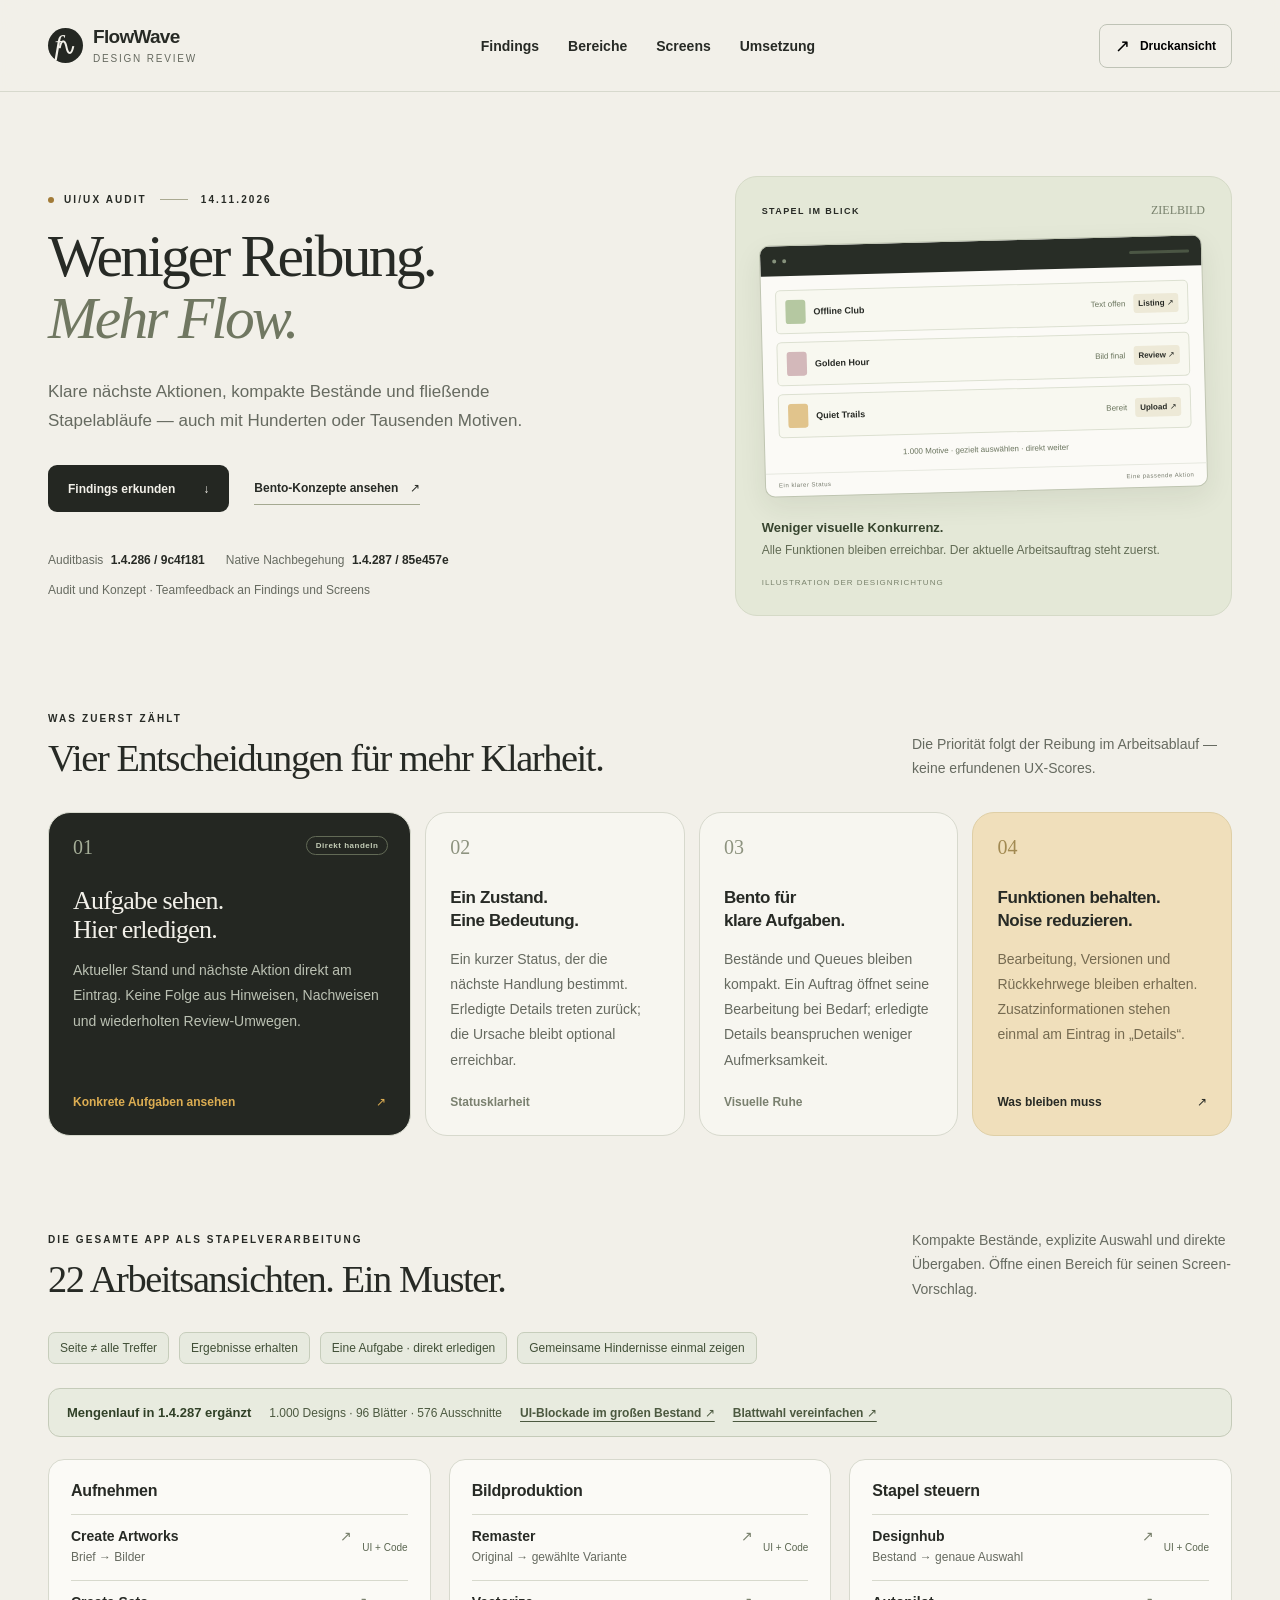
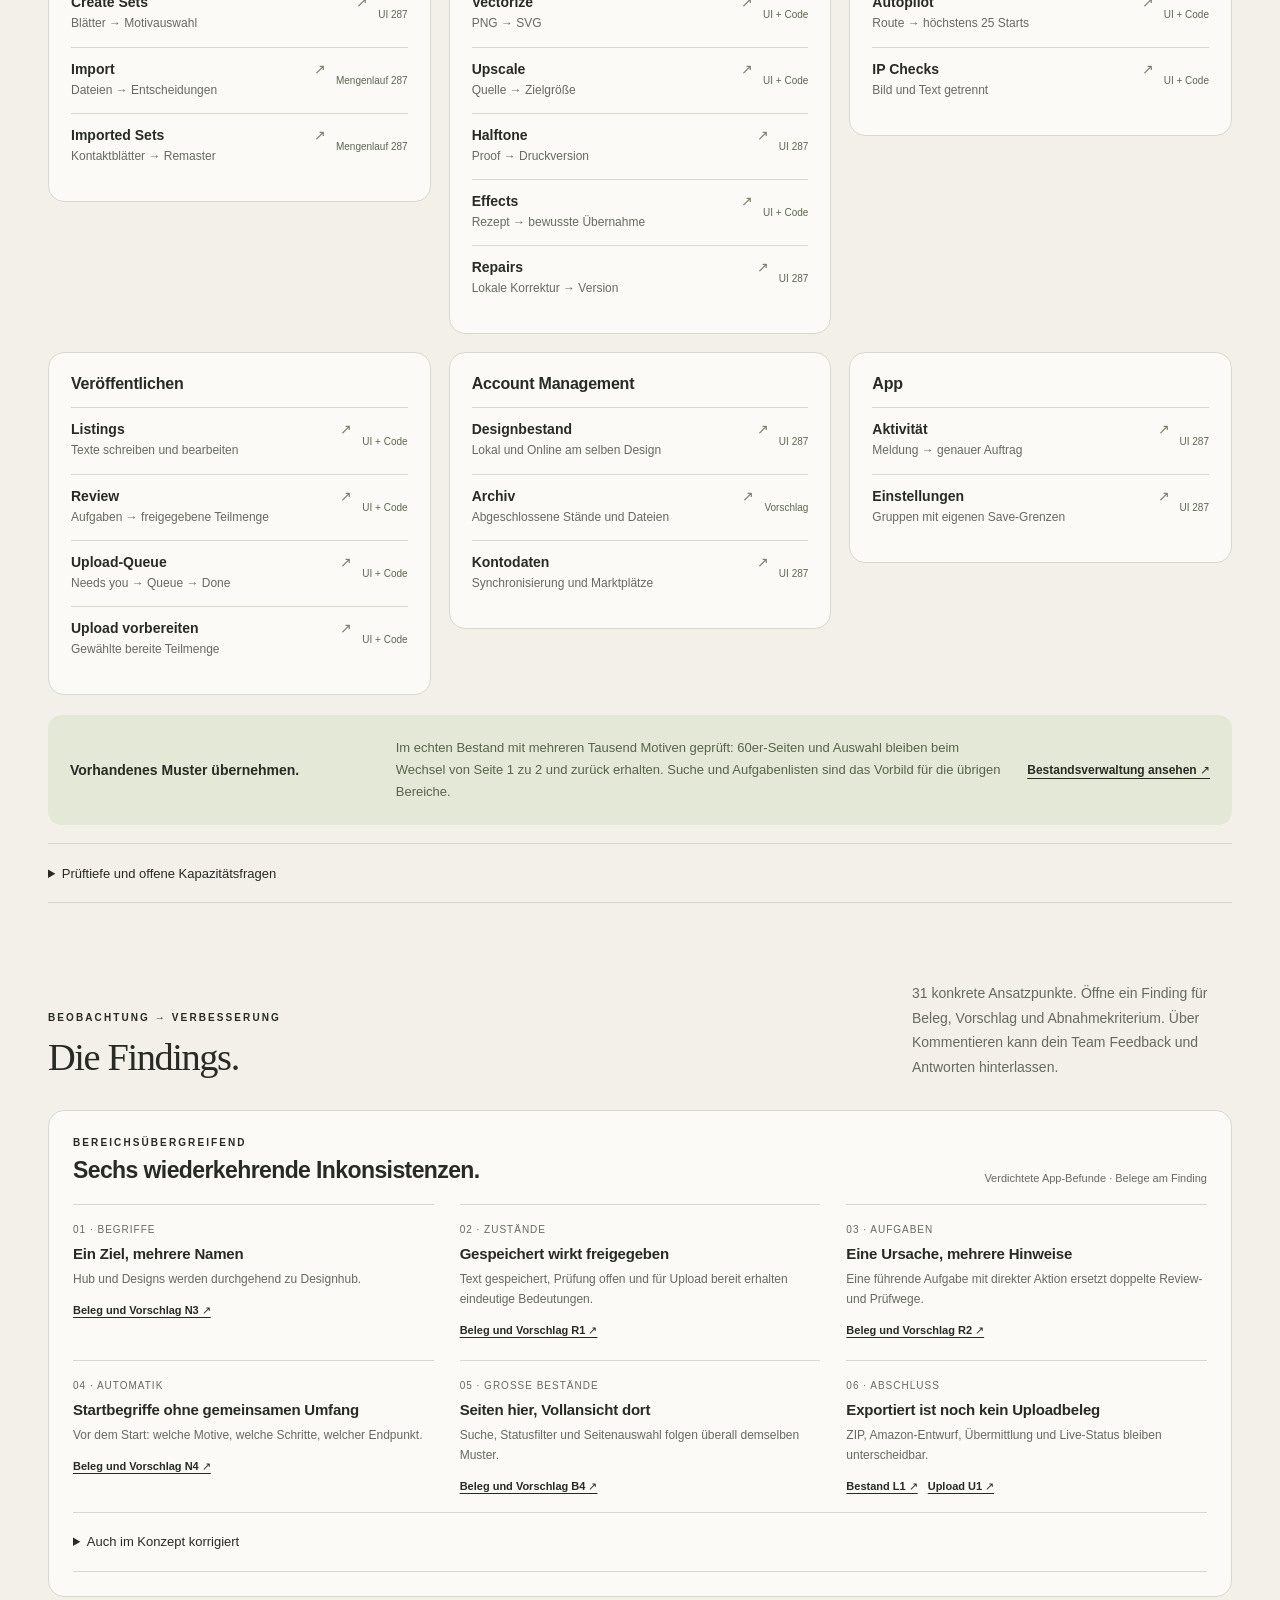
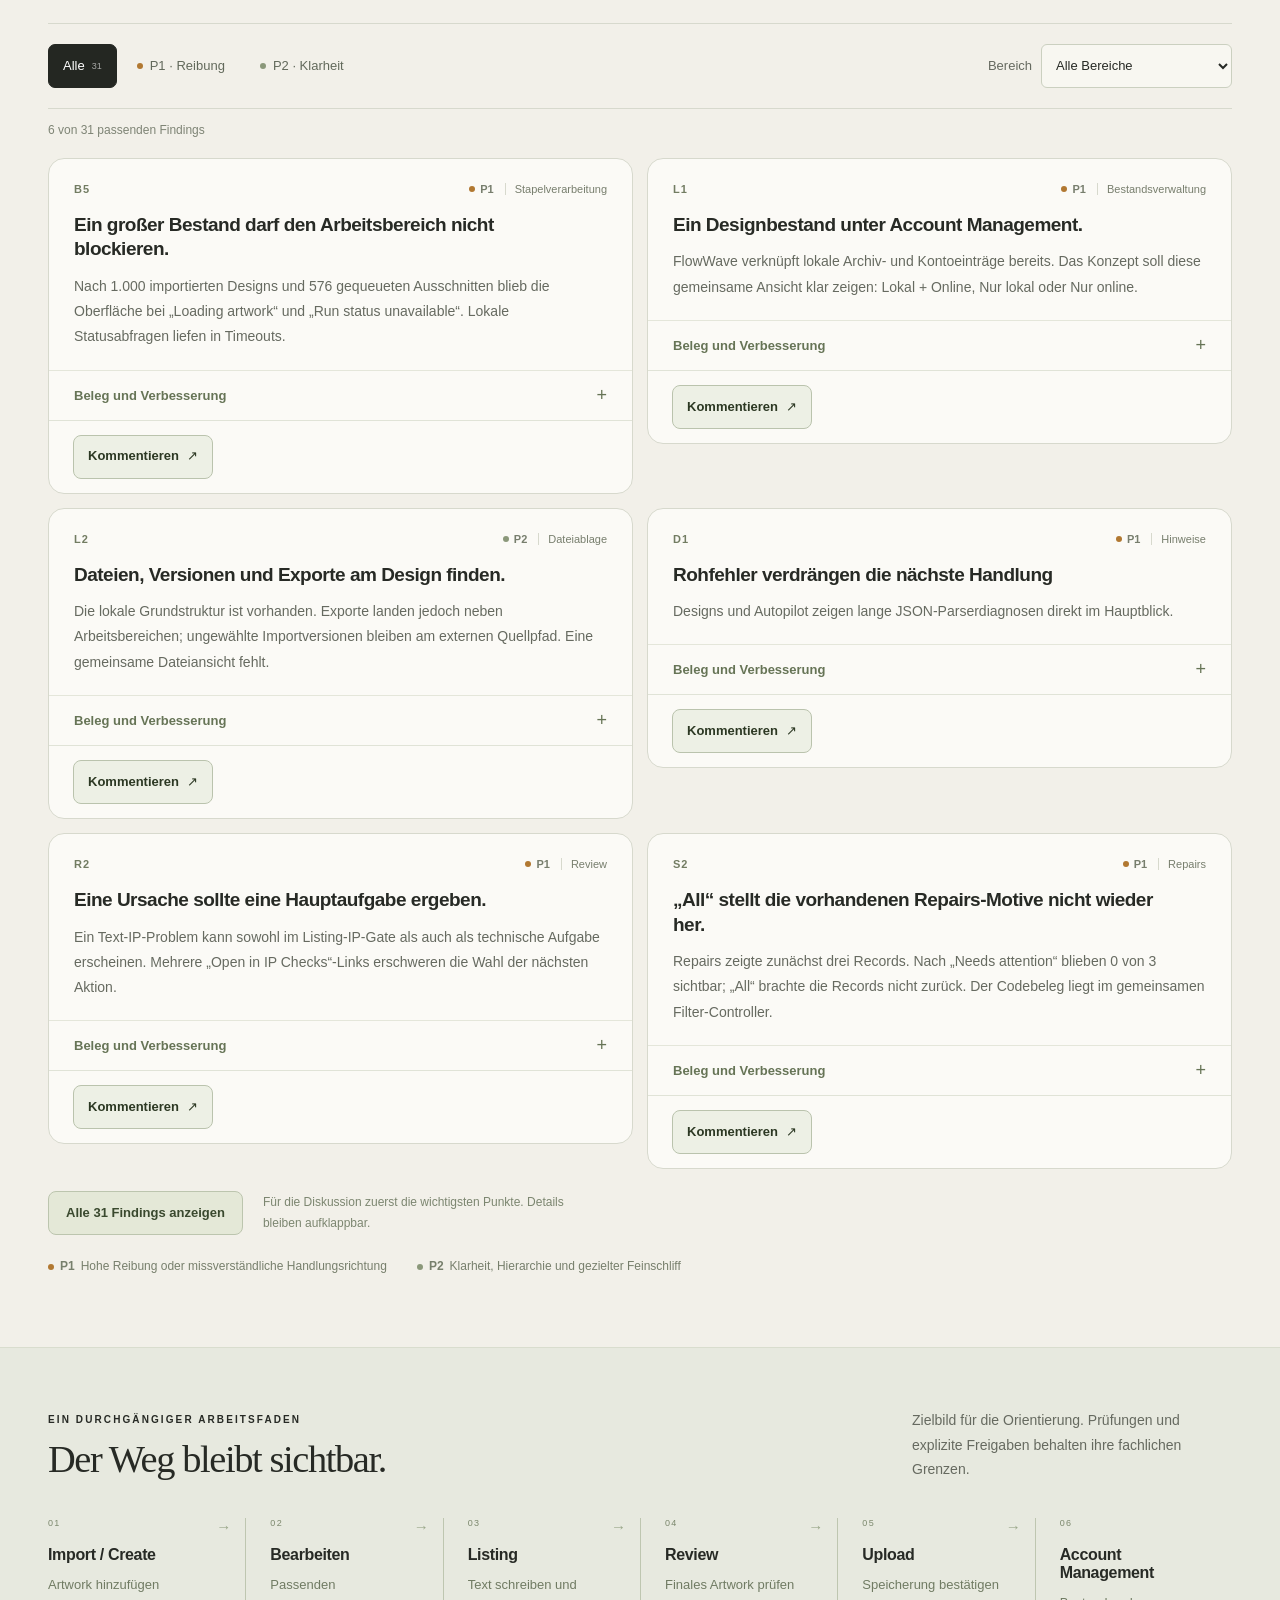
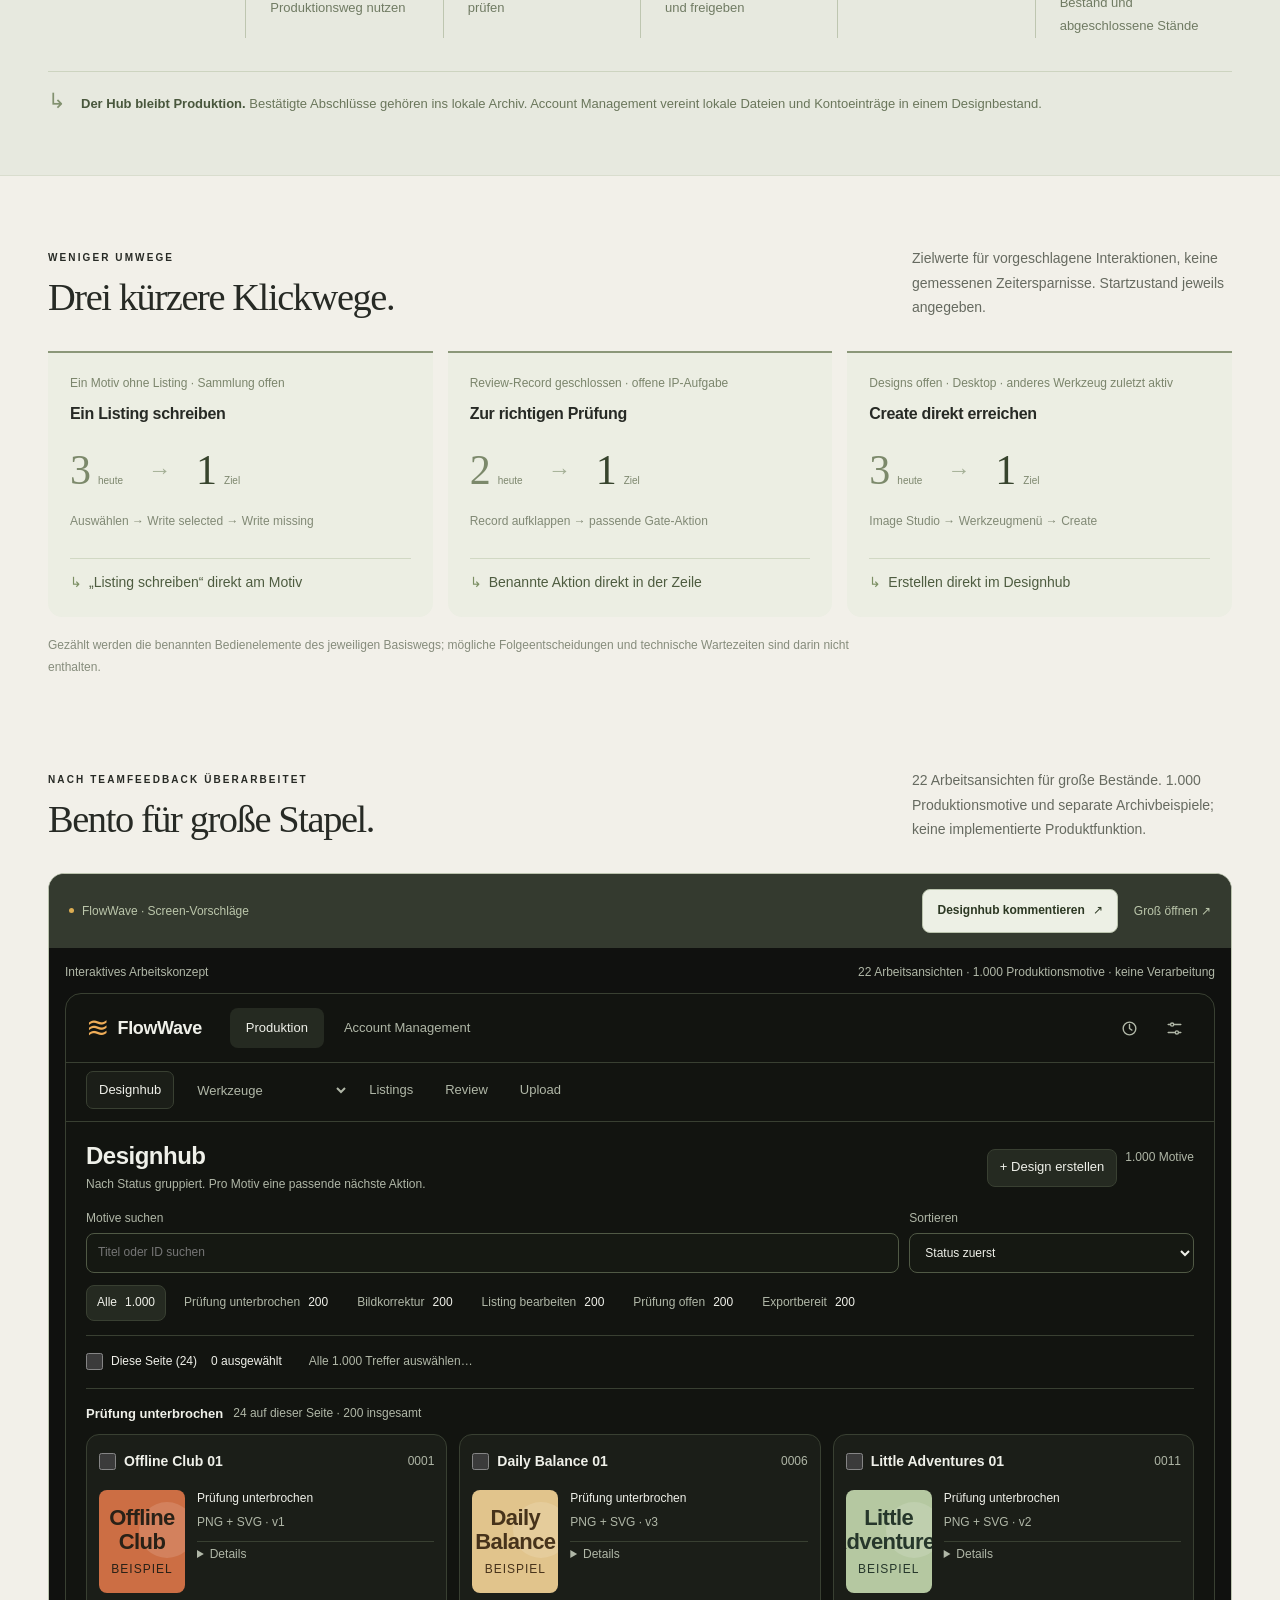
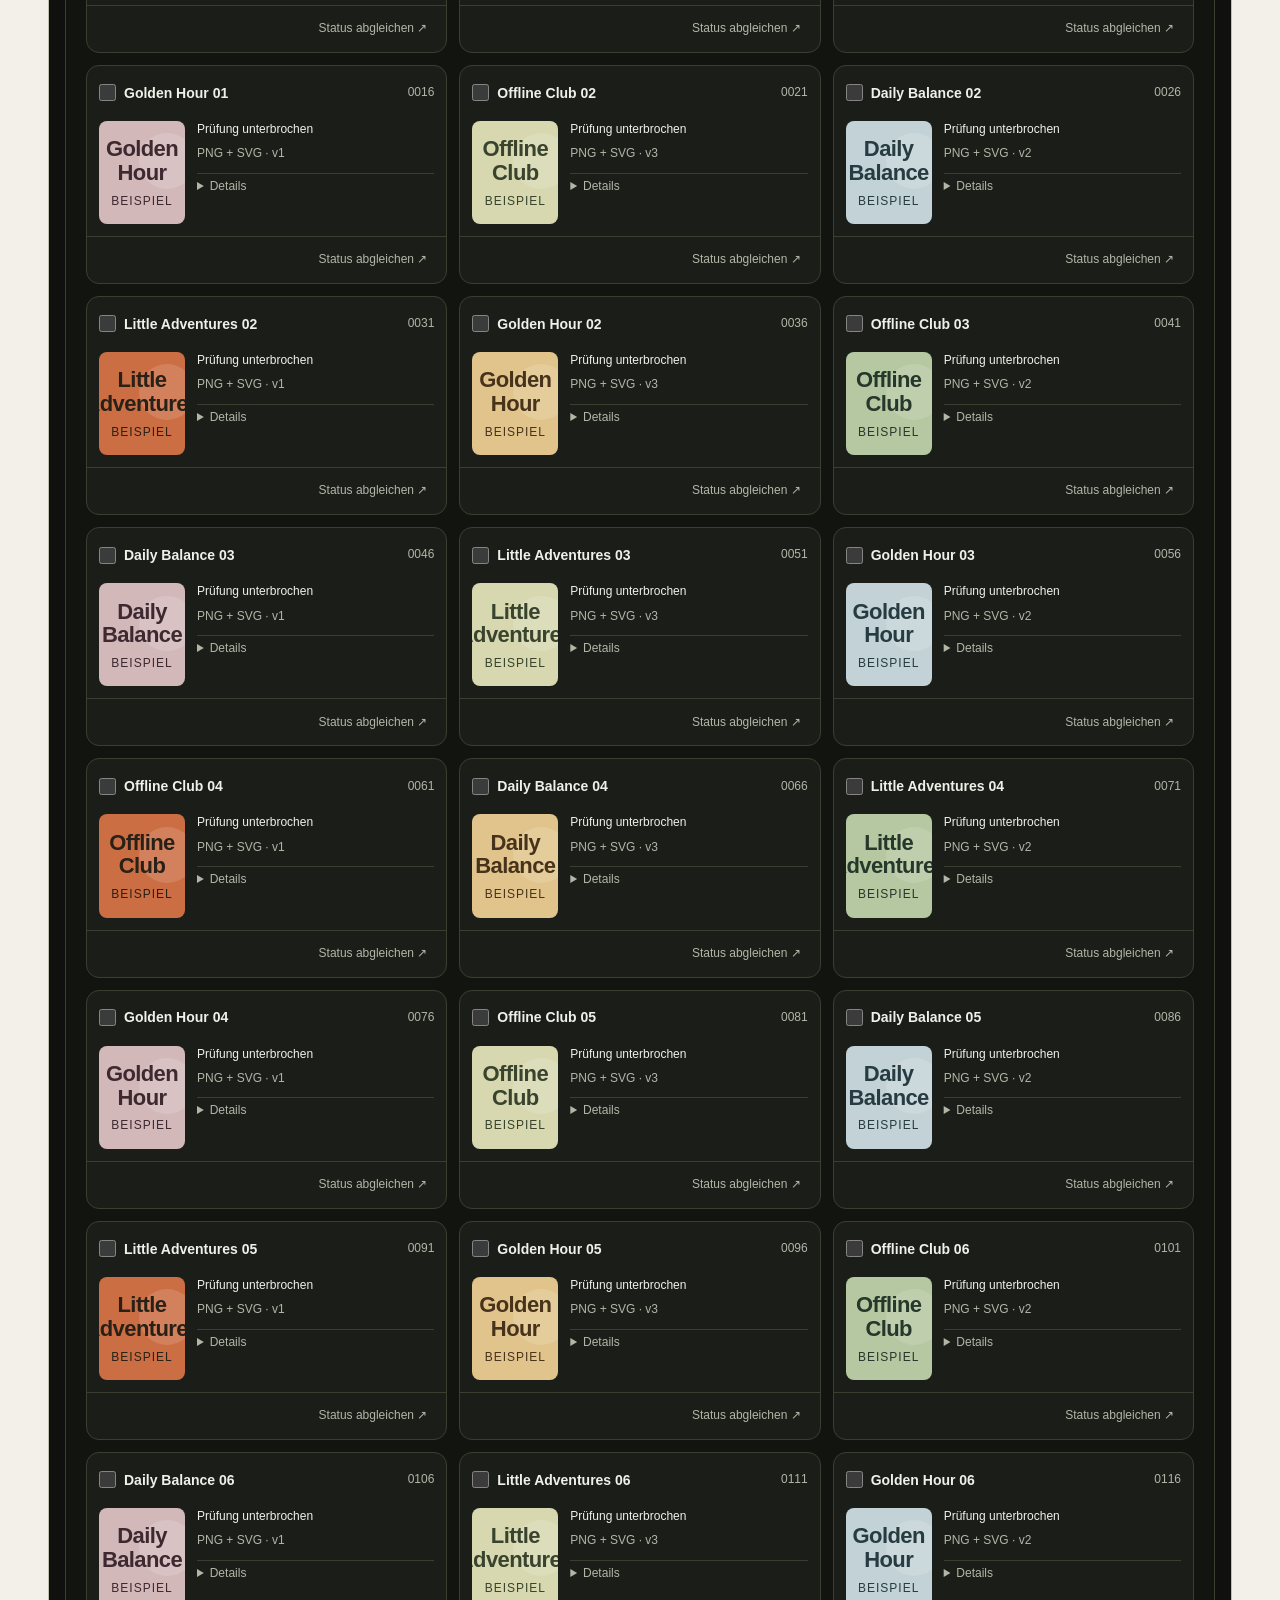
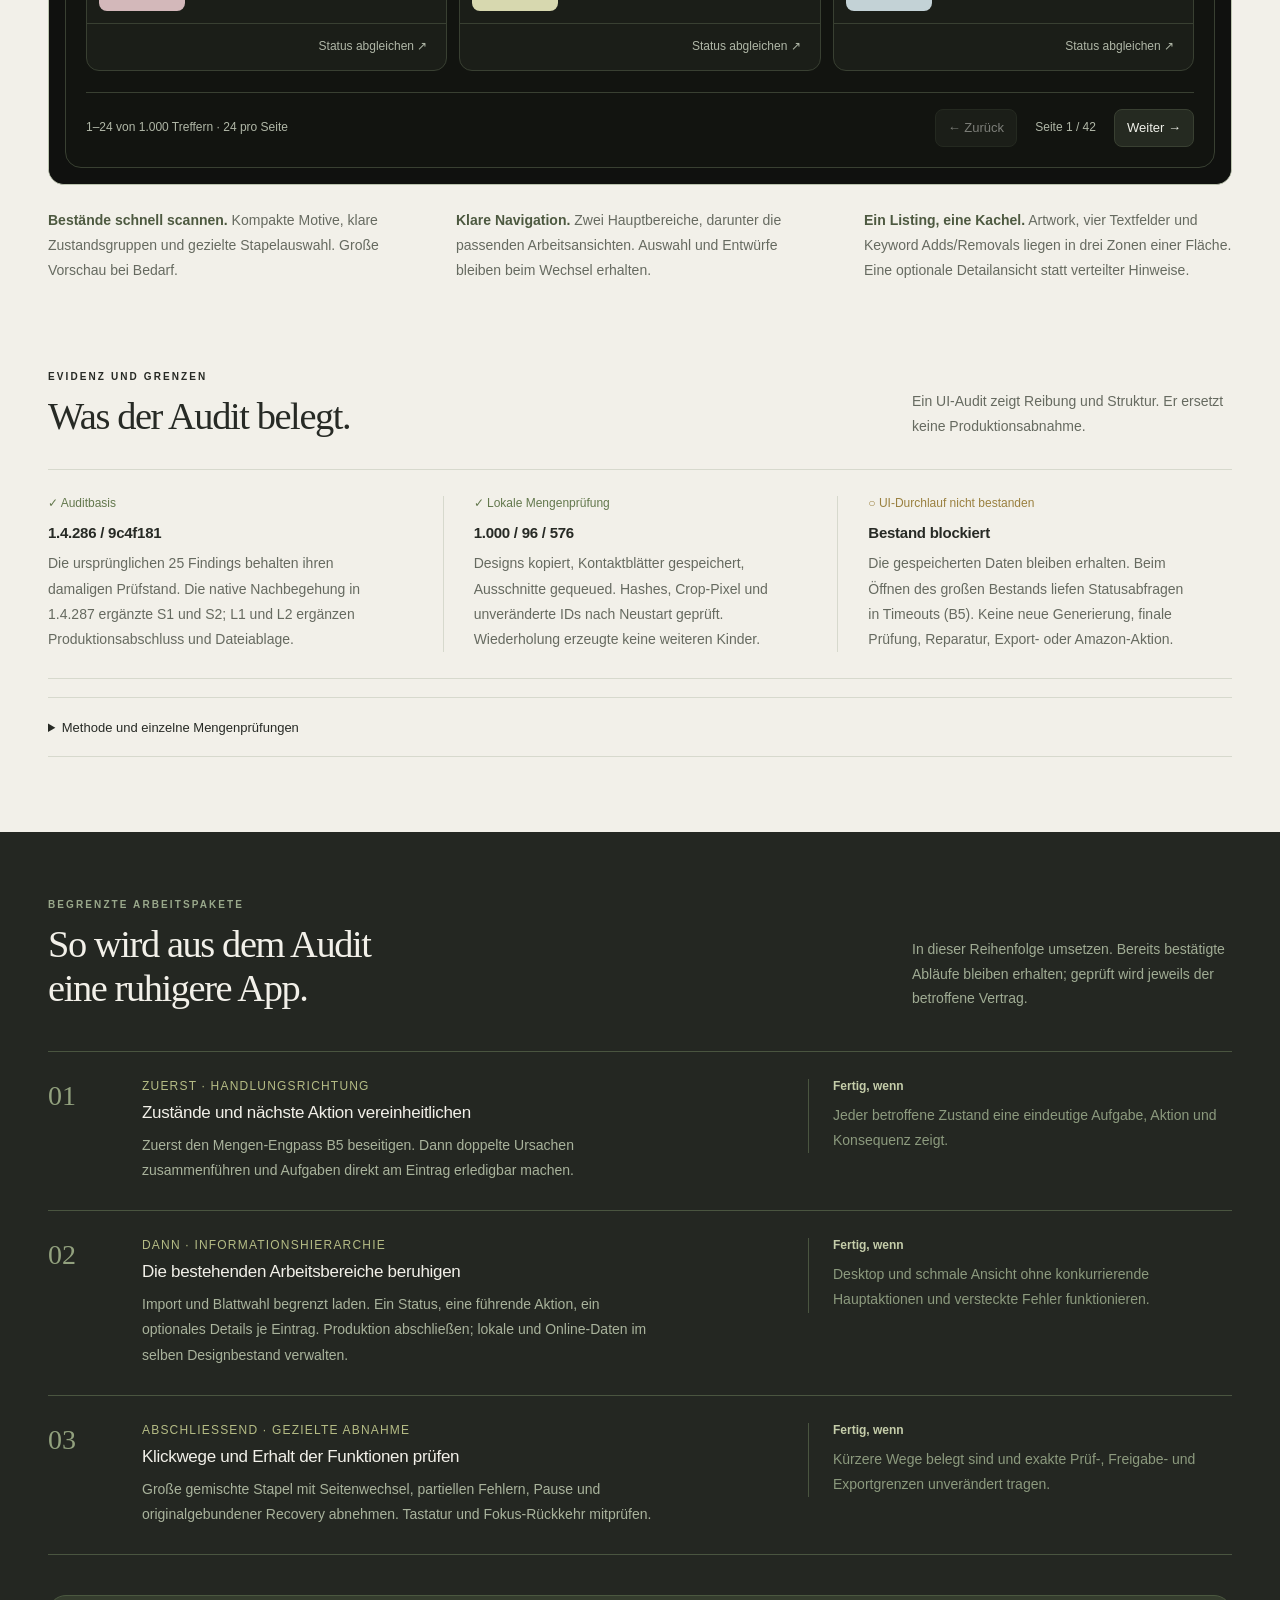
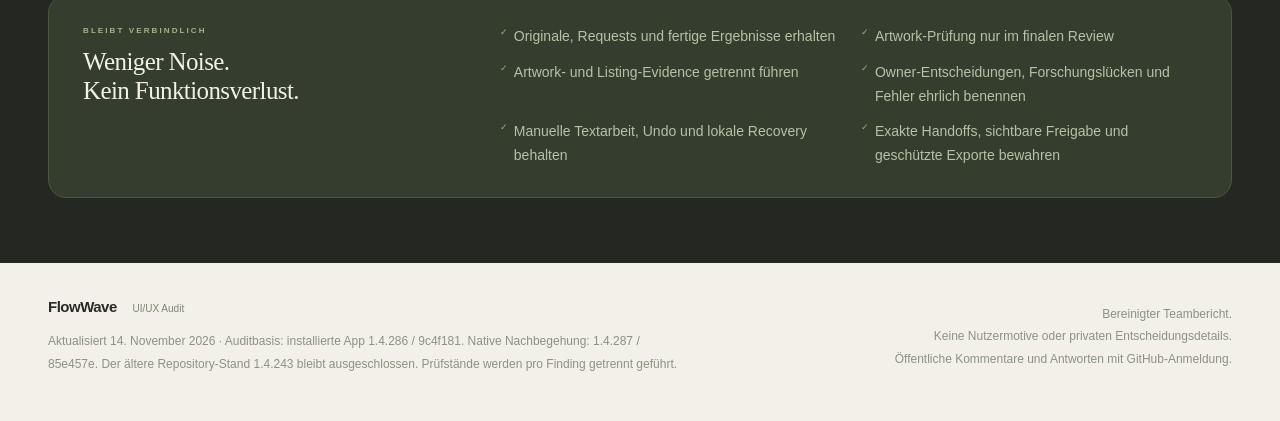
==== index.html @ 447e6107 "Document cross-area inconsistencies and align concept actions" ====
<!doctype html>
<html lang="de">
<head>
  <meta charset="utf-8">
  <meta name="viewport" content="width=device-width,initial-scale=1">
  <meta name="theme-color" content="#242722">
  <meta name="description" content="FlowWave UI/UX Audit mit priorisierten Findings, kürzeren Klickwegen und konkreten Bento-Konzepten.">
  <title>FlowWave — UI/UX Audit</title>
  <link rel="stylesheet" href="style.css?v=whole-app-final2">
  <link rel="stylesheet" href="concept-scale.css?v=batch287-reduced">
  <link rel="stylesheet" href="concept-processes.css?v=batch287-reduced">
  <link rel="stylesheet" href="concept-operations.css?v=account-unified287">
  <link rel="stylesheet" href="concept-archive.css?v=archive287">
  <link rel="stylesheet" href="concept-navigation.css?v=two-areas287-final3">
  <link rel="stylesheet" href="scope.css?v=consistency287-r2">
  <script src="audit.js?v=consistency287-r2" defer></script>
  <script src="feedback-config.js?v=consistency287-r2" defer></script>
  <script src="concept-scale.js?v=consistency287-r2" defer></script>
  <script src="concept-processes.js?v=consistency287-r2" defer></script>
  <script src="concept-operations.js?v=consistency287-r2" defer></script>
  <script src="concept-archive.js?v=consistency287-r2" defer></script>
  <script src="comments.js" defer></script>
  <link rel="stylesheet" href="comments.css">
</head>
<body>
  <a class="skip-link" href="#findings">Zu den Findings</a>
  <header class="site-header">
    <a class="brand" href="#top" aria-label="FlowWave Audit Start"><span class="brand-mark" aria-hidden="true">f<span>∿</span></span><span>FlowWave<span class="brand-sub">Design Review</span></span></a>
    <nav aria-label="Audit Abschnitte">
      <a href="#findings">Findings</a><a href="#areas">Bereiche</a><a href="#concept">Screens</a><a href="#plan">Umsetzung</a>
    </nav>
    <button class="print-button" id="printAudit" type="button"><span aria-hidden="true">↗</span> Druckansicht</button>
  </header>

  <main id="top">
    <section class="hero section-wrap" aria-labelledby="hero-title">
      <div class="hero-copy">
        <p class="eyebrow"><span class="live-dot" aria-hidden="true"></span> UI/UX Audit <span class="eyebrow-rule"></span> 14.11.2026</p>
        <h1 id="hero-title">Weniger Reibung.<br><em>Mehr Flow.</em></h1>
        <p class="hero-lede">Klare nächste Aktionen, kompakte Bestände und fließende Stapelabläufe — auch mit Hunderten oder Tausenden Motiven.</p>
        <div class="hero-actions"><a class="button button-dark" href="#findings">Findings erkunden <span aria-hidden="true">↓</span></a><a class="text-link" href="#concept">Bento-Konzepte ansehen <span aria-hidden="true">↗</span></a></div>
        <div class="audit-meta"><span>Auditbasis <strong>1.4.286 / 9c4f181</strong></span><span>Native Nachbegehung <strong>1.4.287 / 85e457e</strong></span><span>Audit und Konzept · Teamfeedback an Findings und Screens</span></div>
      </div>
      <aside class="hero-direction" aria-label="Zielbild des Audits">
        <div class="direction-top"><span class="tiny-caps">Stapel im Blick</span><span class="direction-index">ZIELBILD</span></div>
        <div class="mini-workspace" aria-hidden="true">
          <div class="mini-toolbar"><span></span><span></span><i></i></div>
          <div class="mini-main mini-batch"><div class="mini-batch-row"><i></i><strong>Offline Club</strong><span>Text offen</span><b>Listing ↗</b></div><div class="mini-batch-row"><i></i><strong>Golden Hour</strong><span>Bild final</span><b>Review ↗</b></div><div class="mini-batch-row"><i></i><strong>Quiet Trails</strong><span>Bereit</span><b>Upload ↗</b></div><div class="mini-batch-count">1.000 Motive · gezielt auswählen · direkt weiter</div></div><div class="mini-footer"><span>Ein klarer Status</span><span>Eine passende Aktion</span></div>
        </div>
        <p><strong>Weniger visuelle Konkurrenz.</strong><br>Alle Funktionen bleiben erreichbar. Der aktuelle Arbeitsauftrag steht zuerst.</p>
        <span class="concept-label">Illustration der Designrichtung</span>
      </aside>
    </section>

    <section class="priorities section-wrap" aria-labelledby="priorities-title">
      <div class="section-heading"><div><p class="eyebrow">Was zuerst zählt</p><h2 id="priorities-title">Vier Entscheidungen für mehr Klarheit.</h2></div><p>Die Priorität folgt der Reibung im Arbeitsablauf — keine erfundenen UX-Scores.</p></div>
      <div class="priority-grid">
        <article class="priority-card priority-feature"><span class="priority-number">01</span><span class="pill pill-light">Direkt handeln</span><h3>Aufgabe sehen.<br>Hier erledigen.</h3><p>Aktueller Stand und nächste Aktion direkt am Eintrag. Keine Folge aus Hinweisen, Nachweisen und wiederholten Review-Umwegen.</p><a href="#findings">Konkrete Aufgaben ansehen <span aria-hidden="true">↗</span></a></article>
        <article class="priority-card"><span class="priority-number">02</span><h3>Ein Zustand.<br>Eine Bedeutung.</h3><p>Ein kurzer Status, der die nächste Handlung bestimmt. Erledigte Details treten zurück; die Ursache bleibt optional erreichbar.</p><span class="priority-note">Statusklarheit</span></article>
        <article class="priority-card"><span class="priority-number">03</span><h3>Bento für<br>klare Aufgaben.</h3><p>Bestände und Queues bleiben kompakt. Ein Auftrag öffnet seine Bearbeitung bei Bedarf; erledigte Details beanspruchen weniger Aufmerksamkeit.</p><span class="priority-note">Visuelle Ruhe</span></article>
        <article class="priority-card priority-keep"><span class="priority-number">04</span><h3>Funktionen behalten.<br>Noise reduzieren.</h3><p>Bearbeitung, Versionen und Rückkehrwege bleiben erhalten. Zusatzinformationen stehen einmal am Eintrag in „Details“.</p><a href="#preserve">Was bleiben muss <span aria-hidden="true">↗</span></a></article>
      </div>
    </section>

    <section class="section-wrap app-scope-section" id="areas" aria-labelledby="areas-title"><div class="section-heading"><div><p class="eyebrow">Die gesamte App als Stapelverarbeitung</p><h2 id="areas-title">22 Arbeitsansichten. Ein Muster.</h2></div><p>Kompakte Bestände, explizite Auswahl und direkte Übergaben. Öffne einen Bereich für seinen Screen-Vorschlag.</p></div><div class="scope-rules"><span>Seite ≠ alle Treffer</span><span>Ergebnisse erhalten</span><span>Eine Aufgabe · direkt erledigen</span><span>Gemeinsame Hindernisse einmal zeigen</span></div><div class="scope-native"><strong>Mengenlauf in 1.4.287 ergänzt</strong><span>1.000 Designs · 96 Blätter · 576 Ausschnitte</span><a href="#B5">UI-Blockade im großen Bestand ↗</a><a href="#B6">Blattwahl vereinfachen ↗</a></div><div class="scope-grid"><article class="scope-group"><h3>Aufnehmen</h3><ul><li><a href="#screen-create"><strong>Create Artworks<span aria-hidden="true">↗</span></strong><small>Brief → Bilder</small></a><span class="scope-method">UI + Code</span></li><li><a href="#screen-sets"><strong>Create Sets<span aria-hidden="true">↗</span></strong><small>Blätter → Motivauswahl</small></a><span class="scope-method">UI 287</span></li><li><a href="#screen-import"><strong>Import<span aria-hidden="true">↗</span></strong><small>Dateien → Entscheidungen</small></a><span class="scope-method">Mengenlauf 287</span></li><li><a href="#screen-collections"><strong>Imported Sets<span aria-hidden="true">↗</span></strong><small>Kontaktblätter → Remaster</small></a><span class="scope-method">Mengenlauf 287</span></li></ul></article><article class="scope-group"><h3>Bildproduktion</h3><ul><li><a href="#screen-remaster"><strong>Remaster<span aria-hidden="true">↗</span></strong><small>Original → gewählte Variante</small></a><span class="scope-method">UI + Code</span></li><li><a href="#screen-vectorize"><strong>Vectorize<span aria-hidden="true">↗</span></strong><small>PNG → SVG</small></a><span class="scope-method">UI + Code</span></li><li><a href="#screen-upscale"><strong>Upscale<span aria-hidden="true">↗</span></strong><small>Quelle → Zielgröße</small></a><span class="scope-method">UI + Code</span></li><li><a href="#screen-halftone"><strong>Halftone<span aria-hidden="true">↗</span></strong><small>Proof → Druckversion</small></a><span class="scope-method">UI 287</span></li><li><a href="#screen-effects"><strong>Effects<span aria-hidden="true">↗</span></strong><small>Rezept → bewusste Übernahme</small></a><span class="scope-method">UI + Code</span></li><li><a href="#screen-repairs"><strong>Repairs<span aria-hidden="true">↗</span></strong><small>Lokale Korrektur → Version</small></a><span class="scope-method">UI 287</span></li></ul></article><article class="scope-group"><h3>Stapel steuern</h3><ul><li><a href="#screen-designs"><strong>Designhub<span aria-hidden="true">↗</span></strong><small>Bestand → genaue Auswahl</small></a><span class="scope-method">UI + Code</span></li><li><a href="#screen-autopilot"><strong>Autopilot<span aria-hidden="true">↗</span></strong><small>Route → höchstens 25 Starts</small></a><span class="scope-method">UI + Code</span></li><li><a href="#screen-checks"><strong>IP Checks<span aria-hidden="true">↗</span></strong><small>Bild und Text getrennt</small></a><span class="scope-method">UI + Code</span></li></ul></article><article class="scope-group"><h3>Veröffentlichen</h3><ul><li><a href="#screen-listings"><strong>Listings<span aria-hidden="true">↗</span></strong><small>Texte schreiben und bearbeiten</small></a><span class="scope-method">UI + Code</span></li><li><a href="#screen-review"><strong>Review<span aria-hidden="true">↗</span></strong><small>Aufgaben → freigegebene Teilmenge</small></a><span class="scope-method">UI + Code</span></li><li><a href="#screen-uploadqueue"><strong>Upload-Queue<span aria-hidden="true">↗</span></strong><small>Needs you → Queue → Done</small></a><span class="scope-method">UI + Code</span></li><li><a href="#screen-upload"><strong>Upload vorbereiten<span aria-hidden="true">↗</span></strong><small>Gewählte bereite Teilmenge</small></a><span class="scope-method">UI + Code</span></li></ul></article><article class="scope-group"><h3>Account Management</h3><ul><li><a href="#screen-management"><strong>Designbestand<span aria-hidden="true">↗</span></strong><small>Lokal und Online am selben Design</small></a><span class="scope-method">UI 287</span></li><li><a href="#screen-archive"><strong>Archiv<span aria-hidden="true">↗</span></strong><small>Abgeschlossene Stände und Dateien</small></a><span class="scope-method">Vorschlag</span></li><li><a href="#screen-live"><strong>Kontodaten<span aria-hidden="true">↗</span></strong><small>Synchronisierung und Marktplätze</small></a><span class="scope-method">UI 287</span></li></ul></article><article class="scope-group"><h3>App</h3><ul><li><a href="#screen-activity"><strong>Aktivität<span aria-hidden="true">↗</span></strong><small>Meldung → genauer Auftrag</small></a><span class="scope-method">UI 287</span></li><li><a href="#screen-settings"><strong>Einstellungen<span aria-hidden="true">↗</span></strong><small>Gruppen mit eigenen Save-Grenzen</small></a><span class="scope-method">UI 287</span></li></ul></article></div><div class="scope-positive"><strong>Vorhandenes Muster übernehmen.</strong><p>Im echten Bestand mit mehreren Tausend Motiven geprüft: 60er-Seiten und Auswahl bleiben beim Wechsel von Seite 1 zu 2 und zurück erhalten. Suche und Aufgabenlisten sind das Vorbild für die übrigen Bereiche.</p><a href="#screen-management">Bestandsverwaltung ansehen ↗</a></div><details class="scope-evidence"><summary>Prüftiefe und offene Kapazitätsfragen</summary><p>„UI + Code“ bezeichnet den ursprünglichen Prüfstand 1.4.286. „UI 287“ bezeichnet zusätzlich beobachtete Zustände in der installierten App 1.4.287. „Mengenlauf 287“ ergänzt echte lokale Datei- und Queue-Schreibvorgänge mit synthetischen Daten im isolierten Testprofil. Die UI wurde zusätzlich geöffnet; die beobachtete Blockade begrenzt den vollständigen UI-Durchlauf. Die bisherigen Finding-Belege behalten ihre Version; S1, S2, B5 und B6 stammen aus 1.4.287. Kein neuer Provider- oder Amazon-Lauf.</p><ul class="scope-native-details"><li><strong>Create Sets:</strong> gespeicherte Worklist, Kontaktblatt und neues Briefing mit sichtbarer Mengen-/Startgrenze geöffnet.</li><li><strong>Halftone:</strong> Galerie, Live-Draft, 100%-Ansicht und Rückkehr ohne Speichern geprüft.</li><li><strong>Repairs:</strong> vorhandenen Datensatz und Filterwechsel geprüft; der fehlerhafte All-Rückweg ist S2.</li><li><strong>Bestand und Aktivität:</strong> echte Seitenwechsel mit bestehender Auswahl, gespeicherte Live-Liste, Fetch-Queue, Activity-Öffnen und Log-Filter angesehen.</li><li><strong>Einstellungen:</strong> Darstellung, Konten, Export, Backup und Projektbereich visuell geprüft. Felder blieben unverändert. Die native AX-Erfassung zeigte den sichtbaren Dialog nicht; Tastatur-/Screenreader-Zugänglichkeit ist damit nicht bestätigt.</li><li><strong>Import / Imported Sets · 14.11.:</strong> 1.000 PNGs über die echten lokalen Import-Endpunkte kopiert. 96 Blätter gespeichert, 576 Rahmen angelegt und 576 pixelgenaue Ausschnitte lokal gequeued. Originalhashes, Belege und IDs nach Neustart erhalten. Stale Plan, Abbruch, geänderte Quelle, erneuter Import, defekte/duplizierte Blätter und ein wiederholter 100er-Queue-Request gezielt geprüft.</li><li><strong>UI-Grenze:</strong> Setup und der belegte 96er-Bestand geöffnet. Anschließend blockierten lokale Leseabfragen; ein durchgehender UI-Import-/Rahmen-Workflow im großen Bestand ist deshalb nicht bestanden. B5 dokumentiert den Engpass, B6 die Orientierung.</li></ul><p>Import rendert derzeit sämtliche passenden Treffer (<a href="#B4">B4</a>). Repairs bietet bereits Suche, Status und Sortierung, rendert aber alle Karten (public/artwork-repairs.js:146–155,625–630). Der Mengenlauf belegt zusätzlich einen Engpass beim gemeinsamen Bestands-/Studio-Status (B5); er misst keine allgemeine Durchsatzgrenze oder Reparaturkapazität. Geplante Amazon-Merch- und Ads-Bereiche sind keine implementierten Screens dieses Audits.</p></details></section>

    <section class="findings-section section-wrap" id="findings" aria-labelledby="findings-title">
      <div class="section-heading findings-heading"><div><p class="eyebrow">Beobachtung → Verbesserung</p><h2 id="findings-title">Die Findings.</h2></div><p><span id="findingTotal">31</span> konkrete Ansatzpunkte. Öffne ein Finding für Beleg, Vorschlag und Abnahmekriterium. Über Kommentieren kann dein Team Feedback und Antworten hinterlassen.</p></div>
      <aside class="consistency-overview" id="consistency" aria-labelledby="consistency-title">
        <div class="consistency-heading"><div><p class="eyebrow">Bereichsübergreifend</p><h3 id="consistency-title">Sechs wiederkehrende Inkonsistenzen.</h3></div><span>Verdichtete App-Befunde · Belege am Finding</span></div>
        <div class="consistency-grid">
          <article><span>01 · Begriffe</span><h4>Ein Ziel, mehrere Namen</h4><p>Hub und Designs werden durchgehend zu Designhub.</p><a href="#N3">Beleg und Vorschlag N3 ↗</a></article>
          <article><span>02 · Zustände</span><h4>Gespeichert wirkt freigegeben</h4><p>Text gespeichert, Prüfung offen und für Upload bereit erhalten eindeutige Bedeutungen.</p><a href="#R1">Beleg und Vorschlag R1 ↗</a></article>
          <article><span>03 · Aufgaben</span><h4>Eine Ursache, mehrere Hinweise</h4><p>Eine führende Aufgabe mit direkter Aktion ersetzt doppelte Review- und Prüfwege.</p><a href="#R2">Beleg und Vorschlag R2 ↗</a></article>
          <article><span>04 · Automatik</span><h4>Startbegriffe ohne gemeinsamen Umfang</h4><p>Vor dem Start: welche Motive, welche Schritte, welcher Endpunkt.</p><a href="#N4">Beleg und Vorschlag N4 ↗</a></article>
          <article><span>05 · Große Bestände</span><h4>Seiten hier, Vollansicht dort</h4><p>Suche, Statusfilter und Seitenauswahl folgen überall demselben Muster.</p><a href="#B4">Beleg und Vorschlag B4 ↗</a></article>
          <article><span>06 · Abschluss</span><h4>Exportiert ist noch kein Uploadbeleg</h4><p>ZIP, Amazon-Entwurf, Übermittlung und Live-Status bleiben unterscheidbar.</p><a href="#L1">Bestand L1 ↗</a><a href="#U1">Upload U1 ↗</a></article>
        </div>
        <details class="scope-evidence"><summary>Auch im Konzept korrigiert</summary><p>Der Upload-Rückweg führt zum tatsächlichen Einstieg. Gespeicherte Demo-Uploads und ihre Kontoeinträge widersprechen sich nicht mehr. Referenzen sind sichtbar und abwählbar; Aktionen und Filter benennen ihr tatsächliches Ziel. Unklare Originalaufträge führen nicht in ein neues Create-Briefing. Diese Korrekturen betreffen das interaktive Konzept; die Produktions-App wurde nicht verändert.</p></details>
      </aside>
      <div class="finding-controls">
        <div class="filter-group" role="group" aria-label="Findings nach Priorität filtern"><button type="button" data-priority="all" aria-pressed="true">Alle <span id="allCount"></span></button><button type="button" data-priority="P1" aria-pressed="false"><i class="priority-dot p1" aria-hidden="true"></i>P1 · Reibung</button><button type="button" data-priority="P2" aria-pressed="false"><i class="priority-dot p2" aria-hidden="true"></i>P2 · Klarheit</button></div>
        <label class="category-control">Bereich <select id="categoryFilter"><option value="all">Alle Bereiche</option></select></label>
      </div>
      <p class="filter-result" id="filterResult" role="status" aria-live="polite"></p>
      <div class="findings-grid" id="findingsGrid"></div>
      <div class="findings-more"><button type="button" id="showAllFindings" aria-controls="findingsGrid">Alle Findings anzeigen</button><span>Für die Diskussion zuerst die wichtigsten Punkte. Details bleiben aufklappbar.</span></div>
      <div class="no-results" id="noResults" hidden><strong>Keine Findings für diese Auswahl.</strong><button type="button" id="resetFilters">Filter zurücksetzen</button></div>
      <p class="priority-key"><span><i class="priority-dot p1" aria-hidden="true"></i><strong>P1</strong> Hohe Reibung oder missverständliche Handlungsrichtung</span><span><i class="priority-dot p2" aria-hidden="true"></i><strong>P2</strong> Klarheit, Hierarchie und gezielter Feinschliff</span></p>
    </section>

    <section class="flow-section" aria-labelledby="flow-title">
      <div class="section-wrap"><div class="section-heading"><div><p class="eyebrow">Ein durchgängiger Arbeitsfaden</p><h2 id="flow-title">Der Weg bleibt sichtbar.</h2></div><p>Zielbild für die Orientierung. Prüfungen und explizite Freigaben behalten ihre fachlichen Grenzen.</p></div>
        <ol class="flow-track"><li><span>01</span><strong>Import / Create</strong><small>Artwork hinzufügen</small></li><li><span>02</span><strong>Bearbeiten</strong><small>Passenden Produktionsweg nutzen</small></li><li><span>03</span><strong>Listing</strong><small>Text schreiben und prüfen</small></li><li><span>04</span><strong>Review</strong><small>Finales Artwork prüfen und freigeben</small></li><li><span>05</span><strong>Upload</strong><small>Speicherung bestätigen</small></li><li><span>06</span><strong>Account Management</strong><small>Bestand und abgeschlossene Stände</small></li></ol>
        <div class="flow-principle"><span aria-hidden="true">↳</span><p><strong>Der Hub bleibt Produktion.</strong> Bestätigte Abschlüsse gehören ins lokale Archiv. Account Management vereint lokale Dateien und Kontoeinträge in einem Designbestand.</p></div>
      </div>
    </section>

    <section class="section-wrap paths-section" id="paths" aria-labelledby="paths-title">
      <div class="section-heading"><div><p class="eyebrow">Weniger Umwege</p><h2 id="paths-title">Drei kürzere Klickwege.</h2></div><p>Zielwerte für vorgeschlagene Interaktionen, keine gemessenen Zeitersparnisse. Startzustand jeweils angegeben.</p></div>
      <div class="paths-grid">
        <article class="path-card"><span class="path-context">Ein Motiv ohne Listing · Sammlung offen</span><h3>Ein Listing schreiben</h3><div class="click-comparison"><span><strong>3</strong> heute</span><span class="click-arrow" aria-hidden="true">→</span><span><strong>1</strong> Ziel</span></div><p class="path-before">Auswählen → Write selected → Write missing</p><p class="path-target"><span aria-hidden="true">↳</span> „Listing schreiben“ direkt am Motiv</p></article>
        <article class="path-card"><span class="path-context">Review-Record geschlossen · offene IP-Aufgabe</span><h3>Zur richtigen Prüfung</h3><div class="click-comparison"><span><strong>2</strong> heute</span><span class="click-arrow" aria-hidden="true">→</span><span><strong>1</strong> Ziel</span></div><p class="path-before">Record aufklappen → passende Gate-Aktion</p><p class="path-target"><span aria-hidden="true">↳</span> Benannte Aktion direkt in der Zeile</p></article>
        <article class="path-card"><span class="path-context">Designs offen · Desktop · anderes Werkzeug zuletzt aktiv</span><h3>Create direkt erreichen</h3><div class="click-comparison"><span><strong>3</strong> heute</span><span class="click-arrow" aria-hidden="true">→</span><span><strong>1</strong> Ziel</span></div><p class="path-before">Image Studio → Werkzeugmenü → Create</p><p class="path-target"><span aria-hidden="true">↳</span> Erstellen direkt im Designhub</p></article>
      </div><p class="section-footnote">Gezählt werden die benannten Bedienelemente des jeweiligen Basiswegs; mögliche Folgeentscheidungen und technische Wartezeiten sind darin nicht enthalten.</p>
    </section>

    <section class="concept-section section-wrap" id="concept" aria-labelledby="concept-title">
      <div class="section-heading"><div><p class="eyebrow">Nach Teamfeedback überarbeitet</p><h2 id="concept-title">Bento für große Stapel.</h2></div><p>22 Arbeitsansichten für große Bestände. 1.000 Produktionsmotive und separate Archivbeispiele; keine implementierte Produktfunktion.</p></div>
      <div class="concept-frame"><div class="concept-frame-bar"><span><i aria-hidden="true"></i> FlowWave · Screen-Vorschläge</span><div class="concept-feedback-actions"><button class="af-feedback-button" type="button" data-feedback-screen><span data-feedback-label>Designhub kommentieren</span> <span aria-hidden="true">↗</span></button><a href="concept.html" target="_blank" rel="noopener">Groß öffnen <span aria-hidden="true">↗</span></a></div></div><div class="concept-inline"><div id="flowwave-bento-concept" lang="de">
<div class="fw-demo-label"><span>Interaktives Arbeitskonzept</span><span>22 Arbeitsansichten · 1.000 Produktionsmotive · keine Verarbeitung</span></div>
<div class="fw-window"><header class="fw-shell"><div class="fw-shell-top"><div class="fw-brand"><span aria-hidden="true">≋</span>FlowWave</div><nav class="fw-area-nav" aria-label="Hauptbereiche"><button type="button" data-area="production" aria-current="page">Produktion</button><button type="button" data-area="account">Account Management</button></nav><div class="fw-shell-utilities" role="group" aria-label="App-Aktionen"><button type="button" class="fw-utility-button" data-screen="activity" aria-label="Aktivität öffnen" title="Aktivität"><svg data-ds-icon="activity" aria-hidden="true" viewBox="0 0 24 24"><circle cx="12" cy="12" r="8"></circle><path d="M12 7v5l3 2"></path></svg></button><button type="button" class="fw-utility-button" data-screen="settings" aria-label="Einstellungen öffnen" title="Einstellungen"><svg data-ds-icon="settings" aria-hidden="true" viewBox="0 0 24 24"><path d="M4 7h16M4 17h16"></path><circle cx="9" cy="7" r="2"></circle><circle cx="15" cy="17" r="2"></circle></svg></button></div></div><nav class="fw-context-nav" aria-label="Produktion"></nav></header><div class="fw-route-registry" hidden><button type="button" data-screen="designs" tabindex="-1">Designhub</button><button type="button" data-screen="listings" tabindex="-1">Listings</button><button type="button" data-screen="review" tabindex="-1">Review</button><button type="button" data-screen="uploadqueue" tabindex="-1">Upload</button><button type="button" data-screen="upload" tabindex="-1">Upload vorbereiten</button><button type="button" data-screen="create" tabindex="-1">Create Artworks</button><button type="button" data-screen="sets" tabindex="-1">Create Sets</button><button type="button" data-screen="import" tabindex="-1">Import</button><button type="button" data-screen="collections" tabindex="-1">Imported Sets</button><button type="button" data-screen="remaster" tabindex="-1">Remaster</button><button type="button" data-screen="vectorize" tabindex="-1">Vectorize</button><button type="button" data-screen="upscale" tabindex="-1">Upscale</button><button type="button" data-screen="halftone" tabindex="-1">Halftone</button><button type="button" data-screen="effects" tabindex="-1">Effects</button><button type="button" data-screen="repairs" tabindex="-1">Repairs</button><button type="button" data-screen="autopilot" tabindex="-1">Autopilot</button><button type="button" data-screen="checks" tabindex="-1">IP Checks</button><button type="button" data-screen="management" tabindex="-1">Designbestand</button><button type="button" data-screen="archive" tabindex="-1">Archiv</button><button type="button" data-screen="live" tabindex="-1">Kontodaten</button><button type="button" data-screen="activity" tabindex="-1">Aktivität</button><button type="button" data-screen="settings" tabindex="-1">Einstellungen</button></div>
<section class="fw-screen" data-view="designs" aria-label="Designhub Konzept"></section><section class="fw-screen" data-view="review" aria-label="Review Konzept" hidden></section><section class="fw-screen" data-view="listings" aria-label="Listings Konzept" hidden></section><section class="fw-screen" data-view="upload" aria-label="Upload Konzept" hidden></section><div class="fw-announcement" role="status" aria-live="polite" hidden></div></div>
<dialog class="fw-modal" aria-labelledby="fw-modal-title"><div class="fw-modal-head"><div><span class="fw-secondary-text">Lokale Konzeptvorschau</span><h2 id="fw-modal-title"></h2></div><button type="button" class="fw-button fw-quiet" data-command="close-dialog" aria-label="Dialog schließen">×</button></div><div data-modal-body></div><div class="fw-modal-footer"><button type="button" class="fw-button" data-command="close-dialog">Schließen</button><button type="button" class="fw-button fw-primary" data-modal-confirm hidden></button></div></dialog>
</div>
</div></div>
      <div class="concept-principles"><p><strong>Bestände schnell scannen.</strong> Kompakte Motive, klare Zustandsgruppen und gezielte Stapelauswahl. Große Vorschau bei Bedarf.</p><p><strong>Klare Navigation.</strong> Zwei Hauptbereiche, darunter die passenden Arbeitsansichten. Auswahl und Entwürfe bleiben beim Wechsel erhalten.</p><p><strong>Ein Listing, eine Kachel.</strong> Artwork, vier Textfelder und Keyword Adds/Removals liegen in drei Zonen einer Fläche. Eine optionale Detailansicht statt verteilter Hinweise.</p></div>
    </section>

    <section class="section-wrap coverage-section" id="coverage" aria-labelledby="coverage-title">
      <div class="section-heading"><div><p class="eyebrow">Evidenz und Grenzen</p><h2 id="coverage-title">Was der Audit belegt.</h2></div><p>Ein UI-Audit zeigt Reibung und Struktur. Er ersetzt keine Produktionsabnahme.</p></div>
      <div class="coverage-grid"><article><span class="coverage-state">✓ Auditbasis</span><h3>1.4.286 / 9c4f181</h3><p>Die ursprünglichen 25 Findings behalten ihren damaligen Prüfstand. Die native Nachbegehung in 1.4.287 ergänzte S1 und S2; L1 und L2 ergänzen Produktionsabschluss und Dateiablage.</p></article><article><span class="coverage-state">✓ Lokale Mengenprüfung</span><h3>1.000 / 96 / 576</h3><p>Designs kopiert, Kontaktblätter gespeichert, Ausschnitte gequeued. Hashes, Crop-Pixel und unveränderte IDs nach Neustart geprüft. Wiederholung erzeugte keine weiteren Kinder.</p></article><article><span class="coverage-state coverage-pending">○ UI-Durchlauf nicht bestanden</span><h3>Bestand blockiert</h3><p>Die gespeicherten Daten bleiben erhalten. Beim Öffnen des großen Bestands liefen Statusabfragen in Timeouts (B5). Keine neue Generierung, finale Prüfung, Reparatur, Export- oder Amazon-Aktion.</p></article></div>
      <details class="scope-evidence"><summary>Methode und einzelne Mengenprüfungen</summary><p>Installierter FlowWave-Code 1.4.287 / 85e457e, frisches isoliertes Datenprofil, synthetische kleine PNGs. Echte lokale Service-Endpunkte und persistierte Dateien; zusätzliche Browserbeobachtung. Das ist kein vollständiger nativer Produktionslauf und kein Geschwindigkeitsversprechen für große Originaldateien.</p><ul><li>Import: 1.000 eindeutige Dateien, 1.000 bytegleiche Kopien, dauerhafter Receipt.</li><li>Stale Plan: vor Kopieren abgewiesen. Vorschauabbruch: keine Kopien. Nachträglich geänderte Quelle: ausgelassen, gesundes Geschwister importiert. Erneuter Import: eigener Zielname, erstes Original erhalten.</li><li>Imported Sets: 96 erfolgreiche Blätter; zusätzliche Dublette und beschädigte Datei getrennt ausgewiesen. Gespeicherte gesunde Geschwister bleiben bestehen.</li><li>Ausschnitte: 576 Annotationen, sechs Queue-Teilgruppen mit höchstens 100 Einträgen, 576 pixelgenaue Crops. Ein wiederholter 100er-Request erzeugt keine weiteren Kinder.</li><li>Neustart: Quellen, Zielhashes, Blätter, Ausschnittrevisionen und wartende Kinder unverändert. Keine Generierungsversuche oder Zwischen-IP-Prüfungen.</li><li>Dateiablage: bestehende Owner-Einstellungen und lokale Verzeichnismetadaten gelesen, nur Rollen und Struktur ausgewertet. Keine Nutzerdaten verschoben, umbenannt oder gelöscht; keine Bildinhalte für diese Prüfung geladen.</li></ul></details>
    </section>

    <section class="plan-section" id="plan" aria-labelledby="plan-title"><div class="section-wrap">
      <div class="section-heading"><div><p class="eyebrow">Begrenzte Arbeitspakete</p><h2 id="plan-title">So wird aus dem Audit<br>eine ruhigere App.</h2></div><p>In dieser Reihenfolge umsetzen. Bereits bestätigte Abläufe bleiben erhalten; geprüft wird jeweils der betroffene Vertrag.</p></div>
      <div class="plan-list"><article><span class="plan-number">01</span><div><span class="plan-tag">Zuerst · Handlungsrichtung</span><h3>Zustände und nächste Aktion vereinheitlichen</h3><p>Zuerst den Mengen-Engpass B5 beseitigen. Dann doppelte Ursachen zusammenführen und Aufgaben direkt am Eintrag erledigbar machen.</p></div><div class="plan-exit"><strong>Fertig, wenn</strong><p>Jeder betroffene Zustand eine eindeutige Aufgabe, Aktion und Konsequenz zeigt.</p></div></article><article><span class="plan-number">02</span><div><span class="plan-tag">Dann · Informationshierarchie</span><h3>Die bestehenden Arbeitsbereiche beruhigen</h3><p>Import und Blattwahl begrenzt laden. Ein Status, eine führende Aktion, ein optionales Details je Eintrag. Produktion abschließen; lokale und Online-Daten im selben Designbestand verwalten.</p></div><div class="plan-exit"><strong>Fertig, wenn</strong><p>Desktop und schmale Ansicht ohne konkurrierende Hauptaktionen und versteckte Fehler funktionieren.</p></div></article><article><span class="plan-number">03</span><div><span class="plan-tag">Abschließend · Gezielte Abnahme</span><h3>Klickwege und Erhalt der Funktionen prüfen</h3><p>Große gemischte Stapel mit Seitenwechsel, partiellen Fehlern, Pause und originalgebundener Recovery abnehmen. Tastatur und Fokus-Rückkehr mitprüfen.</p></div><div class="plan-exit"><strong>Fertig, wenn</strong><p>Kürzere Wege belegt sind und exakte Prüf-, Freigabe- und Exportgrenzen unverändert tragen.</p></div></article></div>
      <aside class="preserve-panel" id="preserve"><div><p class="eyebrow">Bleibt verbindlich</p><h3>Weniger Noise.<br>Kein Funktionsverlust.</h3></div><ul><li>Originale, Requests und fertige Ergebnisse erhalten</li><li>Artwork-Prüfung nur im finalen Review</li><li>Artwork- und Listing-Evidence getrennt führen</li><li>Owner-Entscheidungen, Forschungslücken und Fehler ehrlich benennen</li><li>Manuelle Textarbeit, Undo und lokale Recovery behalten</li><li>Exakte Handoffs, sichtbare Freigabe und geschützte Exporte bewahren</li></ul></aside>
    </div></section>
  </main>

  <footer class="site-footer section-wrap"><div><a class="footer-brand" href="#top">FlowWave <span>UI/UX Audit</span></a><p>Aktualisiert 14. November 2026 · Auditbasis: installierte App 1.4.286 / 9c4f181. Native Nachbegehung: 1.4.287 / 85e457e. Der ältere Repository-Stand 1.4.243 bleibt ausgeschlossen. Prüfstände werden pro Finding getrennt geführt.</p></div><p>Bereinigter Teambericht.<br>Keine Nutzermotive oder privaten Entscheidungsdetails.<br>Öffentliche Kommentare und Antworten mit GitHub-Anmeldung.</p></footer>
</body>
</html>
---- style.css ----
:root{--paper:#f2f0e9;--white:#fbfaf6;--ink:#272a25;--muted:#666a60;--line:#d7d9cd;--amber:#dcad52;--amber-soft:#f0dfbb;--olive:#e4e8d7;--dark:#242722;--radius:22px;font-family:Inter,-apple-system,BlinkMacSystemFont,"Segoe UI",sans-serif;font-size:16px;color:var(--ink);background:var(--paper);font-synthesis:none;scroll-behavior:smooth}
*{box-sizing:border-box}body{margin:0}a{color:inherit;text-decoration:none}button,select{font:inherit}button,a,summary,select{-webkit-tap-highlight-color:transparent}button{cursor:pointer}button:focus-visible,a:focus-visible,summary:focus-visible,select:focus-visible{outline:3px solid #b07813;outline-offset:5px}button:disabled{cursor:default}::selection{background:var(--amber-soft)}[hidden]{display:none!important}.section-wrap{width:min(1320px,calc(100% - 96px));margin-inline:auto}section[id],aside[id],article[id]{scroll-margin-top:108px}.skip-link{position:fixed;top:-80px;left:20px;padding:16px;background:var(--ink);color:white;z-index:99}.skip-link:focus{top:16px}.site-header{height:92px;padding:0 48px;display:flex;align-items:center;justify-content:space-between;gap:30px;border-bottom:1px solid var(--line);position:sticky;top:0;background:rgba(242,240,233,.96);backdrop-filter:blur(14px);z-index:10}.brand{display:flex;align-items:center;gap:10px;font-size:19px;font-weight:680;line-height:1.1;letter-spacing:-.7px}.brand-mark{width:35px;height:35px;border-radius:50%;display:flex;align-items:center;justify-content:center;background:var(--dark);color:var(--paper);font-family:Georgia,serif;font-style:italic;font-size:28px;font-weight:normal}.brand-mark span{margin-left:-5px;font-size:25px;margin-top:3px}.brand-sub{display:block;font-size:10px;text-transform:uppercase;letter-spacing:1.8px;font-weight:500;margin-top:5px;color:var(--muted)}.site-header nav{display:flex;gap:29px;font-size:13px;font-weight:570}.site-header nav a{padding:12px 0;position:relative}.site-header nav a:hover:after{content:"";position:absolute;bottom:4px;left:0;right:0;height:2px;background:var(--ink)}.print-button{border:1px solid #bfc3b6;padding:10px 15px;border-radius:8px;background:transparent;font-size:12px;font-weight:600;display:flex;gap:10px;align-items:center}.print-button span{font-size:18px}.print-button:hover{background:var(--white)}.hero{padding-block:84px 70px;display:grid;grid-template-columns:1.25fr 1fr;gap:65px;align-items:center}.eyebrow{display:flex;align-items:center;gap:10px;text-transform:uppercase;letter-spacing:2.1px;font-size:10px;font-weight:700;margin:0 0 18px;line-height:1.6}.live-dot{display:block;width:6px;height:6px;background:#a27b37;border-radius:50%}.eyebrow-rule{width:28px;height:1px;background:#aaa991;margin-inline:3px}.hero h1{font-family:Georgia,"Times New Roman",serif;font-weight:400;font-size:clamp(48px,4.65vw,70px);line-height:1.04;letter-spacing:-2.8px;margin:0 0 28px}.hero h1 em{font-weight:400;color:#707761}.hero-lede{max-width:490px;font-size:17px;line-height:1.7;color:var(--muted);margin:0 0 30px}.hero-actions{display:flex;gap:25px;align-items:center;flex-wrap:wrap}.button{border-radius:9px;padding:15px 20px;display:inline-flex;align-items:center;gap:28px;font-size:12px;font-weight:650;min-height:47px}.button-dark{background:var(--dark);color:var(--paper)}.button-dark:hover{background:#414739}.text-link{font-size:12px;font-weight:600;border-bottom:1px solid #a5a991;padding-block:9px}.text-link span{margin-left:8px}.audit-meta{margin-top:38px;display:flex;gap:12px 21px;flex-wrap:wrap;color:var(--muted);font-size:10px;line-height:1.7}.audit-meta strong{color:var(--ink);font-weight:600;margin-left:4px}.audit-meta>span:last-child{flex-basis:100%;margin-top:-3px}.hero-direction{background:var(--olive);border:1px solid #d5dac7;border-radius:var(--radius);padding:26px;position:relative}.direction-top{display:flex;justify-content:space-between;align-items:center;gap:14px;margin-bottom:22px}.tiny-caps{font-size:9px;font-weight:700;letter-spacing:1.4px;text-transform:uppercase}.direction-index{font-family:Georgia,serif;font-size:12px;color:#78816c}.mini-workspace{box-shadow:0 10px 28px #26311d15;border:1px solid #bfc5b1;background:var(--white);border-radius:10px;overflow:hidden;transform:rotate(-1.5deg)}.mini-toolbar{height:30px;background:#282d26;display:flex;align-items:center;gap:6px;padding:0 12px}.mini-toolbar span{width:4px;height:4px;background:#86927c;border-radius:50%}.mini-toolbar i{height:3px;width:60px;border-radius:2px;background:#4b5644;margin-left:auto}.mini-main{display:grid;grid-template-columns:1fr 1fr;gap:10px;padding:12px;min-height:185px}.mini-art{position:relative;overflow:hidden;background:#dadfd0;border-radius:6px;display:flex;align-items:center;justify-content:center}.art-orbit{position:absolute;width:100px;height:100px;border:1px solid #b6c1a3;border-radius:50%;transform:rotate(-35deg) scaleX(.7)}.art-orbit:after{position:absolute;content:"";inset:12px -20px;border:1px solid #b6c1a3;border-radius:50%;transform:rotate(50deg)}.art-wave{font-family:Georgia,serif;font-size:95px;color:#657652;position:relative;margin-top:-15px}.mini-art-caption{position:absolute;bottom:13px;font-size:8px;letter-spacing:1px;text-transform:uppercase;color:#637355}.mini-task{display:flex;flex-direction:column;padding:10px 0 5px 5px}.mini-label{font-size:6px;font-weight:700;letter-spacing:1px;color:#9a722d;margin-bottom:12px}.mini-task strong{font-size:15px;letter-spacing:-.5px;margin-bottom:15px}.mini-task-line{width:92%;height:3px;background:#e4e3db;margin-bottom:7px;border-radius:1px}.mini-task-line.short{width:70%}.mini-task b{font-size:8px;display:flex;justify-content:space-between;gap:6px;margin:12px 0 14px;background:var(--amber);padding:10px;border-radius:4px}.mini-task small{font-size:7px;color:#6d7462}.mini-footer{display:flex;justify-content:space-between;font-size:6px;color:#767b6c;padding:8px 13px;border-top:1px solid #e6e8df;letter-spacing:.5px}.hero-direction>p{font-size:12px;line-height:1.8;color:#626c55;margin:24px 0 10px}.hero-direction>p strong{font-size:13px;color:#38452f}.concept-label{font-size:8px;letter-spacing:1px;text-transform:uppercase;color:#7a836d}.section-heading{display:flex;justify-content:space-between;align-items:flex-end;gap:40px;margin-bottom:31px}.section-heading h2{font-family:Georgia,"Times New Roman",serif;font-size:clamp(29px,3vw,41px);font-weight:400;letter-spacing:-1.4px;line-height:1.14;margin:0}.section-heading>p{max-width:320px;font-size:12px;line-height:1.75;color:var(--muted);margin:0}.section-heading .eyebrow{margin-bottom:10px}.priorities{padding-block:25px 72px}.priority-grid{display:grid;grid-template-columns:1.4fr 1fr 1fr 1fr;gap:14px}.priority-card{border:1px solid var(--line);border-radius:var(--radius);padding:24px;display:flex;flex-direction:column;min-height:270px;background:#f7f6f0}.priority-number{font-family:Georgia,serif;font-size:20px;color:#8d937f;margin-bottom:30px;line-height:1}.priority-card h3{font-size:17px;font-weight:560;line-height:1.35;letter-spacing:-.4px;margin:0 0 14px}.priority-card p{font-size:11px;line-height:1.8;color:var(--muted);margin:0 0 20px}.priority-card a,.priority-note{font-size:10px;font-weight:600;margin-top:auto;line-height:1.5}.priority-card a{display:flex;justify-content:space-between;gap:16px}.priority-note{color:#7a806f}.priority-feature{background:var(--dark);color:var(--paper);position:relative}.priority-feature .priority-number{color:#a5ae98}.priority-feature h3{font-family:Georgia,serif;font-size:26px;font-weight:400;line-height:1.1;letter-spacing:-.8px}.priority-feature p{color:#bbc1b3}.priority-feature a{color:var(--amber)}.pill{display:inline-flex;align-items:center;border-radius:15px;padding:4px 9px;font-size:8px;font-weight:600;letter-spacing:.5px}.pill-light{position:absolute;top:23px;right:22px;border:1px solid #626a56;color:#c4cdb7}.priority-keep{background:var(--amber-soft);border-color:#dfcfa6}.priority-keep .priority-number{color:#a28a52}.priority-keep p{color:#766b51}.findings-section{padding-block:13px 70px}.finding-controls{display:flex;gap:20px;align-items:center;justify-content:space-between;padding:20px 0;border-top:1px solid var(--line);border-bottom:1px solid var(--line)}.filter-group{display:flex;gap:5px;flex-wrap:wrap}.filter-group button{background:transparent;border:1px solid transparent;border-radius:7px;min-height:37px;padding:8px 14px;font-size:11px;display:flex;align-items:center;gap:7px;color:#62695b}.filter-group button[aria-pressed=true]{background:var(--dark);color:white;border-color:var(--dark)}.filter-group button:hover:not([aria-pressed=true]){background:#e8e9de}.filter-group button span{font-size:9px;opacity:.6}.priority-dot{display:inline-block;width:6px;height:6px;border-radius:50%;flex-shrink:0}.p1{background:#b17831}.p2{background:#8b987a}.category-control{font-size:10px;color:var(--muted);display:flex;align-items:center;gap:9px}.category-control select{border:1px solid #cbd0c0;border-radius:6px;padding:9px 30px 9px 10px;font-size:11px;background:#f8f7f1;color:var(--ink);max-width:230px}.filter-result{font-size:10px;color:#7e8475;margin:14px 0 20px;min-height:15px}.findings-grid{display:grid;grid-template-columns:1fr 1fr;gap:14px;align-items:start}.finding-card{background:var(--white);border:1px solid var(--line);border-radius:16px;overflow:hidden;position:relative}.finding-card:target{border-color:#9b7737;box-shadow:0 0 0 3px #deae4c26}.finding-card-top{padding:24px 25px 20px}.finding-meta{display:flex;align-items:center;gap:7px;font-size:9px;color:#777e6d;margin-bottom:18px}.finding-id{font-weight:650;color:#727c62;margin-right:auto;letter-spacing:1px}.finding-id:hover{text-decoration:underline}.finding-priority{display:flex;align-items:center;gap:5px;font-size:9px;font-weight:700}.finding-category{margin-left:4px;padding-left:9px;border-left:1px solid var(--line)}.finding-card h3{font-size:19px;font-weight:560;line-height:1.3;letter-spacing:-.5px;margin:0 0 12px;max-width:490px}.finding-summary{font-size:12px;line-height:1.8;color:var(--muted);margin:0}.finding-details{border-top:1px solid #e4e6da}.finding-details>summary{padding:14px 25px;display:flex;align-items:center;justify-content:space-between;cursor:pointer;list-style:none;font-size:10px;font-weight:600;color:#667456;gap:16px}.finding-details>summary::-webkit-details-marker{display:none}.finding-details>summary:after{content:"+";font-size:18px;font-weight:400}.finding-details[open]>summary:after{content:"−"}.finding-details>summary:hover{background:#f0f3e9}.finding-detail-body{padding:4px 25px 24px}.detail-part{margin-top:18px}.detail-part h4{font-size:9px;text-transform:uppercase;letter-spacing:1.15px;margin:0 0 7px;color:#5e6953}.detail-part p,.detail-part li{font-size:11px;line-height:1.8;color:var(--muted);margin:0}.detail-part ul{padding-left:16px;margin:0}.detail-part.acceptance{padding:13px 15px;background:#edf0e5;border-radius:7px}.evidence-list{list-style:none!important;padding:0!important;display:flex;flex-direction:column;gap:6px}.evidence-list code{font-family:ui-monospace,SFMono-Regular,Menlo,monospace;font-size:10px;color:#505c44;word-break:break-word}.evidence-list span{display:block;color:#818776;font-size:10px}.source-version{margin:10px 0 0;font-size:9px;line-height:1.5;color:#8b907e}.finding-anchor{margin-left:10px;color:#8b927f;font-size:10px}.finding-anchor:hover{text-decoration:underline}.no-results{padding:45px;text-align:center;border:1px dashed var(--line);border-radius:16px;font-size:13px}.no-results button{display:block;margin:15px auto 0;border:0;background:var(--dark);color:white;padding:10px 14px;border-radius:6px;font-size:11px}.priority-key{display:flex;gap:15px 30px;flex-wrap:wrap;font-size:9px;color:#777f6c;margin:21px 0 0;line-height:1.8}.priority-key>span{display:flex;align-items:center;gap:6px}.priority-key strong{font-size:9px}.flow-section{background:#e7e9df;border-block:1px solid #d9ddce;padding-block:60px}.flow-track{display:grid;grid-template-columns:repeat(5,1fr);list-style:none;padding:0;margin:36px 0 0;gap:0}.flow-track li{padding:0 24px;border-left:1px solid #bec6b0;position:relative}.flow-track li:first-child{padding-left:0;border:0}.flow-track li:after{content:"→";position:absolute;right:14px;top:0;font-size:15px;color:#9ba88b}.flow-track li:last-child:after{content:none}.flow-track li>span{display:block;font-size:9px;letter-spacing:1.3px;color:#7c886d;margin-bottom:18px}.flow-track strong{display:block;font-size:16px;letter-spacing:-.35px;font-weight:550;margin-bottom:9px}.flow-track small{display:block;font-size:10px;color:#707b63;line-height:1.8;max-width:150px}.flow-principle{margin-top:33px;border-top:1px solid #cdd4c0;padding-top:20px;display:flex;gap:15px;align-items:flex-start}.flow-principle>span{font-size:21px;color:#82916f;margin-top:-3px}.flow-principle p{font-size:11px;color:#6a765b;line-height:1.8;margin:0}.flow-principle strong{color:#49573d;font-weight:550}.paths-section{padding-block:70px 65px}.paths-grid{display:grid;grid-template-columns:repeat(3,1fr);gap:15px}.path-card{border-top:2px solid #8b9779;padding:20px 22px 22px;background:#eceee3;border-radius:0 0 14px 14px}.path-context{font-size:9px;line-height:1.7;color:#7b856c}.path-card h3{font-size:16px;line-height:1.4;letter-spacing:-.3px;font-weight:560;margin:10px 0 24px}.click-comparison{display:flex;align-items:center;gap:25px;margin-bottom:20px}.click-comparison>span{display:flex;align-items:baseline;gap:7px;font-size:10px;color:#7d876e}.click-comparison strong{font-family:Georgia,serif;font-weight:400;font-size:42px;line-height:1;color:#7c896b}.click-comparison>span:last-child strong{color:#37442d}.click-arrow{font-size:23px!important;color:#a4af96!important}.path-before{font-size:10px;line-height:1.8;color:#818975;min-height:36px;margin:0 0 11px}.path-target{font-size:11px;line-height:1.7;color:#4e5c40;border-top:1px solid #d1d8c4;padding-top:12px;margin:0;display:flex;gap:7px}.path-target>span{color:#7c8f64}.section-footnote{font-size:9px;color:#868c7c;line-height:1.8;margin:18px 0 0;max-width:820px}.concept-section{padding-block:25px 65px}.concept-frame{border:1px solid #bbc3ae;border-radius:16px;overflow:hidden;background:var(--dark)}.concept-frame-bar{display:flex;justify-content:space-between;gap:20px;padding:15px 20px;background:#343a2f;font-size:10px;color:#bbc6ab;align-items:center}.concept-frame-bar>span{display:flex;align-items:center;gap:8px}.concept-frame-bar i{width:5px;height:5px;background:var(--amber);border-radius:50%}.concept-frame-bar>a{font-size:9px;color:#d8decf}.concept-frame-bar>a span{margin-left:8px}.concept-frame iframe{width:100%;height:780px;border:0;display:block;background:#20231f}.concept-principles{display:grid;grid-template-columns:repeat(3,1fr);gap:40px;margin-top:23px}.concept-principles p{font-size:11px;line-height:1.8;color:var(--muted);margin:0}.concept-principles strong{color:#4d5940;font-weight:600}.coverage-section{padding-block:20px 75px}.coverage-grid{display:grid;grid-template-columns:repeat(3,1fr);gap:0;border-top:1px solid var(--line);border-bottom:1px solid var(--line);padding:26px 0}.coverage-grid article{padding:0 30px;border-left:1px solid var(--line)}.coverage-grid article:first-child{padding-left:0;border:0}.coverage-state{display:flex;align-items:center;gap:6px;font-size:9px;color:#63784d;margin-bottom:14px}.coverage-state>span{display:inline-flex;align-items:center;justify-content:center;width:15px;height:15px;border:1px solid #b2c59e;border-radius:50%;font-size:9px}.coverage-pending{color:#9a803f}.coverage-pending>span{border-color:#d5c596}.coverage-grid h3{font-size:15px;font-weight:550;letter-spacing:-.25px;margin:0 0 10px}.coverage-grid p{font-size:11px;line-height:1.8;color:var(--muted);margin:0;max-width:320px}.plan-section{padding-block:65px;background:var(--dark);color:var(--paper)}.plan-section .section-heading .eyebrow{color:#99a88b}.plan-section .section-heading>p{color:#a0ac94}.plan-list{margin-top:40px}.plan-list article{border-top:1px solid #4a5540;padding:27px 0;display:grid;grid-template-columns:64px 1.5fr 1fr;gap:30px;align-items:start}.plan-list article:last-child{border-bottom:1px solid #4a5540}.plan-number{font-family:Georgia,serif;font-size:28px;color:#92a17e;line-height:1.2}.plan-tag{font-size:8px;text-transform:uppercase;letter-spacing:1.2px;color:#b5bc85;display:block;margin-bottom:10px}.plan-list h3{font-size:17px;font-weight:500;letter-spacing:-.3px;margin:0 0 10px}.plan-list p{font-size:11px;color:#a9b39c;line-height:1.8;margin:0;max-width:520px}.plan-exit{padding-left:24px;border-left:1px solid #4a5540}.plan-exit strong{font-size:9px;font-weight:550;color:#c5cdaa;display:block;margin-bottom:10px}.plan-exit p{color:#8c9a7e;font-size:10px}.preserve-panel{display:grid;grid-template-columns:.8fr 1.5fr;gap:45px;padding:29px 34px;background:#353d2e;border:1px solid #4b5840;border-radius:18px;margin-top:40px}.preserve-panel .eyebrow{font-size:8px;color:#a2b38c;margin-bottom:10px}.preserve-panel h3{font-family:Georgia,serif;font-size:25px;font-weight:400;letter-spacing:-.6px;line-height:1.15;margin:0}.preserve-panel ul{list-style:none;padding:0;margin:0;display:grid;grid-template-columns:1fr 1fr;gap:12px 25px}.preserve-panel li{font-size:10px;color:#b5c2a5;line-height:1.7;position:relative;padding-left:14px}.preserve-panel li:before{content:"✓";position:absolute;left:0;color:#96ae79;font-size:9px}.site-footer{padding-block:35px 45px;display:grid;grid-template-columns:1.4fr .8fr;gap:80px}.footer-brand{font-size:15px;font-weight:650;letter-spacing:-.5px}.footer-brand span{font-size:10px;font-weight:400;letter-spacing:0;margin-left:12px;color:#7d8472}.site-footer p{font-size:9px;line-height:1.9;color:#8c9282;margin:14px 0 0;max-width:640px}.site-footer>p{margin-top:0;align-self:center;text-align:right}
.findings-more{display:flex;align-items:center;gap:20px;margin:22px 0 0}.findings-more button{border:1px solid #bcc5ae;background:var(--olive);color:#3a492e;padding:12px 17px;min-height:44px;border-radius:8px;font-size:11px;font-weight:600}.findings-more button:hover{background:#d8e0ca}.findings-more>span{font-size:10px;line-height:1.7;color:#7c8670;max-width:310px}
@media(min-width:1550px){.site-header{padding-inline:calc((100vw - 1320px)/2)}.hero{gap:100px}}
@media(max-width:1150px){.section-wrap{width:calc(100% - 64px)}.site-header{padding-inline:32px}.hero{gap:35px;padding-top:60px}.hero h1{font-size:52px}.hero-direction{padding:20px}.priority-grid{grid-template-columns:1.2fr 1fr}.priority-card{min-height:240px}.priority-card h3 br{display:none}.priority-feature h3 br{display:block}.priority-number{margin-bottom:22px}.findings-grid{gap:12px}.finding-card-top{padding:21px}.finding-details>summary{padding-inline:21px}.finding-detail-body{padding-inline:21px}.plan-list article{grid-template-columns:45px 1.4fr 1fr;gap:20px}}
@media(max-width:820px){.site-header{height:76px;padding-inline:24px;gap:20px}.site-header nav{gap:18px;font-size:11px}.print-button{font-size:0;padding:8px;min-width:33px;justify-content:center}.print-button span{font-size:18px}.section-wrap{width:calc(100% - 48px)}.hero{padding-block:50px;grid-template-columns:1fr 1fr;gap:25px}.hero h1{font-size:43px;letter-spacing:-1.9px}.hero-lede{font-size:14px;line-height:1.7}.hero-actions{gap:10px}.button{font-size:11px;padding:12px 14px;gap:20px}.text-link{font-size:10px}.audit-meta{font-size:9px;margin-top:26px;gap:7px 15px}.hero-direction{padding:16px}.direction-top{margin-bottom:14px}.tiny-caps{font-size:7px}.direction-index{font-size:10px}.mini-main{gap:8px;padding:9px;min-height:157px}.mini-task{padding:6px 0 4px}.mini-task strong{font-size:12px}.mini-label{font-size:5px;margin-bottom:9px}.mini-task b{font-size:6px;padding:8px;margin:8px 0 12px}.mini-task small{font-size:5px}.mini-art-caption{font-size:5px}.hero-direction>p{font-size:10px;margin-top:18px;line-height:1.6}.hero-direction>p strong{font-size:11px}.concept-label{font-size:6px}.art-wave{font-size:75px}.art-orbit{width:80px;height:80px}.section-heading{gap:30px;align-items:flex-start}.section-heading h2{font-size:31px;letter-spacing:-1px}.section-heading>p{font-size:11px;max-width:250px}.priority-grid{gap:12px}.priorities{padding-block:10px 55px}.finding-controls{gap:10px;flex-wrap:wrap}.category-control select{max-width:none}.findings-grid{grid-template-columns:1fr}.finding-card h3{font-size:19px}.finding-summary{font-size:12px}.finding-card-top{padding:24px}.finding-details>summary{padding-inline:24px;font-size:11px}.finding-detail-body{padding-inline:24px}.detail-part p,.detail-part li{font-size:12px}.detail-part h4{font-size:10px}.flow-track li{padding-inline:13px}.flow-track li:after{right:9px;font-size:12px}.flow-track strong{font-size:13px}.flow-track small{font-size:9px}.flow-track li>span{margin-bottom:14px}.paths-grid{grid-template-columns:1fr}.path-card{display:grid;grid-template-columns:1fr 160px;gap:0 20px;padding:20px 24px}.path-card h3{margin:8px 0 15px}.path-context{grid-column:1;align-self:start}.click-comparison{grid-column:2;grid-row:1/4;margin:0;justify-self:center;gap:20px;align-self:center}.path-before,.path-target{grid-column:1;min-height:auto}.path-target{font-size:11px}.concept-frame iframe{height:760px}.concept-principles{gap:20px}.concept-principles p{font-size:10px}.coverage-grid article{padding-inline:18px}.coverage-grid h3{font-size:13px}.coverage-grid p{font-size:10px}.coverage-state{font-size:8px}.plan-list article{grid-template-columns:35px 1fr;gap:17px}.plan-exit{grid-column:2;padding-left:0;border:0;display:flex;gap:15px}.plan-exit strong{white-space:nowrap;line-height:1.8;font-size:10px;margin:0}.plan-exit p{font-size:10px}.plan-list p{font-size:11px}.preserve-panel{gap:25px;padding:25px;grid-template-columns:.8fr 1.3fr}.preserve-panel ul{grid-template-columns:1fr;gap:10px}.preserve-panel h3{font-size:24px}.site-footer{gap:30px;grid-template-columns:1.4fr 1fr}.site-footer p{font-size:8px}}
@media(max-width:580px){.site-header{padding-inline:20px;height:70px;gap:12px}.brand{font-size:17px}.brand-mark{width:30px;height:30px;font-size:24px}.brand-mark span{font-size:22px}.brand-sub{font-size:7px;letter-spacing:1.5px;margin-top:4px}.site-header nav{gap:14px;margin-left:auto}.site-header nav a{font-size:10px}.site-header nav a:nth-child(2),.site-header nav a:nth-child(4){display:none}.print-button{margin-left:2px}.section-wrap{width:calc(100% - 40px)}.hero{display:flex;flex-direction:column;align-items:stretch;gap:30px;padding-block:38px 42px}.eyebrow{font-size:8px;letter-spacing:1.5px;gap:7px}.hero h1{font-size:48px;letter-spacing:-2px;margin-bottom:22px}.hero-lede{font-size:14px;max-width:340px;margin-bottom:23px}.hero-actions{gap:18px}.button{font-size:11px;min-height:43px}.text-link{font-size:10px}.audit-meta{font-size:8px;margin-top:25px}.hero-direction{padding:19px}.direction-top{margin-bottom:18px}.tiny-caps{font-size:8px}.mini-main{min-height:175px;padding:12px;gap:12px}.mini-task{padding:9px 0 5px}.mini-task strong{font-size:16px;margin-bottom:15px}.mini-label{font-size:6px}.mini-task b{font-size:8px;padding:9px}.mini-task small{font-size:7px}.mini-art-caption{font-size:7px}.mini-toolbar{height:28px}.mini-footer{font-size:6px}.art-wave{font-size:90px}.hero-direction>p{font-size:11px}.hero-direction>p strong{font-size:12px}.concept-label{font-size:7px}.section-heading{display:block;margin-bottom:25px}.section-heading h2{font-size:31px;max-width:350px}.section-heading>p{max-width:350px;margin-top:15px;font-size:11px}.priority-grid{grid-template-columns:1fr 1fr;gap:10px}.priority-card{border-radius:16px;padding:18px;min-height:250px}.priority-feature{grid-column:1/-1;min-height:240px;padding:23px}.priority-feature .priority-number{margin-bottom:23px}.priority-feature h3{font-size:29px}.priority-feature h3 br{display:none}.priority-feature p{font-size:12px;max-width:300px}.priority-card h3{font-size:16px}.priority-card p{font-size:10px;line-height:1.85}.priority-card .priority-number{font-size:17px;margin-bottom:23px}.priority-card a,.priority-note{font-size:9px}.priority-keep{grid-column:1/-1;min-height:210px}.priority-keep h3 br{display:none}.priority-keep p{font-size:11px;max-width:310px}.priority-keep .priority-number{margin-bottom:20px}.priorities{padding-bottom:46px}.finding-controls{padding-block:15px}.filter-group{width:100%;gap:4px}.filter-group button{font-size:10px;min-height:38px;padding-inline:11px}.category-control{font-size:9px;width:100%;justify-content:space-between;padding-top:8px}.category-control select{min-width:145px;max-width:240px;font-size:11px;min-height:39px}.filter-result{font-size:9px;margin:12px 0 15px}.finding-card-top{padding:21px}.finding-meta{font-size:8px;gap:5px;margin-bottom:15px}.finding-priority{font-size:8px}.finding-category{padding-left:7px;font-size:8px}.finding-card h3{font-size:18px;line-height:1.35}.finding-summary{font-size:11px;line-height:1.85}.finding-details>summary{padding:15px 21px;font-size:10px;min-height:47px}.finding-detail-body{padding:1px 21px 23px}.detail-part p,.detail-part li{font-size:11px}.detail-part h4{font-size:9px}.priority-key{font-size:8px;gap:8px}.priority-key strong{font-size:8px}.findings-section{padding-bottom:45px}.flow-section{padding-block:42px}.flow-track{grid-template-columns:1fr;margin-top:25px;gap:0}.flow-track li{display:grid;grid-template-columns:28px 1fr;gap:3px 13px;padding:18px 0;border:0;border-top:1px solid #c7d0bc}.flow-track li:first-child{padding-top:0}.flow-track li>span{grid-column:1;grid-row:1/3;margin:3px 0 0}.flow-track strong{grid-column:2;font-size:15px;margin:0}.flow-track small{grid-column:2;font-size:10px;max-width:none}.flow-track li:after{right:4px;top:20px;transform:rotate(90deg)}.flow-principle{margin-top:10px;padding-top:18px}.flow-principle p{font-size:10px}.paths-section{padding-block:45px}.path-card{grid-template-columns:1fr 90px;gap:0 10px;padding:20px}.path-card h3{font-size:15px;margin-bottom:13px}.path-context{font-size:8px}.click-comparison{gap:10px}.click-comparison strong{font-size:33px}.click-comparison>span{display:block;font-size:8px}.click-comparison>span strong{display:block}.click-arrow{font-size:16px!important}.path-before{font-size:9px}.path-target{font-size:10px}.section-footnote{font-size:8px;line-height:1.9}.concept-section{padding-block:8px 42px}.concept-frame-bar{padding:12px 13px;font-size:8px}.concept-frame-bar>a{font-size:8px}.concept-frame-bar>a span{margin-left:3px}.concept-frame iframe{height:790px}.concept-principles{grid-template-columns:1fr;gap:14px;margin-top:20px}.concept-principles p{font-size:11px}.coverage-section{padding-block:12px 45px}.coverage-grid{grid-template-columns:1fr;padding:0;border-bottom:0}.coverage-grid article{padding:22px 0;border-left:0;border-bottom:1px solid var(--line)}.coverage-grid article:first-child{padding-top:22px}.coverage-state{font-size:9px;margin-bottom:10px}.coverage-grid h3{font-size:15px}.coverage-grid p{font-size:11px;max-width:none}.plan-section{padding-block:42px}.plan-list{margin-top:28px}.plan-list article{grid-template-columns:26px 1fr;gap:10px;padding-block:24px}.plan-number{font-size:23px}.plan-tag{font-size:7px;letter-spacing:1px}.plan-list h3{font-size:16px;line-height:1.4}.plan-list p{font-size:10px}.plan-exit{display:block;padding-top:4px}.plan-exit strong{font-size:9px;margin-bottom:4px}.plan-exit p{font-size:10px}.preserve-panel{grid-template-columns:1fr;padding:23px;gap:22px;border-radius:15px;margin-top:28px}.preserve-panel h3{font-size:26px}.preserve-panel h3 br{display:none}.preserve-panel ul{gap:12px}.preserve-panel li{font-size:10px}.site-footer{display:block;padding-block:28px 35px}.site-footer p{font-size:8px}.site-footer>p{text-align:left;margin-top:20px}.footer-brand{font-size:14px}section[id],aside[id],article[id]{scroll-margin-top:88px}}
@media(max-width:580px){.findings-more{align-items:flex-start;flex-direction:column;gap:10px}.findings-more>span{font-size:9px}.findings-more button{font-size:10px}}
@media(prefers-reduced-motion:reduce){:root{scroll-behavior:auto}*{animation:none!important;transition:none!important}.mini-workspace{transform:none}}
@media print{.findings-more{display:none!important}}
@media print{:root{font-size:11pt;color:#111;background:white;scroll-behavior:auto}body{background:white}.site-header,.hero-actions,.finding-controls,.filter-result,.priority-key,.print-button,.concept-frame,.no-results{display:none!important}.section-wrap{width:100%;max-width:none}.hero{padding:0 0 22pt;display:block}.hero-copy{max-width:600pt}.hero h1{font-size:38pt}.hero-lede{font-size:12pt;max-width:500pt}.hero-direction{display:none}.audit-meta{font-size:8pt;margin-top:15pt}.section-heading{margin-bottom:15pt}.section-heading h2{font-size:24pt}.section-heading>p{font-size:9pt}.eyebrow{font-size:7pt}.priorities,.findings-section,.paths-section,.concept-section,.coverage-section{padding-block:18pt}.priority-grid{grid-template-columns:repeat(2,1fr)}.priority-card{min-height:0;padding:15pt;border-radius:8pt;break-inside:avoid;background:#f5f5ef!important;color:#111!important}.priority-card p,.priority-feature p{color:#555!important}.priority-card h3,.priority-feature h3{font-family:inherit;font-size:13pt}.priority-number{margin-bottom:12pt!important}.priority-card a,.priority-note,.pill{display:none}.findings-grid{display:block}.finding-card{margin-bottom:16pt;break-inside:avoid;border-color:#ccc;border-radius:6pt}.finding-card[hidden]{display:block!important}.finding-card-top{padding:14pt}.finding-card h3{font-size:14pt}.finding-summary{font-size:10pt}.finding-meta{font-size:8pt;margin-bottom:10pt}.finding-details>summary{font-size:8pt;padding:10pt 14pt}.finding-details>summary:after{display:none}.finding-detail-body{display:block!important;padding:0 14pt 14pt}.finding-details:not([open])>.finding-detail-body{display:block!important}.detail-part{margin-top:12pt}.detail-part h4{font-size:8pt}.detail-part p,.detail-part li{font-size:9pt}.source-version,.evidence-list code,.evidence-list span{font-size:8pt}.flow-section,.plan-section{background:white!important;color:#111!important;padding-block:20pt;border-color:#ccc}.flow-track{grid-template-columns:repeat(5,1fr)}.flow-track strong{font-size:10pt}.flow-track small,.flow-principle p{font-size:8pt}.paths-grid{grid-template-columns:repeat(3,1fr)}.path-card{padding:12pt;break-inside:avoid;background:#f5f5ef!important}.path-card h3{font-size:11pt}.click-comparison strong{font-size:25pt}.path-before,.path-target{font-size:8pt}.concept-principles{grid-template-columns:repeat(3,1fr)}.concept-principles p,.coverage-grid p{font-size:9pt}.coverage-grid h3{font-size:11pt}.coverage-grid{grid-template-columns:repeat(3,1fr)}.plan-list{margin-top:20pt}.plan-list article{grid-template-columns:30pt 1.5fr 1fr;padding:15pt 0;border-color:#ccc;break-inside:avoid}.plan-list h3{font-size:12pt}.plan-list p,.plan-exit p{font-size:9pt;color:#444}.plan-tag,.plan-number,.plan-exit strong{color:#555}.preserve-panel{background:#f4f5ef;color:#111;border-color:#ccc;padding:18pt;break-inside:avoid}.preserve-panel h3{font-size:18pt}.preserve-panel li{font-size:9pt;color:#444}.site-footer{padding-block:20pt}.site-footer p{font-size:7pt}.section-footnote{font-size:8pt}a{color:inherit}h2,h3{break-after:avoid}@page{margin:16mm}}

/* Readable report type at every screen width. */
@media screen {
.site-header nav{font-size:14px}.section-heading>p{font-size:14px}.hero-lede{font-size:17px}.audit-meta{font-size:12px}.priority-card p{font-size:14px}.priority-card a,.priority-note{font-size:12px}.filter-group button,.category-control,.category-control select{font-size:13px;min-height:44px}.filter-result{font-size:12px}.finding-summary{font-size:14px}.finding-meta,.finding-priority,.finding-category{font-size:11px}.finding-details>summary{font-size:13px;min-height:44px}.detail-part p,.detail-part li{font-size:14px}.detail-part h4{font-size:11px}.evidence-list code,.evidence-list span,.source-version{font-size:12px}.findings-more button{font-size:13px}.findings-more>span{font-size:12px}.priority-key,.priority-key strong{font-size:12px}.flow-track small,.flow-principle p{font-size:13px}.path-context,.path-before{font-size:12px}.path-target,.concept-principles p{font-size:14px}.section-footnote{font-size:12px}.coverage-grid p,.plan-list p,.plan-exit p{font-size:14px}.coverage-state,.plan-tag,.plan-exit strong{font-size:12px}.preserve-panel li{font-size:14px}.site-footer p{font-size:12px}.concept-frame-bar,.concept-frame-bar>a{font-size:12px}.print-button{font-size:12px;min-height:44px}.site-header nav a{min-height:44px;display:flex;align-items:center}.concept-frame iframe{height:980px}
@media(max-width:580px){.site-header{padding-inline:12px;gap:8px}.brand{font-size:16px}.site-header nav{gap:10px}.site-header nav a{font-size:12px}.print-button{font-size:0}.priority-grid{grid-template-columns:1fr}.priority-card{min-height:0;padding:23px}.priority-card h3{font-size:20px}.priority-number{margin-bottom:20px}.concept-frame iframe{height:1150px}.category-control select{min-width:0;max-width:200px}.filter-group button{padding-inline:9px;font-size:12px}.path-card{grid-template-columns:1fr}.click-comparison{grid-column:1;grid-row:auto;justify-self:start;margin-block:14px}.path-context,.path-before,.path-target{grid-column:1}.click-comparison>span{display:flex;gap:7px;font-size:12px}.click-comparison strong{font-size:36px}.hero h1{font-size:44px}.findings-more>span{max-width:none}}
}

.concept-inline{padding:16px;background:#10110f}.concept-inline #flowwave-bento-concept{color-scheme:dark;scroll-margin-top:108px}@media(max-width:580px){.concept-inline{padding:6px}.concept-inline #flowwave-bento-concept{scroll-margin-top:88px}}@media print{.concept-inline{display:none!important}}
---- concept-scale.css ----
.fw-concept-page{margin:0;padding:16px;max-width:1600px;margin-inline:auto;background:#10120f;color:#eff0e9;font:14px/1.45 Inter,-apple-system,BlinkMacSystemFont,"Segoe UI",sans-serif;color-scheme:dark}
#flowwave-bento-concept{--fw-bg:#121410;--fw-panel:#1b1e18;--fw-raised:#252a21;--fw-ink:#eff0e9;--fw-muted:#b0b7a7;--fw-line:#394032;--fw-accent:#efad58;--fw-warning:#edbe7a;--fw-green:#bed5ab;color:var(--fw-ink);font:14px/1.45 Inter,-apple-system,BlinkMacSystemFont,"Segoe UI",sans-serif;width:100%;min-width:0;color-scheme:dark}
#flowwave-bento-concept *{box-sizing:border-box}#flowwave-bento-concept [hidden]{display:none!important}#flowwave-bento-concept h2,#flowwave-bento-concept h3,#flowwave-bento-concept p{margin:0}#flowwave-bento-concept h2{font-size:24px;line-height:1.2;font-weight:600;letter-spacing:-.5px}#flowwave-bento-concept h3{font-size:14px;font-weight:600}#flowwave-bento-concept button,#flowwave-bento-concept input,#flowwave-bento-concept select,#flowwave-bento-concept textarea{font:inherit;color:inherit}#flowwave-bento-concept button{cursor:pointer}#flowwave-bento-concept button:disabled{opacity:.48;cursor:default}#flowwave-bento-concept button:focus-visible,#flowwave-bento-concept summary:focus-visible{outline:2px solid var(--fw-accent);outline-offset:3px}
#flowwave-bento-concept .fw-demo-label{display:flex;justify-content:space-between;gap:12px;flex-wrap:wrap;font-size:12px;color:var(--fw-muted);margin-bottom:12px}#flowwave-bento-concept .fw-window{background:var(--fw-bg);border:1px solid var(--fw-line);border-radius:16px;overflow:clip}#flowwave-bento-concept .fw-shell{display:flex;align-items:center;gap:28px;padding:12px 20px;border-bottom:1px solid var(--fw-line)}#flowwave-bento-concept .fw-brand{display:flex;align-items:center;gap:9px;font-size:18px;font-weight:600;letter-spacing:-.4px}#flowwave-bento-concept .fw-brand>span{font-size:28px;color:var(--fw-accent);line-height:1}#flowwave-bento-concept nav{display:flex;align-items:center;gap:5px;flex:1}#flowwave-bento-concept nav button{background:none;border:0;min-height:40px;padding:8px 14px;color:var(--fw-muted);border-radius:9px}#flowwave-bento-concept nav button[aria-current]{background:var(--fw-raised);color:var(--fw-ink)}#flowwave-bento-concept .fw-screen{padding:20px;min-width:0}#flowwave-bento-concept .fw-heading{display:flex;justify-content:space-between;align-items:center;gap:16px;margin-bottom:17px}#flowwave-bento-concept .fw-heading p{color:var(--fw-muted);font-size:12px;margin-top:5px}#flowwave-bento-concept .fw-heading-actions{display:flex;gap:8px;flex-wrap:wrap}
#flowwave-bento-concept .fw-button{display:inline-flex;align-items:center;justify-content:center;gap:8px;min-height:38px;border:1px solid var(--fw-line);background:var(--fw-raised);color:var(--fw-ink);padding:8px 12px;border-radius:8px;text-decoration:none;white-space:normal;text-align:left;font-size:13px}#flowwave-bento-concept .fw-button:hover:not(:disabled){background:#32392b;border-color:#555f49}#flowwave-bento-concept .fw-primary{background:var(--fw-accent);border-color:var(--fw-accent);color:#261b0c;font-weight:600}#flowwave-bento-concept .fw-primary:hover:not(:disabled){background:#ffc477;border-color:#ffc477}#flowwave-bento-concept .fw-quiet{background:transparent;border-color:transparent;color:var(--fw-muted)}#flowwave-bento-concept .fw-toolbar{display:grid;grid-template-columns:minmax(210px,1fr) minmax(170px,.35fr);gap:10px;margin-bottom:12px}#flowwave-bento-concept .fw-field-label{display:grid;gap:5px;font-size:12px;color:var(--fw-muted);min-width:0}#flowwave-bento-concept input:not([type=checkbox]),#flowwave-bento-concept select,#flowwave-bento-concept textarea{display:block;min-width:0;max-width:100%;width:100%;border:1px solid #505945;background:#151812;border-radius:8px;padding:9px 11px;color:var(--fw-ink);min-height:40px}#flowwave-bento-concept input:focus,#flowwave-bento-concept select:focus,#flowwave-bento-concept textarea:focus{outline:2px solid var(--fw-accent);outline-offset:1px}#flowwave-bento-concept textarea{resize:vertical;line-height:1.5}#flowwave-bento-concept .fw-facets{display:flex;gap:7px;flex-wrap:wrap;margin-bottom:14px}#flowwave-bento-concept .fw-facet{display:inline-flex;gap:8px;align-items:center;min-height:36px;border:1px solid transparent;border-radius:8px;background:transparent;padding:6px 10px;color:var(--fw-muted);font-size:12px}#flowwave-bento-concept .fw-facet[aria-pressed=true]{background:var(--fw-raised);border-color:var(--fw-line);color:var(--fw-ink)}#flowwave-bento-concept .fw-facet b{font-size:12px;font-weight:500;color:var(--fw-ink)}
#flowwave-bento-concept .fw-selection{display:flex;align-items:center;gap:14px;flex-wrap:wrap;min-height:49px;padding:7px 0;border-block:1px solid var(--fw-line);margin-bottom:16px;color:var(--fw-muted);font-size:12px}#flowwave-bento-concept .fw-checkbox{display:inline-flex;align-items:center;gap:8px;min-height:38px;flex-shrink:0;cursor:pointer;color:var(--fw-ink)}#flowwave-bento-concept input[type=checkbox]{width:17px;height:17px;accent-color:var(--fw-accent);margin:0;flex-shrink:0;cursor:pointer}#flowwave-bento-concept .fw-selected-count{color:var(--fw-ink)}#flowwave-bento-concept .fw-selection .fw-button{min-height:34px;font-size:12px}#flowwave-bento-concept .fw-selection-spacer{flex:1}#flowwave-bento-concept .fw-group{margin-bottom:21px}#flowwave-bento-concept .fw-group-head{display:flex;align-items:center;gap:10px;margin-bottom:10px;font-size:13px;font-weight:600}#flowwave-bento-concept .fw-group-head span{font-size:12px;font-weight:400;color:var(--fw-muted)}#flowwave-bento-concept .fw-asset-grid{display:grid;grid-template-columns:repeat(3,minmax(0,1fr));gap:12px}#flowwave-bento-concept .fw-asset-card{background:var(--fw-panel);border:1px solid var(--fw-line);border-radius:13px;min-width:0;overflow:hidden}#flowwave-bento-concept .fw-asset-head{display:flex;align-items:center;gap:8px;padding:8px 12px 3px;min-height:43px}#flowwave-bento-concept .fw-asset-head h3{flex:1;min-width:0;overflow:hidden;text-overflow:ellipsis;white-space:nowrap}#flowwave-bento-concept .fw-id{font-size:12px;color:var(--fw-muted);font-variant-numeric:tabular-nums}#flowwave-bento-concept .fw-asset-body{display:grid;grid-template-columns:104px minmax(0,1fr);gap:12px;padding:6px 12px 12px}#flowwave-bento-concept .fw-art{aspect-ratio:5/6;display:flex;flex-direction:column;justify-content:center;align-items:center;border-radius:8px;text-align:center;overflow:hidden;background:var(--art-bg,#c56437);color:var(--art-ink,#27271d);padding:10px;position:relative;font-family:Impact,"Arial Narrow",sans-serif;font-size:22px;font-weight:700;line-height:1.08;letter-spacing:-.6px}#flowwave-bento-concept .fw-art:before{content:"";position:absolute;width:65%;aspect-ratio:1;border-radius:50%;background:#ffffff22;top:12%;right:-12%}#flowwave-bento-concept .fw-art strong{position:relative;font:inherit}#flowwave-bento-concept .fw-art small{font-size:12px;letter-spacing:1px;margin-top:10px;font-weight:400}#flowwave-bento-concept .fw-art-mini{width:38px;min-width:38px;height:44px;aspect-ratio:auto;font-size:12px;padding:4px;border-radius:5px}#flowwave-bento-concept .fw-art-mini small{display:none}#flowwave-bento-concept .fw-facts{margin:0;display:grid;gap:5px;font-size:12px;min-width:0;align-content:start}#flowwave-bento-concept .fw-facts>div{display:flex;justify-content:space-between;align-items:baseline;gap:8px;min-width:0}#flowwave-bento-concept .fw-facts dt{color:var(--fw-muted)}#flowwave-bento-concept .fw-facts dd{margin:0;text-align:right;overflow-wrap:anywhere}#flowwave-bento-concept .fw-warning{color:var(--fw-warning)}#flowwave-bento-concept .fw-ready{color:var(--fw-green)}#flowwave-bento-concept .fw-asset-footer{display:flex;justify-content:space-between;align-items:center;gap:6px;border-top:1px solid var(--fw-line);padding:6px 10px;font-size:12px;color:var(--fw-muted)}#flowwave-bento-concept .fw-asset-footer .fw-button{font-size:12px;padding:6px 8px;min-height:34px}#flowwave-bento-concept .fw-pagination{display:flex;align-items:center;justify-content:space-between;gap:12px;flex-wrap:wrap;border-top:1px solid var(--fw-line);padding-top:16px;margin-top:15px;color:var(--fw-muted);font-size:12px}#flowwave-bento-concept .fw-page-buttons{display:flex;gap:7px;align-items:center}#flowwave-bento-concept .fw-page-buttons span{min-width:83px;text-align:center;font-variant-numeric:tabular-nums}
#flowwave-bento-concept .fw-table{border-collapse:collapse;width:100%;table-layout:fixed;font-size:13px}#flowwave-bento-concept .fw-table th{text-align:left;font-size:12px;color:var(--fw-muted);font-weight:500;padding:9px 8px;border-bottom:1px solid var(--fw-line)}#flowwave-bento-concept .fw-table td{padding:9px 8px;border-bottom:1px solid var(--fw-line);vertical-align:middle;overflow-wrap:anywhere}#flowwave-bento-concept .fw-table .fw-check-col{width:42px}#flowwave-bento-concept .fw-table .fw-preview-col{width:54px}#flowwave-bento-concept .fw-table .fw-title-col{width:26%}#flowwave-bento-concept .fw-table .fw-ip-col{width:16%}#flowwave-bento-concept .fw-table .fw-detail-col{width:84px}#flowwave-bento-concept .fw-row-title strong{font-size:14px;font-weight:500;display:block}#flowwave-bento-concept .fw-row-title small{font-size:12px;color:var(--fw-muted);display:block;margin-top:3px}#flowwave-bento-concept .fw-table .fw-button{font-size:12px;min-height:36px;padding:6px 8px}#flowwave-bento-concept .fw-row-detail td{background:var(--fw-panel);padding:16px 20px}#flowwave-bento-concept .fw-detail-grid{display:grid;grid-template-columns:1fr 1fr 1fr;gap:24px}#flowwave-bento-concept .fw-detail-grid h3{margin-bottom:7px}#flowwave-bento-concept .fw-detail-grid p{font-size:12px;color:var(--fw-muted)}#flowwave-bento-concept .fw-transfer-line{display:flex;align-items:center;justify-content:space-between;gap:14px;flex-wrap:wrap;margin-top:18px;padding:14px 0;border-top:1px solid var(--fw-line)}#flowwave-bento-concept .fw-transfer-line p{font-size:12px;color:var(--fw-muted);margin-top:4px}
#flowwave-bento-concept .fw-listing-card{background:var(--fw-panel);border:1px solid var(--fw-line);border-radius:13px;margin-bottom:10px;overflow:hidden}#flowwave-bento-concept .fw-listing-head{display:flex;align-items:center;gap:12px;padding:8px 14px;min-height:64px}#flowwave-bento-concept .fw-listing-toggle{display:flex;align-items:center;justify-content:space-between;gap:16px;min-width:0;flex:1;border:0;background:none;text-align:left;padding:8px 0;min-height:44px}#flowwave-bento-concept .fw-listing-toggle>span:first-child{min-width:0}#flowwave-bento-concept .fw-listing-toggle strong{font-weight:500;display:block}#flowwave-bento-concept .fw-listing-toggle small{font-size:12px;color:var(--fw-muted);display:block;margin-top:3px}#flowwave-bento-concept .fw-listing-state{font-size:12px;color:var(--fw-warning)}#flowwave-bento-concept .fw-listing-body{border-top:1px solid var(--fw-line);display:grid;grid-template-columns:minmax(0,.72fr) minmax(0,1.45fr) minmax(0,.9fr);gap:0;padding:20px 0}#flowwave-bento-concept .fw-zone{padding:0 22px;min-width:0}#flowwave-bento-concept .fw-zone+.fw-zone{border-left:1px solid var(--fw-line)}#flowwave-bento-concept .fw-zone h3{font-size:12px;color:var(--fw-muted);font-weight:500;letter-spacing:.04em;margin-bottom:15px}#flowwave-bento-concept .fw-zone .fw-art{max-width:152px;width:100%;margin-bottom:16px;font-size:28px}#flowwave-bento-concept .fw-zone .fw-facts{gap:8px}#flowwave-bento-concept .fw-ip-summary{margin-top:17px;padding-top:14px;border-top:1px solid var(--fw-line)}#flowwave-bento-concept .fw-editor-fields{display:grid;gap:12px}#flowwave-bento-concept .fw-editor-fields label{display:grid;gap:6px;font-size:12px;color:var(--fw-muted)}#flowwave-bento-concept .fw-editor-fields input,#flowwave-bento-concept .fw-editor-fields textarea{font-size:14px}#flowwave-bento-concept .fw-editor-actions{display:flex;gap:8px;align-items:center;flex-wrap:wrap;margin-top:14px}#flowwave-bento-concept .fw-save-note{font-size:12px;color:var(--fw-muted);margin-top:10px;min-height:18px}#flowwave-bento-concept .fw-evidence-copy{font-size:13px;color:var(--fw-muted);margin:10px 0 16px}#flowwave-bento-concept .fw-evidence-state{font-size:13px;font-weight:500}#flowwave-bento-concept details{font-size:12px;color:var(--fw-muted);margin:14px 0;border-top:1px solid var(--fw-line);padding-top:11px}#flowwave-bento-concept summary{cursor:pointer;min-height:32px}#flowwave-bento-concept details p{margin-top:9px}#flowwave-bento-concept .fw-empty{padding:35px 10px;color:var(--fw-muted);text-align:center}#flowwave-bento-concept .fw-announcement{padding:12px 20px;background:var(--fw-raised);border-top:1px solid var(--fw-line);font-size:13px}
#flowwave-bento-concept .fw-modal{max-width:min(650px,calc(100vw - 28px));width:650px;max-height:calc(100dvh - 30px);overflow:auto;border:1px solid var(--fw-line);background:var(--fw-panel);color:var(--fw-ink);border-radius:16px;padding:24px;font:14px/1.5 Inter,-apple-system,BlinkMacSystemFont,"Segoe UI",sans-serif}#flowwave-bento-concept .fw-modal::backdrop{background:#000a}#flowwave-bento-concept .fw-modal-head{display:flex;justify-content:space-between;align-items:flex-start;gap:16px;margin-bottom:20px}#flowwave-bento-concept .fw-modal h2{font-size:22px;margin-top:6px}#flowwave-bento-concept .fw-modal p{margin:12px 0;color:var(--fw-muted)}#flowwave-bento-concept .fw-modal ul{padding-left:20px;color:var(--fw-muted);max-height:280px;overflow:auto}#flowwave-bento-concept .fw-modal li{margin:8px 0}#flowwave-bento-concept .fw-modal-footer{display:flex;justify-content:flex-end;flex-wrap:wrap;gap:9px;margin-top:22px}#flowwave-bento-concept .fw-secondary-text{font-size:12px;color:var(--fw-muted)}#flowwave-bento-concept .fw-upload-summary{display:flex;align-items:center;justify-content:space-between;gap:20px;flex-wrap:wrap;margin-bottom:20px}#flowwave-bento-concept .fw-upload-stats{display:flex;gap:22px;color:var(--fw-muted);font-size:13px}#flowwave-bento-concept .fw-upload-stats strong{color:var(--fw-ink)}#flowwave-bento-concept .fw-inert-note{font-size:12px;color:var(--fw-muted);margin-top:16px}#flowwave-bento-concept .fw-tools-list{display:flex;gap:8px;flex-wrap:wrap}
@media(min-width:1530px){#flowwave-bento-concept .fw-asset-grid{grid-template-columns:repeat(4,minmax(0,1fr))}}
@media(max-width:1050px){#flowwave-bento-concept .fw-asset-grid{grid-template-columns:repeat(2,minmax(0,1fr))}#flowwave-bento-concept .fw-zone{padding:0 15px}#flowwave-bento-concept .fw-table .fw-title-col{width:22%}#flowwave-bento-concept .fw-table .fw-ip-col{width:15%}}
@media(max-width:760px){#flowwave-bento-concept .fw-toolbar{grid-template-columns:minmax(0,1fr) minmax(170px,.5fr)}#flowwave-bento-concept .fw-toolbar>label:first-child{grid-column:auto}#flowwave-bento-concept .fw-shell{gap:14px;flex-wrap:wrap}#flowwave-bento-concept nav{order:3;flex-basis:100%}#flowwave-bento-concept nav button{flex:1;padding-inline:8px}#flowwave-bento-concept .fw-shell>.fw-button{margin-left:auto}#flowwave-bento-concept .fw-listing-body{grid-template-columns:1fr}#flowwave-bento-concept .fw-zone{padding:0 18px}#flowwave-bento-concept .fw-zone+.fw-zone{border-left:0;border-top:1px solid var(--fw-line);padding-top:20px;margin-top:20px}#flowwave-bento-concept .fw-detail-grid{grid-template-columns:1fr;gap:14px}#flowwave-bento-concept .fw-table,#flowwave-bento-concept .fw-table tbody,#flowwave-bento-concept .fw-table tr,#flowwave-bento-concept .fw-table td{display:block;width:auto}#flowwave-bento-concept .fw-table thead{display:none}#flowwave-bento-concept .fw-table tr:not(.fw-row-detail){display:grid;grid-template-columns:32px 44px 1fr;gap:0 7px;border-bottom:1px solid var(--fw-line);padding:10px 0}#flowwave-bento-concept .fw-table td{border:0;padding:4px;font-size:12px}#flowwave-bento-concept .fw-table td[data-label]{grid-column:3}#flowwave-bento-concept .fw-table td[data-label]:before{content:attr(data-label) ': ';color:var(--fw-muted)}#flowwave-bento-concept .fw-table td.fw-row-action{grid-column:3}#flowwave-bento-concept .fw-table td.fw-row-more{grid-column:2;grid-row:2/5;align-self:end;padding:0}#flowwave-bento-concept .fw-row-more .fw-button{padding:5px;font-size:12px}#flowwave-bento-concept .fw-selection-spacer{display:none}}
@media(max-width:550px){.fw-concept-page{padding:8px}#flowwave-bento-concept .fw-screen{padding:15px 12px}#flowwave-bento-concept .fw-shell{padding:12px}#flowwave-bento-concept .fw-heading{align-items:flex-start;flex-direction:column}#flowwave-bento-concept .fw-asset-grid{grid-template-columns:1fr}#flowwave-bento-concept .fw-asset-body{grid-template-columns:94px minmax(0,1fr)}#flowwave-bento-concept .fw-facts{font-size:12px}#flowwave-bento-concept .fw-facts>div{gap:5px}#flowwave-bento-concept .fw-toolbar{grid-template-columns:1fr}#flowwave-bento-concept .fw-toolbar>label:first-child{grid-column:1}#flowwave-bento-concept .fw-listing-head{gap:8px;padding:8px 10px}#flowwave-bento-concept .fw-listing-toggle{gap:8px}#flowwave-bento-concept .fw-listing-toggle .fw-listing-state{display:none}#flowwave-bento-concept .fw-zone .fw-art{max-width:110px;margin:14px 0}#flowwave-bento-concept .fw-pagination{align-items:flex-start;flex-direction:column}#flowwave-bento-concept .fw-modal{padding:18px}#flowwave-bento-concept .fw-modal h2{font-size:20px}}
@media(pointer:coarse){#flowwave-bento-concept button,#flowwave-bento-concept .fw-checkbox,#flowwave-bento-concept summary{min-height:44px}#flowwave-bento-concept input:not([type=checkbox]),#flowwave-bento-concept select,#flowwave-bento-concept textarea{min-height:44px;font-size:16px}}

#flowwave-bento-concept .fw-scope-note{display:flex;align-items:center;justify-content:space-between;gap:12px;flex-wrap:wrap;padding:8px 12px;margin-bottom:12px;background:var(--fw-raised);border-radius:8px;font-size:12px}#flowwave-bento-concept .fw-scope-note strong{font-weight:500}
#flowwave-bento-concept .fw-keyword-workspace{display:grid;gap:12px;min-width:0}#flowwave-bento-concept .fw-keyword-group{display:grid;gap:6px;min-width:0}#flowwave-bento-concept .fw-keyword-group>label,#flowwave-bento-concept .fw-keyword-note{font-size:12px;color:var(--fw-muted)}#flowwave-bento-concept .fw-keyword-entry{display:grid;grid-template-columns:minmax(0,1fr) 38px;gap:6px}#flowwave-bento-concept .fw-keyword-entry>input{min-width:0;font-size:13px}#flowwave-bento-concept .fw-keyword-entry>.fw-button{font-size:20px;padding:5px}#flowwave-bento-concept .fw-keyword-tags,#flowwave-bento-concept .fw-keyword-choices{display:flex;gap:6px;flex-wrap:wrap;min-width:0}#flowwave-bento-concept .fw-keyword-tag,#flowwave-bento-concept .fw-keyword-choice{border:1px solid var(--fw-line);border-radius:7px;background:var(--fw-raised);display:inline-flex;align-items:center;gap:8px;padding:6px 8px;font-size:12px;min-height:32px;max-width:100%;text-align:left;overflow-wrap:anywhere}#flowwave-bento-concept .fw-keyword-tag>span{color:var(--fw-muted)}#flowwave-bento-concept .fw-keyword-choice[aria-pressed=true]{border-color:var(--fw-accent);color:var(--fw-accent)}#flowwave-bento-concept .fw-keyword-choice>span{color:var(--fw-muted)}#flowwave-bento-concept .fw-keyword-note{display:grid;gap:6px}#flowwave-bento-concept .fw-keyword-note textarea{font-size:13px}#flowwave-bento-concept .fw-keyword-option{font-size:12px;align-items:flex-start;min-height:28px;white-space:normal}#flowwave-bento-concept .fw-keyword-option input{margin-top:2px}#flowwave-bento-concept .fw-keyword-scope{font-size:12px;color:var(--fw-muted)}#flowwave-bento-concept .fw-keyword-actions{display:flex;gap:7px;flex-wrap:wrap}#flowwave-bento-concept .fw-keyword-actions .fw-button{font-size:12px;padding:8px 10px}#flowwave-bento-concept .fw-keyword-receipt{display:grid;gap:5px;font-size:12px;border-top:1px solid var(--fw-line);padding-top:10px;color:var(--fw-muted)}#flowwave-bento-concept .fw-keyword-receipt strong{font-weight:500;color:var(--fw-ink)}#flowwave-bento-concept .fw-keyword-receipt .fw-button{justify-content:flex-start;padding-inline:0}#flowwave-bento-concept .fw-keyword-label{display:block;font-size:12px;color:var(--fw-muted);margin:10px 0 6px}#flowwave-bento-concept .fw-keyword-analysis{margin:0;padding-top:11px}#flowwave-bento-concept .fw-proof-disclosure .fw-evidence-copy{margin-top:9px}#flowwave-bento-concept .fw-proof-disclosure .fw-evidence-state{margin-top:9px}
@media(pointer:coarse){#flowwave-bento-concept .fw-keyword-entry{grid-template-columns:minmax(0,1fr) 44px}#flowwave-bento-concept .fw-keyword-tag,#flowwave-bento-concept .fw-keyword-choice,#flowwave-bento-concept .fw-keyword-option{min-height:44px}#flowwave-bento-concept .fw-keyword-entry>input,#flowwave-bento-concept .fw-keyword-note textarea{font-size:16px}}

/* One leading task; full saved state stays in the same record. */
#flowwave-bento-concept .fw-asset-glance{display:flex;flex-direction:column;gap:7px;min-width:0;font-size:12px;align-self:start}#flowwave-bento-concept .fw-asset-glance>strong{font-weight:500;color:var(--fw-ink)}#flowwave-bento-concept .fw-asset-glance details{margin:3px 0 0;padding-top:4px}#flowwave-bento-concept .fw-asset-glance summary{min-height:26px}#flowwave-bento-concept .fw-asset-body>.fw-art{align-self:start}#flowwave-bento-concept .fw-asset-body{grid-template-columns:86px minmax(0,1fr)}#flowwave-bento-concept .fw-table .fw-title-col{width:40%}
@media(max-width:760px){#flowwave-bento-concept [data-view="upload"] .fw-table tr:not(.fw-row-detail){grid-template-columns:44px minmax(0,1fr)}#flowwave-bento-concept [data-view="upload"] .fw-table .fw-row-title,#flowwave-bento-concept [data-view="upload"] .fw-table td[data-label]{grid-column:2}#flowwave-bento-concept [data-view="upload"] .fw-table td:first-child{grid-column:1;grid-row:1/4}#flowwave-bento-concept [data-view="upload"] .fw-table .fw-row-title small{line-height:1.5}}
---- concept-processes.css ----
#flowwave-bento-concept .fp-workspace{display:grid;grid-template-columns:minmax(260px,.85fr) minmax(0,1.6fr);gap:18px;align-items:start;margin-bottom:20px}#flowwave-bento-concept .fp-panel{border:1px solid var(--fw-line);background:var(--fw-panel);border-radius:12px;padding:17px;min-width:0}#flowwave-bento-concept .fp-panel h3{font-size:14px;margin-bottom:13px}#flowwave-bento-concept .fp-panel p{font-size:12px;color:var(--fw-muted);margin:8px 0}#flowwave-bento-concept .fp-fields{display:grid;grid-template-columns:1fr 1fr;gap:12px}#flowwave-bento-concept .fp-fields .fp-wide{grid-column:1/-1}#flowwave-bento-concept .fp-fields label{display:grid;gap:6px;min-width:0;color:var(--fw-muted);font-size:12px}#flowwave-bento-concept .fp-fields input[type=range]{padding:0;min-height:36px;accent-color:var(--fw-accent);background:transparent;border:0}#flowwave-bento-concept .fp-hint{font-size:12px;color:var(--fw-muted);margin:10px 0 0}#flowwave-bento-concept .fp-actions{display:flex;align-items:center;gap:9px;flex-wrap:wrap;margin-top:15px}#flowwave-bento-concept .fp-proof{display:grid;grid-template-columns:minmax(0,1fr) minmax(0,1fr);gap:14px;max-width:480px;margin:0 auto}#flowwave-bento-concept .fp-proof figure{margin:0;min-width:0}#flowwave-bento-concept .fp-proof figcaption{font-size:12px;color:var(--fw-muted);margin-bottom:9px}#flowwave-bento-concept .fp-proof .fw-art{font-size:28px;max-height:230px}#flowwave-bento-concept .fp-proof-controls{display:flex;gap:7px;align-items:center;flex-wrap:wrap;margin-top:14px}#flowwave-bento-concept .fp-small-grid{display:grid;grid-template-columns:repeat(3,minmax(0,1fr));gap:12px}#flowwave-bento-concept .fp-pair-card{background:var(--fw-panel);border:1px solid var(--fw-line);border-radius:11px;padding:12px;min-width:0}#flowwave-bento-concept .fp-pair-head{display:flex;gap:8px;align-items:center;min-width:0;margin-bottom:10px}#flowwave-bento-concept .fp-pair-head strong{overflow:hidden;text-overflow:ellipsis;white-space:nowrap;min-width:0;font-size:13px;font-weight:500}#flowwave-bento-concept .fp-pair-previews{display:grid;grid-template-columns:1fr 20px 1fr;gap:9px;align-items:center;max-width:220px;margin-inline:auto}#flowwave-bento-concept .fp-pair-previews .fw-art{font-size:17px}#flowwave-bento-concept .fp-pair-meta{display:flex;justify-content:space-between;gap:8px;flex-wrap:wrap;font-size:12px;margin-top:10px;color:var(--fw-muted)}#flowwave-bento-concept .fp-status-tabs{display:flex;align-items:center;gap:8px;flex-wrap:wrap;margin:0 0 14px}#flowwave-bento-concept .fp-status-tabs button[aria-pressed=true]{background:var(--fw-raised);color:var(--fw-ink);border-color:var(--fw-line)}#flowwave-bento-concept .fp-notice{display:flex;align-items:center;gap:14px;justify-content:space-between;flex-wrap:wrap;border-left:3px solid var(--fw-warning);padding:9px 12px;margin:0 0 14px;background:#2a261d;color:var(--fw-warning);font-size:12px}#flowwave-bento-concept .fp-drop{border:1px dashed #667154;border-radius:10px;padding:21px;text-align:center;background:#151812}#flowwave-bento-concept .fp-drop strong{display:block;font-size:15px;font-weight:500}#flowwave-bento-concept .fp-drop p{font-size:12px;color:var(--fw-muted);margin:7px 0 13px}#flowwave-bento-concept .fp-sheet-grid{display:grid;grid-template-columns:repeat(3,minmax(0,1fr));gap:12px}#flowwave-bento-concept .fp-sheet{border:1px solid var(--fw-line);background:var(--fw-panel);border-radius:11px;padding:12px;min-width:0}#flowwave-bento-concept .fp-sheet h3{font-size:13px;margin-bottom:10px}#flowwave-bento-concept .fp-regions{display:grid;grid-template-columns:repeat(3,minmax(0,1fr));gap:6px}#flowwave-bento-concept .fp-region{border:2px solid transparent;background:none;padding:0;border-radius:6px;min-width:0;position:relative}#flowwave-bento-concept .fp-region[aria-pressed=true]{border-color:var(--fw-accent)}#flowwave-bento-concept .fp-region[aria-pressed=true]:after{content:'✓';position:absolute;right:4px;top:3px;background:var(--fw-accent);color:#241b0d;border-radius:3px;padding:0 4px;font-size:12px}#flowwave-bento-concept .fp-region .fw-art{font-size:15px;border-radius:4px}#flowwave-bento-concept .fp-region .fw-art small{display:none}#flowwave-bento-concept .fp-sheet-footer{font-size:12px;color:var(--fw-muted);margin-top:10px}#flowwave-bento-concept .fp-recipe-tags{display:flex;gap:7px;flex-wrap:wrap;margin-bottom:14px}#flowwave-bento-concept .fp-recipe-tags button[aria-pressed=true]{border-color:var(--fw-accent);color:var(--fw-accent)}#flowwave-bento-concept .fp-edit-layout{display:grid;grid-template-columns:minmax(200px,.8fr) minmax(260px,1fr) minmax(260px,1.1fr);gap:18px;align-items:start;margin-bottom:20px}#flowwave-bento-concept .fp-edit-layout .fw-art{max-width:230px;margin-inline:auto;font-size:37px}#flowwave-bento-concept .fp-target-list{display:grid;gap:1px;font-size:12px}#flowwave-bento-concept .fp-target-list>button{display:flex;align-items:center;justify-content:flex-start;gap:9px;width:100%;border:0;border-bottom:1px solid var(--fw-line);background:transparent;padding:8px;color:var(--fw-muted);text-align:left;min-height:48px}#flowwave-bento-concept .fp-target-list>button[aria-pressed=true]{background:var(--fw-raised);color:var(--fw-ink)}#flowwave-bento-concept .fp-motif-stats{display:grid;grid-template-columns:repeat(3,minmax(0,1fr));gap:12px;margin-top:15px;padding-top:14px;border-top:1px solid var(--fw-line);font-size:12px;color:var(--fw-muted)}#flowwave-bento-concept .fp-motif-stats strong{display:block;color:var(--fw-ink);font-size:18px;font-weight:500}#flowwave-bento-concept .fp-native-table{width:100%;border-collapse:collapse;table-layout:fixed;font-size:13px}#flowwave-bento-concept .fp-native-table th,#flowwave-bento-concept .fp-native-table td{padding:10px 8px;border-bottom:1px solid var(--fw-line);text-align:left;overflow-wrap:anywhere}#flowwave-bento-concept .fp-native-table th{font-size:12px;font-weight:500;color:var(--fw-muted)}#flowwave-bento-concept .fp-native-table th:first-child{width:42px}#flowwave-bento-concept .fp-native-table .fp-name{width:27%}#flowwave-bento-concept .fp-native-table small{font-size:12px;color:var(--fw-muted);display:block;margin-top:3px}#flowwave-bento-concept .fp-native-table .fw-button{font-size:12px;padding:6px 8px}#flowwave-bento-concept .fp-inline-proof{display:flex;gap:10px;align-items:center}#flowwave-bento-concept .fp-batch-brief{display:flex;align-items:center;justify-content:space-between;gap:12px;padding:12px 0;border-bottom:1px solid var(--fw-line);font-size:13px}#flowwave-bento-concept .fp-batch-brief small{display:block;font-size:12px;color:var(--fw-muted);margin-top:4px}#flowwave-bento-concept .fp-local-plan{padding:9px 12px;border:1px solid var(--fw-line);border-radius:8px;font-size:12px;color:var(--fw-muted);margin-top:13px}
@media(max-width:1100px){#flowwave-bento-concept .fp-small-grid,#flowwave-bento-concept .fp-sheet-grid{grid-template-columns:repeat(2,minmax(0,1fr))}#flowwave-bento-concept .fp-edit-layout{grid-template-columns:1fr 1fr}#flowwave-bento-concept .fp-edit-layout>.fp-panel:last-child{grid-column:1/-1}#flowwave-bento-concept .fp-target-list{grid-template-columns:1fr 1fr}}
@media(max-width:760px){#flowwave-bento-concept .fp-workspace{grid-template-columns:1fr}#flowwave-bento-concept .fp-native-table,#flowwave-bento-concept .fp-native-table tbody,#flowwave-bento-concept .fp-native-table tr,#flowwave-bento-concept .fp-native-table td{display:block;width:auto}#flowwave-bento-concept .fp-native-table thead{display:none}#flowwave-bento-concept .fp-native-table tr{border-bottom:1px solid var(--fw-line);padding:10px 0;display:grid;grid-template-columns:30px 1fr;gap:3px 8px}#flowwave-bento-concept .fp-native-table td{border:0;padding:3px 6px;grid-column:2}#flowwave-bento-concept .fp-native-table td:first-child{grid-column:1;grid-row:1/6}#flowwave-bento-concept .fp-native-table td[data-label]:before{content:attr(data-label) ': ';color:var(--fw-muted);font-size:12px}}
@media(max-width:550px){#flowwave-bento-concept .fp-small-grid,#flowwave-bento-concept .fp-sheet-grid,#flowwave-bento-concept .fp-edit-layout{grid-template-columns:1fr}#flowwave-bento-concept .fp-edit-layout>.fp-panel:last-child{grid-column:1}#flowwave-bento-concept .fp-target-list{grid-template-columns:1fr}#flowwave-bento-concept .fp-fields{grid-template-columns:1fr}#flowwave-bento-concept .fp-fields .fp-wide{grid-column:1}#flowwave-bento-concept .fp-proof .fw-art{font-size:22px}#flowwave-bento-concept .fp-panel{padding:14px}#flowwave-bento-concept .fp-motif-stats{gap:8px}#flowwave-bento-concept .fp-motif-stats strong{font-size:16px}}

#flowwave-bento-concept .fw-batch-route{display:grid;gap:3px;min-width:180px;max-width:260px;font-size:12px;color:var(--fw-muted)}#flowwave-bento-concept .fw-batch-route select{font-size:12px;min-height:36px;padding:7px 9px}

#flowwave-bento-concept [data-p-proof]{position:relative;overflow:hidden;border-radius:8px}#flowwave-bento-concept [data-p-proof]>.fw-art{transform:scale(var(--fp-zoom,1));transform-origin:center}#flowwave-bento-concept .fp-halftone-preview:after{content:"";position:absolute;inset:-40%;pointer-events:none;background-image:radial-gradient(#12141099 18%,transparent 25%);background-size:var(--fp-dot,8px) var(--fp-dot,8px);transform:rotate(var(--fp-angle,22deg));mix-blend-mode:multiply;opacity:.6}

#flowwave-bento-concept .fp-value{display:flex;flex-direction:column;justify-content:center;gap:8px;font-size:12px;color:var(--fw-muted)}#flowwave-bento-concept .fp-value strong{font-size:14px;font-weight:500;color:var(--fw-ink)}

#flowwave-bento-concept .fp-demo-note{display:block;font-size:12px;color:var(--fw-muted);margin-top:8px}#flowwave-bento-concept .fp-origin{font-size:12px;color:var(--fw-muted)}#flowwave-bento-concept .fp-origin summary{cursor:pointer;min-height:44px;display:list-item;align-content:center;width:fit-content}#flowwave-bento-concept .fp-origin p{font-size:12px;margin:0 0 8px}#flowwave-bento-concept .fp-origin summary:focus-visible{outline:2px solid var(--fw-accent);outline-offset:3px;border-radius:3px}

#flowwave-bento-concept .fp-intake-bar{display:flex;align-items:center;gap:12px;flex-wrap:wrap;padding:12px 14px;border:1px solid var(--fw-line);border-radius:10px;background:var(--fw-panel);margin-bottom:14px;font-size:12px}#flowwave-bento-concept .fp-intake-bar .fw-checkbox{white-space:normal}#flowwave-bento-concept .fp-sheet-title{display:flex;align-items:baseline;justify-content:space-between;gap:8px;margin-bottom:4px}#flowwave-bento-concept .fp-sheet-title h3{margin:0;font-size:13px;font-weight:500}#flowwave-bento-concept .fp-sheet-title>span{font-size:12px;color:var(--fw-muted)}#flowwave-bento-concept .fp-sheet-name{font-size:12px;color:var(--fw-muted);margin:0 0 10px;overflow-wrap:anywhere}#flowwave-bento-concept .fp-screen-details{margin:14px 0 0;font-size:12px;color:var(--fw-muted)}#flowwave-bento-concept .fp-screen-details>summary{min-height:44px;align-content:center;cursor:pointer;width:fit-content}#flowwave-bento-concept .fp-screen-details p{font-size:12px;max-width:78ch;margin:8px 0}#flowwave-bento-concept .fp-import-table .fp-origin{margin:0;padding:0;border:0}#flowwave-bento-concept .fp-import-table .fp-origin label{display:grid;gap:6px;font-size:12px}#flowwave-bento-concept .fp-import-table .fp-origin select{font-size:12px;width:100%;min-width:0}#flowwave-bento-concept .fp-import-table th:nth-child(3){width:18%}@media(max-width:550px){#flowwave-bento-concept .fp-intake-bar{padding:10px;gap:10px}#flowwave-bento-concept .fp-intake-bar>.fw-button{flex:1 1 auto}#flowwave-bento-concept .fp-intake-bar .fw-selection-spacer{display:none}}@media(pointer:coarse){#flowwave-bento-concept .fp-import-table .fp-origin select{font-size:16px}}

#flowwave-bento-concept .fp-workspace:has(>.fp-panel:only-child){grid-template-columns:1fr}
---- concept-operations.css ----
#flowwave-bento-concept .fw-ops-demo{font-size:12px;color:var(--fw-muted);white-space:normal}
#flowwave-bento-concept .fw-ops-search{max-width:600px;margin-bottom:12px}
#flowwave-bento-concept .fw-ops-callout{display:flex;align-items:center;gap:10px 20px;flex-wrap:wrap;padding:12px 0 16px;margin-bottom:10px;border-bottom:1px solid var(--fw-line);font-size:12px;color:var(--fw-muted)}
#flowwave-bento-concept .fw-ops-callout strong{font-size:13px;font-weight:500;color:var(--fw-ink)}
#flowwave-bento-concept .fw-ops-callout span{flex:1;min-width:180px}
#flowwave-bento-concept .fw-ops-warning strong{color:var(--fw-warning)}
#flowwave-bento-concept .fw-ops-table th:nth-child(3){width:30%}
#flowwave-bento-concept .fw-ops-table .fw-row-action{width:160px}
#flowwave-bento-concept .fw-ops-table .fw-row-action .fw-button{font-size:12px;white-space:normal}
#flowwave-bento-concept .fw-ops-settings-grid{display:grid;grid-template-columns:1fr 1fr;gap:20px 32px}
#flowwave-bento-concept .fw-ops-setting{padding:20px 0;border-top:1px solid var(--fw-line);min-width:0}
#flowwave-bento-concept .fw-ops-setting>h3{font-size:16px;margin-bottom:8px}
#flowwave-bento-concept .fw-ops-setting>p{font-size:13px;color:var(--fw-muted);max-width:560px;margin:0 0 18px}
#flowwave-bento-concept .fw-ops-setting .fw-field-label{margin-bottom:12px}
#flowwave-bento-concept .fw-ops-setting-actions{display:flex;gap:8px;flex-wrap:wrap;margin:17px 0 10px}
@media(max-width:760px){#flowwave-bento-concept .fw-ops-settings-grid{grid-template-columns:1fr;gap:8px}#flowwave-bento-concept .fw-ops-table .fw-row-action{width:auto}#flowwave-bento-concept .fw-ops-callout{align-items:flex-start;flex-direction:column;gap:8px}#flowwave-bento-concept .fw-ops-callout span{min-width:0}#flowwave-bento-concept .fw-ops-table th:nth-child(3){width:auto}}

#flowwave-bento-concept .fw-ops-mode{display:flex;align-items:center;gap:8px 14px;flex-wrap:wrap;margin:8px 0 18px}#flowwave-bento-concept .fw-ops-mode p{flex-basis:100%;font-size:13px;color:var(--fw-muted);margin-top:5px}

#flowwave-bento-concept .fw-ops-fixed-value{display:grid;grid-template-columns:minmax(100px,.7fr) minmax(0,1fr);gap:8px 16px;margin:0 0 12px;padding:8px 0;align-items:baseline}#flowwave-bento-concept .fw-ops-fixed-value dt{font-size:12px;color:var(--fw-muted)}#flowwave-bento-concept .fw-ops-fixed-value dd{margin:0;font-size:13px;overflow-wrap:anywhere}@media(max-width:550px){#flowwave-bento-concept .fw-ops-fixed-value{grid-template-columns:1fr;gap:4px}}

#flowwave-bento-concept .fw-ops-access-context{margin:0 0 18px;font-size:12px;color:var(--fw-muted)}#flowwave-bento-concept .fw-ops-access-context p{margin:0 0 8px}#flowwave-bento-concept .fw-ops-access-context strong{font-weight:500;color:var(--fw-ink)}#flowwave-bento-concept .fw-ops-access-context details{margin:4px 0 8px}#flowwave-bento-concept .fw-ops-access-context summary{cursor:pointer;min-height:44px;align-content:center;width:fit-content}#flowwave-bento-concept .fw-ops-access-context ul{padding-left:18px;line-height:1.7}#flowwave-bento-concept [data-ops-access-heading]:focus-visible{outline:2px solid var(--fw-accent);outline-offset:5px;border-radius:2px}

/* One Designbestand row anatomy for all origin combinations. */
#flowwave-bento-concept .fw-management-presence{display:grid;gap:5px;font-size:12px}
#flowwave-bento-concept .fw-management-presence strong{display:block;font-weight:500}#flowwave-bento-concept .fw-management-account-state{display:block}
#flowwave-bento-concept .fw-management-actions{display:flex;flex-wrap:wrap;align-items:flex-start;gap:4px}
#flowwave-bento-concept .fw-management-details{margin:0;padding:0;border:0}#flowwave-bento-concept .fw-management-details summary{min-height:28px}#flowwave-bento-concept .fw-management-table .fw-row-action{width:190px}
#flowwave-bento-concept .fw-management-details dl{display:grid;grid-template-columns:minmax(0,.8fr) minmax(0,1.2fr);gap:7px;margin:7px 0;font-size:12px}
#flowwave-bento-concept .fw-management-details dt{color:var(--fw-muted)}
#flowwave-bento-concept .fw-management-details dd{margin:0;overflow-wrap:anywhere}
#flowwave-bento-concept .fw-management-details p{font-size:12px}
#flowwave-bento-concept .fw-management-table th:nth-child(3){width:40%}#flowwave-bento-concept .fw-management-table th:nth-child(4){width:24%}
#flowwave-bento-concept .fw-management-table th:nth-child(5){width:26%}
@media(max-width:760px){#flowwave-bento-concept .fw-management-table .fw-row-action{grid-column:3;width:auto}#flowwave-bento-concept .fw-management-table th:nth-child(4),#flowwave-bento-concept .fw-management-table th:nth-child(5){width:auto}}
@media(max-width:550px){#flowwave-bento-concept .fw-management-details dl{grid-template-columns:1fr;gap:3px}#flowwave-bento-concept .fw-management-details dd{margin-bottom:6px}}

@media(pointer:coarse){#flowwave-bento-concept .fw-management-details summary{min-height:44px}}

#flowwave-bento-concept .fw-management-series{display:block;font-size:12px;color:var(--fw-muted);margin-top:4px}
---- concept-archive.css ----
#flowwave-bento-concept .fa-table .fa-name-col{width:26%}#flowwave-bento-concept .fa-table td{vertical-align:top}#flowwave-bento-concept .fa-table td>small{display:block;font-size:12px;color:var(--fw-muted);margin-top:4px}#flowwave-bento-concept .fa-record-details{margin:0;padding:0;border:0}#flowwave-bento-concept .fa-record-details summary{min-height:36px;align-content:center}#flowwave-bento-concept .fa-record-details p{font-size:12px;overflow-wrap:anywhere;margin:8px 0}#flowwave-bento-concept .fa-record-details .fw-button{max-width:100%;white-space:normal;text-align:left}#flowwave-bento-concept .fa-folder-details{font-size:12px;margin-top:16px}#flowwave-bento-concept .fa-folder-details>summary{min-height:44px;align-content:center}#flowwave-bento-concept .fa-folder-details dl{display:grid;grid-template-columns:130px minmax(0,1fr);gap:12px;margin:12px 0}#flowwave-bento-concept .fa-folder-details dt{color:var(--fw-ink)}#flowwave-bento-concept .fa-folder-details dd{margin:0;overflow-wrap:anywhere}#flowwave-bento-concept .fa-folder-details code{white-space:normal;overflow-wrap:anywhere}@media(max-width:760px){#flowwave-bento-concept .fa-table td:nth-child(6){grid-column:3}#flowwave-bento-concept .fa-table td:nth-child(6) details{margin-top:4px}#flowwave-bento-concept .fa-table .fw-row-action .fw-button{white-space:normal;max-width:100%;text-align:left}}@media(max-width:550px){#flowwave-bento-concept .fa-folder-details dl{grid-template-columns:1fr;gap:5px}#flowwave-bento-concept .fa-folder-details dd{margin-bottom:8px}}@media(pointer:coarse){#flowwave-bento-concept .fa-record-details summary{min-height:44px}}
---- concept-navigation.css ----
/* One shell owns area navigation, contextual navigation and global utilities. */
#flowwave-bento-concept .fw-shell{display:block;padding:0}
#flowwave-bento-concept .fw-shell-top{display:flex;align-items:center;gap:28px;padding:14px 20px}
#flowwave-bento-concept .fw-shell .fw-area-nav{display:flex;align-items:center;gap:4px;flex:1;min-width:0}
#flowwave-bento-concept .fw-shell .fw-area-nav button{min-height:40px;padding:9px 15px;white-space:nowrap;font-size:13px;color:var(--fw-muted);border:1px solid transparent;border-radius:8px;background:transparent}
#flowwave-bento-concept .fw-shell .fw-area-nav button[aria-current=page]{background:var(--fw-raised);color:var(--fw-ink)}
#flowwave-bento-concept .fw-shell-utilities{display:flex;align-items:center;gap:5px;margin-left:auto;flex-shrink:0}
#flowwave-bento-concept .fw-utility-button{display:grid;place-items:center;width:40px;height:40px;padding:8px;border:1px solid transparent;border-radius:8px;background:transparent;color:var(--fw-muted)}
#flowwave-bento-concept .fw-utility-button svg{width:19px;height:19px;fill:none;stroke:currentColor;stroke-width:1.75;stroke-linecap:round;stroke-linejoin:round}
#flowwave-bento-concept .fw-utility-button svg circle{fill:var(--fw-bg)}
#flowwave-bento-concept .fw-utility-button[aria-current=page]{border-color:var(--fw-line);background:var(--fw-raised);color:var(--fw-ink)}
#flowwave-bento-concept .fw-shell .fw-context-nav{display:flex;align-items:center;gap:6px;flex-wrap:wrap;padding:8px 20px 12px;border-top:1px solid var(--fw-line);min-width:0}
#flowwave-bento-concept .fw-shell .fw-context-nav button{flex:0 0 auto;min-width:0;min-height:38px;padding:8px 12px;border:1px solid transparent;border-radius:7px;background:transparent;color:var(--fw-muted);font-size:13px;white-space:nowrap}
#flowwave-bento-concept .fw-shell .fw-context-nav button[aria-current=page]{border-color:var(--fw-line);background:var(--fw-panel);color:var(--fw-ink)}
#flowwave-bento-concept .fw-shell .fw-tool-picker{width:auto;max-width:215px;min-width:140px;min-height:38px;margin:0;padding:8px 28px 8px 12px;border:1px solid transparent;border-radius:7px;background:transparent;color:var(--fw-muted);font-size:13px}
#flowwave-bento-concept .fw-shell .fw-tool-picker[data-current-tool]{border-color:var(--fw-line);background:var(--fw-panel);color:var(--fw-ink)}
#flowwave-bento-concept .fw-shell button:focus-visible,#flowwave-bento-concept .fw-tool-picker:focus-visible{outline:2px solid var(--fw-accent);outline-offset:3px}
@media(hover:hover){#flowwave-bento-concept .fw-shell button:hover,#flowwave-bento-concept .fw-tool-picker:hover{background:var(--fw-panel);color:var(--fw-ink)}}
@media(max-width:650px){
 #flowwave-bento-concept .fw-shell-top{display:grid;grid-template-columns:minmax(0,1fr) auto;gap:12px;padding:12px}
 #flowwave-bento-concept .fw-shell .fw-area-nav{grid-column:1/-1;grid-row:2;display:grid;grid-template-columns:minmax(0,.7fr) minmax(0,1.3fr);gap:4px}
 #flowwave-bento-concept .fw-shell .fw-area-nav button{min-height:44px;padding:10px 8px;font-size:12px;text-align:center}
 #flowwave-bento-concept .fw-shell-utilities{grid-column:2;grid-row:1}
 #flowwave-bento-concept .fw-shell .fw-context-nav{flex-wrap:wrap;padding:7px 10px 10px;gap:3px}
 #flowwave-bento-concept .fw-shell .fw-context-nav button{min-height:40px;padding:8px 6px;font-size:12px}
 #flowwave-bento-concept .fw-shell .fw-tool-picker{width:130px;min-width:115px;max-width:130px;min-height:40px;padding:8px 24px 8px 9px;font-size:12px}
}
@media(prefers-reduced-motion:no-preference){#flowwave-bento-concept .fw-shell button,#flowwave-bento-concept .fw-tool-picker{transition:background-color 120ms,color 120ms,border-color 120ms}}
---- scope.css ----
.app-scope-section{padding-block:20px 65px}
.scope-rules{display:flex;flex-wrap:wrap;gap:10px;margin-bottom:24px}
.scope-rules span{border:1px solid #c6cdbb;background:#e7eadf;border-radius:7px;padding:8px 11px;font-size:12px;color:#425038}
.scope-grid{display:grid;grid-template-columns:repeat(3,minmax(0,1fr));gap:18px;align-items:start}
.scope-group{padding:22px;border:1px solid var(--line);border-radius:16px;background:var(--white)}
.scope-group h3{margin:0 0 14px;font-size:16px;letter-spacing:-.2px}
.scope-group ul{list-style:none;margin:0;padding:0}
.scope-group li{display:flex;align-items:center;gap:10px;border-top:1px solid var(--line)}
.scope-group a{flex:1;min-width:0;display:block;padding:13px 0}
.scope-group a:hover strong{color:#7b5825}
.scope-group strong{display:flex;gap:10px;justify-content:space-between;font-size:14px;font-weight:600}
.scope-group strong span{color:#777f6b}
.scope-group small{display:block;font-size:12px;line-height:1.6;color:var(--muted);margin-top:4px}
.scope-method{flex-shrink:0;font-size:10px;color:#5b6651;white-space:nowrap}
.scope-native{display:flex;align-items:center;flex-wrap:wrap;gap:10px 18px;margin:0 0 22px;padding:16px 18px;border:1px solid #c5cbb9;border-radius:12px;background:#e8ebdf;font-size:12px;color:#4c5940}
.scope-native strong{font-size:13px;color:#314128}.scope-native a{font-weight:600;text-decoration:underline;text-underline-offset:4px}.scope-native-details{padding-left:20px;max-width:1000px}.scope-native-details li{font-size:13px;line-height:1.7;margin:10px 0;color:var(--muted)}
.scope-positive{display:grid;grid-template-columns:1fr 2fr auto;align-items:center;gap:20px;padding:22px;margin-top:20px;border-radius:14px;background:var(--olive)}
.scope-positive strong{font-size:14px}.scope-positive p{font-size:13px;line-height:1.7;margin:0;color:#57634b}
.scope-positive a{font-size:12px;font-weight:600;text-decoration:underline;text-underline-offset:4px}
.scope-evidence{margin-top:18px;border-block:1px solid var(--line);padding:14px 0}
.scope-evidence summary{font-size:13px;cursor:pointer;min-height:30px;align-content:center}
.scope-evidence p{font-size:13px;line-height:1.7;color:var(--muted);max-width:1000px}.scope-evidence a{text-decoration:underline}
.mini-main.mini-batch{display:flex;flex-direction:column;gap:8px;padding:14px;min-height:185px}
.mini-batch-row{display:flex;align-items:center;gap:8px;border:1px solid #dce0d1;border-radius:5px;padding:9px;background:#f8f8f0;font-size:8px}
.mini-batch-row i{width:20px;height:24px;background:#b5c8a1;border-radius:3px;flex-shrink:0}.mini-batch-row:nth-child(2) i{background:#d3b8ba}.mini-batch-row:nth-child(3) i{background:#e1c48c}
.mini-batch-row strong{font-size:9px}.mini-batch-row span{color:#69745c;margin-left:auto}.mini-batch-row b{font-size:8px;padding:5px;background:#ede9d7;border-radius:3px;white-space:nowrap}
.mini-batch-count{font-size:8px;color:#6a745e;text-align:center;margin-top:4px}
@media(max-width:1100px){.scope-grid{grid-template-columns:repeat(2,minmax(0,1fr))}.scope-positive{grid-template-columns:1fr 2fr}.scope-positive a{grid-column:2}}
@media(max-width:650px){.scope-grid{grid-template-columns:1fr}.scope-group{padding:18px}.scope-positive{grid-template-columns:1fr;gap:12px}.scope-positive a{grid-column:auto}.app-scope-section{padding-bottom:38px}.scope-rules{gap:7px}.scope-rules span{font-size:11px}}
@media print{.scope-grid{grid-template-columns:repeat(2,minmax(0,1fr))}.scope-group{break-inside:avoid}.scope-positive{display:block}.scope-positive p{margin-block:8px}.scope-method{font-size:8pt}.scope-evidence{display:none}.scope-rules{display:none}}

@media(min-width:581px){.flow-track{grid-template-columns:repeat(6,minmax(0,1fr))}}

/* Compact cross-area review; finding evidence and discussion keep their identities. */
.consistency-overview{scroll-margin-top:100px;border:1px solid var(--line);border-radius:16px;padding:24px;margin:0 0 26px;background:var(--white)}
.consistency-heading{display:flex;justify-content:space-between;align-items:end;gap:20px;margin-bottom:20px}
.consistency-heading h3{font-size:23px;letter-spacing:-.6px;margin:6px 0 0}.consistency-heading .eyebrow{margin:0}.consistency-heading>span{font-size:11px;color:var(--muted)}
.consistency-grid{display:grid;grid-template-columns:repeat(3,minmax(0,1fr));gap:22px 26px}.consistency-grid article{border-top:1px solid var(--line);padding-top:14px;min-width:0}
.consistency-grid article>span{font-size:10px;letter-spacing:1px;text-transform:uppercase;color:var(--muted)}.consistency-grid h4{font-size:15px;margin:8px 0;letter-spacing:-.2px}.consistency-grid p{font-size:12px;line-height:1.65;color:var(--muted);margin:0 0 10px}.consistency-grid a{display:inline-block;font-size:11px;font-weight:600;text-decoration:underline;text-underline-offset:3px;margin-right:10px}
@media(max-width:850px){.consistency-grid{grid-template-columns:repeat(2,minmax(0,1fr))}.consistency-heading{display:block}.consistency-heading>span{display:block;margin-top:12px}}
@media(max-width:520px){.consistency-overview{padding:18px}.consistency-grid{grid-template-columns:1fr;gap:18px}.consistency-heading h3{font-size:21px}}
@media print{.consistency-overview{break-inside:avoid}.consistency-grid{grid-template-columns:repeat(3,minmax(0,1fr))}}
---- comments.css ----
/* Audit feedback is real site chrome, separate from the FlowWave product concept. */
.af-topic-action{display:flex;justify-content:flex-start;gap:12px;padding:14px 24px;border-top:1px solid #e0e3d7}
.af-button,.af-feedback-button{display:inline-flex;align-items:center;justify-content:center;gap:8px;min-height:44px;border:1px solid #bac3ad;border-radius:8px;background:#edf0e5;color:#2c3823;padding:10px 14px;font:600 13px/1.4 -apple-system,BlinkMacSystemFont,"Segoe UI",sans-serif;cursor:pointer;text-decoration:none}
.af-button:hover,.af-feedback-button:hover{background:#e2e8d5}
.af-button:focus-visible,.af-feedback-button:focus-visible,.af-close:focus-visible,.af-link:focus-visible,.af-copy-fallback input:focus-visible{outline:3px solid #a87210;outline-offset:3px}
.af-button:disabled{opacity:.6;cursor:default}
.af-link{display:inline-flex;align-items:center;min-height:44px;gap:6px;color:#526542;text-underline-offset:4px;font:500 13px/1.5 -apple-system,BlinkMacSystemFont,"Segoe UI",sans-serif}
.af-dialog{box-sizing:border-box;width:min(850px,calc(100vw - 32px));max-width:none;max-height:calc(100dvh - 32px);padding:0;border:1px solid #c3cbb7;border-radius:18px;background:#fbfaf5;color:#252b20;box-shadow:0 24px 80px #10160e35;overflow:auto;overscroll-behavior:contain;font-family:-apple-system,BlinkMacSystemFont,"Segoe UI",sans-serif}
.af-dialog::backdrop{background:#11170e91;backdrop-filter:blur(3px)}
.af-dialog-head{display:flex;justify-content:space-between;align-items:flex-start;gap:24px;padding:24px 24px 0}
.af-dialog-head>div{min-width:0}
.af-eyebrow{font-size:11px;font-weight:650;letter-spacing:1px;text-transform:uppercase;color:#66745a;margin:0 0 9px}
.af-dialog h2{font-family:inherit;font-size:24px;line-height:1.25;font-weight:600;letter-spacing:-.6px;margin:0;overflow-wrap:anywhere}
.af-close{flex:0 0 auto;width:44px;min-height:44px;padding:0;border:1px solid #cbd1c2;border-radius:9px;background:transparent;color:#39462f;font:300 28px/1 -apple-system,BlinkMacSystemFont,"Segoe UI",sans-serif;cursor:pointer}
.af-close:hover{background:#edf0e5}
.af-privacy{font-size:13px;line-height:1.6;color:#626d58;margin:13px 24px 0}
.af-toolbar{display:flex;flex-wrap:wrap;gap:10px 22px;align-items:center;margin:17px 24px 0;padding-bottom:14px;border-bottom:1px solid #dde1d3}
.af-announcement{font-size:13px;line-height:1.5;color:#596b48;margin:10px 24px;min-height:0}
.af-announcement:empty{display:none}
.af-frame-zone{padding:0 16px 16px}
.af-topic-frame{width:100%;height:560px;border:0;display:block;background:#fbfaf5;min-width:0}
.af-topic-frame[hidden],.af-dialog [hidden],.af-host-page [hidden]{display:none!important}
.af-copy-fallback{margin:14px 24px}
.af-copy-fallback label{display:block;margin-bottom:7px;font-size:12px;color:#59664d}
.af-copy-fallback input{box-sizing:border-box;width:100%;min-height:44px;border:1px solid #bbc5ae;border-radius:7px;padding:10px;font-size:14px;background:white;color:#27351e}
.af-host-page{margin:0;padding:0;background:#fbfaf5;color:#252b20;font-family:-apple-system,BlinkMacSystemFont,"Segoe UI",sans-serif;font-size:14px;line-height:1.6;color-scheme:light}
.af-host{box-sizing:border-box;margin:0;padding:8px 8px 16px;min-width:0}
.af-host-status{margin:10px 0 14px;padding:12px 14px;background:#edf0e5;border-radius:8px;color:#465b36;font-size:13px;overflow-wrap:anywhere}
.af-host-status--error{background:#f4ead6;color:#704900}
.af-host-recovery{display:flex;flex-wrap:wrap;gap:8px 18px;align-items:center;margin:0 0 16px}
.af-host-recovery details{flex-basis:100%;font-size:12px;color:#667158}
.af-host-recovery summary{min-height:44px;display:flex;align-items:center;cursor:pointer}
.af-host-recovery details p{margin:0 0 12px;white-space:pre-wrap;overflow-wrap:anywhere}
.af-host .giscus{min-width:0}
.af-host .giscus-frame{display:block;width:100%;border:0;color-scheme:light}
@media(max-width:580px){.af-dialog{width:calc(100vw - 16px);max-height:calc(100dvh - 16px);border-radius:13px}.af-dialog-head{padding:18px 16px 0;gap:10px}.af-dialog h2{font-size:21px}.af-privacy{margin-inline:16px}.af-toolbar{margin-inline:16px;gap:10px 18px}.af-frame-zone{padding:0 4px 10px}.af-announcement,.af-copy-fallback{margin-inline:16px}.af-host{padding-inline:4px}.af-topic-action{padding-inline:21px}.af-copy-fallback input{font-size:16px}}
@media(prefers-reduced-motion:reduce){.af-dialog::backdrop{backdrop-filter:none}}
@media print{.af-dialog,.af-topic-action,.af-feedback-button,[data-feedback-topic],[data-feedback-screen]{display:none!important}}

.concept-feedback-actions{display:flex;align-items:center;justify-content:flex-end;gap:16px;flex-wrap:wrap}.concept-feedback-actions .af-feedback-button{font-size:12px}.standalone-feedback-bar{display:flex;align-items:center;justify-content:space-between;gap:12px;flex-wrap:wrap;margin-bottom:16px;padding:12px 16px;border-radius:12px;background:#f1f1e8;color:#2c3823;font:13px/1.6 -apple-system,BlinkMacSystemFont,"Segoe UI",sans-serif}.standalone-feedback-bar>a{color:inherit;text-underline-offset:4px}.standalone-feedback-bar>span{font-size:12px;color:#606a55}@media(max-width:580px){.concept-frame-bar{align-items:flex-start;flex-wrap:wrap}.concept-feedback-actions{justify-content:flex-start;gap:10px 18px}.standalone-feedback-bar>span{flex-basis:100%}}@media print{.standalone-feedback-bar,.concept-feedback-actions,.finding-feedback{display:none!important}}
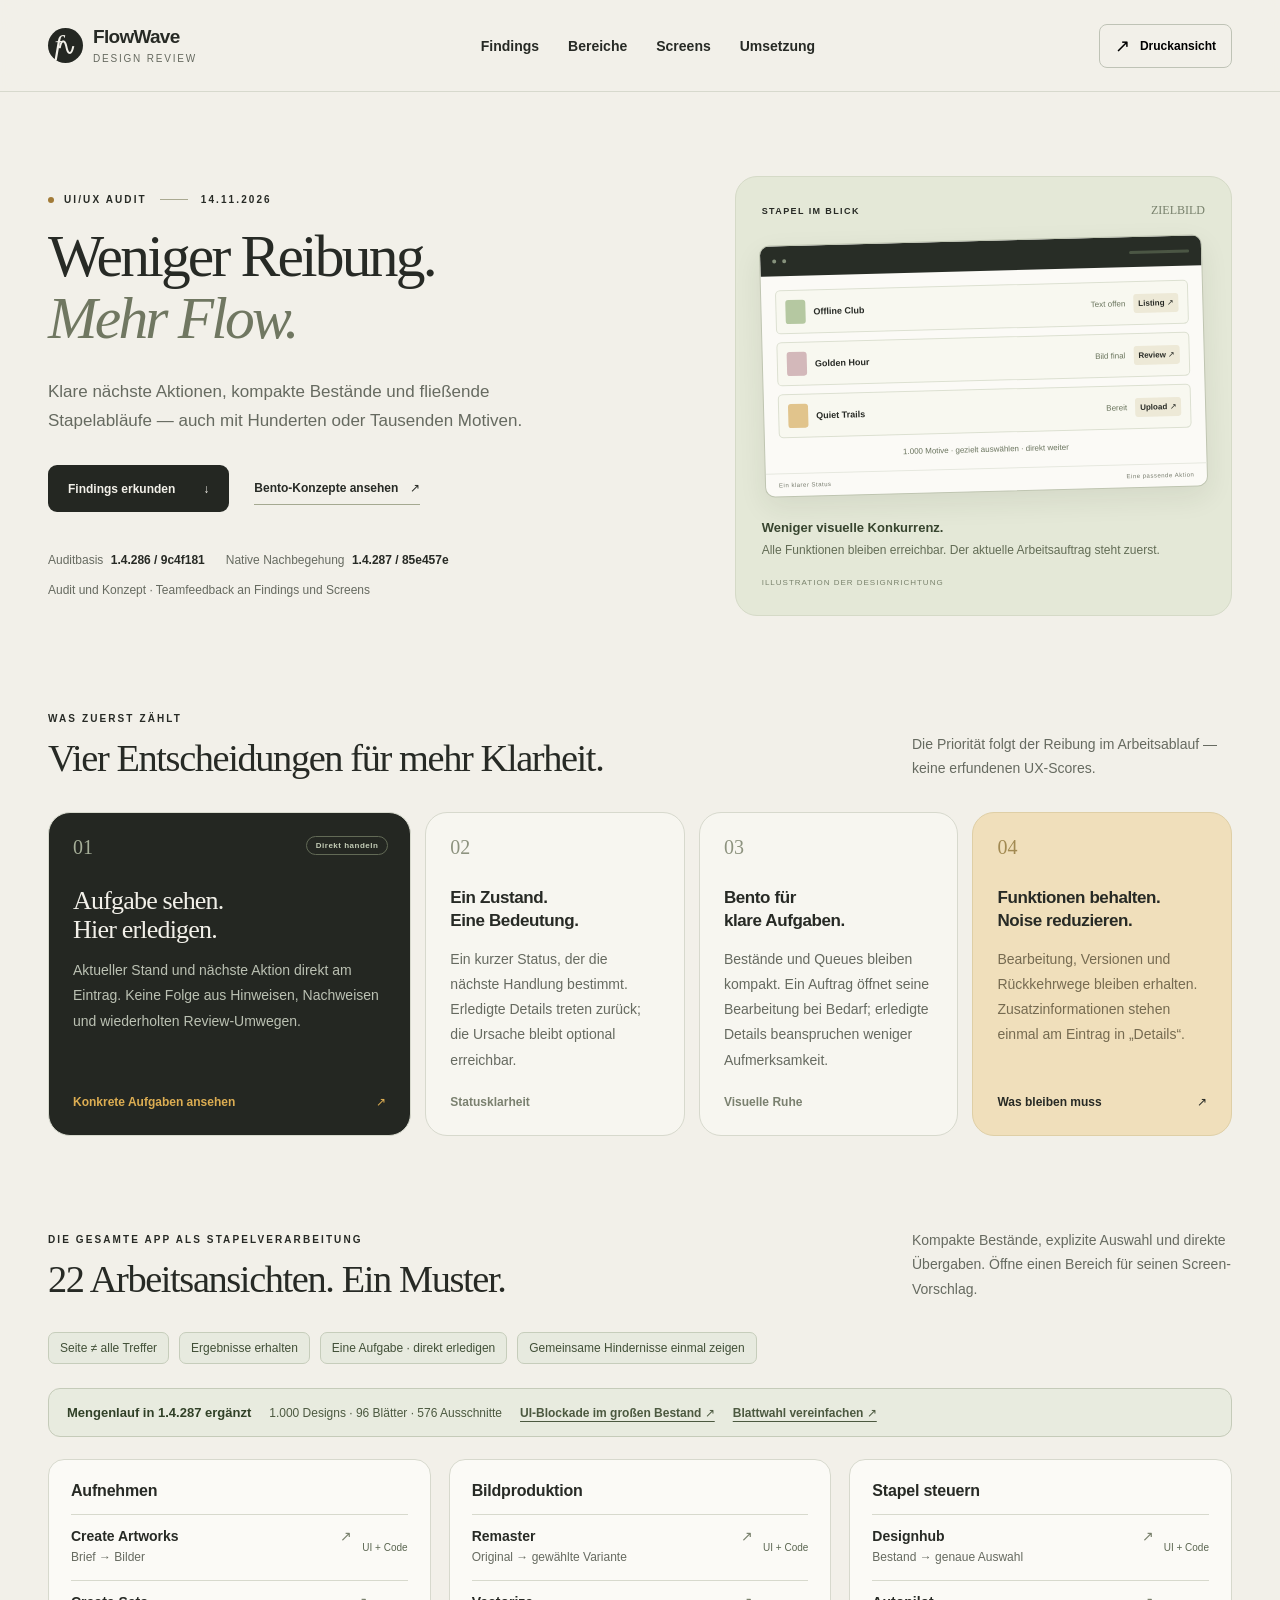
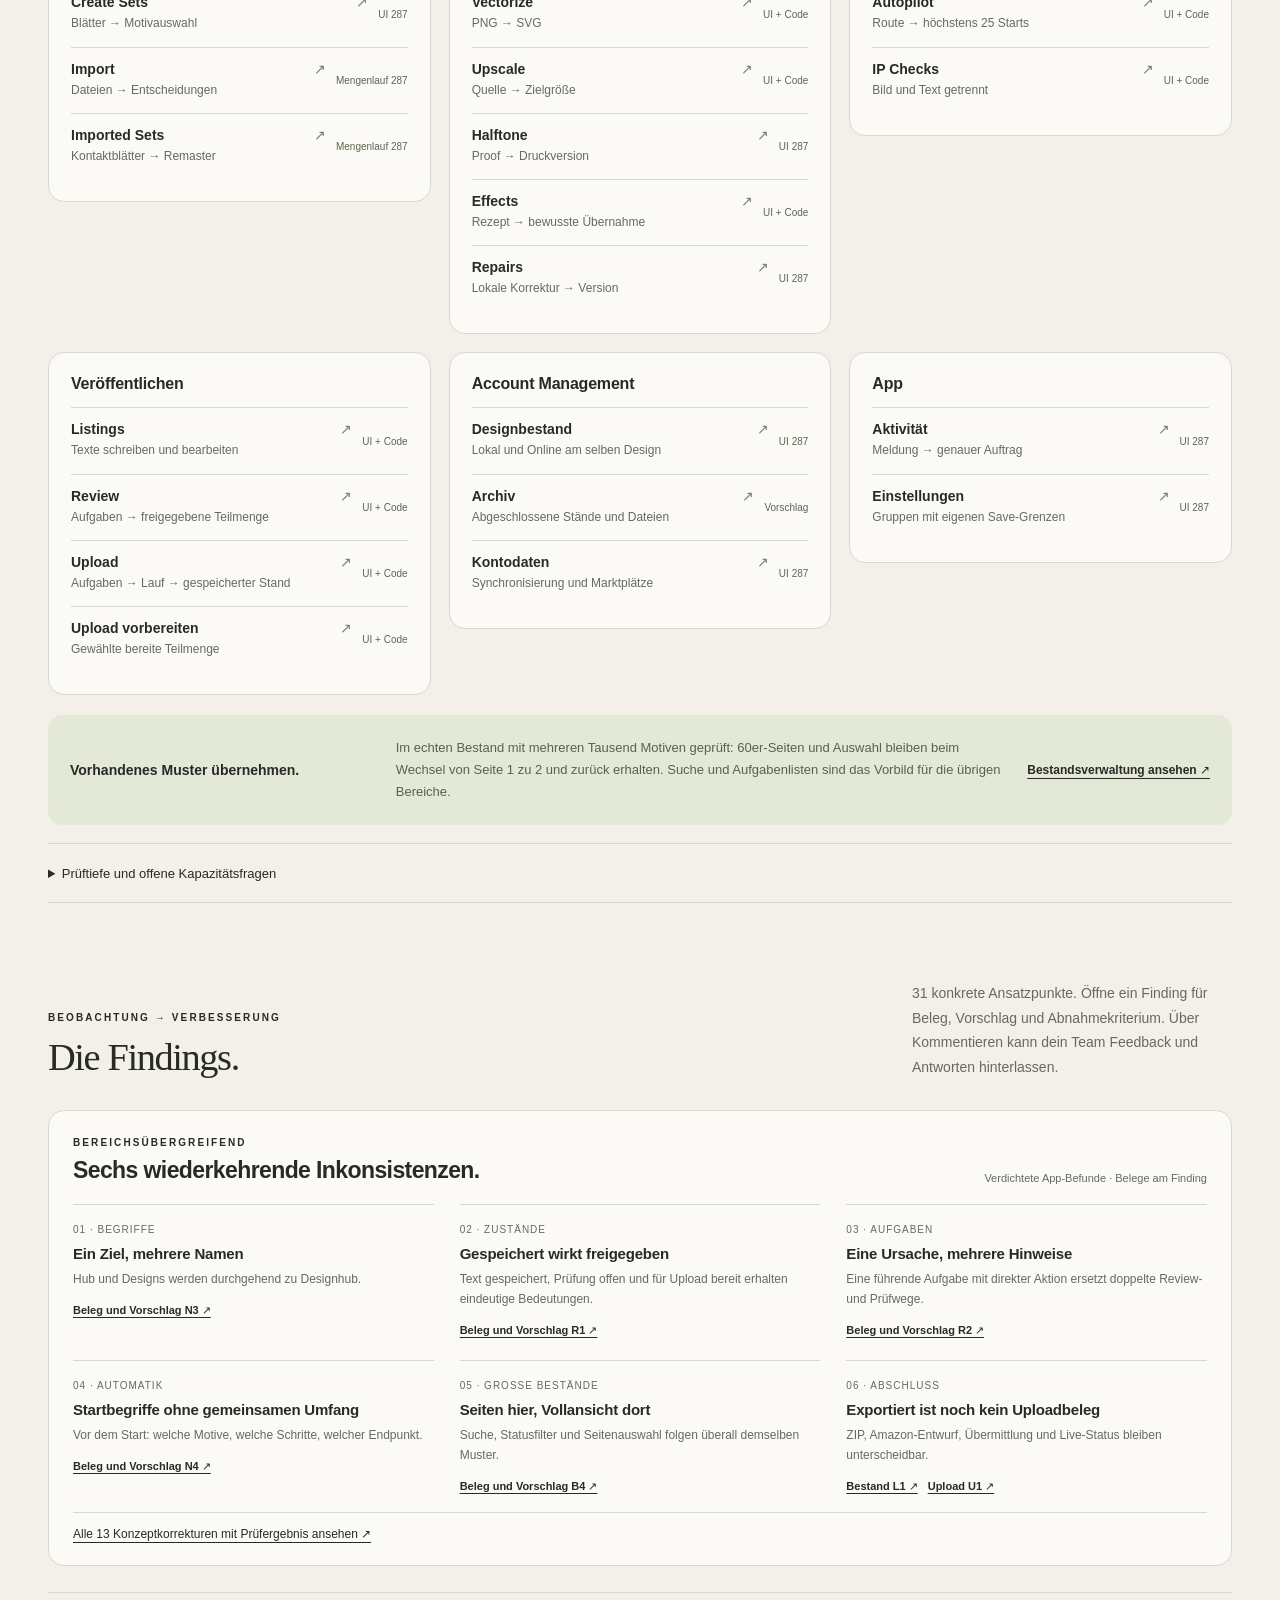
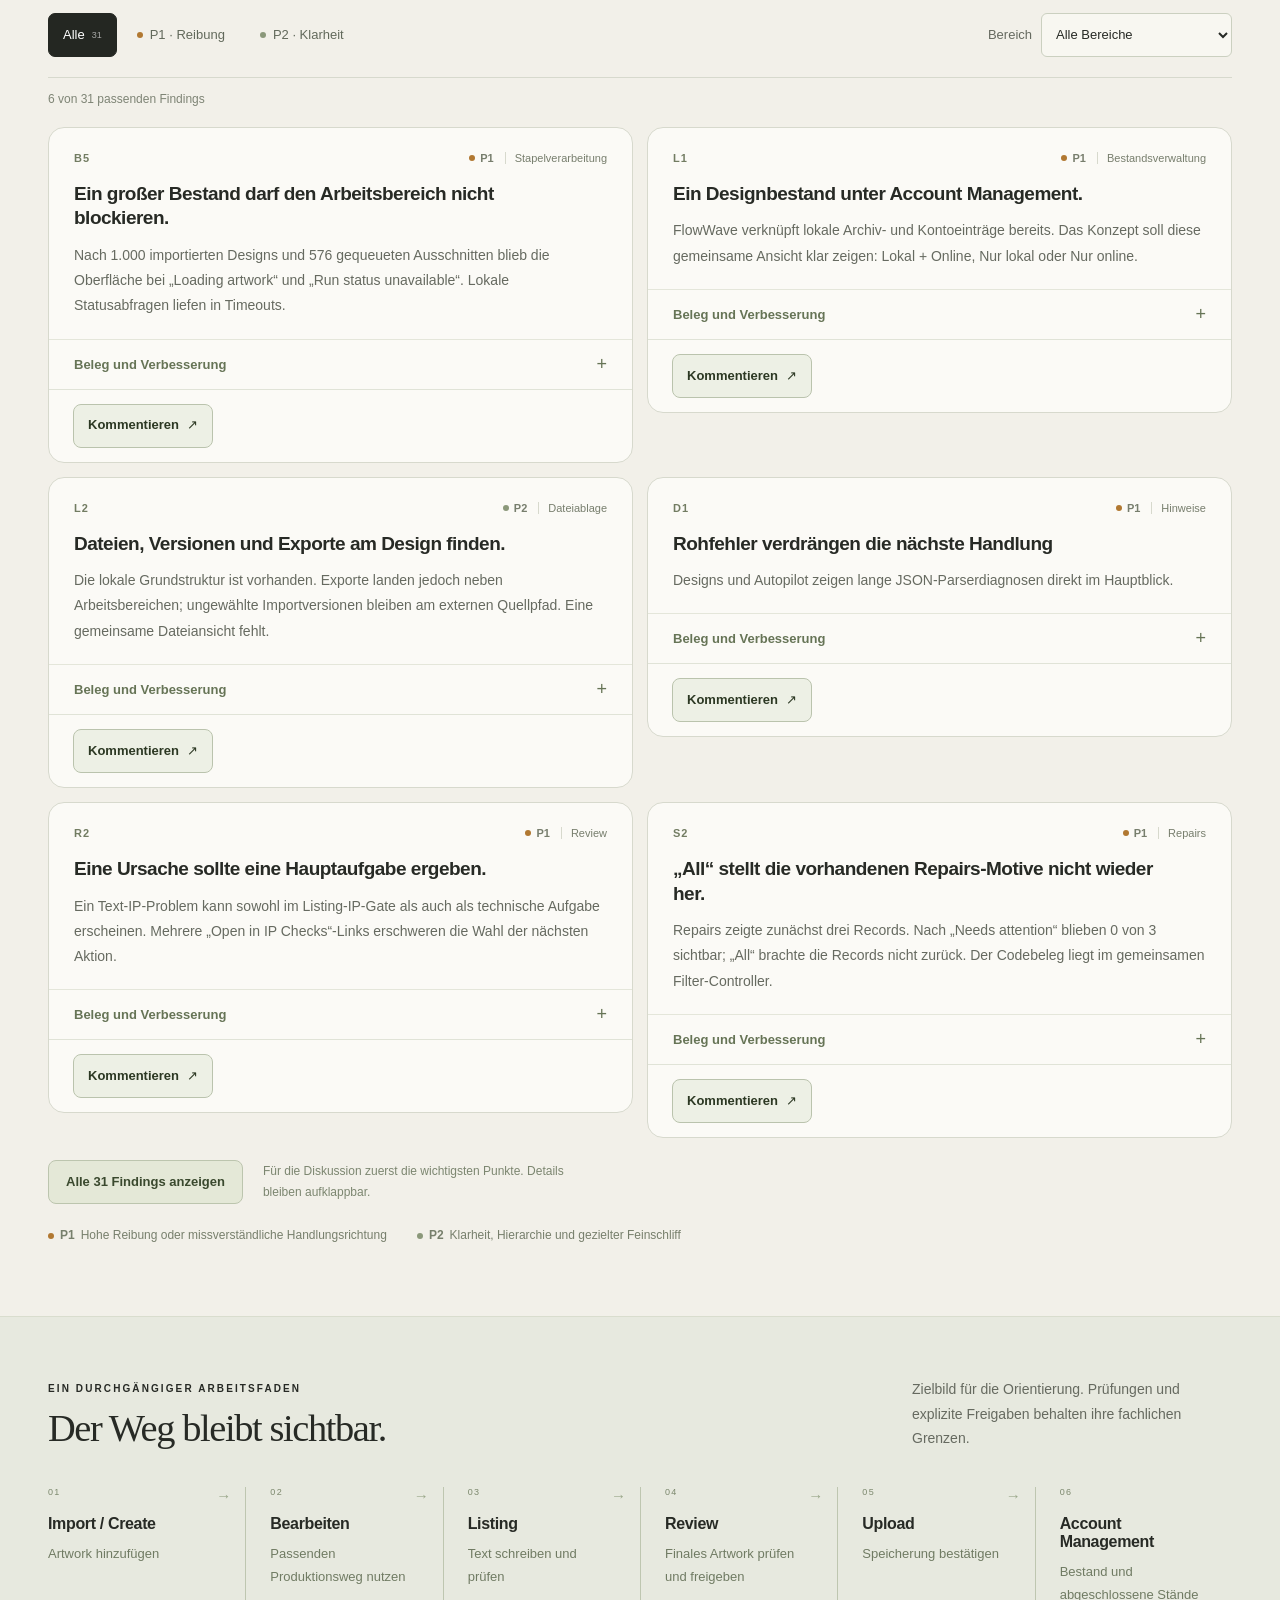
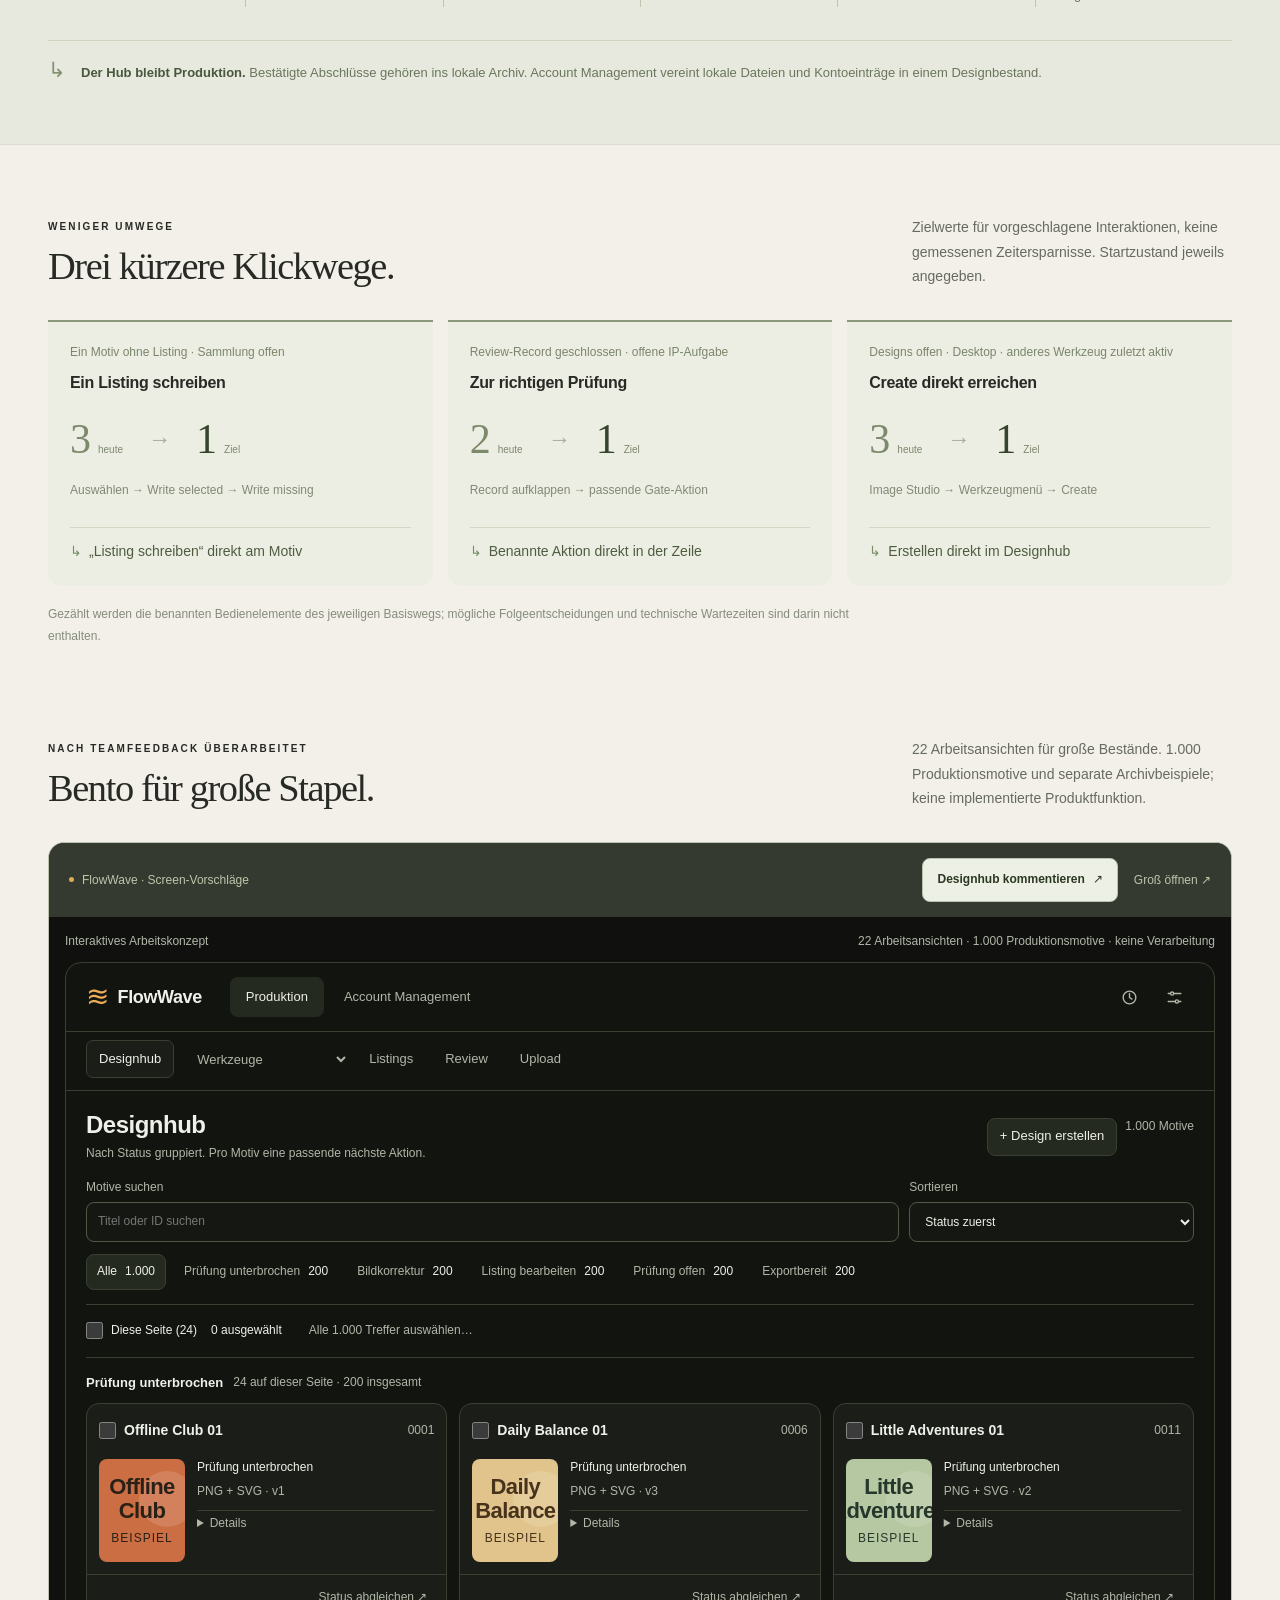
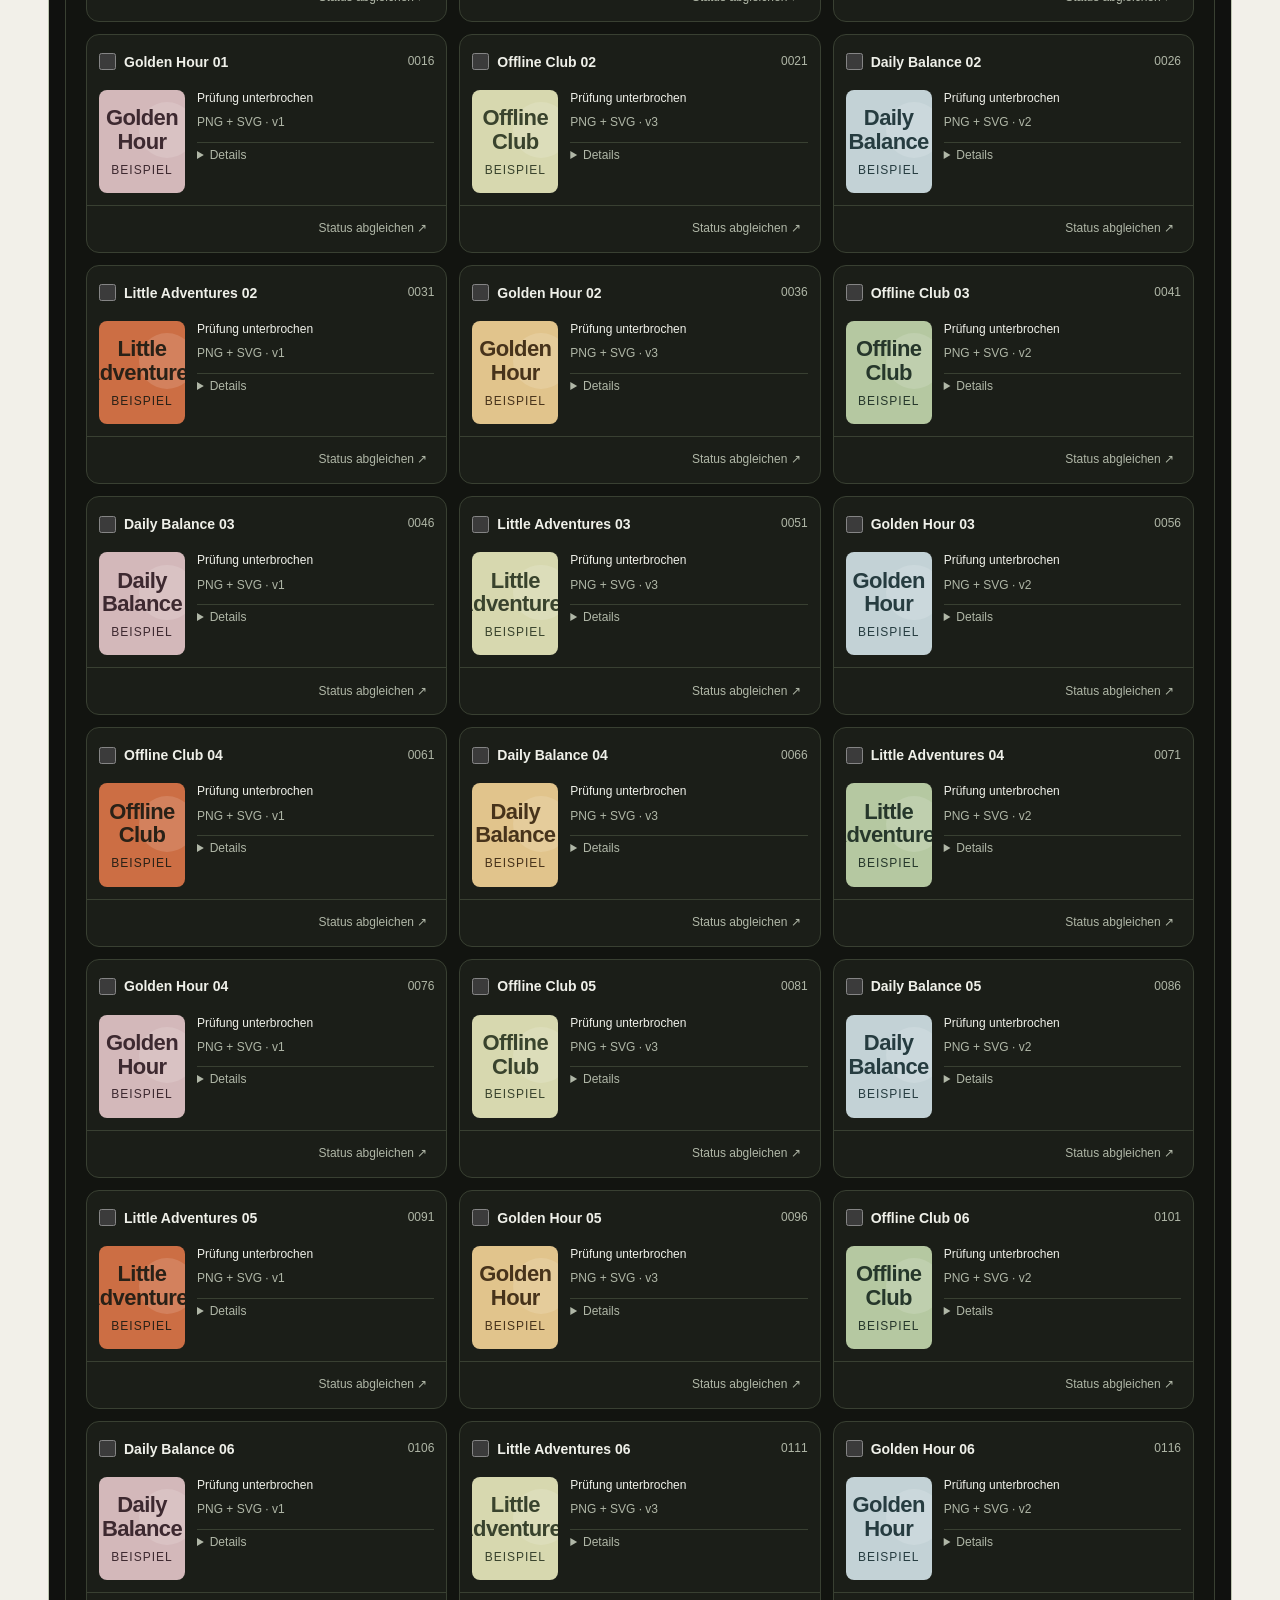
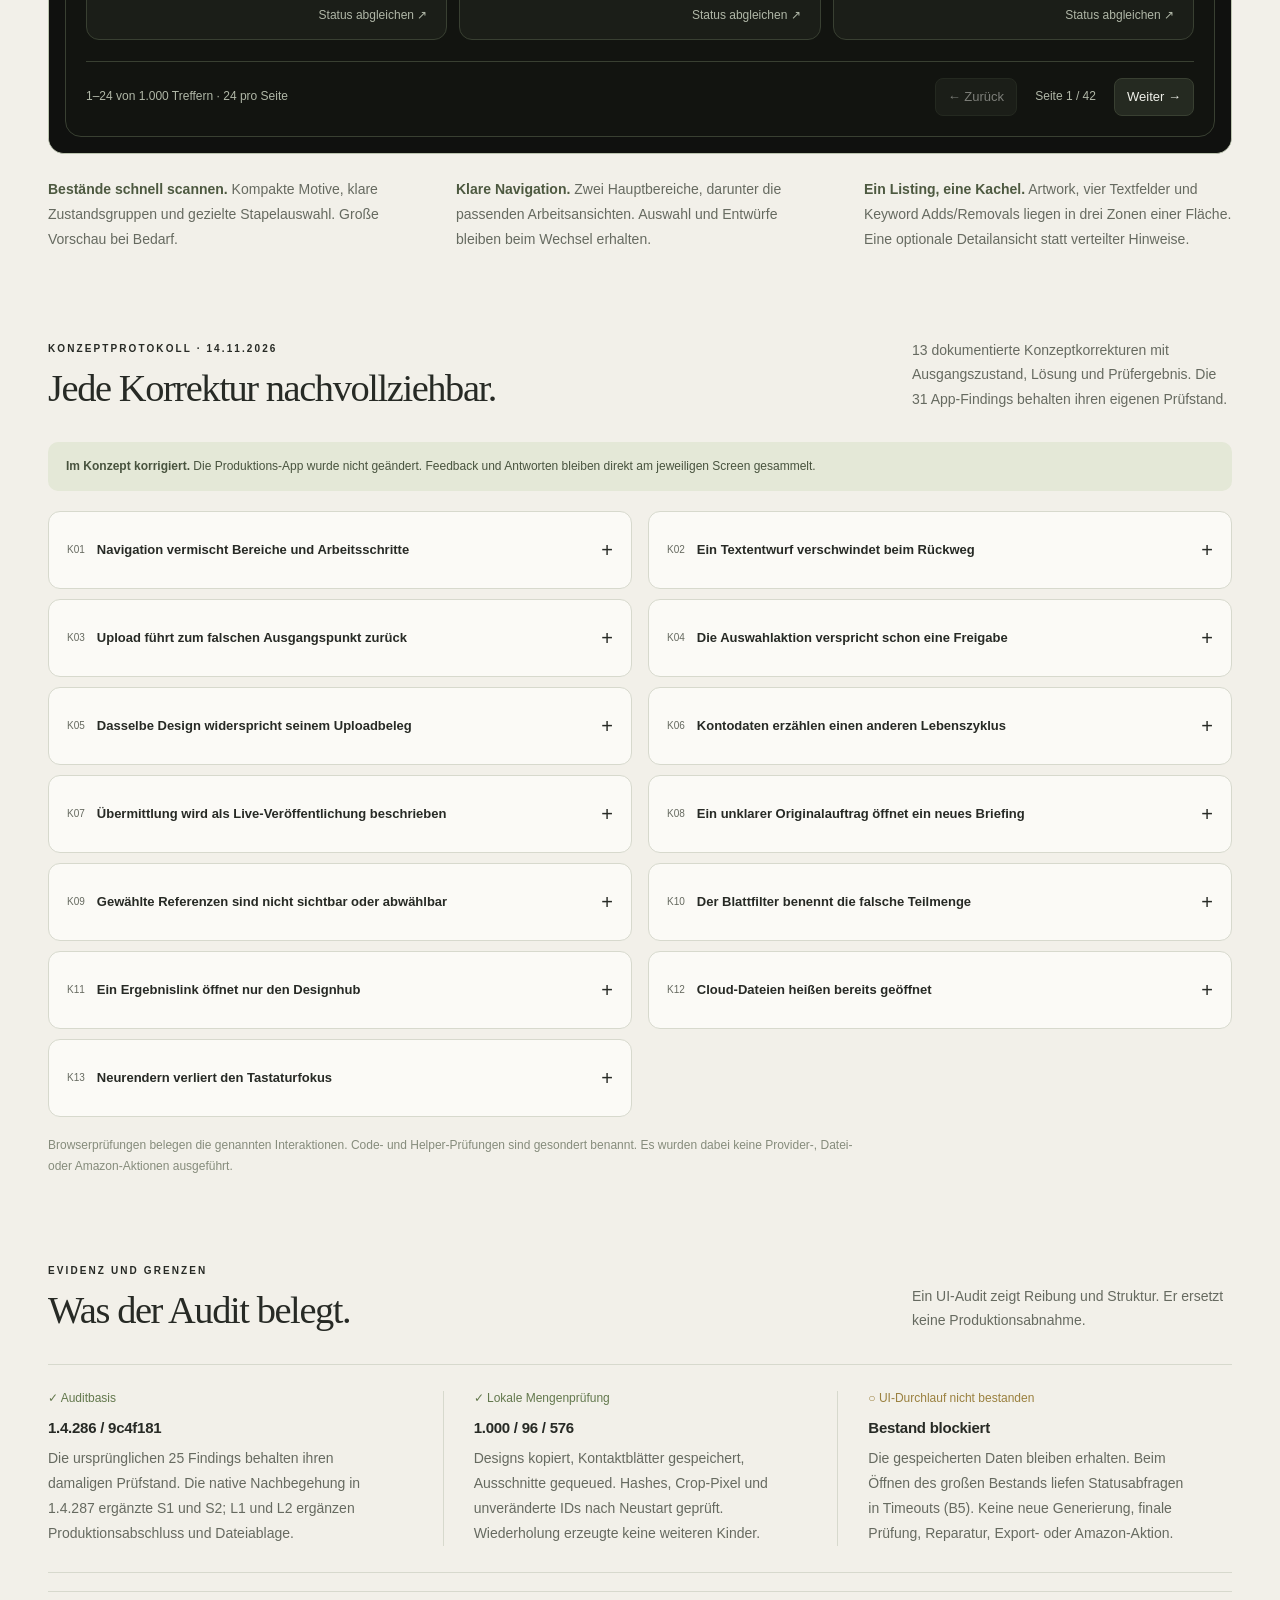
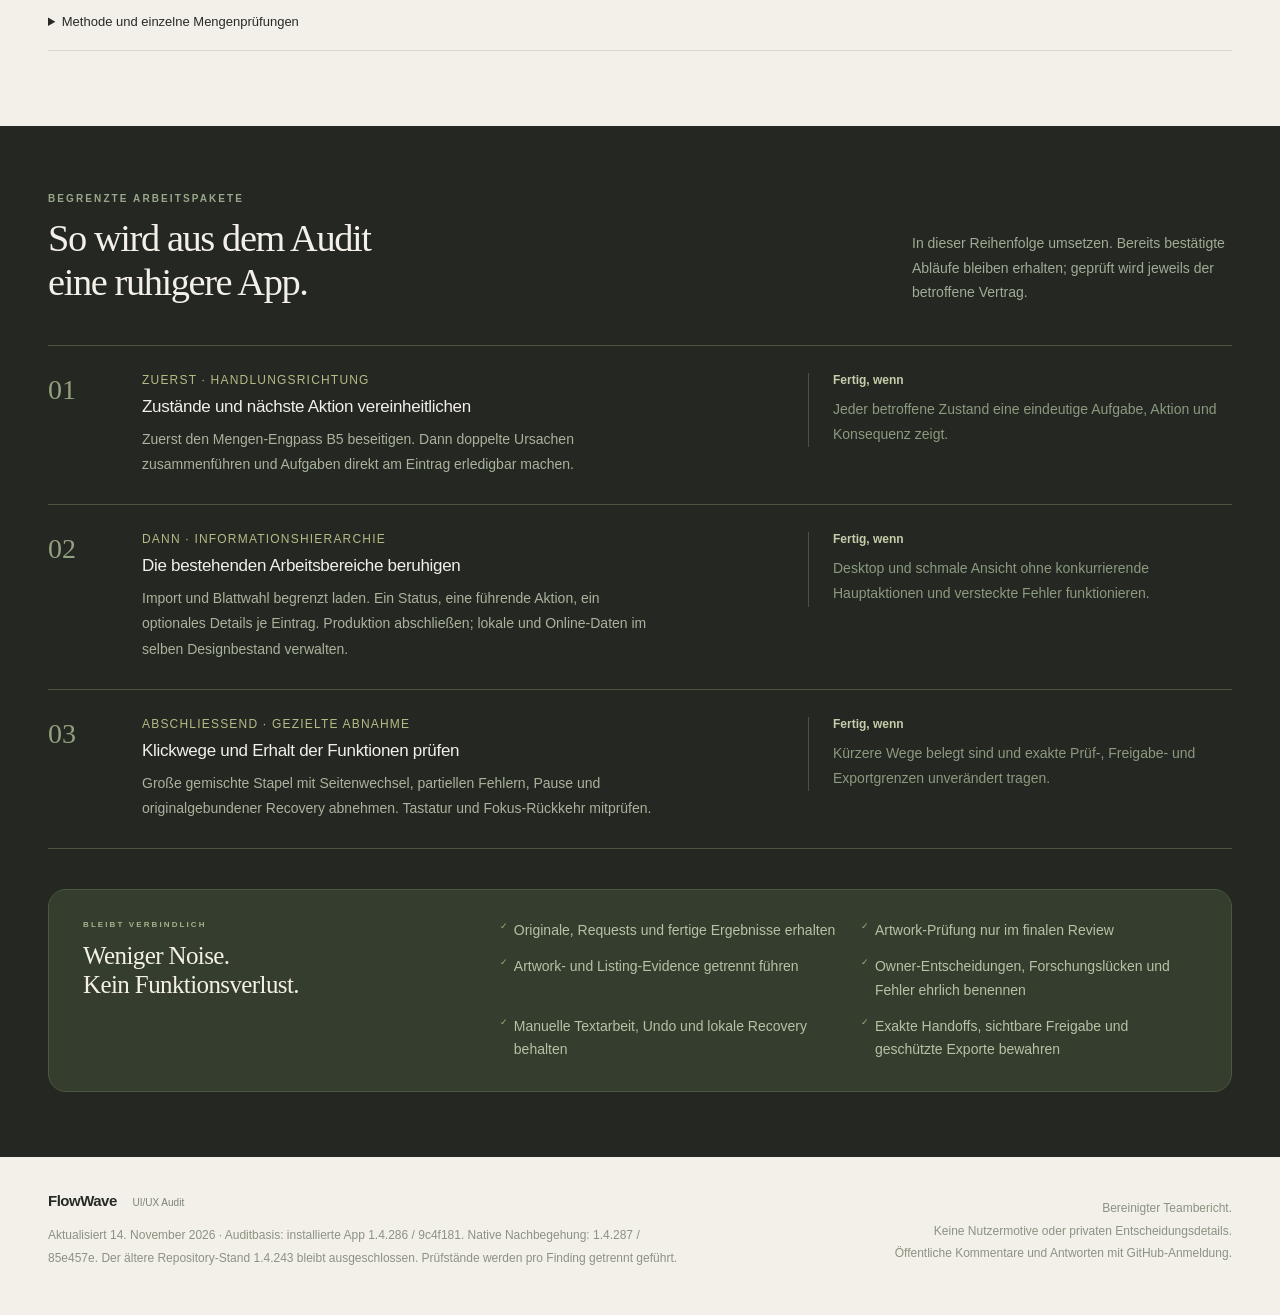
==== commit 0ea38dab: "Document all concept corrections with evidence and feedback links" ====
--- a/index.html
+++ b/index.html
@@ -12,7 +12,7 @@
   <link rel="stylesheet" href="concept-operations.css?v=account-unified287">
   <link rel="stylesheet" href="concept-archive.css?v=archive287">
   <link rel="stylesheet" href="concept-navigation.css?v=two-areas287-final3">
-  <link rel="stylesheet" href="scope.css?v=consistency287-r2">
+  <link rel="stylesheet" href="scope.css?v=concept-log287-r1">
   <script src="audit.js?v=consistency287-r2" defer></script>
   <script src="feedback-config.js?v=consistency287-r2" defer></script>
   <script src="concept-scale.js?v=consistency287-r2" defer></script>
@@ -62,7 +62,7 @@
       </div>
     </section>
 
-    <section class="section-wrap app-scope-section" id="areas" aria-labelledby="areas-title"><div class="section-heading"><div><p class="eyebrow">Die gesamte App als Stapelverarbeitung</p><h2 id="areas-title">22 Arbeitsansichten. Ein Muster.</h2></div><p>Kompakte Bestände, explizite Auswahl und direkte Übergaben. Öffne einen Bereich für seinen Screen-Vorschlag.</p></div><div class="scope-rules"><span>Seite ≠ alle Treffer</span><span>Ergebnisse erhalten</span><span>Eine Aufgabe · direkt erledigen</span><span>Gemeinsame Hindernisse einmal zeigen</span></div><div class="scope-native"><strong>Mengenlauf in 1.4.287 ergänzt</strong><span>1.000 Designs · 96 Blätter · 576 Ausschnitte</span><a href="#B5">UI-Blockade im großen Bestand ↗</a><a href="#B6">Blattwahl vereinfachen ↗</a></div><div class="scope-grid"><article class="scope-group"><h3>Aufnehmen</h3><ul><li><a href="#screen-create"><strong>Create Artworks<span aria-hidden="true">↗</span></strong><small>Brief → Bilder</small></a><span class="scope-method">UI + Code</span></li><li><a href="#screen-sets"><strong>Create Sets<span aria-hidden="true">↗</span></strong><small>Blätter → Motivauswahl</small></a><span class="scope-method">UI 287</span></li><li><a href="#screen-import"><strong>Import<span aria-hidden="true">↗</span></strong><small>Dateien → Entscheidungen</small></a><span class="scope-method">Mengenlauf 287</span></li><li><a href="#screen-collections"><strong>Imported Sets<span aria-hidden="true">↗</span></strong><small>Kontaktblätter → Remaster</small></a><span class="scope-method">Mengenlauf 287</span></li></ul></article><article class="scope-group"><h3>Bildproduktion</h3><ul><li><a href="#screen-remaster"><strong>Remaster<span aria-hidden="true">↗</span></strong><small>Original → gewählte Variante</small></a><span class="scope-method">UI + Code</span></li><li><a href="#screen-vectorize"><strong>Vectorize<span aria-hidden="true">↗</span></strong><small>PNG → SVG</small></a><span class="scope-method">UI + Code</span></li><li><a href="#screen-upscale"><strong>Upscale<span aria-hidden="true">↗</span></strong><small>Quelle → Zielgröße</small></a><span class="scope-method">UI + Code</span></li><li><a href="#screen-halftone"><strong>Halftone<span aria-hidden="true">↗</span></strong><small>Proof → Druckversion</small></a><span class="scope-method">UI 287</span></li><li><a href="#screen-effects"><strong>Effects<span aria-hidden="true">↗</span></strong><small>Rezept → bewusste Übernahme</small></a><span class="scope-method">UI + Code</span></li><li><a href="#screen-repairs"><strong>Repairs<span aria-hidden="true">↗</span></strong><small>Lokale Korrektur → Version</small></a><span class="scope-method">UI 287</span></li></ul></article><article class="scope-group"><h3>Stapel steuern</h3><ul><li><a href="#screen-designs"><strong>Designhub<span aria-hidden="true">↗</span></strong><small>Bestand → genaue Auswahl</small></a><span class="scope-method">UI + Code</span></li><li><a href="#screen-autopilot"><strong>Autopilot<span aria-hidden="true">↗</span></strong><small>Route → höchstens 25 Starts</small></a><span class="scope-method">UI + Code</span></li><li><a href="#screen-checks"><strong>IP Checks<span aria-hidden="true">↗</span></strong><small>Bild und Text getrennt</small></a><span class="scope-method">UI + Code</span></li></ul></article><article class="scope-group"><h3>Veröffentlichen</h3><ul><li><a href="#screen-listings"><strong>Listings<span aria-hidden="true">↗</span></strong><small>Texte schreiben und bearbeiten</small></a><span class="scope-method">UI + Code</span></li><li><a href="#screen-review"><strong>Review<span aria-hidden="true">↗</span></strong><small>Aufgaben → freigegebene Teilmenge</small></a><span class="scope-method">UI + Code</span></li><li><a href="#screen-uploadqueue"><strong>Upload-Queue<span aria-hidden="true">↗</span></strong><small>Needs you → Queue → Done</small></a><span class="scope-method">UI + Code</span></li><li><a href="#screen-upload"><strong>Upload vorbereiten<span aria-hidden="true">↗</span></strong><small>Gewählte bereite Teilmenge</small></a><span class="scope-method">UI + Code</span></li></ul></article><article class="scope-group"><h3>Account Management</h3><ul><li><a href="#screen-management"><strong>Designbestand<span aria-hidden="true">↗</span></strong><small>Lokal und Online am selben Design</small></a><span class="scope-method">UI 287</span></li><li><a href="#screen-archive"><strong>Archiv<span aria-hidden="true">↗</span></strong><small>Abgeschlossene Stände und Dateien</small></a><span class="scope-method">Vorschlag</span></li><li><a href="#screen-live"><strong>Kontodaten<span aria-hidden="true">↗</span></strong><small>Synchronisierung und Marktplätze</small></a><span class="scope-method">UI 287</span></li></ul></article><article class="scope-group"><h3>App</h3><ul><li><a href="#screen-activity"><strong>Aktivität<span aria-hidden="true">↗</span></strong><small>Meldung → genauer Auftrag</small></a><span class="scope-method">UI 287</span></li><li><a href="#screen-settings"><strong>Einstellungen<span aria-hidden="true">↗</span></strong><small>Gruppen mit eigenen Save-Grenzen</small></a><span class="scope-method">UI 287</span></li></ul></article></div><div class="scope-positive"><strong>Vorhandenes Muster übernehmen.</strong><p>Im echten Bestand mit mehreren Tausend Motiven geprüft: 60er-Seiten und Auswahl bleiben beim Wechsel von Seite 1 zu 2 und zurück erhalten. Suche und Aufgabenlisten sind das Vorbild für die übrigen Bereiche.</p><a href="#screen-management">Bestandsverwaltung ansehen ↗</a></div><details class="scope-evidence"><summary>Prüftiefe und offene Kapazitätsfragen</summary><p>„UI + Code“ bezeichnet den ursprünglichen Prüfstand 1.4.286. „UI 287“ bezeichnet zusätzlich beobachtete Zustände in der installierten App 1.4.287. „Mengenlauf 287“ ergänzt echte lokale Datei- und Queue-Schreibvorgänge mit synthetischen Daten im isolierten Testprofil. Die UI wurde zusätzlich geöffnet; die beobachtete Blockade begrenzt den vollständigen UI-Durchlauf. Die bisherigen Finding-Belege behalten ihre Version; S1, S2, B5 und B6 stammen aus 1.4.287. Kein neuer Provider- oder Amazon-Lauf.</p><ul class="scope-native-details"><li><strong>Create Sets:</strong> gespeicherte Worklist, Kontaktblatt und neues Briefing mit sichtbarer Mengen-/Startgrenze geöffnet.</li><li><strong>Halftone:</strong> Galerie, Live-Draft, 100%-Ansicht und Rückkehr ohne Speichern geprüft.</li><li><strong>Repairs:</strong> vorhandenen Datensatz und Filterwechsel geprüft; der fehlerhafte All-Rückweg ist S2.</li><li><strong>Bestand und Aktivität:</strong> echte Seitenwechsel mit bestehender Auswahl, gespeicherte Live-Liste, Fetch-Queue, Activity-Öffnen und Log-Filter angesehen.</li><li><strong>Einstellungen:</strong> Darstellung, Konten, Export, Backup und Projektbereich visuell geprüft. Felder blieben unverändert. Die native AX-Erfassung zeigte den sichtbaren Dialog nicht; Tastatur-/Screenreader-Zugänglichkeit ist damit nicht bestätigt.</li><li><strong>Import / Imported Sets · 14.11.:</strong> 1.000 PNGs über die echten lokalen Import-Endpunkte kopiert. 96 Blätter gespeichert, 576 Rahmen angelegt und 576 pixelgenaue Ausschnitte lokal gequeued. Originalhashes, Belege und IDs nach Neustart erhalten. Stale Plan, Abbruch, geänderte Quelle, erneuter Import, defekte/duplizierte Blätter und ein wiederholter 100er-Queue-Request gezielt geprüft.</li><li><strong>UI-Grenze:</strong> Setup und der belegte 96er-Bestand geöffnet. Anschließend blockierten lokale Leseabfragen; ein durchgehender UI-Import-/Rahmen-Workflow im großen Bestand ist deshalb nicht bestanden. B5 dokumentiert den Engpass, B6 die Orientierung.</li></ul><p>Import rendert derzeit sämtliche passenden Treffer (<a href="#B4">B4</a>). Repairs bietet bereits Suche, Status und Sortierung, rendert aber alle Karten (public/artwork-repairs.js:146–155,625–630). Der Mengenlauf belegt zusätzlich einen Engpass beim gemeinsamen Bestands-/Studio-Status (B5); er misst keine allgemeine Durchsatzgrenze oder Reparaturkapazität. Geplante Amazon-Merch- und Ads-Bereiche sind keine implementierten Screens dieses Audits.</p></details></section>
+    <section class="section-wrap app-scope-section" id="areas" aria-labelledby="areas-title"><div class="section-heading"><div><p class="eyebrow">Die gesamte App als Stapelverarbeitung</p><h2 id="areas-title">22 Arbeitsansichten. Ein Muster.</h2></div><p>Kompakte Bestände, explizite Auswahl und direkte Übergaben. Öffne einen Bereich für seinen Screen-Vorschlag.</p></div><div class="scope-rules"><span>Seite ≠ alle Treffer</span><span>Ergebnisse erhalten</span><span>Eine Aufgabe · direkt erledigen</span><span>Gemeinsame Hindernisse einmal zeigen</span></div><div class="scope-native"><strong>Mengenlauf in 1.4.287 ergänzt</strong><span>1.000 Designs · 96 Blätter · 576 Ausschnitte</span><a href="#B5">UI-Blockade im großen Bestand ↗</a><a href="#B6">Blattwahl vereinfachen ↗</a></div><div class="scope-grid"><article class="scope-group"><h3>Aufnehmen</h3><ul><li><a href="#screen-create"><strong>Create Artworks<span aria-hidden="true">↗</span></strong><small>Brief → Bilder</small></a><span class="scope-method">UI + Code</span></li><li><a href="#screen-sets"><strong>Create Sets<span aria-hidden="true">↗</span></strong><small>Blätter → Motivauswahl</small></a><span class="scope-method">UI 287</span></li><li><a href="#screen-import"><strong>Import<span aria-hidden="true">↗</span></strong><small>Dateien → Entscheidungen</small></a><span class="scope-method">Mengenlauf 287</span></li><li><a href="#screen-collections"><strong>Imported Sets<span aria-hidden="true">↗</span></strong><small>Kontaktblätter → Remaster</small></a><span class="scope-method">Mengenlauf 287</span></li></ul></article><article class="scope-group"><h3>Bildproduktion</h3><ul><li><a href="#screen-remaster"><strong>Remaster<span aria-hidden="true">↗</span></strong><small>Original → gewählte Variante</small></a><span class="scope-method">UI + Code</span></li><li><a href="#screen-vectorize"><strong>Vectorize<span aria-hidden="true">↗</span></strong><small>PNG → SVG</small></a><span class="scope-method">UI + Code</span></li><li><a href="#screen-upscale"><strong>Upscale<span aria-hidden="true">↗</span></strong><small>Quelle → Zielgröße</small></a><span class="scope-method">UI + Code</span></li><li><a href="#screen-halftone"><strong>Halftone<span aria-hidden="true">↗</span></strong><small>Proof → Druckversion</small></a><span class="scope-method">UI 287</span></li><li><a href="#screen-effects"><strong>Effects<span aria-hidden="true">↗</span></strong><small>Rezept → bewusste Übernahme</small></a><span class="scope-method">UI + Code</span></li><li><a href="#screen-repairs"><strong>Repairs<span aria-hidden="true">↗</span></strong><small>Lokale Korrektur → Version</small></a><span class="scope-method">UI 287</span></li></ul></article><article class="scope-group"><h3>Stapel steuern</h3><ul><li><a href="#screen-designs"><strong>Designhub<span aria-hidden="true">↗</span></strong><small>Bestand → genaue Auswahl</small></a><span class="scope-method">UI + Code</span></li><li><a href="#screen-autopilot"><strong>Autopilot<span aria-hidden="true">↗</span></strong><small>Route → höchstens 25 Starts</small></a><span class="scope-method">UI + Code</span></li><li><a href="#screen-checks"><strong>IP Checks<span aria-hidden="true">↗</span></strong><small>Bild und Text getrennt</small></a><span class="scope-method">UI + Code</span></li></ul></article><article class="scope-group"><h3>Veröffentlichen</h3><ul><li><a href="#screen-listings"><strong>Listings<span aria-hidden="true">↗</span></strong><small>Texte schreiben und bearbeiten</small></a><span class="scope-method">UI + Code</span></li><li><a href="#screen-review"><strong>Review<span aria-hidden="true">↗</span></strong><small>Aufgaben → freigegebene Teilmenge</small></a><span class="scope-method">UI + Code</span></li><li><a href="#screen-uploadqueue"><strong>Upload<span aria-hidden="true">↗</span></strong><small>Aufgaben → Lauf → gespeicherter Stand</small></a><span class="scope-method">UI + Code</span></li><li><a href="#screen-upload"><strong>Upload vorbereiten<span aria-hidden="true">↗</span></strong><small>Gewählte bereite Teilmenge</small></a><span class="scope-method">UI + Code</span></li></ul></article><article class="scope-group"><h3>Account Management</h3><ul><li><a href="#screen-management"><strong>Designbestand<span aria-hidden="true">↗</span></strong><small>Lokal und Online am selben Design</small></a><span class="scope-method">UI 287</span></li><li><a href="#screen-archive"><strong>Archiv<span aria-hidden="true">↗</span></strong><small>Abgeschlossene Stände und Dateien</small></a><span class="scope-method">Vorschlag</span></li><li><a href="#screen-live"><strong>Kontodaten<span aria-hidden="true">↗</span></strong><small>Synchronisierung und Marktplätze</small></a><span class="scope-method">UI 287</span></li></ul></article><article class="scope-group"><h3>App</h3><ul><li><a href="#screen-activity"><strong>Aktivität<span aria-hidden="true">↗</span></strong><small>Meldung → genauer Auftrag</small></a><span class="scope-method">UI 287</span></li><li><a href="#screen-settings"><strong>Einstellungen<span aria-hidden="true">↗</span></strong><small>Gruppen mit eigenen Save-Grenzen</small></a><span class="scope-method">UI 287</span></li></ul></article></div><div class="scope-positive"><strong>Vorhandenes Muster übernehmen.</strong><p>Im echten Bestand mit mehreren Tausend Motiven geprüft: 60er-Seiten und Auswahl bleiben beim Wechsel von Seite 1 zu 2 und zurück erhalten. Suche und Aufgabenlisten sind das Vorbild für die übrigen Bereiche.</p><a href="#screen-management">Bestandsverwaltung ansehen ↗</a></div><details class="scope-evidence"><summary>Prüftiefe und offene Kapazitätsfragen</summary><p>„UI + Code“ bezeichnet den ursprünglichen Prüfstand 1.4.286. „UI 287“ bezeichnet zusätzlich beobachtete Zustände in der installierten App 1.4.287. „Mengenlauf 287“ ergänzt echte lokale Datei- und Queue-Schreibvorgänge mit synthetischen Daten im isolierten Testprofil. Die UI wurde zusätzlich geöffnet; die beobachtete Blockade begrenzt den vollständigen UI-Durchlauf. Die bisherigen Finding-Belege behalten ihre Version; S1, S2, B5 und B6 stammen aus 1.4.287. Kein neuer Provider- oder Amazon-Lauf.</p><ul class="scope-native-details"><li><strong>Create Sets:</strong> gespeicherte Worklist, Kontaktblatt und neues Briefing mit sichtbarer Mengen-/Startgrenze geöffnet.</li><li><strong>Halftone:</strong> Galerie, Live-Draft, 100%-Ansicht und Rückkehr ohne Speichern geprüft.</li><li><strong>Repairs:</strong> vorhandenen Datensatz und Filterwechsel geprüft; der fehlerhafte All-Rückweg ist S2.</li><li><strong>Bestand und Aktivität:</strong> echte Seitenwechsel mit bestehender Auswahl, gespeicherte Live-Liste, Fetch-Queue, Activity-Öffnen und Log-Filter angesehen.</li><li><strong>Einstellungen:</strong> Darstellung, Konten, Export, Backup und Projektbereich visuell geprüft. Felder blieben unverändert. Die native AX-Erfassung zeigte den sichtbaren Dialog nicht; Tastatur-/Screenreader-Zugänglichkeit ist damit nicht bestätigt.</li><li><strong>Import / Imported Sets · 14.11.:</strong> 1.000 PNGs über die echten lokalen Import-Endpunkte kopiert. 96 Blätter gespeichert, 576 Rahmen angelegt und 576 pixelgenaue Ausschnitte lokal gequeued. Originalhashes, Belege und IDs nach Neustart erhalten. Stale Plan, Abbruch, geänderte Quelle, erneuter Import, defekte/duplizierte Blätter und ein wiederholter 100er-Queue-Request gezielt geprüft.</li><li><strong>UI-Grenze:</strong> Setup und der belegte 96er-Bestand geöffnet. Anschließend blockierten lokale Leseabfragen; ein durchgehender UI-Import-/Rahmen-Workflow im großen Bestand ist deshalb nicht bestanden. B5 dokumentiert den Engpass, B6 die Orientierung.</li></ul><p>Import rendert derzeit sämtliche passenden Treffer (<a href="#B4">B4</a>). Repairs bietet bereits Suche, Status und Sortierung, rendert aber alle Karten (public/artwork-repairs.js:146–155,625–630). Der Mengenlauf belegt zusätzlich einen Engpass beim gemeinsamen Bestands-/Studio-Status (B5); er misst keine allgemeine Durchsatzgrenze oder Reparaturkapazität. Geplante Amazon-Merch- und Ads-Bereiche sind keine implementierten Screens dieses Audits.</p></details></section>
 
     <section class="findings-section section-wrap" id="findings" aria-labelledby="findings-title">
       <div class="section-heading findings-heading"><div><p class="eyebrow">Beobachtung → Verbesserung</p><h2 id="findings-title">Die Findings.</h2></div><p><span id="findingTotal">31</span> konkrete Ansatzpunkte. Öffne ein Finding für Beleg, Vorschlag und Abnahmekriterium. Über Kommentieren kann dein Team Feedback und Antworten hinterlassen.</p></div>
@@ -76,7 +76,7 @@
           <article><span>05 · Große Bestände</span><h4>Seiten hier, Vollansicht dort</h4><p>Suche, Statusfilter und Seitenauswahl folgen überall demselben Muster.</p><a href="#B4">Beleg und Vorschlag B4 ↗</a></article>
           <article><span>06 · Abschluss</span><h4>Exportiert ist noch kein Uploadbeleg</h4><p>ZIP, Amazon-Entwurf, Übermittlung und Live-Status bleiben unterscheidbar.</p><a href="#L1">Bestand L1 ↗</a><a href="#U1">Upload U1 ↗</a></article>
         </div>
-        <details class="scope-evidence"><summary>Auch im Konzept korrigiert</summary><p>Der Upload-Rückweg führt zum tatsächlichen Einstieg. Gespeicherte Demo-Uploads und ihre Kontoeinträge widersprechen sich nicht mehr. Referenzen sind sichtbar und abwählbar; Aktionen und Filter benennen ihr tatsächliches Ziel. Unklare Originalaufträge führen nicht in ein neues Create-Briefing. Diese Korrekturen betreffen das interaktive Konzept; die Produktions-App wurde nicht verändert.</p></details>
+        <p class="consistency-log-link"><a href="#concept-log">Alle 13 Konzeptkorrekturen mit Prüfergebnis ansehen ↗</a></p>
       </aside>
       <div class="finding-controls">
         <div class="filter-group" role="group" aria-label="Findings nach Priorität filtern"><button type="button" data-priority="all" aria-pressed="true">Alle <span id="allCount"></span></button><button type="button" data-priority="P1" aria-pressed="false"><i class="priority-dot p1" aria-hidden="true"></i>P1 · Reibung</button><button type="button" data-priority="P2" aria-pressed="false"><i class="priority-dot p2" aria-hidden="true"></i>P2 · Klarheit</button></div>
@@ -117,6 +117,27 @@
       <div class="concept-principles"><p><strong>Bestände schnell scannen.</strong> Kompakte Motive, klare Zustandsgruppen und gezielte Stapelauswahl. Große Vorschau bei Bedarf.</p><p><strong>Klare Navigation.</strong> Zwei Hauptbereiche, darunter die passenden Arbeitsansichten. Auswahl und Entwürfe bleiben beim Wechsel erhalten.</p><p><strong>Ein Listing, eine Kachel.</strong> Artwork, vier Textfelder und Keyword Adds/Removals liegen in drei Zonen einer Fläche. Eine optionale Detailansicht statt verteilter Hinweise.</p></div>
     </section>
 
+    <section class="section-wrap concept-log-section" id="concept-log" aria-labelledby="concept-log-title">
+      <div class="section-heading"><div><p class="eyebrow">Konzeptprotokoll · 14.11.2026</p><h2 id="concept-log-title">Jede Korrektur nachvollziehbar.</h2></div><p>13 dokumentierte Konzeptkorrekturen mit Ausgangszustand, Lösung und Prüfergebnis. Die 31 App-Findings behalten ihren eigenen Prüfstand.</p></div>
+      <p class="concept-log-state"><strong>Im Konzept korrigiert.</strong> Die Produktions-App wurde nicht geändert. Feedback und Antworten bleiben direkt am jeweiligen Screen gesammelt.</p>
+      <div class="concept-note-grid">
+        <details class="concept-note" id="K01"><summary><span class="concept-note-id">K01</span><span>Navigation vermischt Bereiche und Arbeitsschritte</span><span class="concept-note-plus" aria-hidden="true">+</span></summary><div class="concept-note-body"><dl><dt>Vorher</dt><dd>Designhub, Produktion, Listings, Review, Upload und Account Management standen auf derselben Ebene.</dd><dt>Korrektur</dt><dd>Zwei Hauptbereiche: Produktion und Account Management. Eine gemeinsame Kontextnavigation verhindert doppelte Untermenüs. Aktivität und Einstellungen bleiben global und markieren keinen falschen Bereich. Das aktuelle Werkzeug bleibt sichtbar; sein leerer Platzhalter ist deaktiviert.</dd><dt>Prüfergebnis</dt><dd>Alle 22 Routen im Browser geprüft. Die Bereiche merken ihren letzten Unterbereich, Filter und Auswahl. Aktuelles Werkzeug, globale Aktionen und 53 stabile Kommentarziele wurden mitgeprüft.</dd></dl><div class="concept-note-actions"><a href="#screen-designs">Designhub ansehen ↗</a><a href="#N1">App-Kontext N1 ↗</a><button type="button" class="af-feedback-button" data-feedback-topic="screen-designs" aria-label="K01 am Screen Designhub kommentieren">Am Screen kommentieren ↗</button></div></div></details>
+        <details class="concept-note" id="K02"><summary><span class="concept-note-id">K02</span><span>Ein Textentwurf verschwindet beim Rückweg</span><span class="concept-note-plus" aria-hidden="true">+</span></summary><div class="concept-note-body"><dl><dt>Vorher</dt><dd>Eine Textänderung konnte die Statussortierung ändern. Nach dem Wechsel zu Einstellungen lag das bearbeitete Listing auf einer anderen Seite.</dd><dt>Korrektur</dt><dd>Beim Zurückkehren die Seite des zuletzt bearbeiteten Entwurfs anzeigen. Bewusste Suche, Filter und Seitenwechsel behalten Vorrang.</dd><dt>Prüfergebnis</dt><dd>Ungespeicherter Text kehrte im Browser sichtbar zurück; Auswahl und Entwurf blieben erhalten.</dd></dl><div class="concept-note-actions"><a href="#screen-listings">Listings ansehen ↗</a><a href="#N2">App-Kontext N2 ↗</a><button type="button" class="af-feedback-button" data-feedback-topic="screen-listings" aria-label="K02 am Screen Listings kommentieren">Am Screen kommentieren ↗</button></div></div></details>
+        <details class="concept-note" id="K03"><summary><span class="concept-note-id">K03</span><span>Upload führt zum falschen Ausgangspunkt zurück</span><span class="concept-note-plus" aria-hidden="true">+</span></summary><div class="concept-note-body"><dl><dt>Vorher</dt><dd>Designhub → bereites Motiv → Upload zeigte „Zurück zum Review“, obwohl der Einstieg aus dem Designhub kam.</dd><dt>Korrektur</dt><dd>Den tatsächlichen Einstieg merken. Zurück führt mit erhaltener Auswahl, Suche und Seite dorthin.</dd><dt>Prüfergebnis</dt><dd>FW-0005 im Browser: Exportbereit-Filter und gesetzte Auswahl blieben nach Upload und Rückweg erhalten.</dd></dl><div class="concept-note-actions"><a href="#screen-upload">Upload vorbereiten ansehen ↗</a><a href="#N2">App-Kontext N2 ↗</a><button type="button" class="af-feedback-button" data-feedback-topic="screen-upload" aria-label="K03 am Screen Upload vorbereiten kommentieren">Am Screen kommentieren ↗</button></div></div></details>
+        <details class="concept-note" id="K04"><summary><span class="concept-note-id">K04</span><span>Die Auswahlaktion verspricht schon eine Freigabe</span><span class="concept-note-plus" aria-hidden="true">+</span></summary><div class="concept-note-body"><dl><dt>Vorher</dt><dd>„Finale Freigabe“ öffnete lediglich die ausgewählte Teilmenge im Review.</dd><dt>Korrektur</dt><dd>„Auswahl prüfen“ benennt die nächste Aufgabe. Der Wechsel erteilt keine Freigabe.</dd><dt>Prüfergebnis</dt><dd>Beschriftung und erhaltene Auswahl im Browser geprüft; Zielhandler im Code kontrolliert.</dd></dl><div class="concept-note-actions"><a href="#screen-review">Review ansehen ↗</a><a href="#R4">App-Kontext R4 ↗</a><button type="button" class="af-feedback-button" data-feedback-topic="screen-review" aria-label="K04 am Screen Review kommentieren">Am Screen kommentieren ↗</button></div></div></details>
+        <details class="concept-note" id="K05"><summary><span class="concept-note-id">K05</span><span>Dasselbe Design widerspricht seinem Uploadbeleg</span><span class="concept-note-plus" aria-hidden="true">+</span></summary><div class="concept-note-body"><dl><dt>Vorher</dt><dd>FW-0005 v2 hieß im Designbestand „Nur lokal“, im Upload zugleich „Done · Entwurf gespeichert“.</dd><dt>Korrektur</dt><dd>Die Demo-Zuordnung und der gespeicherte Beleg verwenden dieselben Fakten: Lokal + Online mit Amazon-Entwurf.</dd><dt>Prüfergebnis</dt><dd>FW-0005 im Browser zwischen Designbestand, Kontodaten und Upload verglichen. Archiviert allein beweist im Produkt keinen Kontoeintrag.</dd></dl><div class="concept-note-actions"><a href="#screen-management">Designbestand ansehen ↗</a><a href="#L1">App-Kontext L1 ↗</a><button type="button" class="af-feedback-button" data-feedback-topic="screen-management" aria-label="K05 am Screen Designbestand kommentieren">Am Screen kommentieren ↗</button></div></div></details>
+        <details class="concept-note" id="K06"><summary><span class="concept-note-id">K06</span><span>Kontodaten erzählen einen anderen Lebenszyklus</span><span class="concept-note-plus" aria-hidden="true">+</span></summary><div class="concept-note-body"><dl><dt>Vorher</dt><dd>Designbestand und Kontodaten leiteten ihre Zustände unabhängig ab. Ein Entwurf konnte zudem erfundene Verkaufszahlen zeigen.</dd><dt>Korrektur</dt><dd>Gemeinsamer Kontozustand in beiden Ansichten; Entwürfe erhalten keine Verkaufskennzahl. Herkunft und Live-Status bleiben getrennt.</dd><dt>Prüfergebnis</dt><dd>Entwurfstatus in beiden Ansichten im Browser geprüft. Die Ausblendung der Entwurfs-Verkaufszahl ist im Renderer geprüft.</dd></dl><div class="concept-note-actions"><a href="#screen-live">Kontodaten ansehen ↗</a><a href="#L1">App-Kontext L1 ↗</a><button type="button" class="af-feedback-button" data-feedback-topic="screen-live" aria-label="K06 am Screen Kontodaten kommentieren">Am Screen kommentieren ↗</button></div></div></details>
+        <details class="concept-note" id="K07"><summary><span class="concept-note-id">K07</span><span>Übermittlung wird als Live-Veröffentlichung beschrieben</span><span class="concept-note-plus" aria-hidden="true">+</span></summary><div class="concept-note-body"><dl><dt>Vorher</dt><dd>„Publish“ versprach „Live auf Amazon veröffentlichen“. Queue, Needs you und Done mischten sich mit deutschen Labels.</dd><dt>Korrektur</dt><dd>Entwurf, Übermitteln und Nur ausfüllen benennen die Konsequenz. Übermittlung verlangt einen separaten Live-Beleg; die Statuslabels sind vereinheitlicht.</dd><dt>Prüfergebnis</dt><dd>Modusbeschreibung und Gespeichert-Zeile im Browser geprüft. Keine Amazon-Aktion ausgeführt.</dd></dl><div class="concept-note-actions"><a href="#screen-uploadqueue">Upload ansehen ↗</a><a href="#U1">App-Kontext U1 ↗</a><button type="button" class="af-feedback-button" data-feedback-topic="screen-uploadqueue" aria-label="K07 am Screen Upload kommentieren">Am Screen kommentieren ↗</button></div></div></details>
+        <details class="concept-note" id="K08"><summary><span class="concept-note-id">K08</span><span>Ein unklarer Originalauftrag öffnet ein neues Briefing</span><span class="concept-note-plus" aria-hidden="true">+</span></summary><div class="concept-note-body"><dl><dt>Vorher</dt><dd>„Auftrag öffnen“ bot zusätzlich einen Bereichswechsel, der bei Create nur ein Standardbriefing mit Motiv-ID zeigte.</dd><dt>Korrektur</dt><dd>Eine Jobaktion pro Zeile. Eine unklare Antwort bleibt beim Originalauftrag; ein normaler Bereichswechsel heißt ausdrücklich „Motiv … öffnen“.</dd><dt>Prüfergebnis</dt><dd>JOB-FW-0001-A1 im Browser: Originalabgleich nur vorgemerkt, weiterhin in Aktivität. Kein neuer Create-Auftrag.</dd></dl><div class="concept-note-actions"><a href="#screen-activity">Aktivität ansehen ↗</a><a href="#B2">App-Kontext B2 ↗</a><button type="button" class="af-feedback-button" data-feedback-topic="screen-activity" aria-label="K08 am Screen Aktivität kommentieren">Am Screen kommentieren ↗</button></div></div></details>
+        <details class="concept-note" id="K09"><summary><span class="concept-note-id">K09</span><span>Gewählte Referenzen sind nicht sichtbar oder abwählbar</span><span class="concept-note-plus" aria-hidden="true">+</span></summary><div class="concept-note-body"><dl><dt>Vorher</dt><dd>„Als Referenz wählen“ änderte nur einen Zähler. Gewählte IDs und Entfernen fehlten; Checkbox-Auswahl und Referenzen waren schwer zu unterscheiden.</dd><dt>Korrektur</dt><dd>Sichtbarer Zeilen-Toggle, aufklappbare Referenzliste mit acht Einträgen pro Seite und direktem Entfernen. Quellen markieren bleibt eine eigene Auswahl; Ersetzen wird benannt.</dd><dt>Prüfergebnis</dt><dd>FW-1000 im Browser gewählt, über Seitenwechsel erhalten und entfernt. Mengen- und Listenbegrenzung zusätzlich mit den echten Hilfsfunktionen geprüft.</dd></dl><div class="concept-note-actions"><a href="#screen-create">Create Artworks ansehen ↗</a><a href="#C1">App-Kontext C1 ↗</a><button type="button" class="af-feedback-button" data-feedback-topic="screen-create" aria-label="K09 am Screen Create Artworks kommentieren">Am Screen kommentieren ↗</button></div></div></details>
+        <details class="concept-note" id="K10"><summary><span class="concept-note-id">K10</span><span>Der Blattfilter benennt die falsche Teilmenge</span><span class="concept-note-plus" aria-hidden="true">+</span></summary><div class="concept-note-body"><dl><dt>Vorher</dt><dd>„Noch auswählen“ enthielt nur Blätter ohne irgendeine Motivauswahl. Schon nach einem von sechs Motiven verschwand ein Blatt daraus.</dd><dt>Korrektur</dt><dd>„Ohne Auswahl“ benennt die vorhandene Logik. „Auswahl vorhanden“ enthält auch teilweise gewählte Blätter.</dd><dt>Prüfergebnis</dt><dd>Filterbeschriftung im Browser geprüft; die Auswahlbedingung und feste Blatt-IDs im Code kontrolliert.</dd></dl><div class="concept-note-actions"><a href="#screen-collections">Imported Sets ansehen ↗</a><a href="#B6">App-Kontext B6 ↗</a><button type="button" class="af-feedback-button" data-feedback-topic="screen-collections" aria-label="K10 am Screen Imported Sets kommentieren">Am Screen kommentieren ↗</button></div></div></details>
+        <details class="concept-note" id="K11"><summary><span class="concept-note-id">K11</span><span>Ein Ergebnislink öffnet nur den Designhub</span><span class="concept-note-plus" aria-hidden="true">+</span></summary><div class="concept-note-body"><dl><dt>Vorher</dt><dd>„Ergebnis öffnen“ führte bei Werkzeugen in den Designhub statt zu einer Ergebnisdatei.</dd><dt>Korrektur</dt><dd>„Im Designhub anzeigen“ benennt das tatsächliche Ziel. Ein direkter Ergebnisaufruf bleibt eine getrennte Produktaufgabe.</dd><dt>Prüfergebnis</dt><dd>Quellhandler und Helper geprüft: exakte Motiv-ID geht an den Designhub. Kein SVG-Dateiöffnen behauptet.</dd></dl><div class="concept-note-actions"><a href="#screen-vectorize">Vectorize ansehen ↗</a><a href="#N2">App-Kontext N2 ↗</a><button type="button" class="af-feedback-button" data-feedback-topic="screen-vectorize" aria-label="K11 am Screen Vectorize kommentieren">Am Screen kommentieren ↗</button></div></div></details>
+        <details class="concept-note" id="K12"><summary><span class="concept-note-id">K12</span><span>Cloud-Dateien heißen bereits geöffnet</span><span class="concept-note-plus" aria-hidden="true">+</span></summary><div class="concept-note-body"><dl><dt>Vorher</dt><dd>Die Stapelaktion „Dateien öffnen“ erschien auch bei ausschließlich nicht lokal bereitgestellten Archivdateien.</dd><dt>Korrektur</dt><dd>Nur Cloud: Dateien bereitstellen. Nur lokal: Dateien öffnen. Gemischt: Dateien mit genauer Aufteilung im Dialog.</dd><dt>Prüfergebnis</dt><dd>Cloud-Auswahl AR-0001 im Browser geprüft. Lokale, gemischte und leere Auswahl zusätzlich am echten Renderer geprüft; Verfügbarkeit wird nicht grün gesetzt.</dd></dl><div class="concept-note-actions"><a href="#screen-archive">Archiv ansehen ↗</a><a href="#L2">App-Kontext L2 ↗</a><button type="button" class="af-feedback-button" data-feedback-topic="screen-archive" aria-label="K12 am Screen Archiv kommentieren">Am Screen kommentieren ↗</button></div></div></details>
+        <details class="concept-note" id="K13"><summary><span class="concept-note-id">K13</span><span>Neurendern verliert den Tastaturfokus</span><span class="concept-note-plus" aria-hidden="true">+</span></summary><div class="concept-note-body"><dl><dt>Vorher</dt><dd>Die Operations-Ansichten restaurierten nur Checkboxen. Filter-, Modus- und Metadatenaktionen konnten ihren fokussierten Auslöser verlieren.</dd><dt>Korrektur</dt><dd>Fokus anhand des konkreten Filters, Modus oder Aktionsbuttons samt Motiv-ID wiederherstellen.</dd><dt>Prüfergebnis</dt><dd>Upload-Modus im Browser mit erhaltenem Fokus geprüft. Weitere Aktionsselektoren im Code kontrolliert; keine vollständige Screenreader-Abnahme behauptet.</dd></dl><div class="concept-note-actions"><a href="#screen-uploadqueue">Upload und Arbeitslisten ansehen ↗</a><a href="#R4">App-Kontext R4 ↗</a><button type="button" class="af-feedback-button" data-feedback-topic="screen-uploadqueue" aria-label="K13 am Screen Upload und Arbeitslisten kommentieren">Am Screen kommentieren ↗</button></div></div></details>
+      </div>
+      <p class="section-footnote">Browserprüfungen belegen die genannten Interaktionen. Code- und Helper-Prüfungen sind gesondert benannt. Es wurden dabei keine Provider-, Datei- oder Amazon-Aktionen ausgeführt.</p>
+    </section>
+
     <section class="section-wrap coverage-section" id="coverage" aria-labelledby="coverage-title">
       <div class="section-heading"><div><p class="eyebrow">Evidenz und Grenzen</p><h2 id="coverage-title">Was der Audit belegt.</h2></div><p>Ein UI-Audit zeigt Reibung und Struktur. Er ersetzt keine Produktionsabnahme.</p></div>
       <div class="coverage-grid"><article><span class="coverage-state">✓ Auditbasis</span><h3>1.4.286 / 9c4f181</h3><p>Die ursprünglichen 25 Findings behalten ihren damaligen Prüfstand. Die native Nachbegehung in 1.4.287 ergänzte S1 und S2; L1 und L2 ergänzen Produktionsabschluss und Dateiablage.</p></article><article><span class="coverage-state">✓ Lokale Mengenprüfung</span><h3>1.000 / 96 / 576</h3><p>Designs kopiert, Kontaktblätter gespeichert, Ausschnitte gequeued. Hashes, Crop-Pixel und unveränderte IDs nach Neustart geprüft. Wiederholung erzeugte keine weiteren Kinder.</p></article><article><span class="coverage-state coverage-pending">○ UI-Durchlauf nicht bestanden</span><h3>Bestand blockiert</h3><p>Die gespeicherten Daten bleiben erhalten. Beim Öffnen des großen Bestands liefen Statusabfragen in Timeouts (B5). Keine neue Generierung, finale Prüfung, Reparatur, Export- oder Amazon-Aktion.</p></article></div>
--- a/scope.css
+++ b/scope.css
@@ -40,3 +40,11 @@
 @media(max-width:850px){.consistency-grid{grid-template-columns:repeat(2,minmax(0,1fr))}.consistency-heading{display:block}.consistency-heading>span{display:block;margin-top:12px}}
 @media(max-width:520px){.consistency-overview{padding:18px}.consistency-grid{grid-template-columns:1fr;gap:18px}.consistency-heading h3{font-size:21px}}
 @media print{.consistency-overview{break-inside:avoid}.consistency-grid{grid-template-columns:repeat(3,minmax(0,1fr))}}
+
+/* Revision notes belong to the concept, separate from installed-app findings. */
+.consistency-log-link{border-top:1px solid var(--line);margin:18px 0 0;padding-top:14px;font-size:12px}.consistency-log-link a{text-decoration:underline;text-underline-offset:4px}
+.concept-log-section{padding-block:20px 65px;scroll-margin-top:105px}.concept-log-state{padding:14px 18px;background:var(--olive);border-radius:10px;font-size:12px;line-height:1.7;margin:0 0 20px;color:#48533e}
+.concept-note-grid{display:grid;grid-template-columns:repeat(2,minmax(0,1fr));gap:10px 16px;align-items:start}.concept-note{border:1px solid var(--line);border-radius:12px;background:var(--white);min-width:0;scroll-margin-top:110px}.concept-note summary{display:flex;align-items:center;gap:12px;min-height:76px;padding:18px;cursor:pointer;list-style:none;font-size:13px;font-weight:600;line-height:1.5}.concept-note summary::-webkit-details-marker{display:none}.concept-note summary:focus-visible{outline:2px solid #48533e;outline-offset:3px;border-radius:12px}.concept-note-id{font-size:10px;color:var(--muted);font-weight:400;flex-shrink:0}.concept-note-plus{font-size:20px;font-weight:400;margin-left:auto}.concept-note[open] .concept-note-plus{transform:rotate(45deg)}
+.concept-note-body{border-top:1px solid var(--line);padding:18px}.concept-note dl{margin:0}.concept-note dt{font-size:10px;font-weight:600;text-transform:uppercase;letter-spacing:.8px;margin:0 0 5px}.concept-note dd{font-size:12px;line-height:1.7;color:var(--muted);margin:0 0 16px;overflow-wrap:anywhere}.concept-note-actions{display:flex;flex-wrap:wrap;align-items:center;gap:12px}.concept-note-actions a{font-size:11px;text-decoration:underline;text-underline-offset:4px}.concept-note-actions .af-feedback-button{font-size:11px;padding:9px 11px}
+@media(max-width:700px){.concept-note-grid{grid-template-columns:1fr}.concept-note summary{min-height:68px;padding:16px}.concept-log-section{padding-bottom:38px}}
+@media print{.concept-note-grid{display:block}.concept-note{break-inside:avoid;margin-bottom:8px}.concept-note-body{display:block!important}.concept-note-actions{display:none}.concept-note-plus{display:none}}
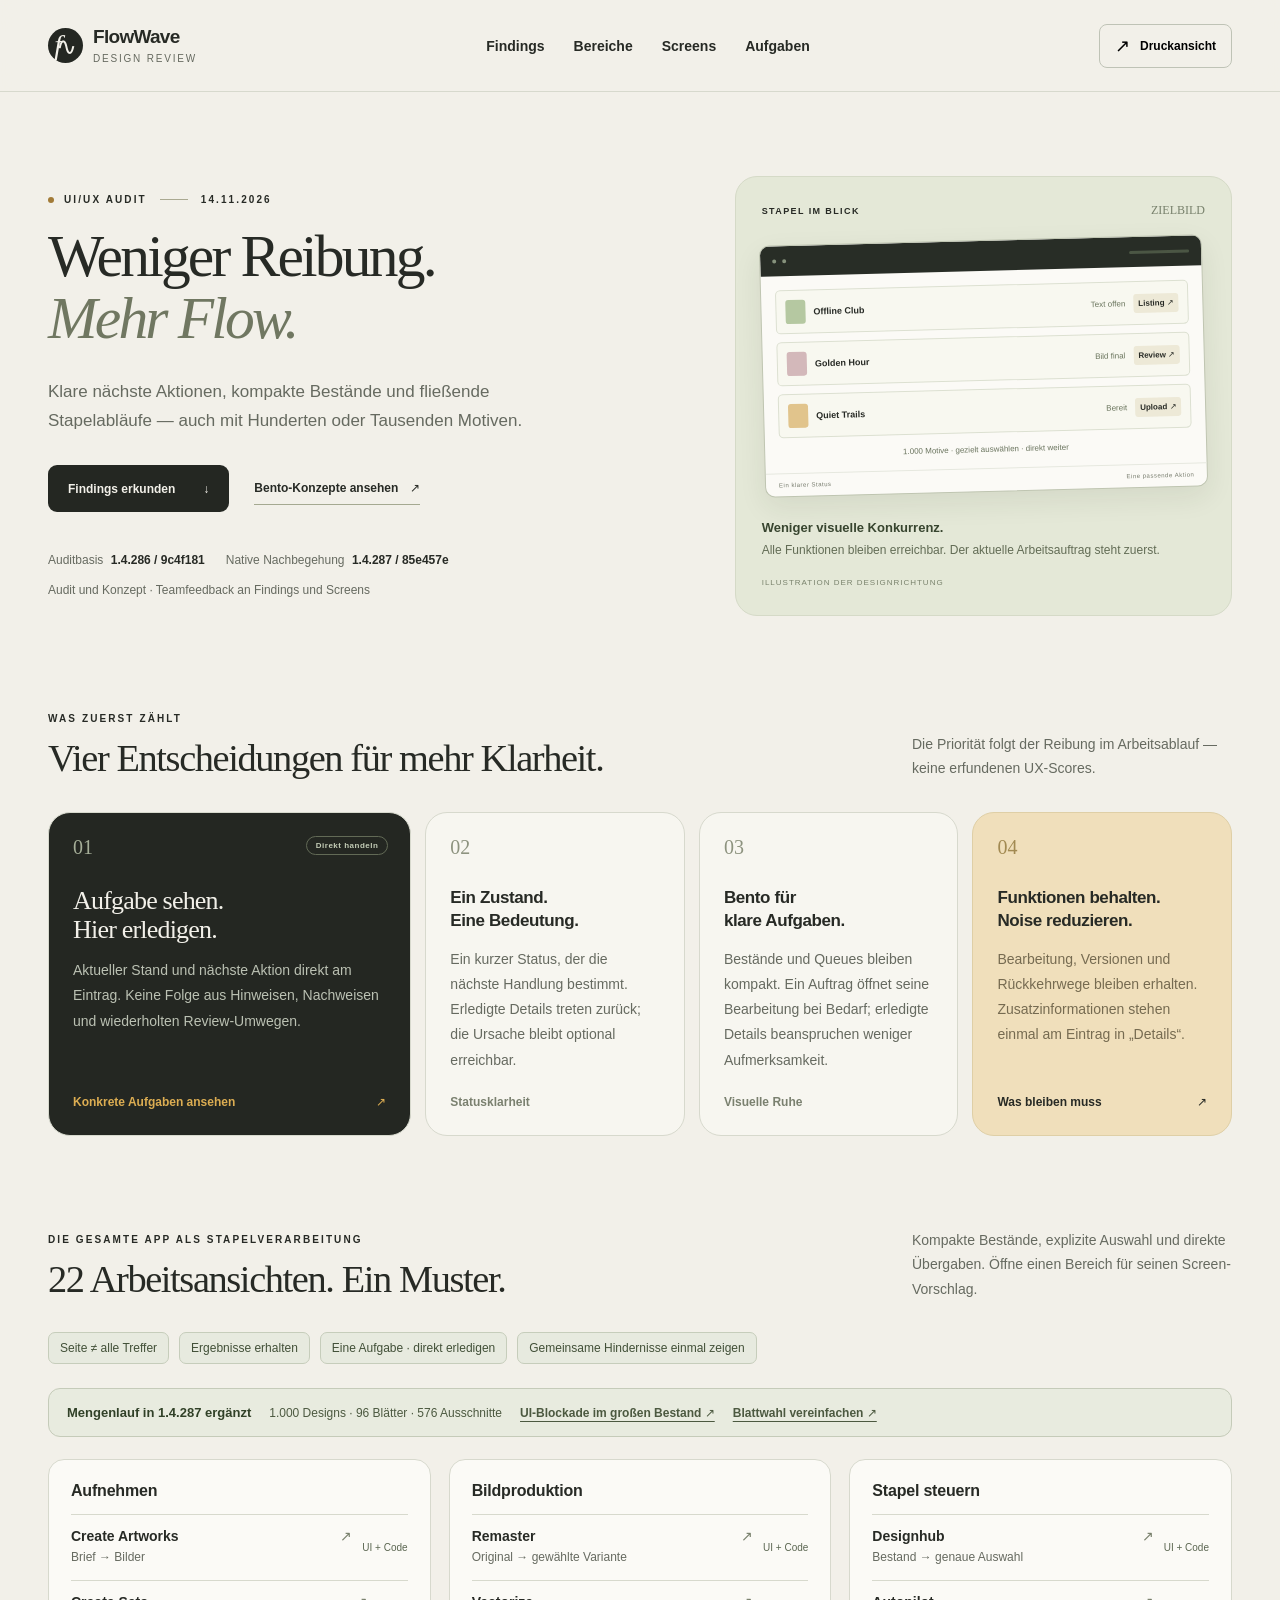
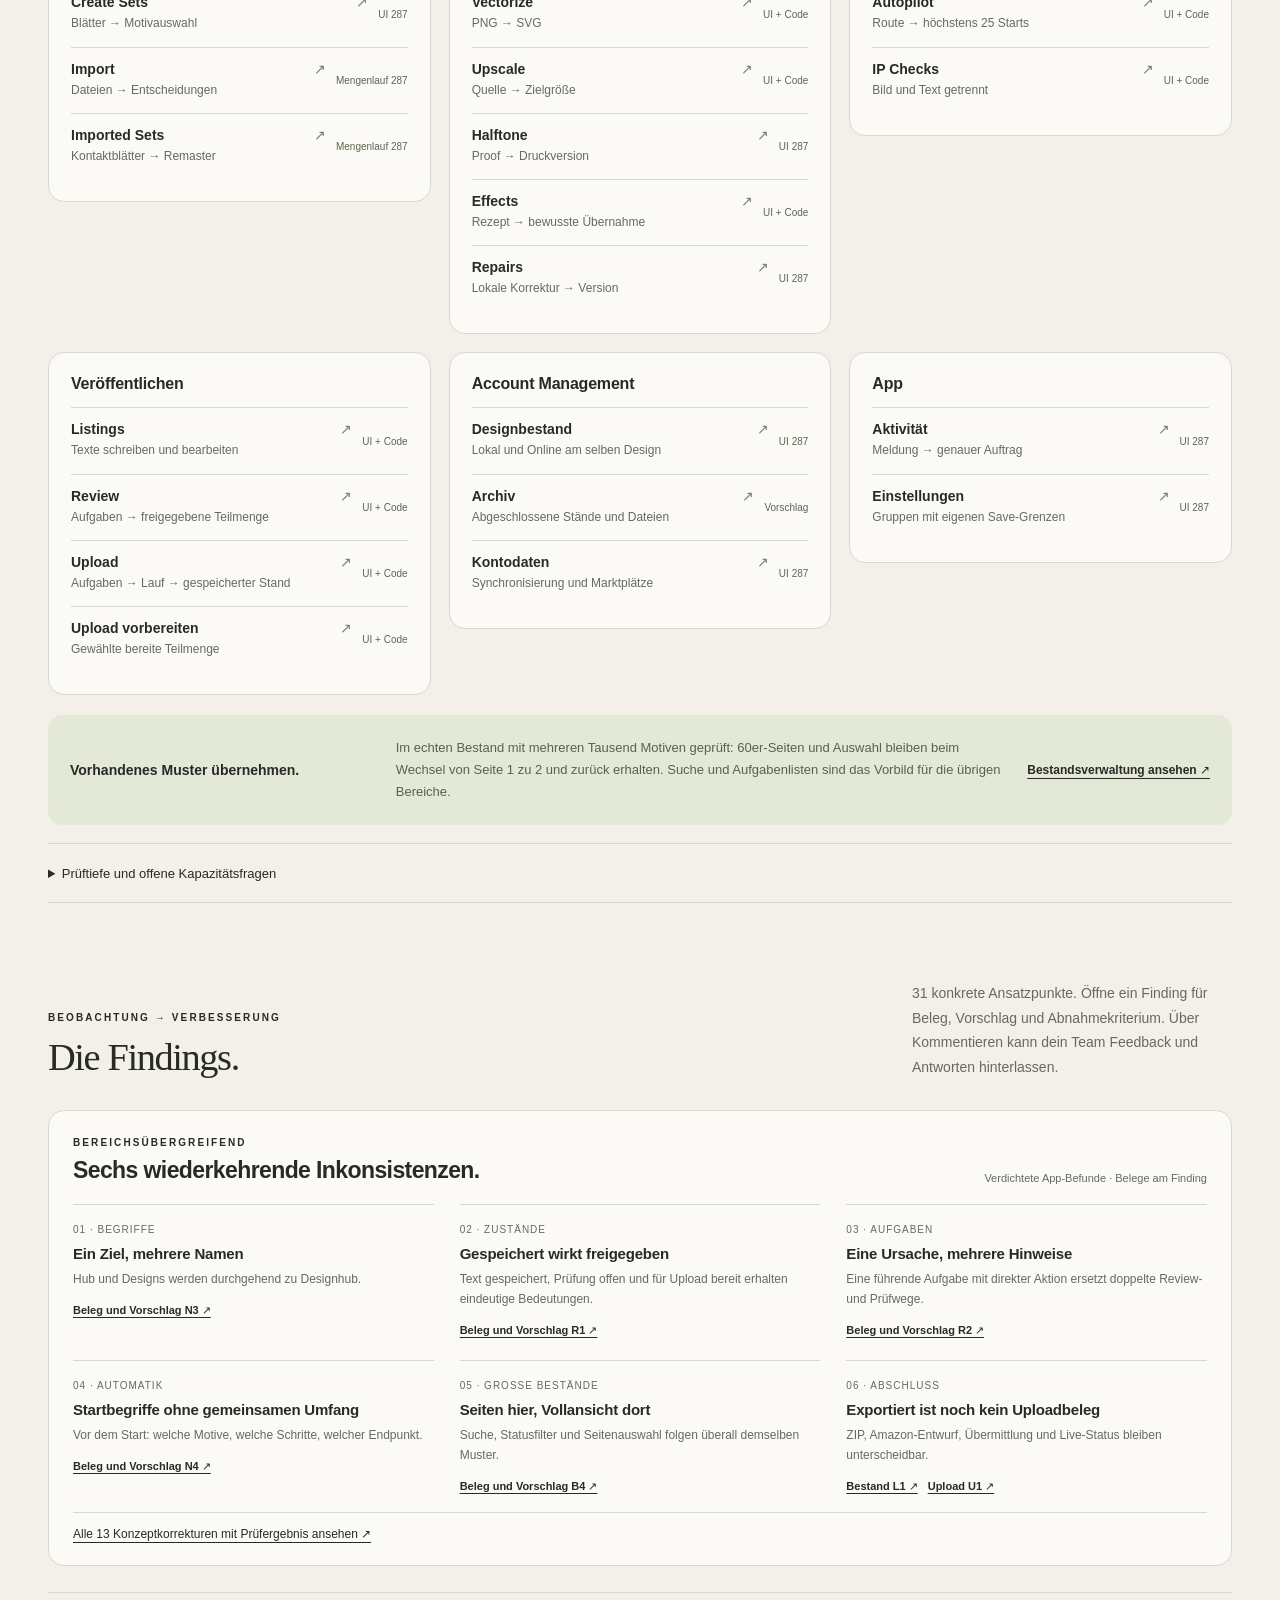
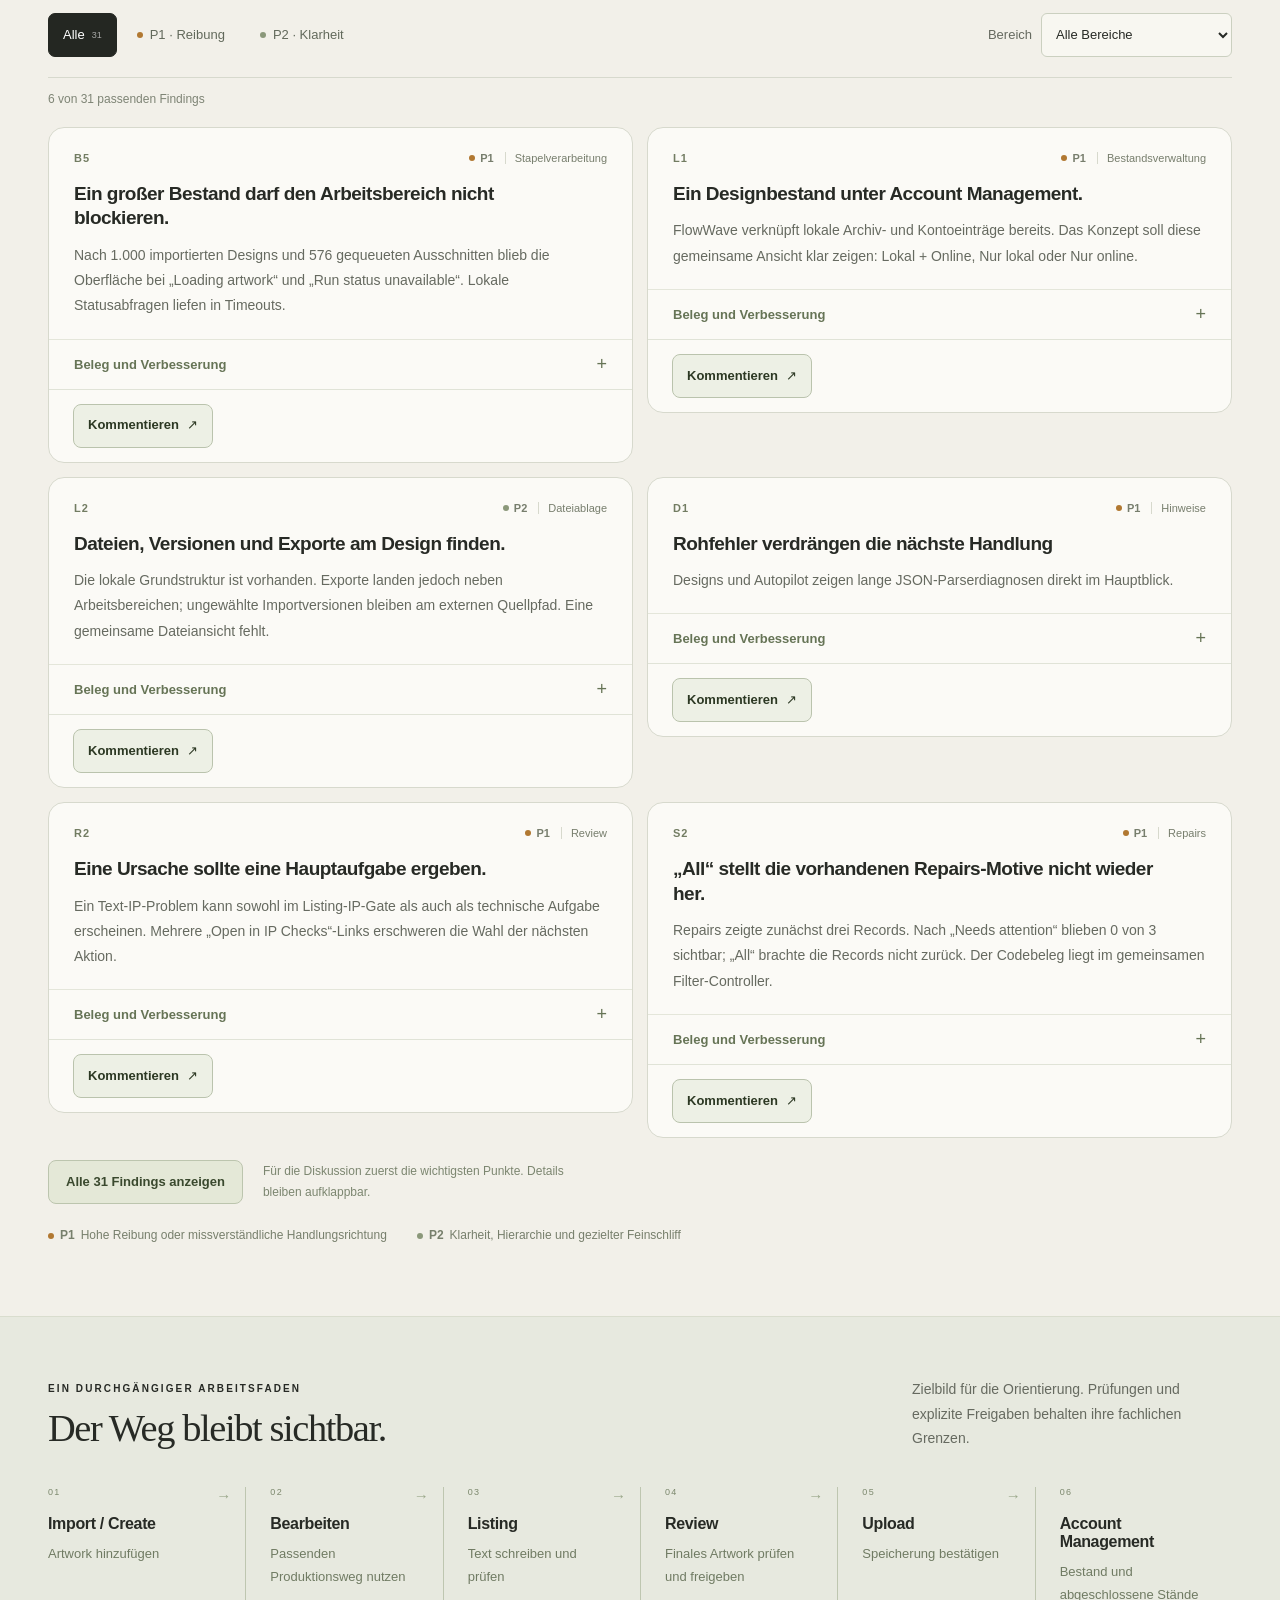
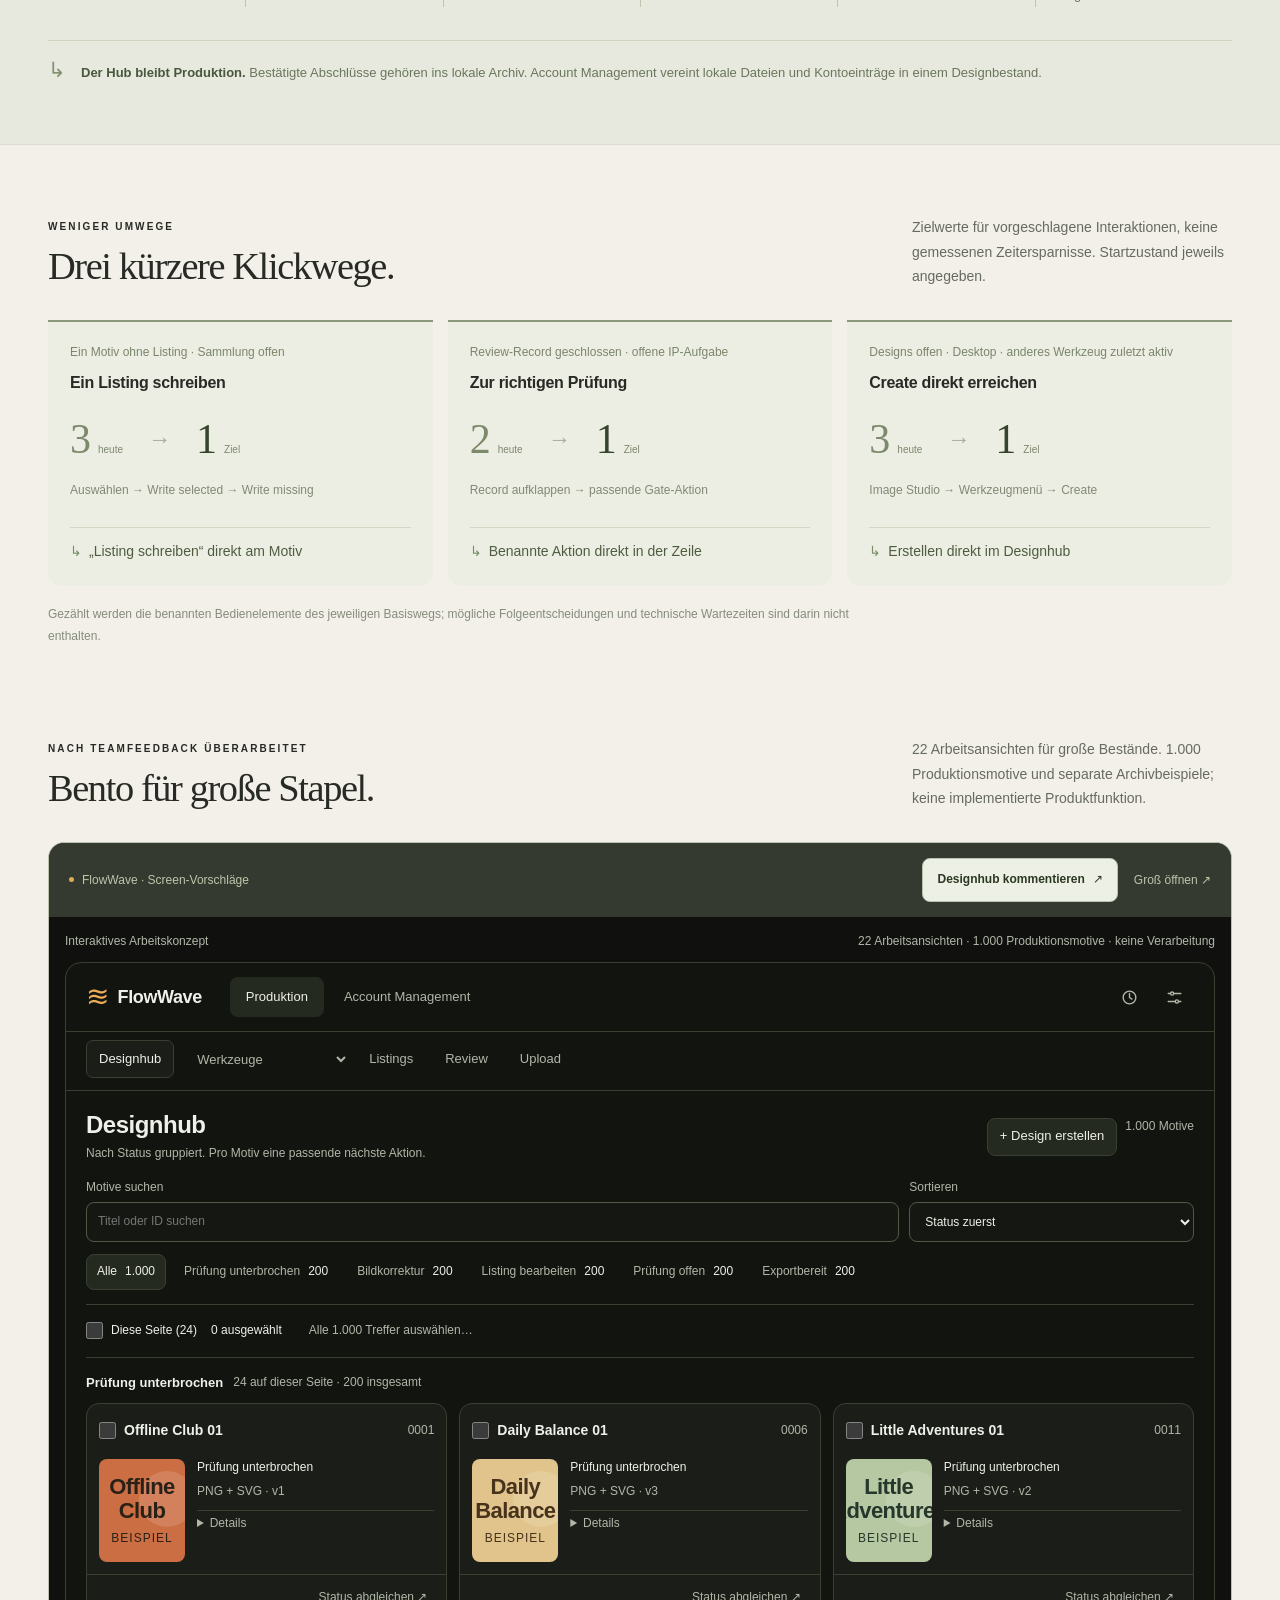
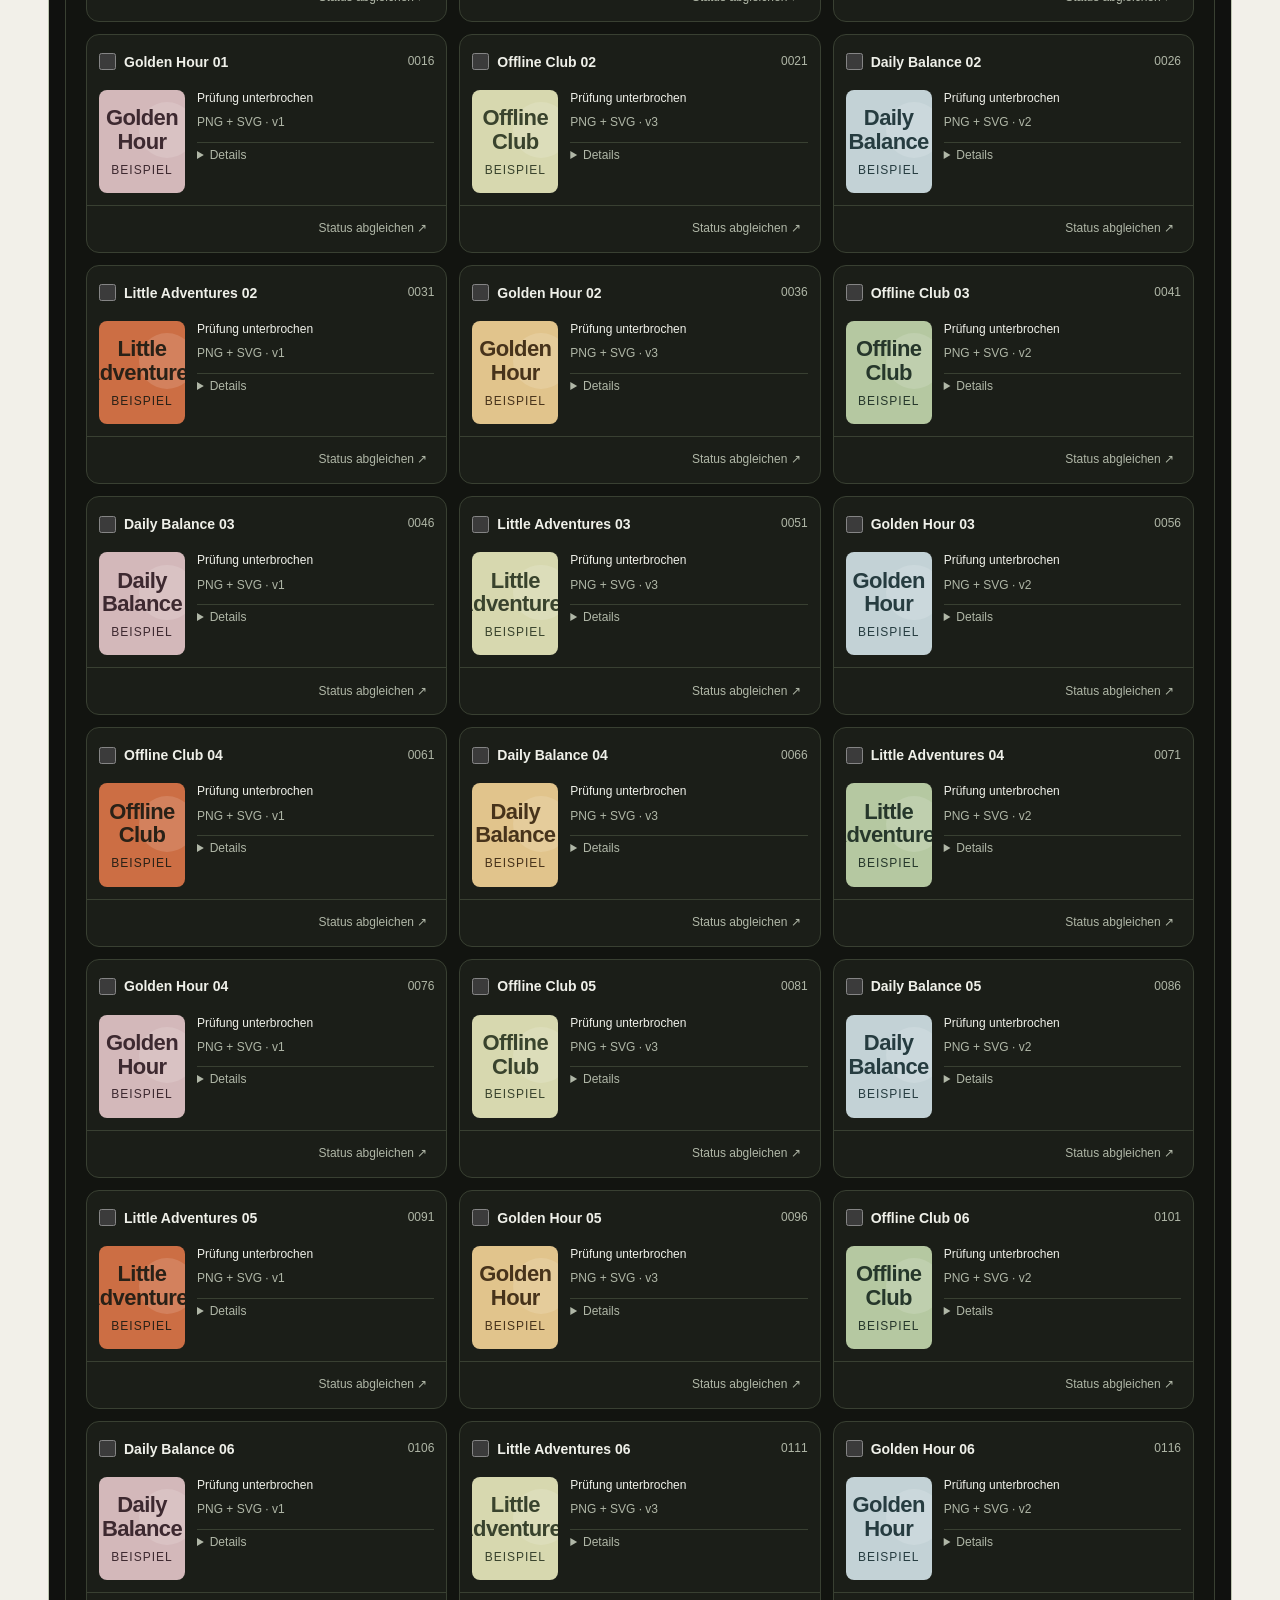
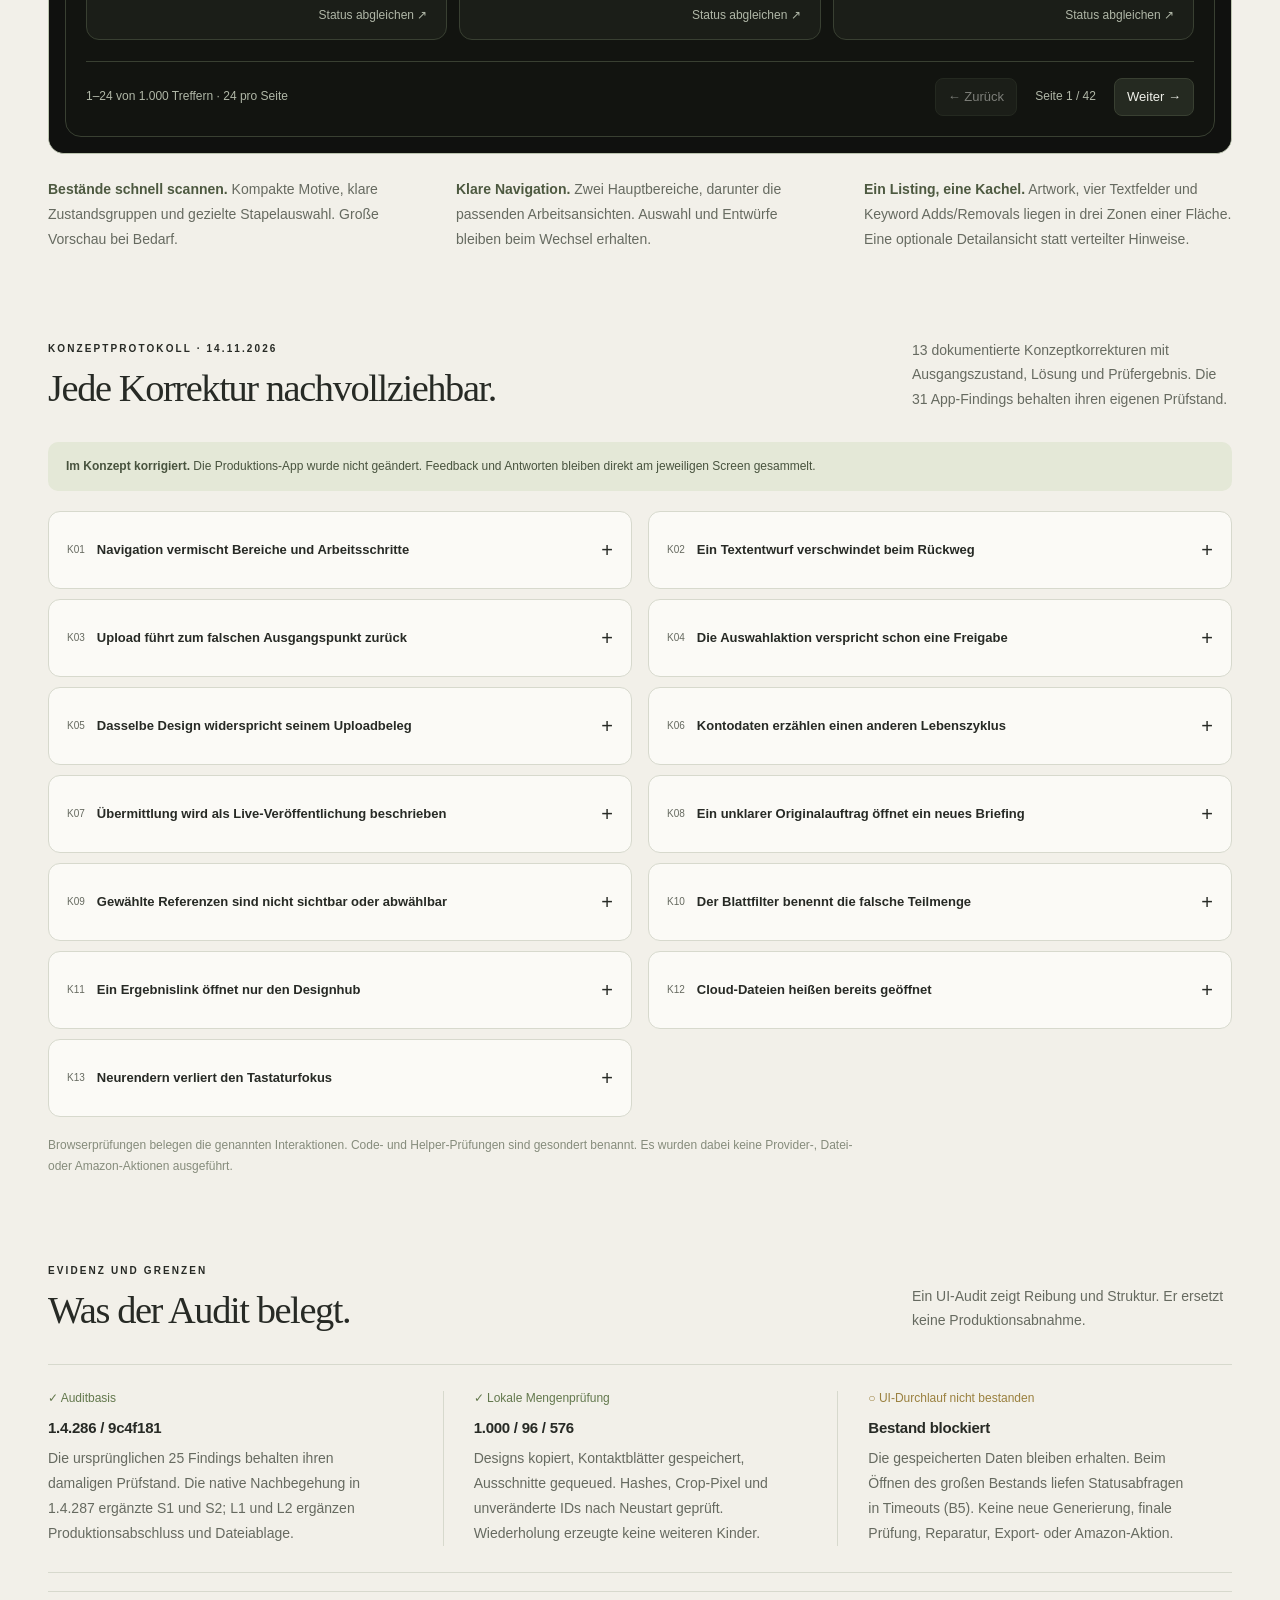
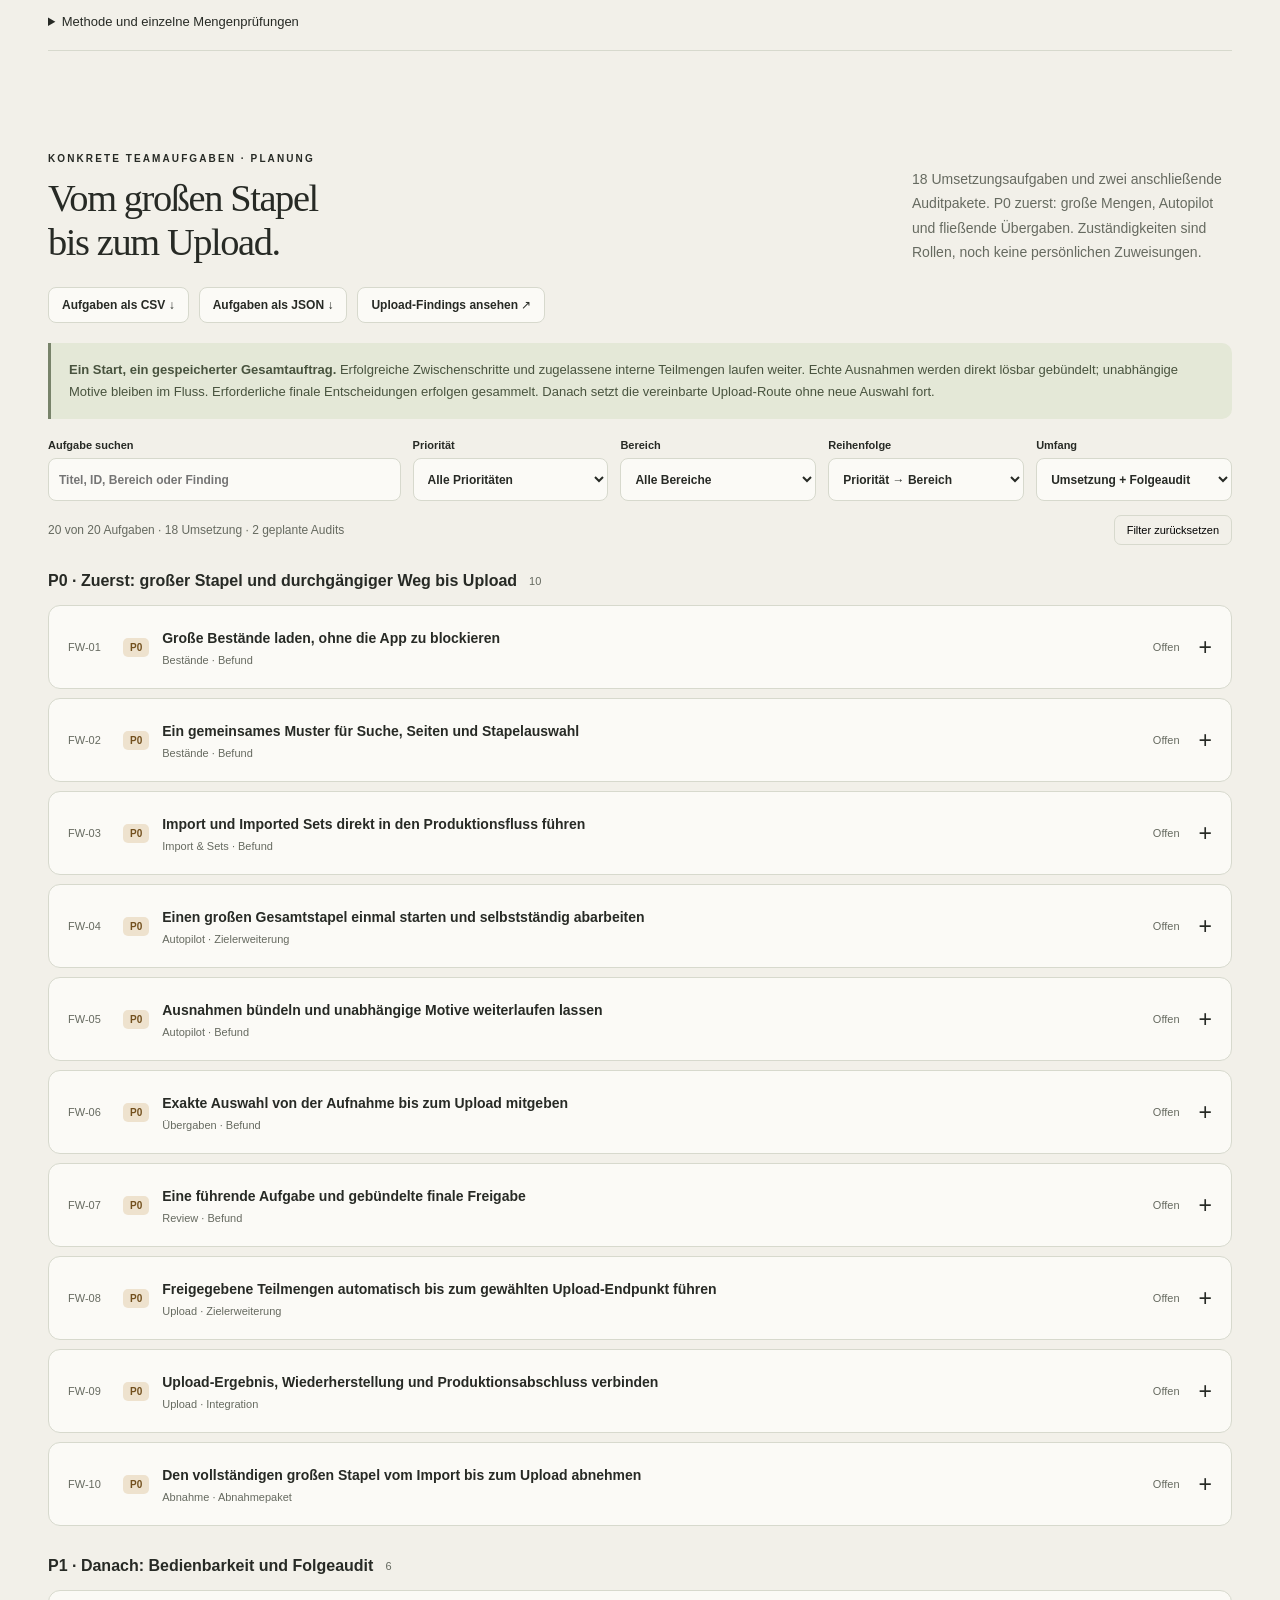
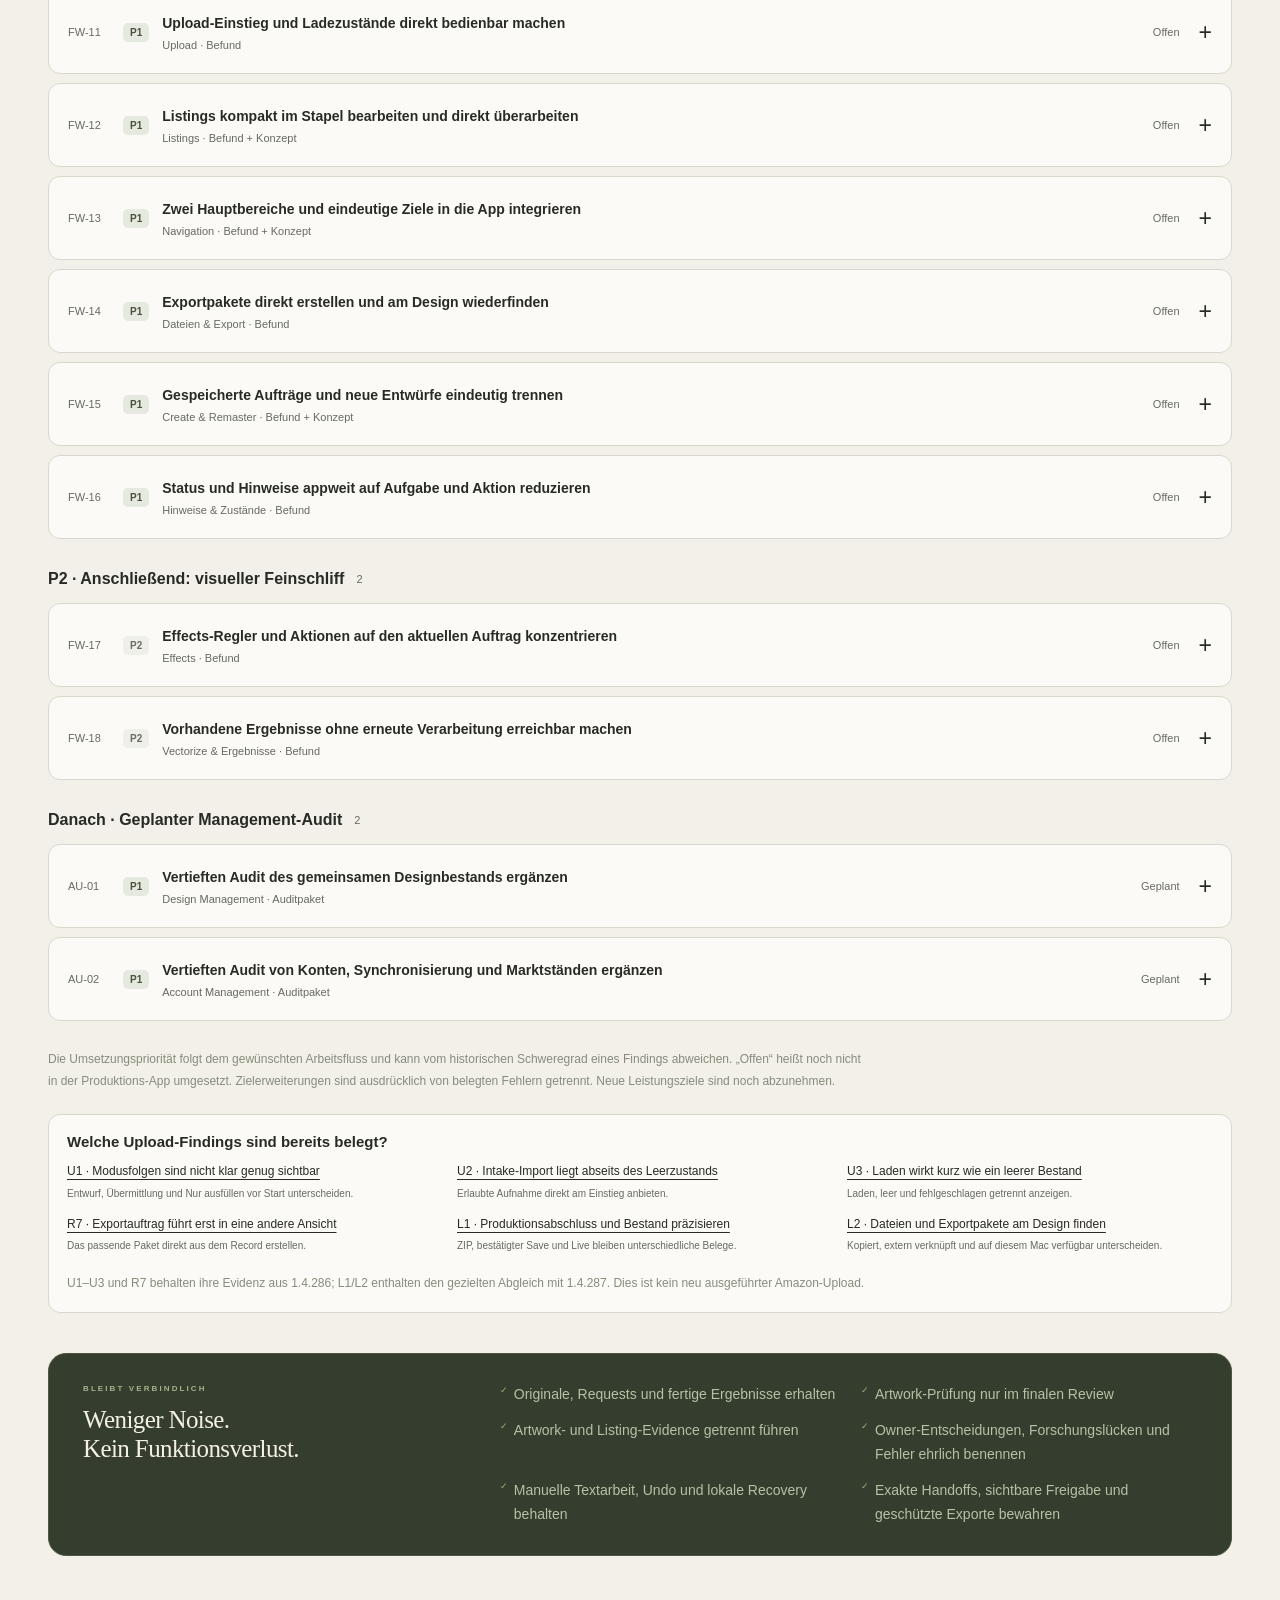
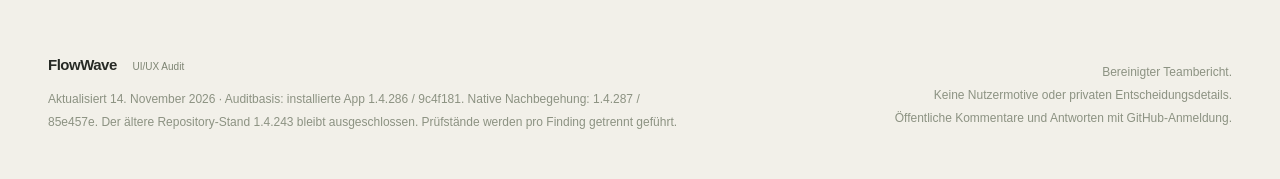
==== commit f9543012: "Turn audit findings into prioritized team implementation backlog" ====
--- a/index.html
+++ b/index.html
@@ -13,13 +13,15 @@
   <link rel="stylesheet" href="concept-archive.css?v=archive287">
   <link rel="stylesheet" href="concept-navigation.css?v=two-areas287-final3">
   <link rel="stylesheet" href="scope.css?v=concept-log287-r1">
+  <link rel="stylesheet" href="team-tasks.css?v=team-backlog287-r2">
   <script src="audit.js?v=consistency287-r2" defer></script>
-  <script src="feedback-config.js?v=consistency287-r2" defer></script>
+  <script src="team-tasks-data.js?v=team-backlog287-r2" defer></script><script src="feedback-config.js?v=team-backlog287-r2" defer></script>
   <script src="concept-scale.js?v=consistency287-r2" defer></script>
   <script src="concept-processes.js?v=consistency287-r2" defer></script>
   <script src="concept-operations.js?v=consistency287-r2" defer></script>
   <script src="concept-archive.js?v=consistency287-r2" defer></script>
-  <script src="comments.js" defer></script>
+  <script src="team-tasks.js?v=team-backlog287-r2" defer></script>
+  <script src="comments.js?v=team-backlog287-r2" defer></script>
   <link rel="stylesheet" href="comments.css">
 </head>
 <body>
@@ -27,7 +29,7 @@
   <header class="site-header">
     <a class="brand" href="#top" aria-label="FlowWave Audit Start"><span class="brand-mark" aria-hidden="true">f<span>∿</span></span><span>FlowWave<span class="brand-sub">Design Review</span></span></a>
     <nav aria-label="Audit Abschnitte">
-      <a href="#findings">Findings</a><a href="#areas">Bereiche</a><a href="#concept">Screens</a><a href="#plan">Umsetzung</a>
+      <a href="#findings">Findings</a><a href="#areas">Bereiche</a><a href="#concept">Screens</a><a href="#team-tasks">Aufgaben</a>
     </nav>
     <button class="print-button" id="printAudit" type="button"><span aria-hidden="true">↗</span> Druckansicht</button>
   </header>
@@ -144,11 +146,25 @@
       <details class="scope-evidence"><summary>Methode und einzelne Mengenprüfungen</summary><p>Installierter FlowWave-Code 1.4.287 / 85e457e, frisches isoliertes Datenprofil, synthetische kleine PNGs. Echte lokale Service-Endpunkte und persistierte Dateien; zusätzliche Browserbeobachtung. Das ist kein vollständiger nativer Produktionslauf und kein Geschwindigkeitsversprechen für große Originaldateien.</p><ul><li>Import: 1.000 eindeutige Dateien, 1.000 bytegleiche Kopien, dauerhafter Receipt.</li><li>Stale Plan: vor Kopieren abgewiesen. Vorschauabbruch: keine Kopien. Nachträglich geänderte Quelle: ausgelassen, gesundes Geschwister importiert. Erneuter Import: eigener Zielname, erstes Original erhalten.</li><li>Imported Sets: 96 erfolgreiche Blätter; zusätzliche Dublette und beschädigte Datei getrennt ausgewiesen. Gespeicherte gesunde Geschwister bleiben bestehen.</li><li>Ausschnitte: 576 Annotationen, sechs Queue-Teilgruppen mit höchstens 100 Einträgen, 576 pixelgenaue Crops. Ein wiederholter 100er-Request erzeugt keine weiteren Kinder.</li><li>Neustart: Quellen, Zielhashes, Blätter, Ausschnittrevisionen und wartende Kinder unverändert. Keine Generierungsversuche oder Zwischen-IP-Prüfungen.</li><li>Dateiablage: bestehende Owner-Einstellungen und lokale Verzeichnismetadaten gelesen, nur Rollen und Struktur ausgewertet. Keine Nutzerdaten verschoben, umbenannt oder gelöscht; keine Bildinhalte für diese Prüfung geladen.</li></ul></details>
     </section>
 
-    <section class="plan-section" id="plan" aria-labelledby="plan-title"><div class="section-wrap">
-      <div class="section-heading"><div><p class="eyebrow">Begrenzte Arbeitspakete</p><h2 id="plan-title">So wird aus dem Audit<br>eine ruhigere App.</h2></div><p>In dieser Reihenfolge umsetzen. Bereits bestätigte Abläufe bleiben erhalten; geprüft wird jeweils der betroffene Vertrag.</p></div>
-      <div class="plan-list"><article><span class="plan-number">01</span><div><span class="plan-tag">Zuerst · Handlungsrichtung</span><h3>Zustände und nächste Aktion vereinheitlichen</h3><p>Zuerst den Mengen-Engpass B5 beseitigen. Dann doppelte Ursachen zusammenführen und Aufgaben direkt am Eintrag erledigbar machen.</p></div><div class="plan-exit"><strong>Fertig, wenn</strong><p>Jeder betroffene Zustand eine eindeutige Aufgabe, Aktion und Konsequenz zeigt.</p></div></article><article><span class="plan-number">02</span><div><span class="plan-tag">Dann · Informationshierarchie</span><h3>Die bestehenden Arbeitsbereiche beruhigen</h3><p>Import und Blattwahl begrenzt laden. Ein Status, eine führende Aktion, ein optionales Details je Eintrag. Produktion abschließen; lokale und Online-Daten im selben Designbestand verwalten.</p></div><div class="plan-exit"><strong>Fertig, wenn</strong><p>Desktop und schmale Ansicht ohne konkurrierende Hauptaktionen und versteckte Fehler funktionieren.</p></div></article><article><span class="plan-number">03</span><div><span class="plan-tag">Abschließend · Gezielte Abnahme</span><h3>Klickwege und Erhalt der Funktionen prüfen</h3><p>Große gemischte Stapel mit Seitenwechsel, partiellen Fehlern, Pause und originalgebundener Recovery abnehmen. Tastatur und Fokus-Rückkehr mitprüfen.</p></div><div class="plan-exit"><strong>Fertig, wenn</strong><p>Kürzere Wege belegt sind und exakte Prüf-, Freigabe- und Exportgrenzen unverändert tragen.</p></div></article></div>
+    <section class="section-wrap team-backlog" id="team-tasks" aria-labelledby="plan-title"><span id="plan" aria-hidden="true"></span>
+      <div class="section-heading"><div><p class="eyebrow">Konkrete Teamaufgaben · Planung</p><h2 id="plan-title">Vom großen Stapel<br>bis zum Upload.</h2></div><p>18 Umsetzungsaufgaben und zwei anschließende Auditpakete. P0 zuerst: große Mengen, Autopilot und fließende Übergaben. Zuständigkeiten sind Rollen, noch keine persönlichen Zuweisungen.</p></div>
+      <div class="team-backlog-actions"><a href="team-tasks.csv" download>Aufgaben als CSV ↓</a><a href="team-tasks.json" download>Aufgaben als JSON ↓</a><a href="#upload-findings">Upload-Findings ansehen ↗</a></div>
+      <p class="team-backlog-note"><strong>Ein Start, ein gespeicherter Gesamtauftrag.</strong> Erfolgreiche Zwischenschritte und zugelassene interne Teilmengen laufen weiter. Echte Ausnahmen werden direkt lösbar gebündelt; unabhängige Motive bleiben im Fluss. Erforderliche finale Entscheidungen erfolgen gesammelt. Danach setzt die vereinbarte Upload-Route ohne neue Auswahl fort.</p>
+      <div class="team-task-controls"><label>Aufgabe suchen<input type="search" id="teamTaskSearch" aria-label="Aufgabe suchen" placeholder="Titel, ID, Bereich oder Finding"></label><label>Priorität<select id="teamTaskPriority" aria-label="Priorität"><option value="all">Alle Prioritäten</option><option value="P0">P0 · Zuerst</option><option value="P1">P1 · Danach</option><option value="P2">P2 · Anschließend</option></select></label><label>Bereich<select id="teamTaskArea" aria-label="Bereich"><option value="all">Alle Bereiche</option></select></label><label>Reihenfolge<select id="teamTaskOrder" aria-label="Reihenfolge"><option value="priority">Priorität → Bereich</option><option value="area">Bereich → Priorität</option></select></label><label>Umfang<select id="teamTaskPhase" aria-label="Umfang"><option value="all">Umsetzung + Folgeaudit</option><option value="implementation">Umsetzung</option><option value="audit">Geplante Folgeaudits</option></select></label></div>
+      <div class="team-task-toolbar"><p role="status" aria-live="polite" id="teamTaskCount"></p><button type="button" id="teamTaskReset">Filter zurücksetzen</button></div>
+      <div id="teamTaskList"></div><p id="teamTaskEmpty" hidden>Keine Aufgaben für diese Auswahl. Filter oder Suchtext ändern.</p>
+      <noscript>Die Aufgabenliste benötigt JavaScript. Alle Aufgaben mit Abnahmekriterien stehen auch in der verlinkten CSV und JSON bereit.</noscript>
+      <p class="section-footnote">Die Umsetzungspriorität folgt dem gewünschten Arbeitsfluss und kann vom historischen Schweregrad eines Findings abweichen. „Offen“ heißt noch nicht in der Produktions-App umgesetzt. Zielerweiterungen sind ausdrücklich von belegten Fehlern getrennt. Neue Leistungsziele sind noch abzunehmen.</p>
+      <aside class="team-upload-findings" id="upload-findings" aria-labelledby="upload-findings-title"><h3 id="upload-findings-title">Welche Upload-Findings sind bereits belegt?</h3><ul>
+        <li><a href="#U1">U1 · Modusfolgen sind nicht klar genug sichtbar</a><small>Entwurf, Übermittlung und Nur ausfüllen vor Start unterscheiden.</small></li>
+        <li><a href="#U2">U2 · Intake-Import liegt abseits des Leerzustands</a><small>Erlaubte Aufnahme direkt am Einstieg anbieten.</small></li>
+        <li><a href="#U3">U3 · Laden wirkt kurz wie ein leerer Bestand</a><small>Laden, leer und fehlgeschlagen getrennt anzeigen.</small></li>
+        <li><a href="#R7">R7 · Exportauftrag führt erst in eine andere Ansicht</a><small>Das passende Paket direkt aus dem Record erstellen.</small></li>
+        <li><a href="#L1">L1 · Produktionsabschluss und Bestand präzisieren</a><small>ZIP, bestätigter Save und Live bleiben unterschiedliche Belege.</small></li>
+        <li><a href="#L2">L2 · Dateien und Exportpakete am Design finden</a><small>Kopiert, extern verknüpft und auf diesem Mac verfügbar unterscheiden.</small></li>
+      </ul><p class="section-footnote">U1–U3 und R7 behalten ihre Evidenz aus 1.4.286; L1/L2 enthalten den gezielten Abgleich mit 1.4.287. Dies ist kein neu ausgeführter Amazon-Upload.</p></aside>
       <aside class="preserve-panel" id="preserve"><div><p class="eyebrow">Bleibt verbindlich</p><h3>Weniger Noise.<br>Kein Funktionsverlust.</h3></div><ul><li>Originale, Requests und fertige Ergebnisse erhalten</li><li>Artwork-Prüfung nur im finalen Review</li><li>Artwork- und Listing-Evidence getrennt führen</li><li>Owner-Entscheidungen, Forschungslücken und Fehler ehrlich benennen</li><li>Manuelle Textarbeit, Undo und lokale Recovery behalten</li><li>Exakte Handoffs, sichtbare Freigabe und geschützte Exporte bewahren</li></ul></aside>
-    </div></section>
+    </section>
   </main>
 
   <footer class="site-footer section-wrap"><div><a class="footer-brand" href="#top">FlowWave <span>UI/UX Audit</span></a><p>Aktualisiert 14. November 2026 · Auditbasis: installierte App 1.4.286 / 9c4f181. Native Nachbegehung: 1.4.287 / 85e457e. Der ältere Repository-Stand 1.4.243 bleibt ausgeschlossen. Prüfstände werden pro Finding getrennt geführt.</p></div><p>Bereinigter Teambericht.<br>Keine Nutzermotive oder privaten Entscheidungsdetails.<br>Öffentliche Kommentare und Antworten mit GitHub-Anmeldung.</p></footer>
--- a/team-tasks.css
+++ b/team-tasks.css
@@ -0,0 +1,17 @@
+.team-backlog{padding-block:25px 65px;scroll-margin-top:105px}
+.team-backlog .section-heading{margin-bottom:22px}
+.team-backlog-actions{display:flex;flex-wrap:wrap;gap:10px;align-items:center;margin-bottom:20px}.team-backlog-actions a{border:1px solid var(--line);border-radius:8px;padding:10px 13px;font-size:12px;font-weight:600;background:var(--white)}
+.team-backlog-note{border-left:3px solid #78836a;background:var(--olive);border-radius:0 10px 10px 0;padding:16px 18px;font-size:13px;line-height:1.7;color:#48533e;margin:0 0 20px}
+.team-task-controls{display:grid;grid-template-columns:1.8fr repeat(4,minmax(0,1fr));gap:12px;align-items:end}.team-task-controls label{display:flex;flex-direction:column;gap:7px;font-size:11px;font-weight:600;min-width:0}.team-task-controls input,.team-task-controls select{width:100%;min-width:0;min-height:43px;padding:10px;border:1px solid var(--line);border-radius:8px;background:var(--white);color:var(--ink);font:inherit;font-size:12px}.team-task-toolbar{display:flex;flex-wrap:wrap;justify-content:space-between;align-items:center;gap:12px;margin:14px 0 24px}.team-task-toolbar p{margin:0;font-size:12px;color:var(--muted)}.team-task-toolbar button{padding:8px 12px;font-size:11px;border:1px solid var(--line);background:transparent;border-radius:7px}
+.team-task-group{margin-bottom:28px}.team-task-group>h3{display:flex;gap:12px;align-items:center;font-size:16px;margin:0 0 12px;line-height:1.5}.team-task-group>h3 span{font-size:11px;font-weight:400;color:var(--muted)}
+.team-task{border:1px solid var(--line);border-radius:12px;background:var(--white);margin-bottom:9px;scroll-margin-top:110px}.team-task>summary{display:flex;align-items:center;gap:13px;padding:17px 19px;min-height:82px;cursor:pointer;list-style:none}.team-task>summary::-webkit-details-marker{display:none}.team-task-id{font-size:11px;color:var(--muted);width:42px;flex-shrink:0}.team-task-priority{padding:4px 7px;border-radius:5px;font-size:10px;font-weight:600;background:#e6e9df;color:#48533e}.team-task-priority--P0{background:#eee2ce;color:#72501e}.team-task-priority--P2{background:#efefea;color:#686d62}.team-task-copy{min-width:0;flex:1}.team-task-copy strong{display:block;font-size:14px;line-height:1.5;font-weight:600}.team-task-copy small{display:block;font-size:11px;color:var(--muted);margin-top:5px}.team-task-status{font-size:11px;color:var(--muted)}.team-task-plus{font-size:23px;font-weight:400;margin-left:6px}.team-task[open] .team-task-plus{transform:rotate(45deg)}
+.team-task-body{border-top:1px solid var(--line);padding:22px 24px;max-width:100%}.team-task-body p,.team-task-body li{font-size:13px;color:var(--muted);line-height:1.75}.team-task-body .team-task-outcome{font-size:15px;color:var(--ink);font-weight:500;margin:0 0 18px}.team-task-body h4{font-size:11px;text-transform:uppercase;letter-spacing:1px;margin:20px 0 8px}.team-task-body ol{padding-left:23px;margin:0}.team-task-body li{padding-left:4px;margin:8px 0}.team-task-meta{display:grid;grid-template-columns:1fr 2fr;gap:14px;margin:0}.team-task-meta dt{font-size:10px;color:var(--muted);margin-bottom:5px}.team-task-meta dd{font-size:12px;margin:0;line-height:1.7}.team-task-meta a,.team-task-links a{text-decoration:underline;text-underline-offset:4px}.team-task-links{display:flex;flex-wrap:wrap;align-items:center;gap:12px;border-top:1px solid var(--line);padding-top:16px;margin-top:20px;font-size:11px}.team-task-links>span{color:var(--muted)}.team-task-links .af-feedback-button{margin-left:auto;font-size:11px;padding:10px 12px}
+.team-upload-findings{margin-top:22px;border:1px solid var(--line);border-radius:12px;padding:18px;background:var(--white)}.team-upload-findings h3{font-size:15px;margin:0 0 12px}.team-upload-findings ul{display:grid;grid-template-columns:repeat(3,minmax(0,1fr));gap:12px 24px;list-style:none;padding:0;margin:0}.team-upload-findings li{font-size:12px;line-height:1.65}.team-upload-findings a{text-decoration:underline;text-underline-offset:4px}.team-upload-findings small{display:block;color:var(--muted);margin-top:4px}
+@media(max-width:1000px){.team-task-controls{grid-template-columns:repeat(3,minmax(0,1fr))}.team-task-controls label:first-child{grid-column:span 2}.team-upload-findings ul{grid-template-columns:repeat(2,minmax(0,1fr))}}
+@media(max-width:580px){.team-task-controls{grid-template-columns:repeat(2,minmax(0,1fr))}.team-task-controls label:first-child{grid-column:1/-1}.team-task>summary{padding:15px 12px;gap:8px}.team-task-id{width:37px;font-size:10px}.team-task-copy strong{font-size:12px}.team-task-status{display:none}.team-task-copy small{font-size:10px}.team-task-body{padding:18px 16px}.team-task-meta{grid-template-columns:1fr}.team-task-links .af-feedback-button{margin-left:0}.team-upload-findings ul{grid-template-columns:1fr}.team-backlog{padding-bottom:38px}}
+@media print{.team-task-controls,.team-task-toolbar,.team-backlog-actions,.team-task-links button,.team-task-plus{display:none!important}.team-task{break-inside:avoid}.team-task-body{display:block!important}.team-task-group{margin-bottom:12pt}}
+
+.team-backlog .preserve-panel{color:var(--paper)}
+#upload-findings{scroll-margin-top:110px}
+
+@media(max-width:580px){.site-header nav a[href="#team-tasks"]{display:inline}.site-header nav a[href="#concept"]{display:none}}
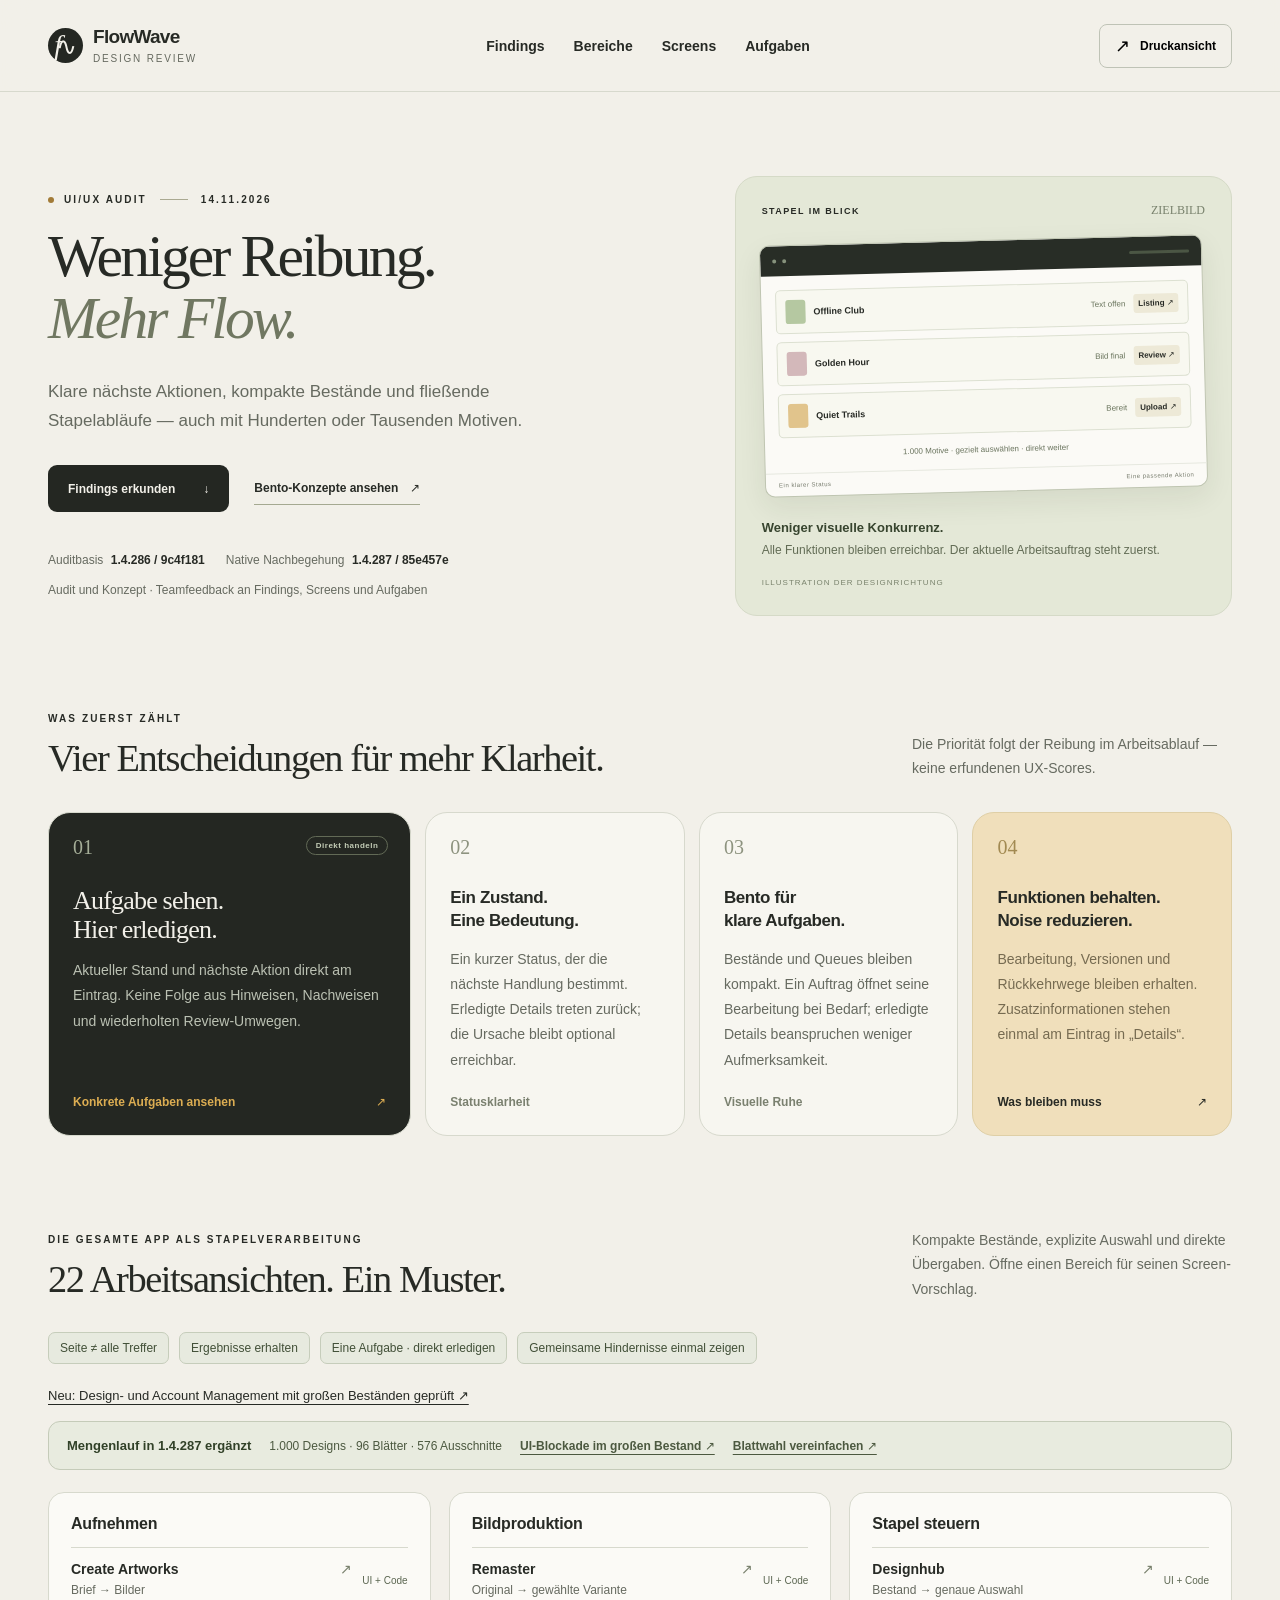
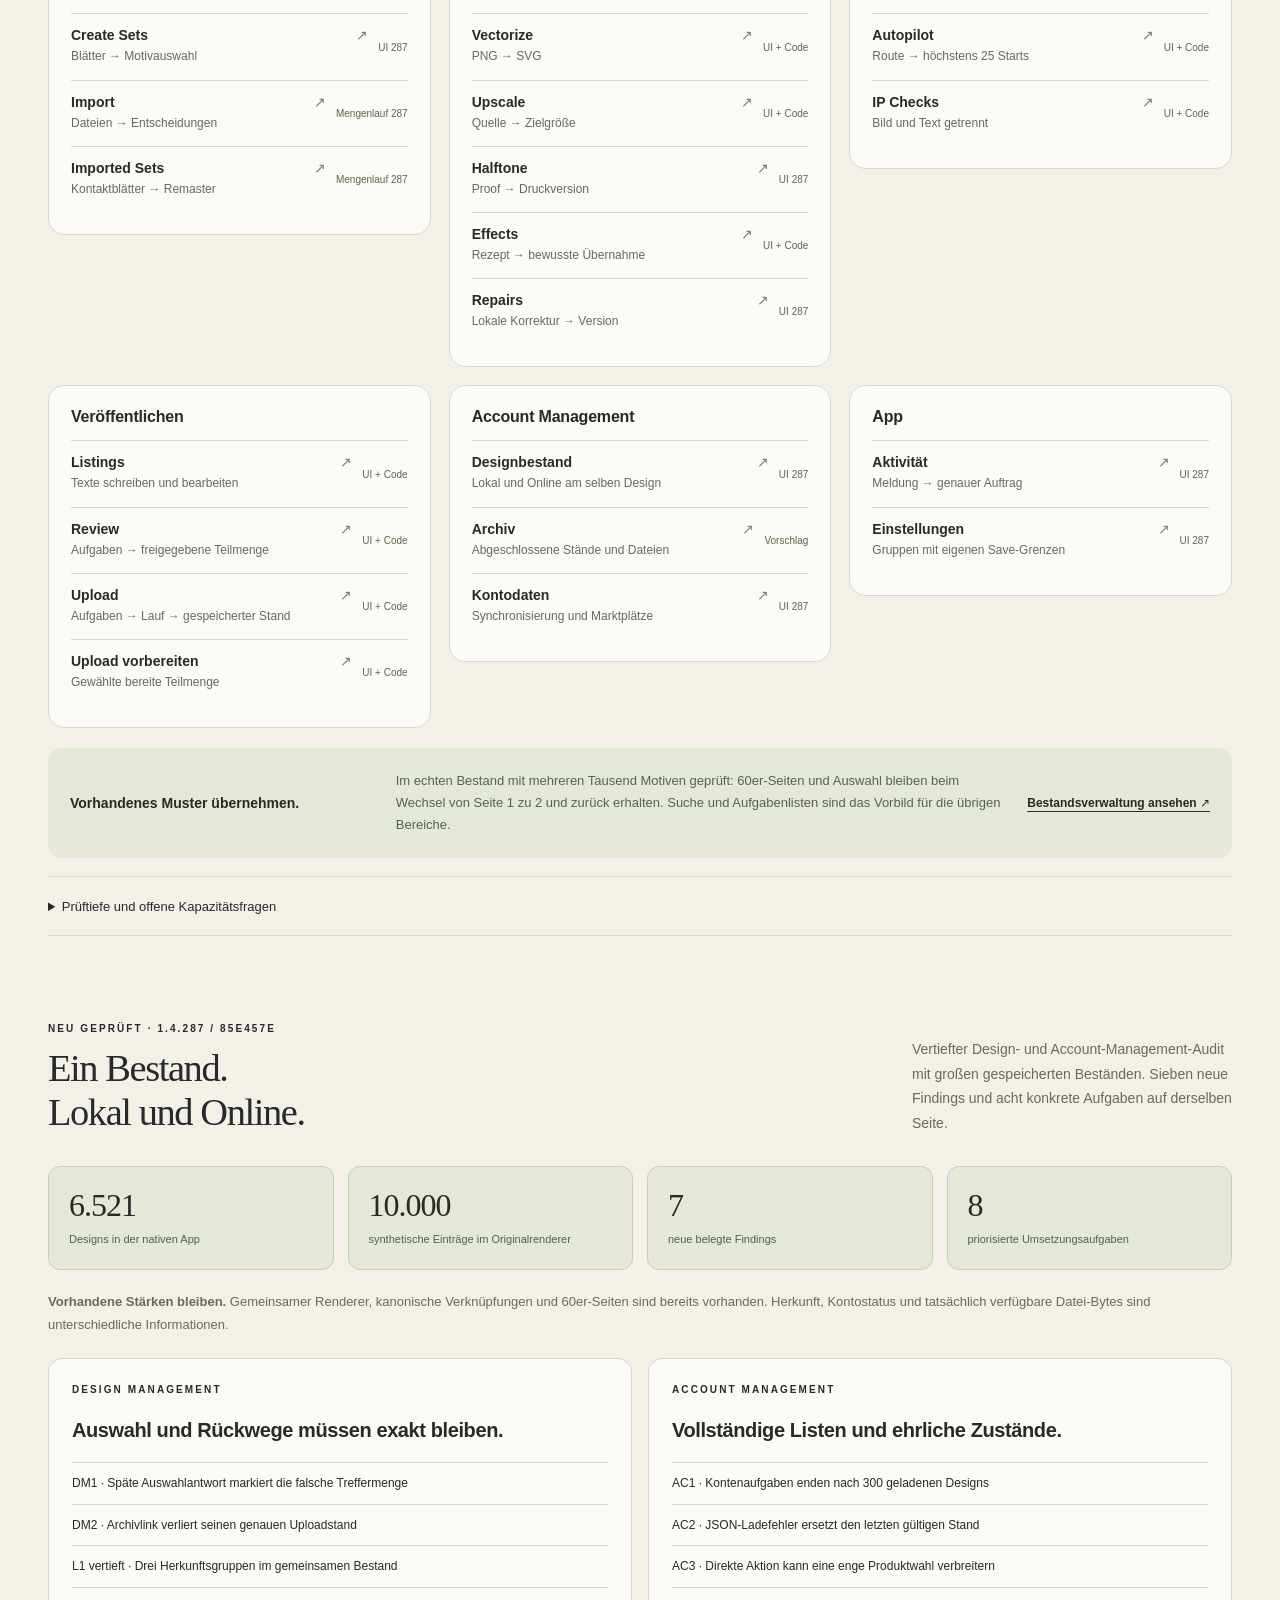
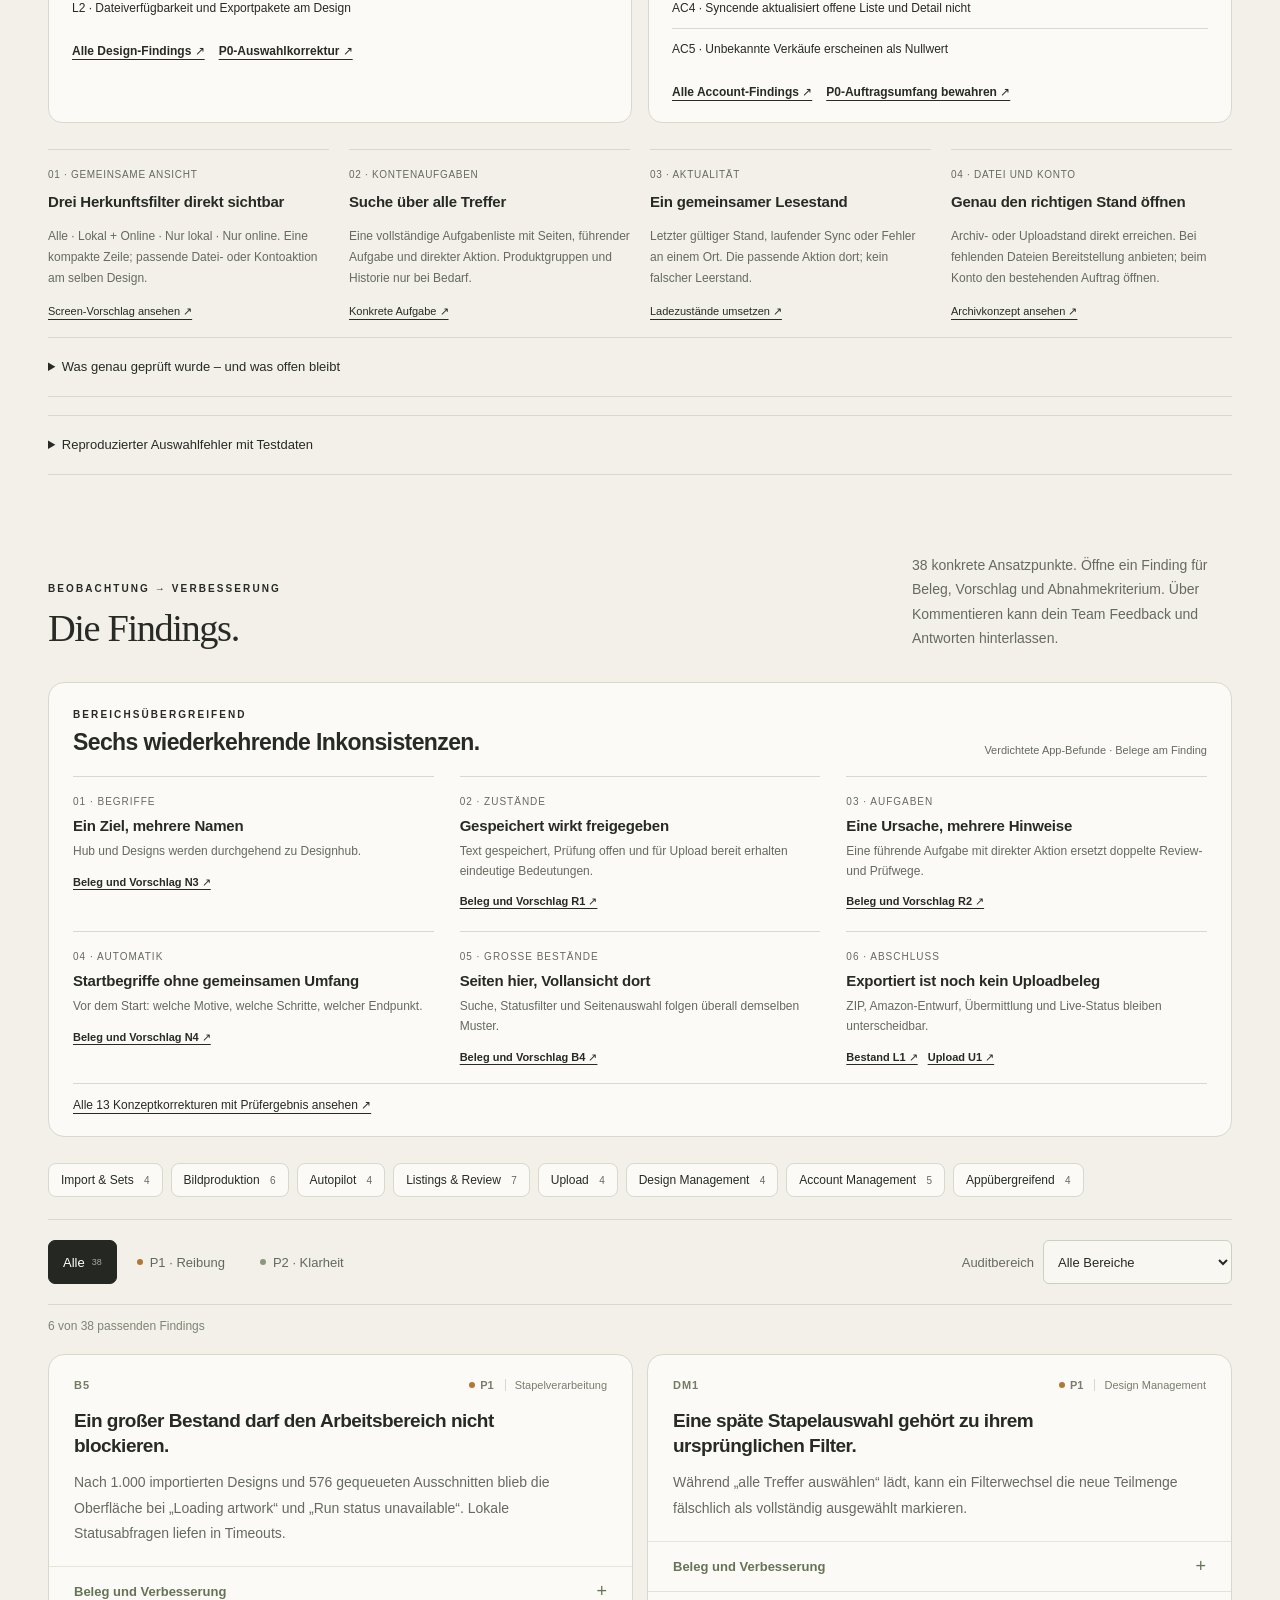
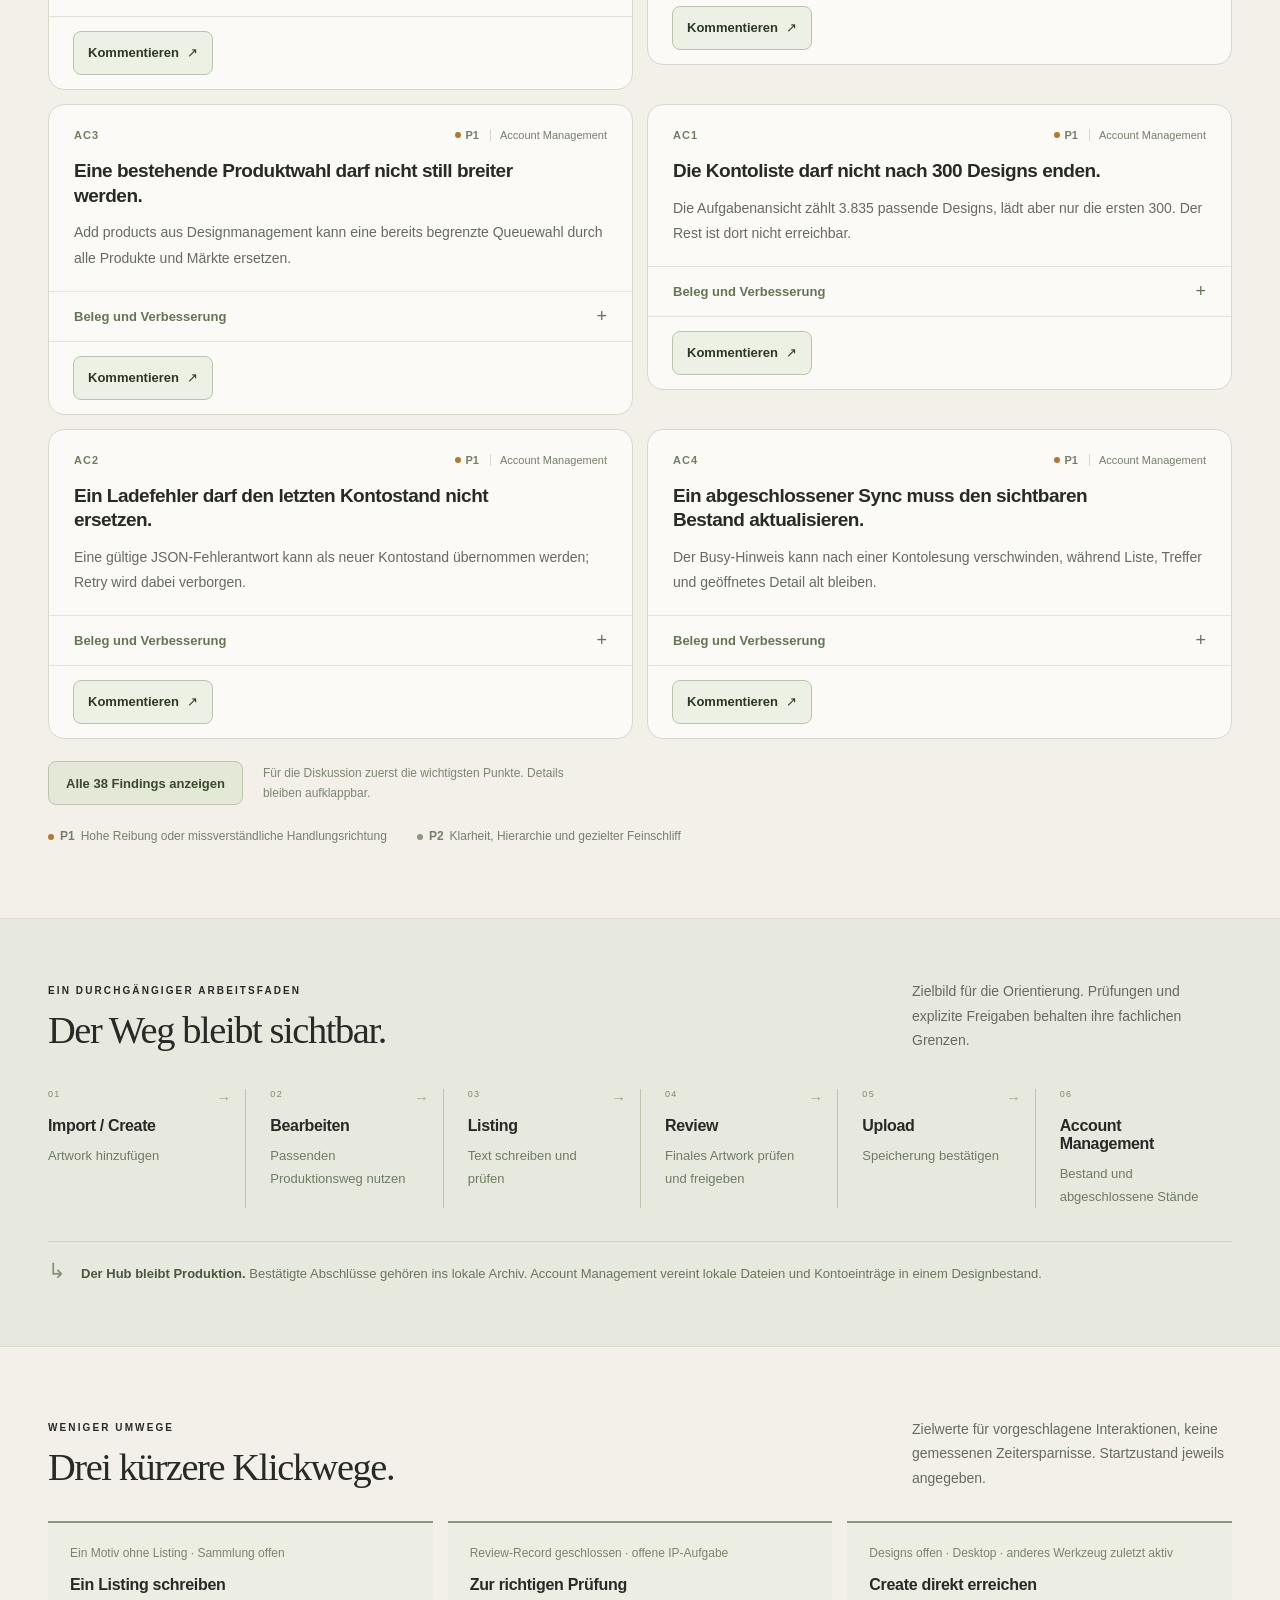
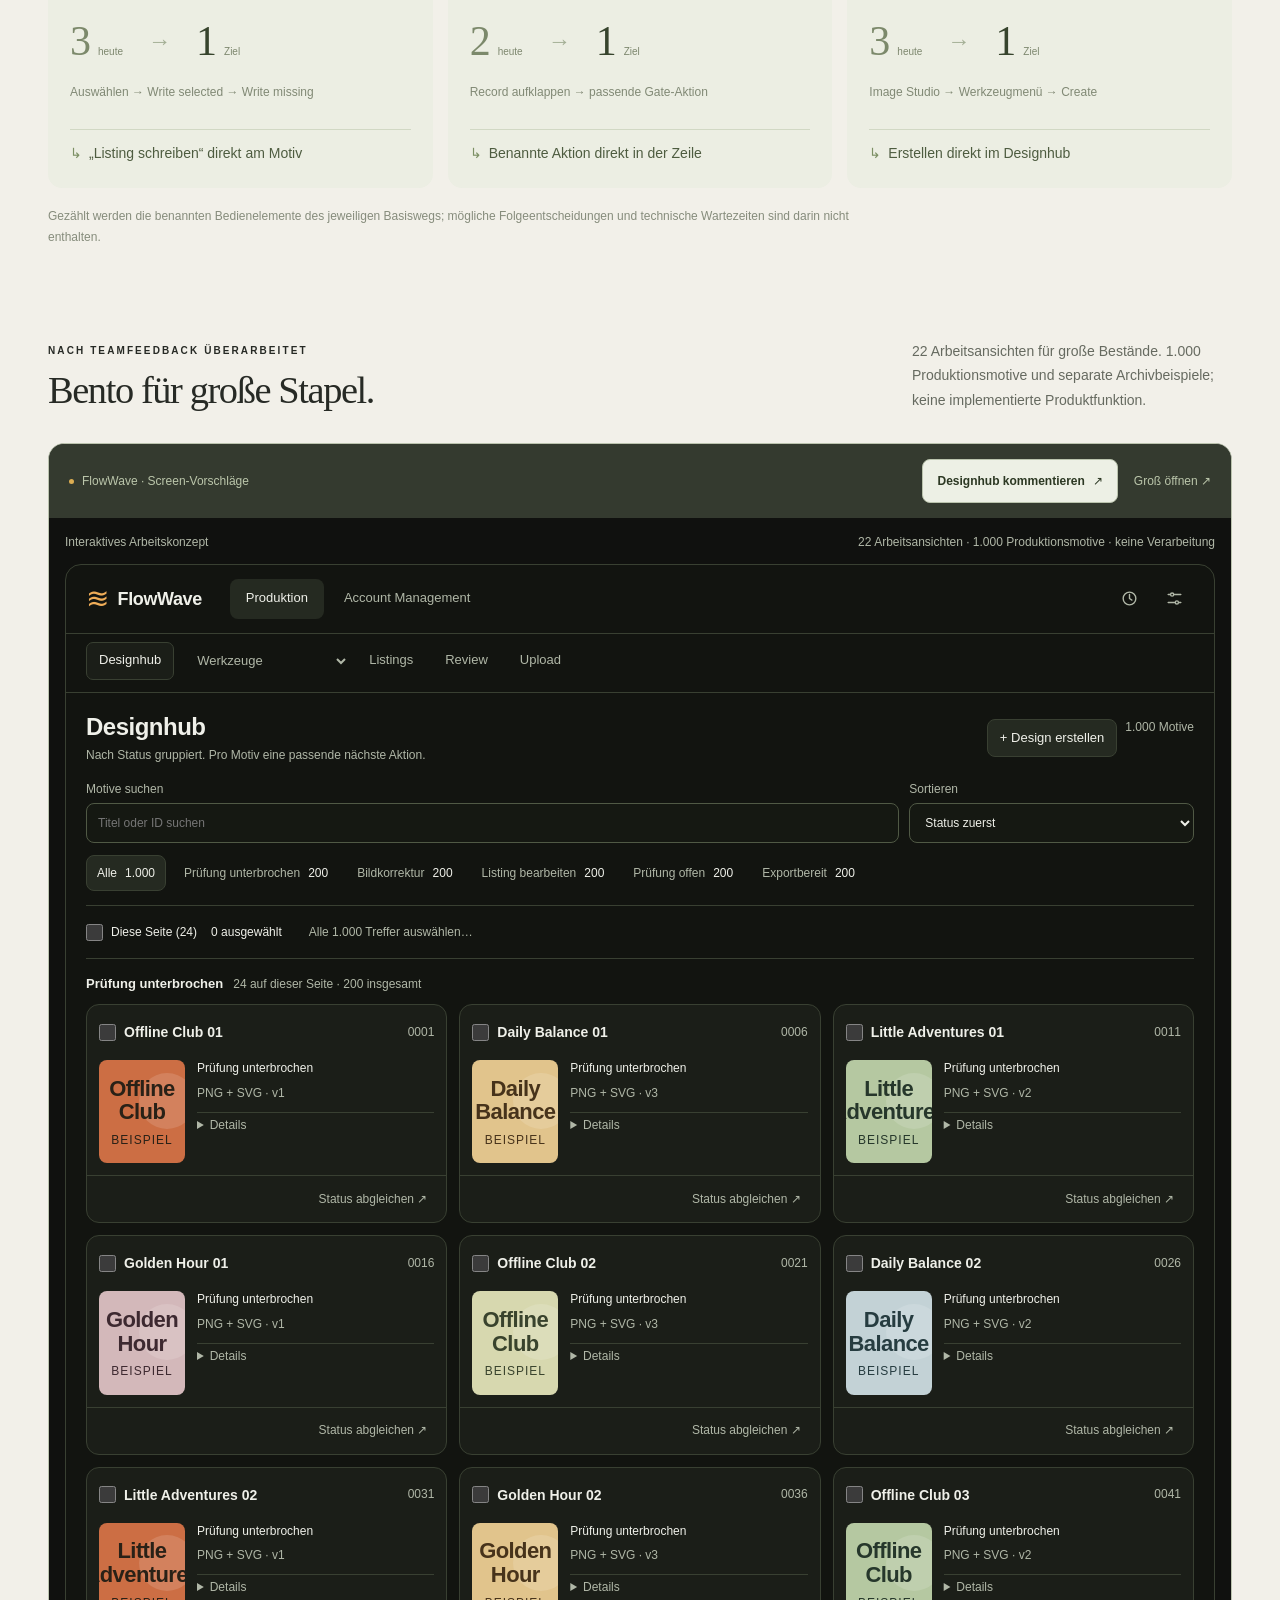
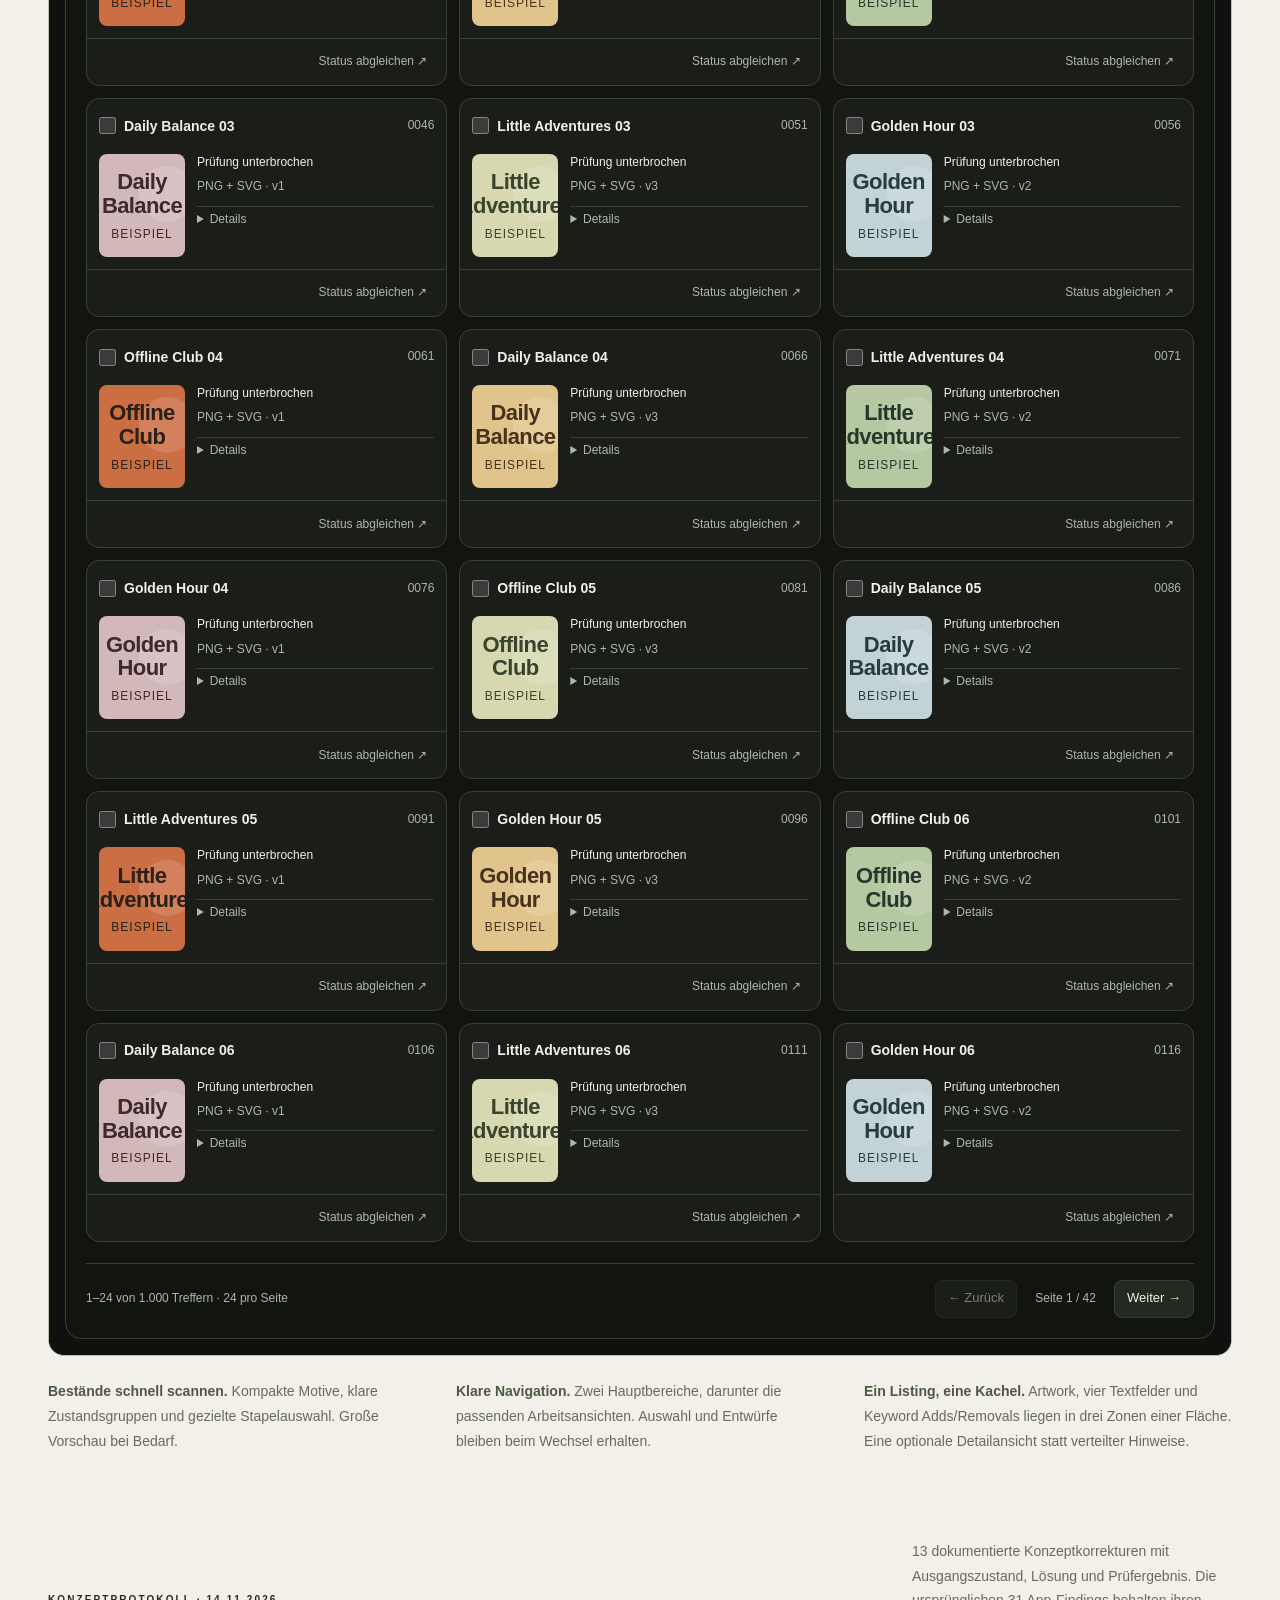
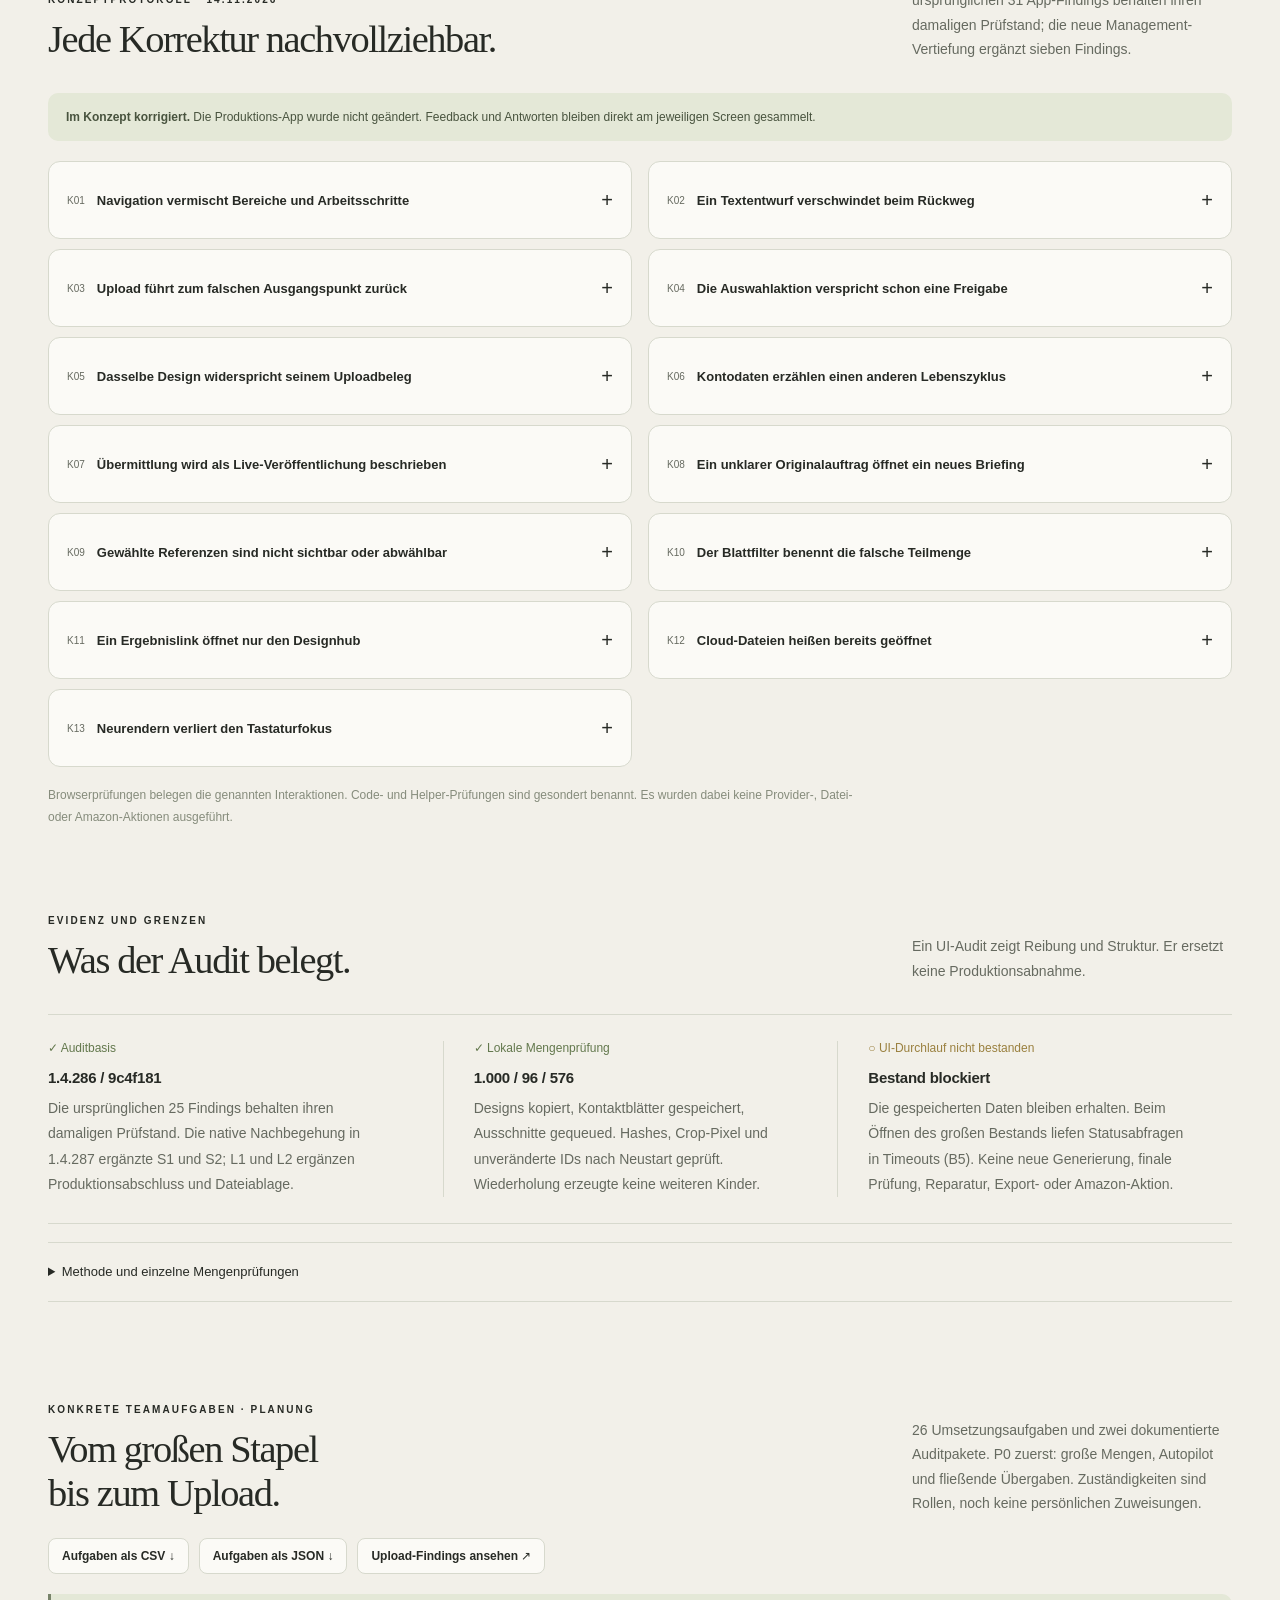
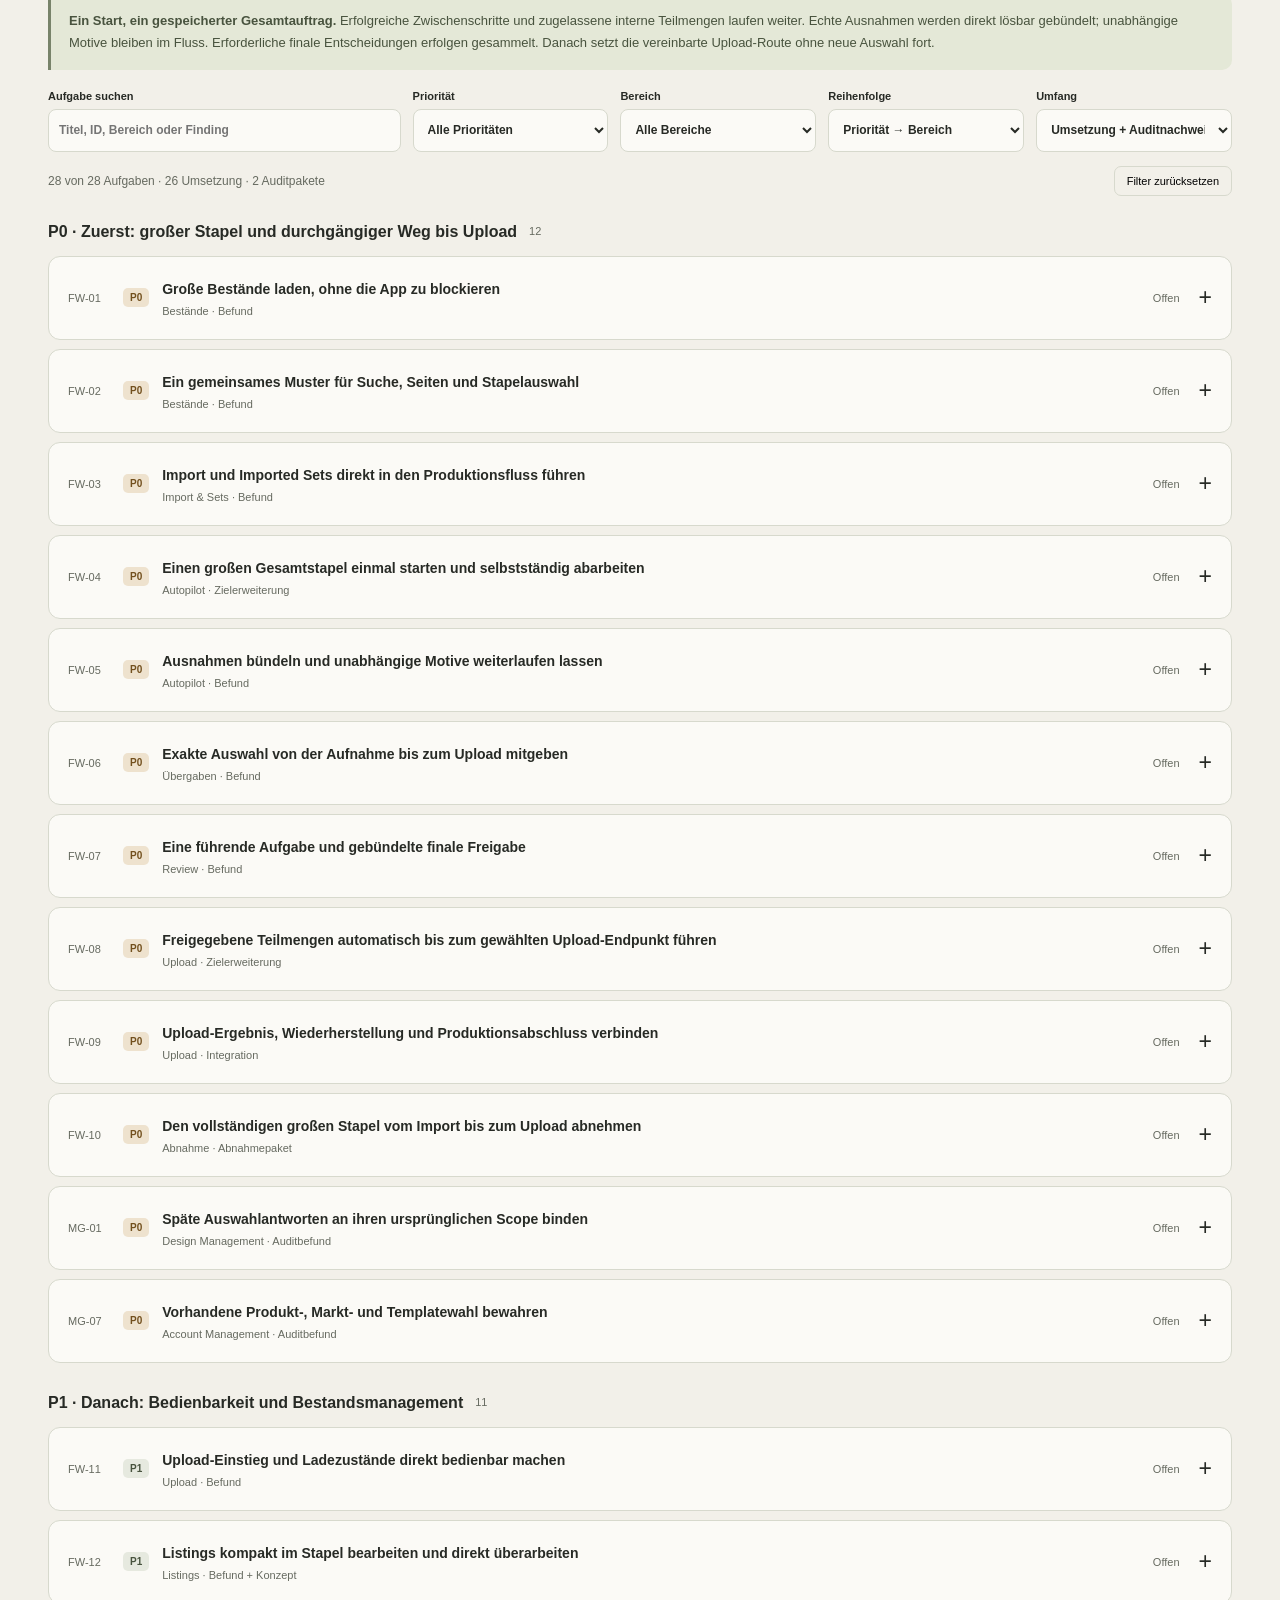
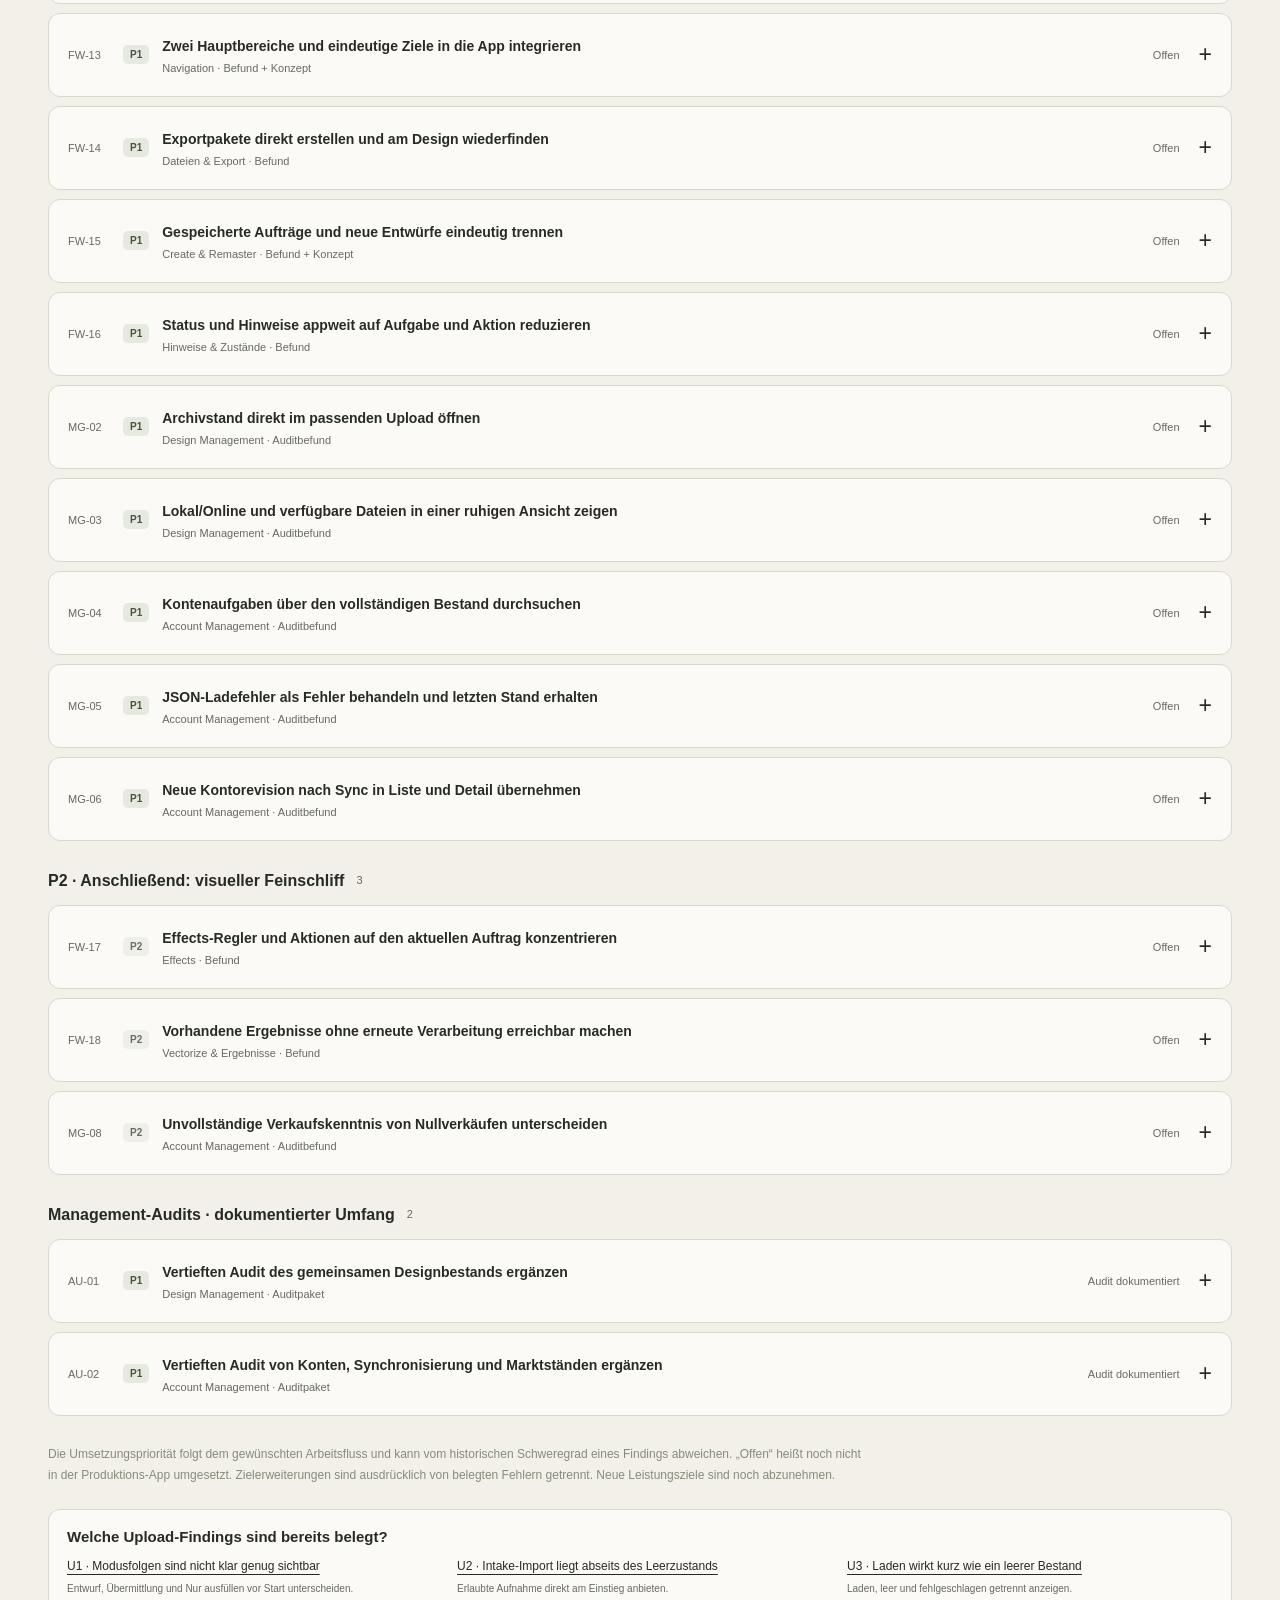
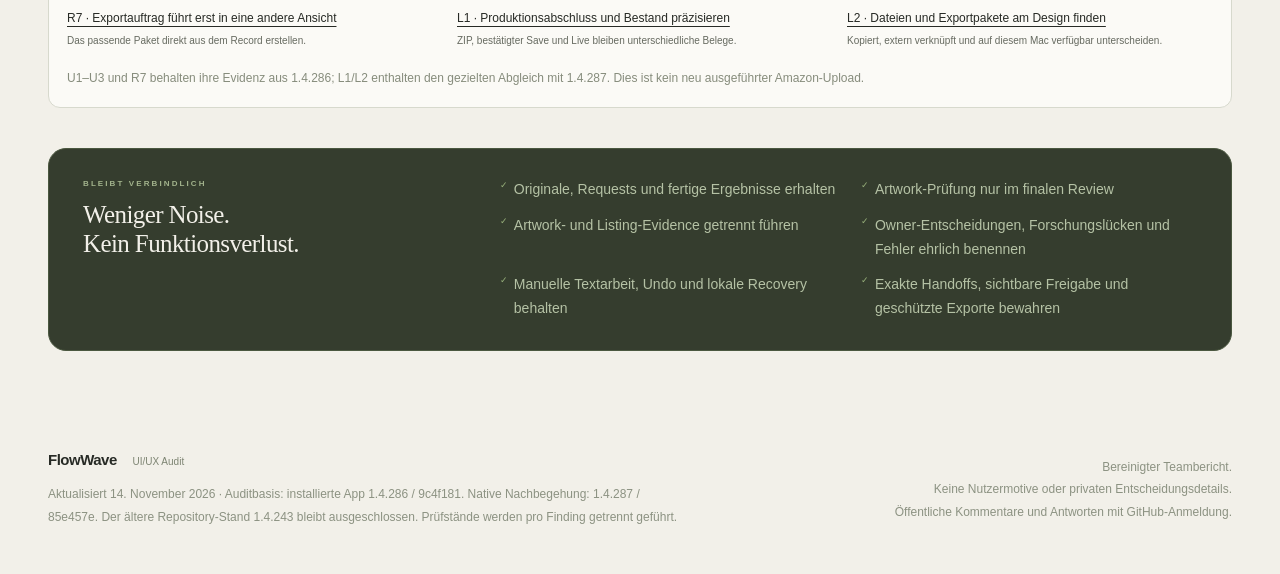
==== commit e2e2bdfb: "Audit large design and account inventories with prioritized fixes" ====
--- a/index.html
+++ b/index.html
@@ -12,16 +12,16 @@
   <link rel="stylesheet" href="concept-operations.css?v=account-unified287">
   <link rel="stylesheet" href="concept-archive.css?v=archive287">
   <link rel="stylesheet" href="concept-navigation.css?v=two-areas287-final3">
-  <link rel="stylesheet" href="scope.css?v=concept-log287-r1">
-  <link rel="stylesheet" href="team-tasks.css?v=team-backlog287-r2">
-  <script src="audit.js?v=consistency287-r2" defer></script>
-  <script src="team-tasks-data.js?v=team-backlog287-r2" defer></script><script src="feedback-config.js?v=team-backlog287-r2" defer></script>
+  <link rel="stylesheet" href="scope.css?v=management287-r3">
+  <link rel="stylesheet" href="team-tasks.css?v=management287-r3">
+  <script src="management-audit-data.js?v=management287-r3" defer></script><script src="audit.js?v=management287-r3" defer></script>
+  <script src="team-tasks-data.js?v=management287-r3" defer></script><script src="feedback-config.js?v=management287-r3" defer></script>
   <script src="concept-scale.js?v=consistency287-r2" defer></script>
   <script src="concept-processes.js?v=consistency287-r2" defer></script>
   <script src="concept-operations.js?v=consistency287-r2" defer></script>
   <script src="concept-archive.js?v=consistency287-r2" defer></script>
-  <script src="team-tasks.js?v=team-backlog287-r2" defer></script>
-  <script src="comments.js?v=team-backlog287-r2" defer></script>
+  <script src="team-tasks.js?v=management287-r3" defer></script>
+  <script src="comments.js?v=team-backlog287-r3" defer></script>
   <link rel="stylesheet" href="comments.css">
 </head>
 <body>
@@ -41,7 +41,7 @@
         <h1 id="hero-title">Weniger Reibung.<br><em>Mehr Flow.</em></h1>
         <p class="hero-lede">Klare nächste Aktionen, kompakte Bestände und fließende Stapelabläufe — auch mit Hunderten oder Tausenden Motiven.</p>
         <div class="hero-actions"><a class="button button-dark" href="#findings">Findings erkunden <span aria-hidden="true">↓</span></a><a class="text-link" href="#concept">Bento-Konzepte ansehen <span aria-hidden="true">↗</span></a></div>
-        <div class="audit-meta"><span>Auditbasis <strong>1.4.286 / 9c4f181</strong></span><span>Native Nachbegehung <strong>1.4.287 / 85e457e</strong></span><span>Audit und Konzept · Teamfeedback an Findings und Screens</span></div>
+        <div class="audit-meta"><span>Auditbasis <strong>1.4.286 / 9c4f181</strong></span><span>Native Nachbegehung <strong>1.4.287 / 85e457e</strong></span><span>Audit und Konzept · Teamfeedback an Findings, Screens und Aufgaben</span></div>
       </div>
       <aside class="hero-direction" aria-label="Zielbild des Audits">
         <div class="direction-top"><span class="tiny-caps">Stapel im Blick</span><span class="direction-index">ZIELBILD</span></div>
@@ -64,10 +64,20 @@
       </div>
     </section>
 
-    <section class="section-wrap app-scope-section" id="areas" aria-labelledby="areas-title"><div class="section-heading"><div><p class="eyebrow">Die gesamte App als Stapelverarbeitung</p><h2 id="areas-title">22 Arbeitsansichten. Ein Muster.</h2></div><p>Kompakte Bestände, explizite Auswahl und direkte Übergaben. Öffne einen Bereich für seinen Screen-Vorschlag.</p></div><div class="scope-rules"><span>Seite ≠ alle Treffer</span><span>Ergebnisse erhalten</span><span>Eine Aufgabe · direkt erledigen</span><span>Gemeinsame Hindernisse einmal zeigen</span></div><div class="scope-native"><strong>Mengenlauf in 1.4.287 ergänzt</strong><span>1.000 Designs · 96 Blätter · 576 Ausschnitte</span><a href="#B5">UI-Blockade im großen Bestand ↗</a><a href="#B6">Blattwahl vereinfachen ↗</a></div><div class="scope-grid"><article class="scope-group"><h3>Aufnehmen</h3><ul><li><a href="#screen-create"><strong>Create Artworks<span aria-hidden="true">↗</span></strong><small>Brief → Bilder</small></a><span class="scope-method">UI + Code</span></li><li><a href="#screen-sets"><strong>Create Sets<span aria-hidden="true">↗</span></strong><small>Blätter → Motivauswahl</small></a><span class="scope-method">UI 287</span></li><li><a href="#screen-import"><strong>Import<span aria-hidden="true">↗</span></strong><small>Dateien → Entscheidungen</small></a><span class="scope-method">Mengenlauf 287</span></li><li><a href="#screen-collections"><strong>Imported Sets<span aria-hidden="true">↗</span></strong><small>Kontaktblätter → Remaster</small></a><span class="scope-method">Mengenlauf 287</span></li></ul></article><article class="scope-group"><h3>Bildproduktion</h3><ul><li><a href="#screen-remaster"><strong>Remaster<span aria-hidden="true">↗</span></strong><small>Original → gewählte Variante</small></a><span class="scope-method">UI + Code</span></li><li><a href="#screen-vectorize"><strong>Vectorize<span aria-hidden="true">↗</span></strong><small>PNG → SVG</small></a><span class="scope-method">UI + Code</span></li><li><a href="#screen-upscale"><strong>Upscale<span aria-hidden="true">↗</span></strong><small>Quelle → Zielgröße</small></a><span class="scope-method">UI + Code</span></li><li><a href="#screen-halftone"><strong>Halftone<span aria-hidden="true">↗</span></strong><small>Proof → Druckversion</small></a><span class="scope-method">UI 287</span></li><li><a href="#screen-effects"><strong>Effects<span aria-hidden="true">↗</span></strong><small>Rezept → bewusste Übernahme</small></a><span class="scope-method">UI + Code</span></li><li><a href="#screen-repairs"><strong>Repairs<span aria-hidden="true">↗</span></strong><small>Lokale Korrektur → Version</small></a><span class="scope-method">UI 287</span></li></ul></article><article class="scope-group"><h3>Stapel steuern</h3><ul><li><a href="#screen-designs"><strong>Designhub<span aria-hidden="true">↗</span></strong><small>Bestand → genaue Auswahl</small></a><span class="scope-method">UI + Code</span></li><li><a href="#screen-autopilot"><strong>Autopilot<span aria-hidden="true">↗</span></strong><small>Route → höchstens 25 Starts</small></a><span class="scope-method">UI + Code</span></li><li><a href="#screen-checks"><strong>IP Checks<span aria-hidden="true">↗</span></strong><small>Bild und Text getrennt</small></a><span class="scope-method">UI + Code</span></li></ul></article><article class="scope-group"><h3>Veröffentlichen</h3><ul><li><a href="#screen-listings"><strong>Listings<span aria-hidden="true">↗</span></strong><small>Texte schreiben und bearbeiten</small></a><span class="scope-method">UI + Code</span></li><li><a href="#screen-review"><strong>Review<span aria-hidden="true">↗</span></strong><small>Aufgaben → freigegebene Teilmenge</small></a><span class="scope-method">UI + Code</span></li><li><a href="#screen-uploadqueue"><strong>Upload<span aria-hidden="true">↗</span></strong><small>Aufgaben → Lauf → gespeicherter Stand</small></a><span class="scope-method">UI + Code</span></li><li><a href="#screen-upload"><strong>Upload vorbereiten<span aria-hidden="true">↗</span></strong><small>Gewählte bereite Teilmenge</small></a><span class="scope-method">UI + Code</span></li></ul></article><article class="scope-group"><h3>Account Management</h3><ul><li><a href="#screen-management"><strong>Designbestand<span aria-hidden="true">↗</span></strong><small>Lokal und Online am selben Design</small></a><span class="scope-method">UI 287</span></li><li><a href="#screen-archive"><strong>Archiv<span aria-hidden="true">↗</span></strong><small>Abgeschlossene Stände und Dateien</small></a><span class="scope-method">Vorschlag</span></li><li><a href="#screen-live"><strong>Kontodaten<span aria-hidden="true">↗</span></strong><small>Synchronisierung und Marktplätze</small></a><span class="scope-method">UI 287</span></li></ul></article><article class="scope-group"><h3>App</h3><ul><li><a href="#screen-activity"><strong>Aktivität<span aria-hidden="true">↗</span></strong><small>Meldung → genauer Auftrag</small></a><span class="scope-method">UI 287</span></li><li><a href="#screen-settings"><strong>Einstellungen<span aria-hidden="true">↗</span></strong><small>Gruppen mit eigenen Save-Grenzen</small></a><span class="scope-method">UI 287</span></li></ul></article></div><div class="scope-positive"><strong>Vorhandenes Muster übernehmen.</strong><p>Im echten Bestand mit mehreren Tausend Motiven geprüft: 60er-Seiten und Auswahl bleiben beim Wechsel von Seite 1 zu 2 und zurück erhalten. Suche und Aufgabenlisten sind das Vorbild für die übrigen Bereiche.</p><a href="#screen-management">Bestandsverwaltung ansehen ↗</a></div><details class="scope-evidence"><summary>Prüftiefe und offene Kapazitätsfragen</summary><p>„UI + Code“ bezeichnet den ursprünglichen Prüfstand 1.4.286. „UI 287“ bezeichnet zusätzlich beobachtete Zustände in der installierten App 1.4.287. „Mengenlauf 287“ ergänzt echte lokale Datei- und Queue-Schreibvorgänge mit synthetischen Daten im isolierten Testprofil. Die UI wurde zusätzlich geöffnet; die beobachtete Blockade begrenzt den vollständigen UI-Durchlauf. Die bisherigen Finding-Belege behalten ihre Version; S1, S2, B5 und B6 stammen aus 1.4.287. Kein neuer Provider- oder Amazon-Lauf.</p><ul class="scope-native-details"><li><strong>Create Sets:</strong> gespeicherte Worklist, Kontaktblatt und neues Briefing mit sichtbarer Mengen-/Startgrenze geöffnet.</li><li><strong>Halftone:</strong> Galerie, Live-Draft, 100%-Ansicht und Rückkehr ohne Speichern geprüft.</li><li><strong>Repairs:</strong> vorhandenen Datensatz und Filterwechsel geprüft; der fehlerhafte All-Rückweg ist S2.</li><li><strong>Bestand und Aktivität:</strong> echte Seitenwechsel mit bestehender Auswahl, gespeicherte Live-Liste, Fetch-Queue, Activity-Öffnen und Log-Filter angesehen.</li><li><strong>Einstellungen:</strong> Darstellung, Konten, Export, Backup und Projektbereich visuell geprüft. Felder blieben unverändert. Die native AX-Erfassung zeigte den sichtbaren Dialog nicht; Tastatur-/Screenreader-Zugänglichkeit ist damit nicht bestätigt.</li><li><strong>Import / Imported Sets · 14.11.:</strong> 1.000 PNGs über die echten lokalen Import-Endpunkte kopiert. 96 Blätter gespeichert, 576 Rahmen angelegt und 576 pixelgenaue Ausschnitte lokal gequeued. Originalhashes, Belege und IDs nach Neustart erhalten. Stale Plan, Abbruch, geänderte Quelle, erneuter Import, defekte/duplizierte Blätter und ein wiederholter 100er-Queue-Request gezielt geprüft.</li><li><strong>UI-Grenze:</strong> Setup und der belegte 96er-Bestand geöffnet. Anschließend blockierten lokale Leseabfragen; ein durchgehender UI-Import-/Rahmen-Workflow im großen Bestand ist deshalb nicht bestanden. B5 dokumentiert den Engpass, B6 die Orientierung.</li></ul><p>Import rendert derzeit sämtliche passenden Treffer (<a href="#B4">B4</a>). Repairs bietet bereits Suche, Status und Sortierung, rendert aber alle Karten (public/artwork-repairs.js:146–155,625–630). Der Mengenlauf belegt zusätzlich einen Engpass beim gemeinsamen Bestands-/Studio-Status (B5); er misst keine allgemeine Durchsatzgrenze oder Reparaturkapazität. Geplante Amazon-Merch- und Ads-Bereiche sind keine implementierten Screens dieses Audits.</p></details></section>
+    <section class="section-wrap app-scope-section" id="areas" aria-labelledby="areas-title"><div class="section-heading"><div><p class="eyebrow">Die gesamte App als Stapelverarbeitung</p><h2 id="areas-title">22 Arbeitsansichten. Ein Muster.</h2></div><p>Kompakte Bestände, explizite Auswahl und direkte Übergaben. Öffne einen Bereich für seinen Screen-Vorschlag.</p></div><div class="scope-rules"><span>Seite ≠ alle Treffer</span><span>Ergebnisse erhalten</span><span>Eine Aufgabe · direkt erledigen</span><span>Gemeinsame Hindernisse einmal zeigen</span></div><p class="management-audit-shortcut"><a href="#management-audit">Neu: Design- und Account Management mit großen Beständen geprüft ↗</a></p><div class="scope-native"><strong>Mengenlauf in 1.4.287 ergänzt</strong><span>1.000 Designs · 96 Blätter · 576 Ausschnitte</span><a href="#B5">UI-Blockade im großen Bestand ↗</a><a href="#B6">Blattwahl vereinfachen ↗</a></div><div class="scope-grid"><article class="scope-group"><h3>Aufnehmen</h3><ul><li><a href="#screen-create"><strong>Create Artworks<span aria-hidden="true">↗</span></strong><small>Brief → Bilder</small></a><span class="scope-method">UI + Code</span></li><li><a href="#screen-sets"><strong>Create Sets<span aria-hidden="true">↗</span></strong><small>Blätter → Motivauswahl</small></a><span class="scope-method">UI 287</span></li><li><a href="#screen-import"><strong>Import<span aria-hidden="true">↗</span></strong><small>Dateien → Entscheidungen</small></a><span class="scope-method">Mengenlauf 287</span></li><li><a href="#screen-collections"><strong>Imported Sets<span aria-hidden="true">↗</span></strong><small>Kontaktblätter → Remaster</small></a><span class="scope-method">Mengenlauf 287</span></li></ul></article><article class="scope-group"><h3>Bildproduktion</h3><ul><li><a href="#screen-remaster"><strong>Remaster<span aria-hidden="true">↗</span></strong><small>Original → gewählte Variante</small></a><span class="scope-method">UI + Code</span></li><li><a href="#screen-vectorize"><strong>Vectorize<span aria-hidden="true">↗</span></strong><small>PNG → SVG</small></a><span class="scope-method">UI + Code</span></li><li><a href="#screen-upscale"><strong>Upscale<span aria-hidden="true">↗</span></strong><small>Quelle → Zielgröße</small></a><span class="scope-method">UI + Code</span></li><li><a href="#screen-halftone"><strong>Halftone<span aria-hidden="true">↗</span></strong><small>Proof → Druckversion</small></a><span class="scope-method">UI 287</span></li><li><a href="#screen-effects"><strong>Effects<span aria-hidden="true">↗</span></strong><small>Rezept → bewusste Übernahme</small></a><span class="scope-method">UI + Code</span></li><li><a href="#screen-repairs"><strong>Repairs<span aria-hidden="true">↗</span></strong><small>Lokale Korrektur → Version</small></a><span class="scope-method">UI 287</span></li></ul></article><article class="scope-group"><h3>Stapel steuern</h3><ul><li><a href="#screen-designs"><strong>Designhub<span aria-hidden="true">↗</span></strong><small>Bestand → genaue Auswahl</small></a><span class="scope-method">UI + Code</span></li><li><a href="#screen-autopilot"><strong>Autopilot<span aria-hidden="true">↗</span></strong><small>Route → höchstens 25 Starts</small></a><span class="scope-method">UI + Code</span></li><li><a href="#screen-checks"><strong>IP Checks<span aria-hidden="true">↗</span></strong><small>Bild und Text getrennt</small></a><span class="scope-method">UI + Code</span></li></ul></article><article class="scope-group"><h3>Veröffentlichen</h3><ul><li><a href="#screen-listings"><strong>Listings<span aria-hidden="true">↗</span></strong><small>Texte schreiben und bearbeiten</small></a><span class="scope-method">UI + Code</span></li><li><a href="#screen-review"><strong>Review<span aria-hidden="true">↗</span></strong><small>Aufgaben → freigegebene Teilmenge</small></a><span class="scope-method">UI + Code</span></li><li><a href="#screen-uploadqueue"><strong>Upload<span aria-hidden="true">↗</span></strong><small>Aufgaben → Lauf → gespeicherter Stand</small></a><span class="scope-method">UI + Code</span></li><li><a href="#screen-upload"><strong>Upload vorbereiten<span aria-hidden="true">↗</span></strong><small>Gewählte bereite Teilmenge</small></a><span class="scope-method">UI + Code</span></li></ul></article><article class="scope-group"><h3>Account Management</h3><ul><li><a href="#screen-management"><strong>Designbestand<span aria-hidden="true">↗</span></strong><small>Lokal und Online am selben Design</small></a><span class="scope-method">UI 287</span></li><li><a href="#screen-archive"><strong>Archiv<span aria-hidden="true">↗</span></strong><small>Abgeschlossene Stände und Dateien</small></a><span class="scope-method">Vorschlag</span></li><li><a href="#screen-live"><strong>Kontodaten<span aria-hidden="true">↗</span></strong><small>Synchronisierung und Marktplätze</small></a><span class="scope-method">UI 287</span></li></ul></article><article class="scope-group"><h3>App</h3><ul><li><a href="#screen-activity"><strong>Aktivität<span aria-hidden="true">↗</span></strong><small>Meldung → genauer Auftrag</small></a><span class="scope-method">UI 287</span></li><li><a href="#screen-settings"><strong>Einstellungen<span aria-hidden="true">↗</span></strong><small>Gruppen mit eigenen Save-Grenzen</small></a><span class="scope-method">UI 287</span></li></ul></article></div><div class="scope-positive"><strong>Vorhandenes Muster übernehmen.</strong><p>Im echten Bestand mit mehreren Tausend Motiven geprüft: 60er-Seiten und Auswahl bleiben beim Wechsel von Seite 1 zu 2 und zurück erhalten. Suche und Aufgabenlisten sind das Vorbild für die übrigen Bereiche.</p><a href="#screen-management">Bestandsverwaltung ansehen ↗</a></div><details class="scope-evidence"><summary>Prüftiefe und offene Kapazitätsfragen</summary><p>„UI + Code“ bezeichnet den ursprünglichen Prüfstand 1.4.286. „UI 287“ bezeichnet zusätzlich beobachtete Zustände in der installierten App 1.4.287. „Mengenlauf 287“ ergänzt echte lokale Datei- und Queue-Schreibvorgänge mit synthetischen Daten im isolierten Testprofil. Die UI wurde zusätzlich geöffnet; die beobachtete Blockade begrenzt den vollständigen UI-Durchlauf. Die bisherigen Finding-Belege behalten ihre Version; S1, S2, B5 und B6 stammen aus 1.4.287. Kein neuer Provider- oder Amazon-Lauf.</p><ul class="scope-native-details"><li><strong>Create Sets:</strong> gespeicherte Worklist, Kontaktblatt und neues Briefing mit sichtbarer Mengen-/Startgrenze geöffnet.</li><li><strong>Halftone:</strong> Galerie, Live-Draft, 100%-Ansicht und Rückkehr ohne Speichern geprüft.</li><li><strong>Repairs:</strong> vorhandenen Datensatz und Filterwechsel geprüft; der fehlerhafte All-Rückweg ist S2.</li><li><strong>Bestand und Aktivität:</strong> echte Seitenwechsel mit bestehender Auswahl, gespeicherte Live-Liste, Fetch-Queue, Activity-Öffnen und Log-Filter angesehen.</li><li><strong>Einstellungen:</strong> Darstellung, Konten, Export, Backup und Projektbereich visuell geprüft. Felder blieben unverändert. Die native AX-Erfassung zeigte den sichtbaren Dialog nicht; Tastatur-/Screenreader-Zugänglichkeit ist damit nicht bestätigt.</li><li><strong>Import / Imported Sets · 14.11.:</strong> 1.000 PNGs über die echten lokalen Import-Endpunkte kopiert. 96 Blätter gespeichert, 576 Rahmen angelegt und 576 pixelgenaue Ausschnitte lokal gequeued. Originalhashes, Belege und IDs nach Neustart erhalten. Stale Plan, Abbruch, geänderte Quelle, erneuter Import, defekte/duplizierte Blätter und ein wiederholter 100er-Queue-Request gezielt geprüft.</li><li><strong>UI-Grenze:</strong> Setup und der belegte 96er-Bestand geöffnet. Anschließend blockierten lokale Leseabfragen; ein durchgehender UI-Import-/Rahmen-Workflow im großen Bestand ist deshalb nicht bestanden. B5 dokumentiert den Engpass, B6 die Orientierung.</li></ul><p>Import rendert derzeit sämtliche passenden Treffer (<a href="#B4">B4</a>). Repairs bietet bereits Suche, Status und Sortierung, rendert aber alle Karten (public/artwork-repairs.js:146–155,625–630). Der Mengenlauf belegt zusätzlich einen Engpass beim gemeinsamen Bestands-/Studio-Status (B5); er misst keine allgemeine Durchsatzgrenze oder Reparaturkapazität. Geplante Amazon-Merch- und Ads-Bereiche sind keine implementierten Screens dieses Audits.</p></details></section>
+
+    <section class="section-wrap management-audit-section" id="management-audit" aria-labelledby="management-audit-title">
+      <div class="section-heading"><div><p class="eyebrow">Neu geprüft · 1.4.287 / 85e457e</p><h2 id="management-audit-title">Ein Bestand.<br>Lokal und Online.</h2></div><p>Vertiefter Design- und Account-Management-Audit mit großen gespeicherten Beständen. Sieben neue Findings und acht konkrete Aufgaben auf derselben Seite.</p></div>
+      <div class="management-audit-metrics"><div><strong>6.521</strong><span>Designs in der nativen App</span></div><div><strong>10.000</strong><span>synthetische Einträge im Originalrenderer</span></div><div><strong>7</strong><span>neue belegte Findings</span></div><div><strong>8</strong><span>priorisierte Umsetzungsaufgaben</span></div></div>
+      <p class="management-audit-scope"><strong>Vorhandene Stärken bleiben.</strong> Gemeinsamer Renderer, kanonische Verknüpfungen und 60er-Seiten sind bereits vorhanden. Herkunft, Kontostatus und tatsächlich verfügbare Datei-Bytes sind unterschiedliche Informationen.</p>
+      <div class="management-audit-grid"><article><p class="eyebrow">Design Management</p><h3>Auswahl und Rückwege müssen exakt bleiben.</h3><ul><li><a href="#DM1">DM1 · Späte Auswahlantwort markiert die falsche Treffermenge</a></li><li><a href="#DM2">DM2 · Archivlink verliert seinen genauen Uploadstand</a></li><li><a href="#L1">L1 vertieft · Drei Herkunftsgruppen im gemeinsamen Bestand</a></li><li><a href="#L2">L2 · Dateiverfügbarkeit und Exportpakete am Design</a></li></ul><div class="management-audit-links"><a href="#area-management">Alle Design-Findings ↗</a><a href="#task-MG-01">P0-Auswahlkorrektur ↗</a></div></article><article><p class="eyebrow">Account Management</p><h3>Vollständige Listen und ehrliche Zustände.</h3><ul><li><a href="#AC1">AC1 · Kontenaufgaben enden nach 300 geladenen Designs</a></li><li><a href="#AC2">AC2 · JSON-Ladefehler ersetzt den letzten gültigen Stand</a></li><li><a href="#AC3">AC3 · Direkte Aktion kann eine enge Produktwahl verbreitern</a></li><li><a href="#AC4">AC4 · Syncende aktualisiert offene Liste und Detail nicht</a></li><li><a href="#AC5">AC5 · Unbekannte Verkäufe erscheinen als Nullwert</a></li></ul><div class="management-audit-links"><a href="#area-account">Alle Account-Findings ↗</a><a href="#task-MG-07">P0-Auftragsumfang bewahren ↗</a></div></article></div>
+      <div class="management-ui-proposals"><article><span>01 · Gemeinsame Ansicht</span><h3>Drei Herkunftsfilter direkt sichtbar</h3><p>Alle · Lokal + Online · Nur lokal · Nur online. Eine kompakte Zeile; passende Datei- oder Kontoaktion am selben Design.</p><a href="#screen-management">Screen-Vorschlag ansehen ↗</a></article><article><span>02 · Kontenaufgaben</span><h3>Suche über alle Treffer</h3><p>Eine vollständige Aufgabenliste mit Seiten, führender Aufgabe und direkter Aktion. Produktgruppen und Historie nur bei Bedarf.</p><a href="#task-MG-04">Konkrete Aufgabe ↗</a></article><article><span>03 · Aktualität</span><h3>Ein gemeinsamer Lesestand</h3><p>Letzter gültiger Stand, laufender Sync oder Fehler an einem Ort. Die passende Aktion dort; kein falscher Leerstand.</p><a href="#task-MG-05">Ladezustände umsetzen ↗</a></article><article><span>04 · Datei und Konto</span><h3>Genau den richtigen Stand öffnen</h3><p>Archiv- oder Uploadstand direkt erreichen. Bei fehlenden Dateien Bereitstellung anbieten; beim Konto den bestehenden Auftrag öffnen.</p><a href="#screen-archive">Archivkonzept ansehen ↗</a></article></div>
+      <details class="scope-evidence"><summary>Was genau geprüft wurde – und was offen bleibt</summary><p><strong>Native App:</strong> 6.521 Designs, davon 6.519 Account only und zwei Linked; keine reinen Archiveinträge im aktuellen Bestand. 60er-Seiten, Herkunftswahl, verknüpfter Archivstand und sein Upload-Rückweg beobachtet. Die gespeicherte Kontenaufgabe zählte 3.835 Treffer; Show more endete nach dem geladenen 300er-Ausschnitt.</p><p><strong>Isolierter Originalrenderer:</strong> 10.000 eindeutige synthetische Einträge über Originalrouten, Service und Portfolio: 6.000 Account only, 3.000 Linked, 1.000 Archive only. Alle drei Ansichten geöffnet; letzter lokaler Eintrag per Suche erreicht; ein Design mit zwei Archivständen bleibt einmal vorhanden. Auswahl blieb beim Seitenwechsel erhalten. Die bewusst verzögerte Keys-Antwort reproduzierte DM1; die drei Sekunden sind Teststeuerung und kein gemessener Produktengpass.</p><p><strong>Funktions- und Quellprüfungen:</strong> JSON-Fehler und normaler Syncabschluss mit Originalfunktionen und kontrollierten Antworten geprüft. Produkt-/Marktscope und fehlende Verkaufskenntnis sind gezielte Quellbefunde. Diese Verfahren sind keine echten Amazon-Läufe.</p><p><strong>Offen:</strong> echte Kontowechsel und Mehrkontentrennung, neue Amazon-Lesungen oder Schreibvorgänge, Cloud-Dateien bereitstellen, physische Dateiverfügbarkeit und eine tatsächliche Rückführung in die Produktion. Die geprüften Owner arbeiten mit einem Kontoprofil. Der isolierte Test verwendet synthetische Archivprojektionen; er prüft weder den realen Dateiparser noch Datei-Bytes. Die vollständige App und schreibende Dialoge waren in dieser Testansicht nicht gebootet.</p><p>Geprüft wurden das vorhandene Designmanagement und gespeicherte Live-designs-/Fetch-Ansichten unter Upload. Account Management ist die gewünschte gemeinsame Klammer; geplante Amazon-Dashboard-Funktionen werden nicht als implementiert ausgegeben. Die verlinkten Screen-Vorschläge bleiben Konzepte.</p></details>
+      <details class="scope-evidence"><summary>Reproduzierter Auswahlfehler mit Testdaten</summary><figure class="management-audit-proof"><img src="assets/management-selection-race.jpg" loading="lazy" alt="Originalrenderer mit ausschließlich synthetischen Designs: 3.000 ausgewählt, null auf der aktuellen Seite, aber die Auswahlaktion für 1.000 aktuelle Treffer fehlt."><figcaption>Isolierter Test mit 10.000 synthetischen Designs. Keine Nutzermotive, Kontotitel oder echten Verkaufszahlen veröffentlicht.</figcaption></figure></details>
+    </section>
 
     <section class="findings-section section-wrap" id="findings" aria-labelledby="findings-title">
-      <div class="section-heading findings-heading"><div><p class="eyebrow">Beobachtung → Verbesserung</p><h2 id="findings-title">Die Findings.</h2></div><p><span id="findingTotal">31</span> konkrete Ansatzpunkte. Öffne ein Finding für Beleg, Vorschlag und Abnahmekriterium. Über Kommentieren kann dein Team Feedback und Antworten hinterlassen.</p></div>
+      <div class="section-heading findings-heading"><div><p class="eyebrow">Beobachtung → Verbesserung</p><h2 id="findings-title">Die Findings.</h2></div><p><span id="findingTotal">38</span> konkrete Ansatzpunkte. Öffne ein Finding für Beleg, Vorschlag und Abnahmekriterium. Über Kommentieren kann dein Team Feedback und Antworten hinterlassen.</p></div>
       <aside class="consistency-overview" id="consistency" aria-labelledby="consistency-title">
         <div class="consistency-heading"><div><p class="eyebrow">Bereichsübergreifend</p><h3 id="consistency-title">Sechs wiederkehrende Inkonsistenzen.</h3></div><span>Verdichtete App-Befunde · Belege am Finding</span></div>
         <div class="consistency-grid">
@@ -80,9 +90,10 @@
         </div>
         <p class="consistency-log-link"><a href="#concept-log">Alle 13 Konzeptkorrekturen mit Prüfergebnis ansehen ↗</a></p>
       </aside>
+      <nav class="audit-area-index" id="auditAreaIndex" aria-label="Audit nach Bereichen"></nav>
       <div class="finding-controls">
         <div class="filter-group" role="group" aria-label="Findings nach Priorität filtern"><button type="button" data-priority="all" aria-pressed="true">Alle <span id="allCount"></span></button><button type="button" data-priority="P1" aria-pressed="false"><i class="priority-dot p1" aria-hidden="true"></i>P1 · Reibung</button><button type="button" data-priority="P2" aria-pressed="false"><i class="priority-dot p2" aria-hidden="true"></i>P2 · Klarheit</button></div>
-        <label class="category-control">Bereich <select id="categoryFilter"><option value="all">Alle Bereiche</option></select></label>
+        <label class="category-control">Auditbereich <select id="categoryFilter" aria-label="Auditbereich"><option value="all">Alle Bereiche</option></select></label>
       </div>
       <p class="filter-result" id="filterResult" role="status" aria-live="polite"></p>
       <div class="findings-grid" id="findingsGrid"></div>
@@ -120,7 +131,7 @@
     </section>
 
     <section class="section-wrap concept-log-section" id="concept-log" aria-labelledby="concept-log-title">
-      <div class="section-heading"><div><p class="eyebrow">Konzeptprotokoll · 14.11.2026</p><h2 id="concept-log-title">Jede Korrektur nachvollziehbar.</h2></div><p>13 dokumentierte Konzeptkorrekturen mit Ausgangszustand, Lösung und Prüfergebnis. Die 31 App-Findings behalten ihren eigenen Prüfstand.</p></div>
+      <div class="section-heading"><div><p class="eyebrow">Konzeptprotokoll · 14.11.2026</p><h2 id="concept-log-title">Jede Korrektur nachvollziehbar.</h2></div><p>13 dokumentierte Konzeptkorrekturen mit Ausgangszustand, Lösung und Prüfergebnis. Die ursprünglichen 31 App-Findings behalten ihren damaligen Prüfstand; die neue Management-Vertiefung ergänzt sieben Findings.</p></div>
       <p class="concept-log-state"><strong>Im Konzept korrigiert.</strong> Die Produktions-App wurde nicht geändert. Feedback und Antworten bleiben direkt am jeweiligen Screen gesammelt.</p>
       <div class="concept-note-grid">
         <details class="concept-note" id="K01"><summary><span class="concept-note-id">K01</span><span>Navigation vermischt Bereiche und Arbeitsschritte</span><span class="concept-note-plus" aria-hidden="true">+</span></summary><div class="concept-note-body"><dl><dt>Vorher</dt><dd>Designhub, Produktion, Listings, Review, Upload und Account Management standen auf derselben Ebene.</dd><dt>Korrektur</dt><dd>Zwei Hauptbereiche: Produktion und Account Management. Eine gemeinsame Kontextnavigation verhindert doppelte Untermenüs. Aktivität und Einstellungen bleiben global und markieren keinen falschen Bereich. Das aktuelle Werkzeug bleibt sichtbar; sein leerer Platzhalter ist deaktiviert.</dd><dt>Prüfergebnis</dt><dd>Alle 22 Routen im Browser geprüft. Die Bereiche merken ihren letzten Unterbereich, Filter und Auswahl. Aktuelles Werkzeug, globale Aktionen und 53 stabile Kommentarziele wurden mitgeprüft.</dd></dl><div class="concept-note-actions"><a href="#screen-designs">Designhub ansehen ↗</a><a href="#N1">App-Kontext N1 ↗</a><button type="button" class="af-feedback-button" data-feedback-topic="screen-designs" aria-label="K01 am Screen Designhub kommentieren">Am Screen kommentieren ↗</button></div></div></details>
@@ -147,10 +158,10 @@
     </section>
 
     <section class="section-wrap team-backlog" id="team-tasks" aria-labelledby="plan-title"><span id="plan" aria-hidden="true"></span>
-      <div class="section-heading"><div><p class="eyebrow">Konkrete Teamaufgaben · Planung</p><h2 id="plan-title">Vom großen Stapel<br>bis zum Upload.</h2></div><p>18 Umsetzungsaufgaben und zwei anschließende Auditpakete. P0 zuerst: große Mengen, Autopilot und fließende Übergaben. Zuständigkeiten sind Rollen, noch keine persönlichen Zuweisungen.</p></div>
+      <div class="section-heading"><div><p class="eyebrow">Konkrete Teamaufgaben · Planung</p><h2 id="plan-title">Vom großen Stapel<br>bis zum Upload.</h2></div><p>26 Umsetzungsaufgaben und zwei dokumentierte Auditpakete. P0 zuerst: große Mengen, Autopilot und fließende Übergaben. Zuständigkeiten sind Rollen, noch keine persönlichen Zuweisungen.</p></div>
       <div class="team-backlog-actions"><a href="team-tasks.csv" download>Aufgaben als CSV ↓</a><a href="team-tasks.json" download>Aufgaben als JSON ↓</a><a href="#upload-findings">Upload-Findings ansehen ↗</a></div>
       <p class="team-backlog-note"><strong>Ein Start, ein gespeicherter Gesamtauftrag.</strong> Erfolgreiche Zwischenschritte und zugelassene interne Teilmengen laufen weiter. Echte Ausnahmen werden direkt lösbar gebündelt; unabhängige Motive bleiben im Fluss. Erforderliche finale Entscheidungen erfolgen gesammelt. Danach setzt die vereinbarte Upload-Route ohne neue Auswahl fort.</p>
-      <div class="team-task-controls"><label>Aufgabe suchen<input type="search" id="teamTaskSearch" aria-label="Aufgabe suchen" placeholder="Titel, ID, Bereich oder Finding"></label><label>Priorität<select id="teamTaskPriority" aria-label="Priorität"><option value="all">Alle Prioritäten</option><option value="P0">P0 · Zuerst</option><option value="P1">P1 · Danach</option><option value="P2">P2 · Anschließend</option></select></label><label>Bereich<select id="teamTaskArea" aria-label="Bereich"><option value="all">Alle Bereiche</option></select></label><label>Reihenfolge<select id="teamTaskOrder" aria-label="Reihenfolge"><option value="priority">Priorität → Bereich</option><option value="area">Bereich → Priorität</option></select></label><label>Umfang<select id="teamTaskPhase" aria-label="Umfang"><option value="all">Umsetzung + Folgeaudit</option><option value="implementation">Umsetzung</option><option value="audit">Geplante Folgeaudits</option></select></label></div>
+      <div class="team-task-controls"><label>Aufgabe suchen<input type="search" id="teamTaskSearch" aria-label="Aufgabe suchen" placeholder="Titel, ID, Bereich oder Finding"></label><label>Priorität<select id="teamTaskPriority" aria-label="Priorität"><option value="all">Alle Prioritäten</option><option value="P0">P0 · Zuerst</option><option value="P1">P1 · Danach</option><option value="P2">P2 · Anschließend</option></select></label><label>Bereich<select id="teamTaskArea" aria-label="Bereich"><option value="all">Alle Bereiche</option></select></label><label>Reihenfolge<select id="teamTaskOrder" aria-label="Reihenfolge"><option value="priority">Priorität → Bereich</option><option value="area">Bereich → Priorität</option></select></label><label>Umfang<select id="teamTaskPhase" aria-label="Umfang"><option value="all">Umsetzung + Auditnachweise</option><option value="implementation">Umsetzung</option><option value="audit">Auditnachweise</option></select></label></div>
       <div class="team-task-toolbar"><p role="status" aria-live="polite" id="teamTaskCount"></p><button type="button" id="teamTaskReset">Filter zurücksetzen</button></div>
       <div id="teamTaskList"></div><p id="teamTaskEmpty" hidden>Keine Aufgaben für diese Auswahl. Filter oder Suchtext ändern.</p>
       <noscript>Die Aufgabenliste benötigt JavaScript. Alle Aufgaben mit Abnahmekriterien stehen auch in der verlinkten CSV und JSON bereit.</noscript>
--- a/scope.css
+++ b/scope.css
@@ -48,3 +48,11 @@
 .concept-note-body{border-top:1px solid var(--line);padding:18px}.concept-note dl{margin:0}.concept-note dt{font-size:10px;font-weight:600;text-transform:uppercase;letter-spacing:.8px;margin:0 0 5px}.concept-note dd{font-size:12px;line-height:1.7;color:var(--muted);margin:0 0 16px;overflow-wrap:anywhere}.concept-note-actions{display:flex;flex-wrap:wrap;align-items:center;gap:12px}.concept-note-actions a{font-size:11px;text-decoration:underline;text-underline-offset:4px}.concept-note-actions .af-feedback-button{font-size:11px;padding:9px 11px}
 @media(max-width:700px){.concept-note-grid{grid-template-columns:1fr}.concept-note summary{min-height:68px;padding:16px}.concept-log-section{padding-bottom:38px}}
 @media print{.concept-note-grid{display:block}.concept-note{break-inside:avoid;margin-bottom:8px}.concept-note-body{display:block!important}.concept-note-actions{display:none}.concept-note-plus{display:none}}
+
+.audit-area-index{display:flex;flex-wrap:wrap;gap:8px;margin:0 0 22px}.audit-area-index a{padding:9px 12px;border:1px solid var(--line);border-radius:8px;background:var(--white);font-size:12px}.audit-area-index span{font-size:10px;color:var(--muted);margin-left:7px}.findings-grid{scroll-margin-top:110px}
+.management-audit-section{padding-block:20px 65px;scroll-margin-top:110px}.management-audit-shortcut{font-size:13px;margin:0 0 18px}.management-audit-shortcut a{text-decoration:underline;text-underline-offset:4px}.management-audit-metrics{display:grid;grid-template-columns:repeat(4,minmax(0,1fr));gap:14px;margin-bottom:20px}.management-audit-metrics>div{background:var(--olive);border:1px solid #c6cdbb;border-radius:12px;padding:20px}.management-audit-metrics strong{display:block;font:32px Georgia,serif;letter-spacing:-1px}.management-audit-metrics span{display:block;font-size:11px;line-height:1.6;margin-top:7px;color:#536048}.management-audit-scope{font-size:13px;line-height:1.8;color:var(--muted);margin:0 0 22px}
+.management-audit-grid{display:grid;grid-template-columns:repeat(2,minmax(0,1fr));gap:16px}.management-audit-grid>article{padding:23px;border:1px solid var(--line);border-radius:14px;background:var(--white);min-width:0}.management-audit-grid .eyebrow{margin-top:0}.management-audit-grid h3{font-size:20px;line-height:1.4;margin:10px 0 18px;letter-spacing:-.4px}.management-audit-grid ul{list-style:none;margin:0;padding:0}.management-audit-grid li{border-top:1px solid var(--line);font-size:12px;line-height:1.7;padding:10px 0}.management-audit-grid li a:hover{text-decoration:underline}.management-audit-links{display:flex;flex-wrap:wrap;gap:14px;margin-top:16px;font-size:12px;font-weight:600}.management-audit-links a,.management-ui-proposals a{text-decoration:underline;text-underline-offset:4px}
+.management-ui-proposals{display:grid;grid-template-columns:repeat(4,minmax(0,1fr));gap:20px;margin-top:26px}.management-ui-proposals>article{border-top:1px solid var(--line);padding-top:14px;min-width:0}.management-ui-proposals span{font-size:10px;color:var(--muted);text-transform:uppercase;letter-spacing:.7px}.management-ui-proposals h3{font-size:15px;line-height:1.5;letter-spacing:-.2px;margin:9px 0}.management-ui-proposals p{font-size:12px;line-height:1.75;color:var(--muted)}.management-ui-proposals a{font-size:11px}.management-audit-proof{margin:8px 0 0}.management-audit-proof img{display:block;width:100%;height:auto;border-radius:10px}.management-audit-proof figcaption{font-size:11px;line-height:1.7;color:var(--muted);margin-top:12px}
+@media(max-width:900px){.management-ui-proposals{grid-template-columns:repeat(2,minmax(0,1fr))}.management-audit-metrics{grid-template-columns:repeat(2,minmax(0,1fr))}}
+@media(max-width:600px){.management-audit-grid{grid-template-columns:1fr}.management-audit-grid>article{padding:18px}.management-audit-metrics>div{padding:15px}.management-audit-metrics strong{font-size:27px}.management-ui-proposals{grid-template-columns:1fr;gap:16px}.audit-area-index a{font-size:11px}.management-audit-section{padding-bottom:38px}}
+@media print{.management-audit-metrics{grid-template-columns:repeat(4,minmax(0,1fr))}.management-audit-grid>article{break-inside:avoid}.audit-area-index{display:none}}
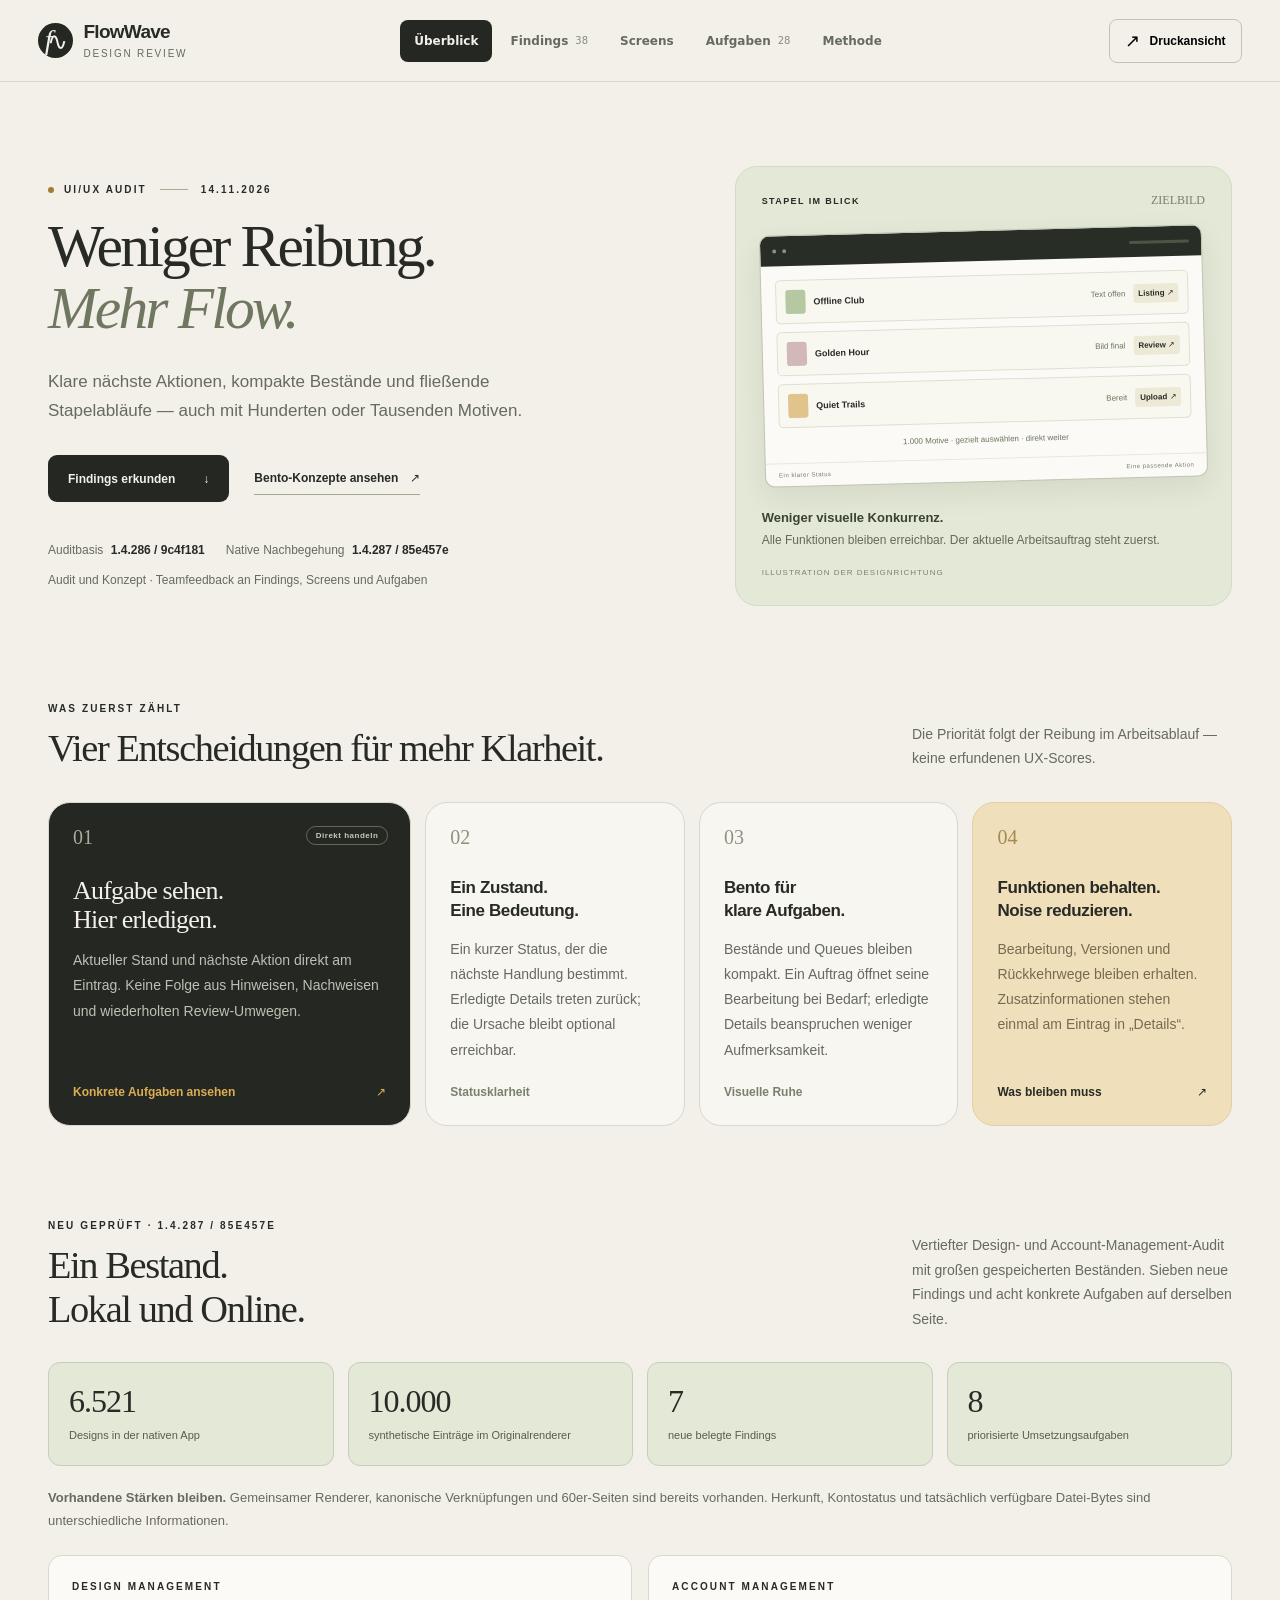
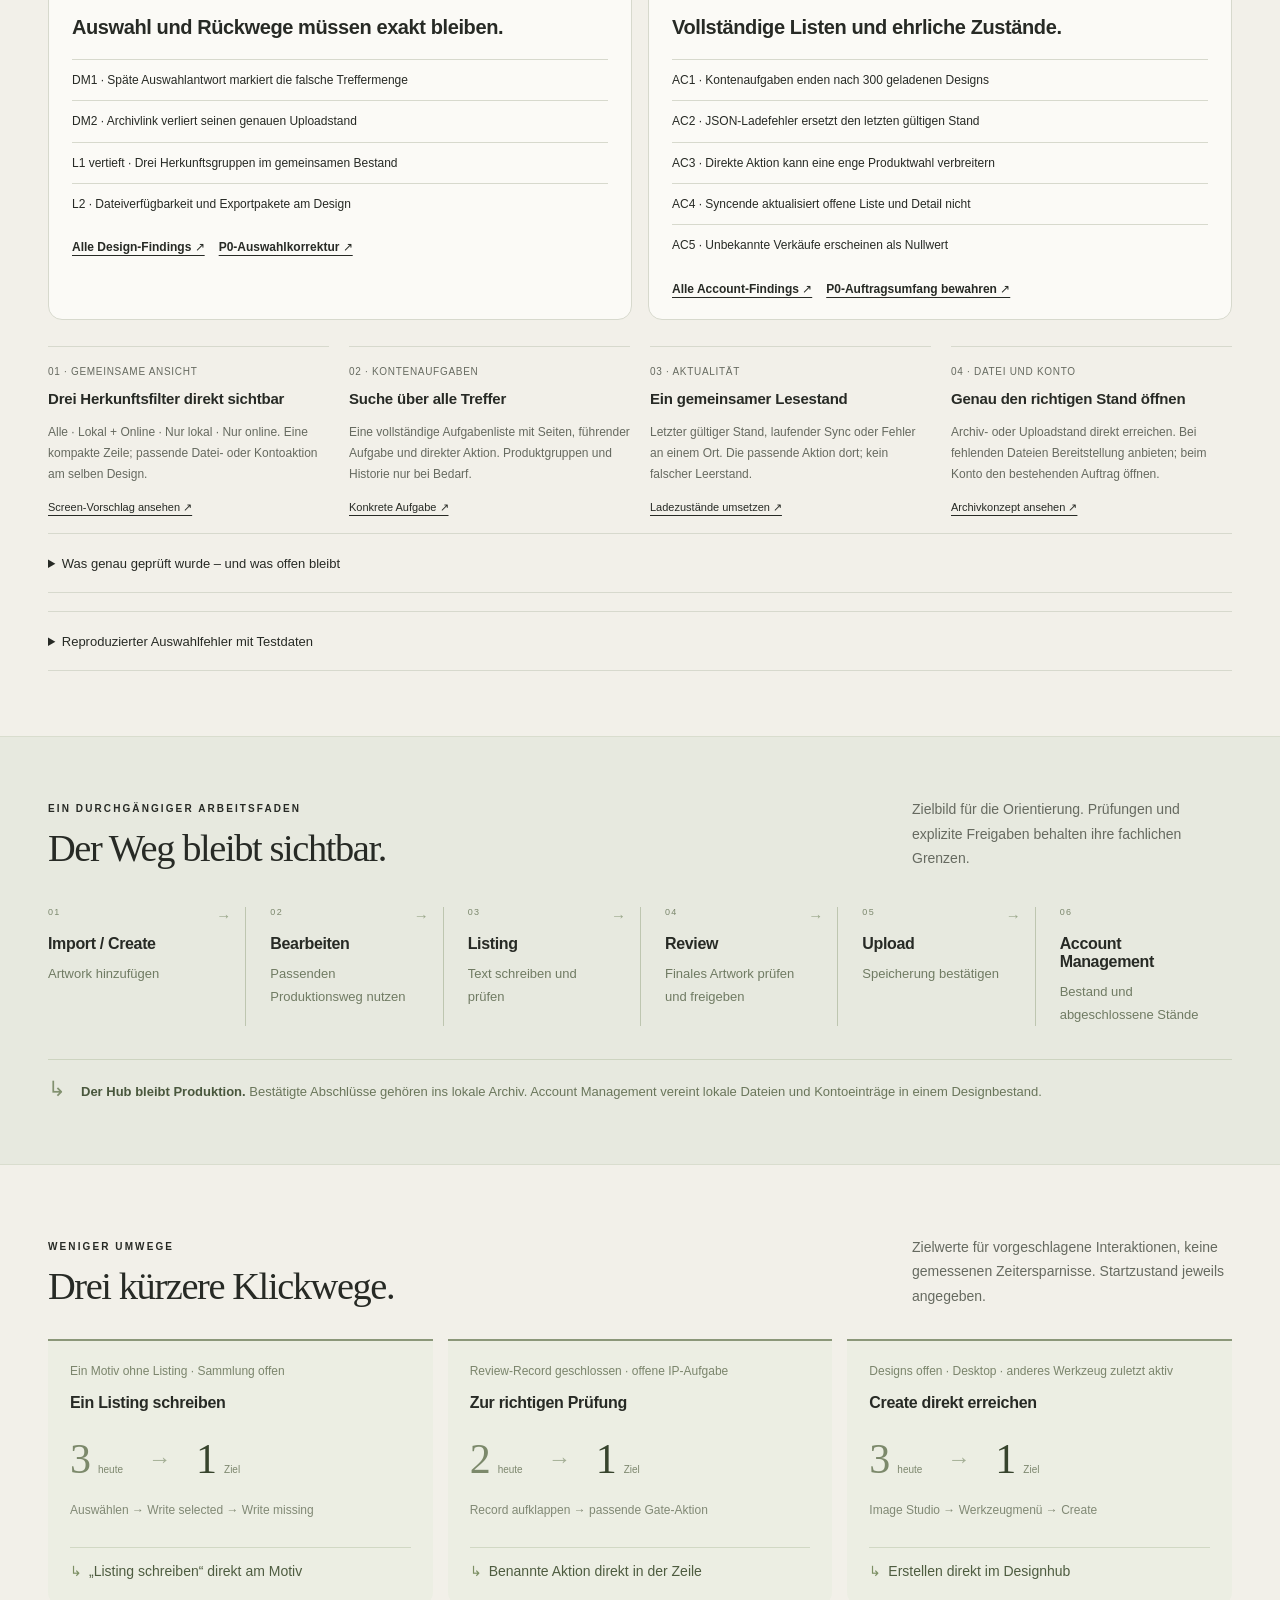
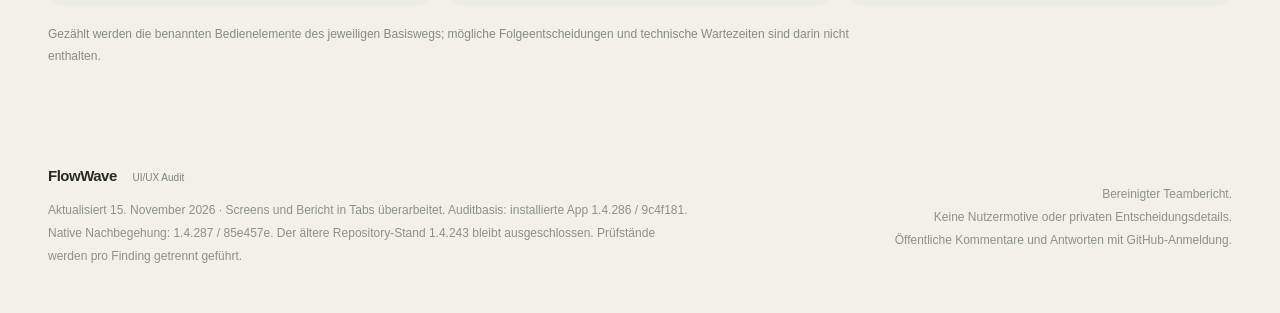
==== commit cc2c5f39: "Refine large management screens and organize audit in persistent tabs" ====
--- a/index.html
+++ b/index.html
@@ -10,26 +10,36 @@
   <link rel="stylesheet" href="concept-scale.css?v=batch287-reduced">
   <link rel="stylesheet" href="concept-processes.css?v=batch287-reduced">
   <link rel="stylesheet" href="concept-operations.css?v=account-unified287">
+  <link rel="stylesheet" href="concept-management.css?v=management-screens-20261115-r1">
   <link rel="stylesheet" href="concept-archive.css?v=archive287">
   <link rel="stylesheet" href="concept-navigation.css?v=two-areas287-final3">
   <link rel="stylesheet" href="scope.css?v=management287-r3">
   <link rel="stylesheet" href="team-tasks.css?v=management287-r3">
-  <script src="management-audit-data.js?v=management287-r3" defer></script><script src="audit.js?v=management287-r3" defer></script>
-  <script src="team-tasks-data.js?v=management287-r3" defer></script><script src="feedback-config.js?v=management287-r3" defer></script>
-  <script src="concept-scale.js?v=consistency287-r2" defer></script>
+  <script src="management-audit-data.js?v=management287-r3" defer></script>
+  <script src="team-tasks-data.js?v=management287-r3" defer></script>
+  <script src="feedback-config.js?v=management287-r3" defer></script>
+  <script src="audit-tabs.js?v=management-screens-20261115-r1" defer></script>
+  <script src="audit.js?v=management-screens-20261115-r1" defer></script>
+  <script src="concept-scale.js?v=management-screens-20261115-r1" defer></script>
   <script src="concept-processes.js?v=consistency287-r2" defer></script>
-  <script src="concept-operations.js?v=consistency287-r2" defer></script>
+  <script src="concept-operations.js?v=management-screens-20261115-r1" defer></script>
+  <script src="concept-management.js?v=management-screens-20261115-r1" defer></script>
   <script src="concept-archive.js?v=consistency287-r2" defer></script>
-  <script src="team-tasks.js?v=management287-r3" defer></script>
-  <script src="comments.js?v=team-backlog287-r3" defer></script>
+  <script src="team-tasks.js?v=management-screens-20261115-r1" defer></script>
+  <script src="comments.js?v=management-screens-20261115-r1" defer></script>
   <link rel="stylesheet" href="comments.css">
+  <link rel="stylesheet" href="audit-tabs.css?v=management-screens-20261115-r1">
 </head>
 <body>
   <a class="skip-link" href="#findings">Zu den Findings</a>
   <header class="site-header">
     <a class="brand" href="#top" aria-label="FlowWave Audit Start"><span class="brand-mark" aria-hidden="true">f<span>∿</span></span><span>FlowWave<span class="brand-sub">Design Review</span></span></a>
-    <nav aria-label="Audit Abschnitte">
-      <a href="#findings">Findings</a><a href="#areas">Bereiche</a><a href="#concept">Screens</a><a href="#team-tasks">Aufgaben</a>
+    <nav class="audit-main-tabs" data-audit-tablist role="tablist" aria-label="Auditbereiche">
+      <button type="button" id="audit-tab-overview" role="tab" data-audit-tab="overview" aria-selected="true">Überblick</button>
+      <button type="button" id="audit-tab-findings" role="tab" data-audit-tab="findings" aria-selected="false" tabindex="-1">Findings <span data-audit-tab-count></span></button>
+      <button type="button" id="audit-tab-screens" role="tab" data-audit-tab="screens" aria-selected="false" tabindex="-1">Screens</button>
+      <button type="button" id="audit-tab-tasks" role="tab" data-audit-tab="tasks" aria-selected="false" tabindex="-1">Aufgaben <span data-audit-tab-count></span></button>
+      <button type="button" id="audit-tab-method" role="tab" data-audit-tab="method" aria-selected="false" tabindex="-1">Methode</button>
     </nav>
     <button class="print-button" id="printAudit" type="button"><span aria-hidden="true">↗</span> Druckansicht</button>
   </header>
@@ -88,7 +98,7 @@
           <article><span>05 · Große Bestände</span><h4>Seiten hier, Vollansicht dort</h4><p>Suche, Statusfilter und Seitenauswahl folgen überall demselben Muster.</p><a href="#B4">Beleg und Vorschlag B4 ↗</a></article>
           <article><span>06 · Abschluss</span><h4>Exportiert ist noch kein Uploadbeleg</h4><p>ZIP, Amazon-Entwurf, Übermittlung und Live-Status bleiben unterscheidbar.</p><a href="#L1">Bestand L1 ↗</a><a href="#U1">Upload U1 ↗</a></article>
         </div>
-        <p class="consistency-log-link"><a href="#concept-log">Alle 13 Konzeptkorrekturen mit Prüfergebnis ansehen ↗</a></p>
+        <p class="consistency-log-link"><a href="#concept-log">Alle 15 Konzeptkorrekturen mit Prüfergebnis ansehen ↗</a></p>
       </aside>
       <nav class="audit-area-index" id="auditAreaIndex" aria-label="Audit nach Bereichen"></nav>
       <div class="finding-controls">
@@ -119,9 +129,10 @@
     </section>
 
     <section class="concept-section section-wrap" id="concept" aria-labelledby="concept-title">
-      <div class="section-heading"><div><p class="eyebrow">Nach Teamfeedback überarbeitet</p><h2 id="concept-title">Bento für große Stapel.</h2></div><p>22 Arbeitsansichten für große Bestände. 1.000 Produktionsmotive und separate Archivbeispiele; keine implementierte Produktfunktion.</p></div>
+      <div class="section-heading"><div><p class="eyebrow">Nach Teamfeedback überarbeitet</p><h2 id="concept-title">Bento für große Stapel.</h2></div><p>Produktion und Account Management in getrennten Arbeitsansichten. 10.000 Bestandsdesigns zum Filtern und Bearbeiten – eine lokale Konzeptvorschau.</p></div>
+      <p class="audit-screen-revision"><strong>Screens überarbeitet · 15.11.2026.</strong> Gemeinsame Lokal-/Online-Ansicht, kompakte Kacheln und Listen, Sortierung über den gesamten Bestand sowie direkte Einzel- und Stapelaktionen. <a href="#management-audit">Zum Management-Audit ↗</a></p>
       <div class="concept-frame"><div class="concept-frame-bar"><span><i aria-hidden="true"></i> FlowWave · Screen-Vorschläge</span><div class="concept-feedback-actions"><button class="af-feedback-button" type="button" data-feedback-screen><span data-feedback-label>Designhub kommentieren</span> <span aria-hidden="true">↗</span></button><a href="concept.html" target="_blank" rel="noopener">Groß öffnen <span aria-hidden="true">↗</span></a></div></div><div class="concept-inline"><div id="flowwave-bento-concept" lang="de">
-<div class="fw-demo-label"><span>Interaktives Arbeitskonzept</span><span>22 Arbeitsansichten · 1.000 Produktionsmotive · keine Verarbeitung</span></div>
+<div class="fw-demo-label"><span>Interaktives Arbeitskonzept</span><span>22 Arbeitsansichten · 1.000 Produktion · 10.000 Bestand · lokales Konzept</span></div>
 <div class="fw-window"><header class="fw-shell"><div class="fw-shell-top"><div class="fw-brand"><span aria-hidden="true">≋</span>FlowWave</div><nav class="fw-area-nav" aria-label="Hauptbereiche"><button type="button" data-area="production" aria-current="page">Produktion</button><button type="button" data-area="account">Account Management</button></nav><div class="fw-shell-utilities" role="group" aria-label="App-Aktionen"><button type="button" class="fw-utility-button" data-screen="activity" aria-label="Aktivität öffnen" title="Aktivität"><svg data-ds-icon="activity" aria-hidden="true" viewBox="0 0 24 24"><circle cx="12" cy="12" r="8"></circle><path d="M12 7v5l3 2"></path></svg></button><button type="button" class="fw-utility-button" data-screen="settings" aria-label="Einstellungen öffnen" title="Einstellungen"><svg data-ds-icon="settings" aria-hidden="true" viewBox="0 0 24 24"><path d="M4 7h16M4 17h16"></path><circle cx="9" cy="7" r="2"></circle><circle cx="15" cy="17" r="2"></circle></svg></button></div></div><nav class="fw-context-nav" aria-label="Produktion"></nav></header><div class="fw-route-registry" hidden><button type="button" data-screen="designs" tabindex="-1">Designhub</button><button type="button" data-screen="listings" tabindex="-1">Listings</button><button type="button" data-screen="review" tabindex="-1">Review</button><button type="button" data-screen="uploadqueue" tabindex="-1">Upload</button><button type="button" data-screen="upload" tabindex="-1">Upload vorbereiten</button><button type="button" data-screen="create" tabindex="-1">Create Artworks</button><button type="button" data-screen="sets" tabindex="-1">Create Sets</button><button type="button" data-screen="import" tabindex="-1">Import</button><button type="button" data-screen="collections" tabindex="-1">Imported Sets</button><button type="button" data-screen="remaster" tabindex="-1">Remaster</button><button type="button" data-screen="vectorize" tabindex="-1">Vectorize</button><button type="button" data-screen="upscale" tabindex="-1">Upscale</button><button type="button" data-screen="halftone" tabindex="-1">Halftone</button><button type="button" data-screen="effects" tabindex="-1">Effects</button><button type="button" data-screen="repairs" tabindex="-1">Repairs</button><button type="button" data-screen="autopilot" tabindex="-1">Autopilot</button><button type="button" data-screen="checks" tabindex="-1">IP Checks</button><button type="button" data-screen="management" tabindex="-1">Designbestand</button><button type="button" data-screen="archive" tabindex="-1">Archiv</button><button type="button" data-screen="live" tabindex="-1">Kontodaten</button><button type="button" data-screen="activity" tabindex="-1">Aktivität</button><button type="button" data-screen="settings" tabindex="-1">Einstellungen</button></div>
 <section class="fw-screen" data-view="designs" aria-label="Designhub Konzept"></section><section class="fw-screen" data-view="review" aria-label="Review Konzept" hidden></section><section class="fw-screen" data-view="listings" aria-label="Listings Konzept" hidden></section><section class="fw-screen" data-view="upload" aria-label="Upload Konzept" hidden></section><div class="fw-announcement" role="status" aria-live="polite" hidden></div></div>
 <dialog class="fw-modal" aria-labelledby="fw-modal-title"><div class="fw-modal-head"><div><span class="fw-secondary-text">Lokale Konzeptvorschau</span><h2 id="fw-modal-title"></h2></div><button type="button" class="fw-button fw-quiet" data-command="close-dialog" aria-label="Dialog schließen">×</button></div><div data-modal-body></div><div class="fw-modal-footer"><button type="button" class="fw-button" data-command="close-dialog">Schließen</button><button type="button" class="fw-button fw-primary" data-modal-confirm hidden></button></div></dialog>
@@ -131,7 +142,7 @@
     </section>
 
     <section class="section-wrap concept-log-section" id="concept-log" aria-labelledby="concept-log-title">
-      <div class="section-heading"><div><p class="eyebrow">Konzeptprotokoll · 14.11.2026</p><h2 id="concept-log-title">Jede Korrektur nachvollziehbar.</h2></div><p>13 dokumentierte Konzeptkorrekturen mit Ausgangszustand, Lösung und Prüfergebnis. Die ursprünglichen 31 App-Findings behalten ihren damaligen Prüfstand; die neue Management-Vertiefung ergänzt sieben Findings.</p></div>
+      <div class="section-heading"><div><p class="eyebrow">Konzeptprotokoll · aktualisiert 15.11.2026</p><h2 id="concept-log-title">Jede Korrektur nachvollziehbar.</h2></div><p>15 dokumentierte Konzeptkorrekturen mit Ausgangszustand, Lösung und Prüfergebnis. Die ursprünglichen 31 App-Findings behalten ihren damaligen Prüfstand; die neue Management-Vertiefung ergänzt sieben Findings.</p></div>
       <p class="concept-log-state"><strong>Im Konzept korrigiert.</strong> Die Produktions-App wurde nicht geändert. Feedback und Antworten bleiben direkt am jeweiligen Screen gesammelt.</p>
       <div class="concept-note-grid">
         <details class="concept-note" id="K01"><summary><span class="concept-note-id">K01</span><span>Navigation vermischt Bereiche und Arbeitsschritte</span><span class="concept-note-plus" aria-hidden="true">+</span></summary><div class="concept-note-body"><dl><dt>Vorher</dt><dd>Designhub, Produktion, Listings, Review, Upload und Account Management standen auf derselben Ebene.</dd><dt>Korrektur</dt><dd>Zwei Hauptbereiche: Produktion und Account Management. Eine gemeinsame Kontextnavigation verhindert doppelte Untermenüs. Aktivität und Einstellungen bleiben global und markieren keinen falschen Bereich. Das aktuelle Werkzeug bleibt sichtbar; sein leerer Platzhalter ist deaktiviert.</dd><dt>Prüfergebnis</dt><dd>Alle 22 Routen im Browser geprüft. Die Bereiche merken ihren letzten Unterbereich, Filter und Auswahl. Aktuelles Werkzeug, globale Aktionen und 53 stabile Kommentarziele wurden mitgeprüft.</dd></dl><div class="concept-note-actions"><a href="#screen-designs">Designhub ansehen ↗</a><a href="#N1">App-Kontext N1 ↗</a><button type="button" class="af-feedback-button" data-feedback-topic="screen-designs" aria-label="K01 am Screen Designhub kommentieren">Am Screen kommentieren ↗</button></div></div></details>
@@ -147,6 +158,8 @@
         <details class="concept-note" id="K11"><summary><span class="concept-note-id">K11</span><span>Ein Ergebnislink öffnet nur den Designhub</span><span class="concept-note-plus" aria-hidden="true">+</span></summary><div class="concept-note-body"><dl><dt>Vorher</dt><dd>„Ergebnis öffnen“ führte bei Werkzeugen in den Designhub statt zu einer Ergebnisdatei.</dd><dt>Korrektur</dt><dd>„Im Designhub anzeigen“ benennt das tatsächliche Ziel. Ein direkter Ergebnisaufruf bleibt eine getrennte Produktaufgabe.</dd><dt>Prüfergebnis</dt><dd>Quellhandler und Helper geprüft: exakte Motiv-ID geht an den Designhub. Kein SVG-Dateiöffnen behauptet.</dd></dl><div class="concept-note-actions"><a href="#screen-vectorize">Vectorize ansehen ↗</a><a href="#N2">App-Kontext N2 ↗</a><button type="button" class="af-feedback-button" data-feedback-topic="screen-vectorize" aria-label="K11 am Screen Vectorize kommentieren">Am Screen kommentieren ↗</button></div></div></details>
         <details class="concept-note" id="K12"><summary><span class="concept-note-id">K12</span><span>Cloud-Dateien heißen bereits geöffnet</span><span class="concept-note-plus" aria-hidden="true">+</span></summary><div class="concept-note-body"><dl><dt>Vorher</dt><dd>Die Stapelaktion „Dateien öffnen“ erschien auch bei ausschließlich nicht lokal bereitgestellten Archivdateien.</dd><dt>Korrektur</dt><dd>Nur Cloud: Dateien bereitstellen. Nur lokal: Dateien öffnen. Gemischt: Dateien mit genauer Aufteilung im Dialog.</dd><dt>Prüfergebnis</dt><dd>Cloud-Auswahl AR-0001 im Browser geprüft. Lokale, gemischte und leere Auswahl zusätzlich am echten Renderer geprüft; Verfügbarkeit wird nicht grün gesetzt.</dd></dl><div class="concept-note-actions"><a href="#screen-archive">Archiv ansehen ↗</a><a href="#L2">App-Kontext L2 ↗</a><button type="button" class="af-feedback-button" data-feedback-topic="screen-archive" aria-label="K12 am Screen Archiv kommentieren">Am Screen kommentieren ↗</button></div></div></details>
         <details class="concept-note" id="K13"><summary><span class="concept-note-id">K13</span><span>Neurendern verliert den Tastaturfokus</span><span class="concept-note-plus" aria-hidden="true">+</span></summary><div class="concept-note-body"><dl><dt>Vorher</dt><dd>Die Operations-Ansichten restaurierten nur Checkboxen. Filter-, Modus- und Metadatenaktionen konnten ihren fokussierten Auslöser verlieren.</dd><dt>Korrektur</dt><dd>Fokus anhand des konkreten Filters, Modus oder Aktionsbuttons samt Motiv-ID wiederherstellen.</dd><dt>Prüfergebnis</dt><dd>Upload-Modus im Browser mit erhaltenem Fokus geprüft. Weitere Aktionsselektoren im Code kontrolliert; keine vollständige Screenreader-Abnahme behauptet.</dd></dl><div class="concept-note-actions"><a href="#screen-uploadqueue">Upload und Arbeitslisten ansehen ↗</a><a href="#R4">App-Kontext R4 ↗</a><button type="button" class="af-feedback-button" data-feedback-topic="screen-uploadqueue" aria-label="K13 am Screen Upload und Arbeitslisten kommentieren">Am Screen kommentieren ↗</button></div></div></details>
+        <details class="concept-note" id="K14"><summary><span class="concept-note-id">K14</span><span>Management-Screens für einen gemeinsamen großen Bestand</span><span class="concept-note-plus" aria-hidden="true">+</span></summary><div class="concept-note-body"><dl><dt>Vorher</dt><dd>Die Management-Vorschläge waren zu klein gedacht und machten aus einem Design mehrere Ansichten mit verteilten Folgeaktionen.</dd><dt>Korrektur</dt><dd>Ein Kachel- und Listenmuster für Lokal + Online, Nur lokal und Nur online. 10.000 Beispieldesigns, 36 pro Seite, vollständige Suche und Sortierung, genaue Einzel- und Stapelaktionen.</dd><dt>Prüfergebnis</dt><dd>10.000ste ID gesucht, 3.238 lokale Treffer ausgewählt und ihre Datei- und Serienaktionen geprüft. Auswahl bleibt beim Tabwechsel erhalten. Konto- und Dateiaktionen sind lokale Simulationen; die App-Findings bleiben offen.</dd></dl><div class="concept-note-actions"><a href="#screen-management">Designbestand ansehen ↗</a><a href="#screen-live">Kontodaten ansehen ↗</a><a href="#management-audit">Management-Findings ↗</a><button type="button" class="af-feedback-button" data-feedback-topic="screen-management" aria-label="K14 am Screen Designbestand kommentieren">Am Screen kommentieren ↗</button></div></div></details>
+        <details class="concept-note" id="K15"><summary><span class="concept-note-id">K15</span><span>Ein Bericht in fünf übersichtlichen Tabs</span><span class="concept-note-plus" aria-hidden="true">+</span></summary><div class="concept-note-body"><dl><dt>Vorher</dt><dd>Findings, Screens, Aufgaben und Prüfmethode bildeten eine lange Seite mit konkurrierenden Einstiegen.</dd><dt>Korrektur</dt><dd>Überblick, Findings, Screens, Aufgaben und Methode auf derselben URL. Arbeitsansichten bleiben beim Wechsel erhalten; geteilte Finding-, Aufgaben-, Screen- und Kommentarlinks öffnen ihren passenden Tab.</dd><dt>Prüfergebnis</dt><dd>Tastaturwechsel, mobile Breite, erhaltene Stapelauswahl und direkte Kommentarlinks geprüft. Ein erneut angeklickter Aufgaben- oder Finding-Link hebt widersprechende Filter gezielt auf. Diskussionen behalten ihre bisherigen Kennungen.</dd></dl><div class="concept-note-actions"><a href="#screen-management">Screens ansehen ↗</a><a href="#task-FW-02">Auswahlmuster ↗</a></div></div></details>
       </div>
       <p class="section-footnote">Browserprüfungen belegen die genannten Interaktionen. Code- und Helper-Prüfungen sind gesondert benannt. Es wurden dabei keine Provider-, Datei- oder Amazon-Aktionen ausgeführt.</p>
     </section>
@@ -178,6 +191,6 @@
     </section>
   </main>
 
-  <footer class="site-footer section-wrap"><div><a class="footer-brand" href="#top">FlowWave <span>UI/UX Audit</span></a><p>Aktualisiert 14. November 2026 · Auditbasis: installierte App 1.4.286 / 9c4f181. Native Nachbegehung: 1.4.287 / 85e457e. Der ältere Repository-Stand 1.4.243 bleibt ausgeschlossen. Prüfstände werden pro Finding getrennt geführt.</p></div><p>Bereinigter Teambericht.<br>Keine Nutzermotive oder privaten Entscheidungsdetails.<br>Öffentliche Kommentare und Antworten mit GitHub-Anmeldung.</p></footer>
+  <footer class="site-footer section-wrap"><div><a class="footer-brand" href="#top">FlowWave <span>UI/UX Audit</span></a><p>Aktualisiert 15. November 2026 · Screens und Bericht in Tabs überarbeitet. Auditbasis: installierte App 1.4.286 / 9c4f181. Native Nachbegehung: 1.4.287 / 85e457e. Der ältere Repository-Stand 1.4.243 bleibt ausgeschlossen. Prüfstände werden pro Finding getrennt geführt.</p></div><p>Bereinigter Teambericht.<br>Keine Nutzermotive oder privaten Entscheidungsdetails.<br>Öffentliche Kommentare und Antworten mit GitHub-Anmeldung.</p></footer>
 </body>
 </html>
--- a/concept-management.css
+++ b/concept-management.css
@@ -0,0 +1,71 @@
+/* Management composes the existing concept buttons, fields, artwork and selection rail. */
+#flowwave-bento-concept .fm-demo{font-size:11px;color:var(--fw-muted)}
+#flowwave-bento-concept .fm-toolbar{display:grid;grid-template-columns:minmax(220px,1fr) minmax(160px,210px) auto;align-items:end;gap:12px;margin:18px 0 12px}
+#flowwave-bento-concept .fm-layout{display:flex;gap:4px;padding-bottom:1px}
+#flowwave-bento-concept .fm-layout button[aria-pressed=true]{background:var(--fw-raised);color:var(--fw-ink);box-shadow:inset 0 0 0 1px var(--fw-line)}
+#flowwave-bento-concept .fm-filterbar{display:flex;gap:12px;align-items:center;flex-wrap:wrap;margin:0 0 14px}
+#flowwave-bento-concept .fm-filterbar .fw-facets{flex:1;margin:0}
+#flowwave-bento-concept .fm-filterbar label{min-width:138px;margin:0}
+#flowwave-bento-concept .fm-filterbar select{font-size:12px;min-height:36px}
+#flowwave-bento-concept .fm-selection{align-items:center;margin-bottom:16px;gap:8px 12px}
+#flowwave-bento-concept .fm-selection>span{font-size:12px;color:var(--fw-muted)}
+#flowwave-bento-concept .fm-selection .fw-button{font-size:12px;padding:7px 9px}
+#flowwave-bento-concept .fm-bulk{display:flex;gap:5px;flex-wrap:wrap;margin-left:auto}
+#flowwave-bento-concept .fm-grid{display:grid;grid-template-columns:repeat(4,minmax(0,1fr));gap:10px}
+#flowwave-bento-concept .fm-scroll{max-height:min(62vh,680px);overflow:auto;overscroll-behavior:contain;scrollbar-gutter:stable;padding:2px 5px 2px 2px;outline-offset:2px;border-radius:6px}
+#flowwave-bento-concept .fm-scroll:focus-visible{outline:2px solid var(--fw-accent)}
+#flowwave-bento-concept .fm-scroll :is(button,input,summary):focus-visible{outline:2px solid var(--fw-accent);outline-offset:1px}
+#flowwave-bento-concept .fm-card{padding:13px;border:1px solid var(--fw-line);border-radius:15px;background:var(--fw-panel);min-width:0;display:flex;flex-direction:column;gap:10px;box-shadow:0 2px 4px #0000000d}
+#flowwave-bento-concept .fm-card[data-selected=true]{box-shadow:inset 0 0 0 1px var(--fw-accent);border-color:var(--fw-accent)}
+#flowwave-bento-concept .fm-card-head{display:grid;grid-template-columns:45px minmax(0,1fr) 24px;gap:9px;align-items:start}
+#flowwave-bento-concept .fm-card-head .fw-art-mini{width:45px;height:55px;border-radius:6px}
+#flowwave-bento-concept .fm-card-head h3{font-family:inherit;font-size:12px;font-weight:600;line-height:1.4;margin:0 0 5px;overflow-wrap:anywhere}
+#flowwave-bento-concept .fm-card-head small{display:block;font-size:10px;line-height:1.5;color:var(--fw-muted)}
+#flowwave-bento-concept .fm-check{justify-content:center;align-self:start;min-height:24px;width:24px}
+#flowwave-bento-concept .fm-card-facts{display:flex;align-items:center;gap:5px 9px;flex-wrap:wrap;min-height:31px;font-size:10px;color:var(--fw-muted)}
+#flowwave-bento-concept .fm-origin{font-size:10px;color:var(--fw-ink);padding:3px 5px;border-radius:4px;background:var(--fw-raised);white-space:nowrap}
+#flowwave-bento-concept .fm-demo-sync{color:var(--fw-green)}
+#flowwave-bento-concept .fm-task{font-size:11px;line-height:1.5;color:var(--fw-muted)}
+#flowwave-bento-concept .fm-task[data-attention=true]{color:var(--fw-warning)}
+#flowwave-bento-concept .fm-actions{display:flex;flex-wrap:wrap;gap:4px;margin-top:auto}
+#flowwave-bento-concept .fm-actions .fw-button{font-size:11px;min-height:30px;padding:6px 8px;white-space:normal;text-align:left}
+#flowwave-bento-concept .fm-details{margin:0;border:0;padding:0;font-size:11px}
+#flowwave-bento-concept .fm-details summary{font-size:10px;min-height:26px;color:var(--fw-muted)}
+#flowwave-bento-concept .fm-details dl{display:grid;gap:8px;margin:9px 0;font-size:11px}
+#flowwave-bento-concept .fm-details dl>div{display:grid;gap:2px}
+#flowwave-bento-concept .fm-details dt{color:var(--fw-muted)}
+#flowwave-bento-concept .fm-details dd{margin:0;overflow-wrap:anywhere}
+#flowwave-bento-concept .fm-details .fw-button{font-size:11px;padding:6px 7px;min-height:28px}
+#flowwave-bento-concept .fm-table .fw-row-title{width:25%}
+#flowwave-bento-concept .fm-table .fw-row-title strong{font-size:12px}
+#flowwave-bento-concept .fm-table .fw-row-title small{font-size:10px}
+#flowwave-bento-concept .fm-table .fw-row-action{width:200px}
+#flowwave-bento-concept .fm-table .fm-actions{margin:0}
+#flowwave-bento-concept .fm-record-row[aria-selected=true]{background:var(--fw-raised);box-shadow:inset 3px 0 var(--fw-accent)}
+#flowwave-bento-concept .fm-row-facts{display:flex;flex-direction:column;align-items:flex-start;gap:5px;font-size:11px;color:var(--fw-muted)}
+#flowwave-bento-concept .fm-sync{display:flex;align-items:center;gap:12px;flex-wrap:wrap;border:1px solid var(--fw-line);border-radius:12px;padding:12px 14px;background:var(--fw-panel);font-size:12px}
+#flowwave-bento-concept .fm-sync>div{display:grid;gap:5px;flex:1;min-width:200px}
+#flowwave-bento-concept .fm-sync strong{font-weight:500}
+#flowwave-bento-concept .fm-sync span,#flowwave-bento-concept .fm-sync details{font-size:11px;color:var(--fw-muted)}
+#flowwave-bento-concept .fm-sync details{border:0;margin:0;padding:0;max-width:250px}
+#flowwave-bento-concept .fm-sync summary{min-height:32px}
+#flowwave-bento-concept .fm-overview{display:grid;grid-template-columns:repeat(4,minmax(0,1fr));gap:9px;margin:10px 0 17px}
+#flowwave-bento-concept .fm-overview button{display:grid;gap:7px;text-align:left;padding:12px 14px;background:var(--fw-panel);border:1px solid var(--fw-line);border-radius:12px;font-size:11px;color:var(--fw-muted)}
+#flowwave-bento-concept .fm-overview strong{font-size:22px;font-weight:500;letter-spacing:-.03em;color:var(--fw-ink)}
+#flowwave-bento-concept .fm-overview button[aria-pressed=true]{border-color:var(--fw-accent)}
+#flowwave-bento-concept .fm-warning{padding:10px 12px;font-size:12px;line-height:1.5;color:var(--fw-warning);border-left:2px solid currentColor;margin:8px 0 14px}
+#flowwave-bento-concept .fm-exact-list{display:grid;gap:5px;margin:14px 0;font-size:12px;color:var(--fw-muted);max-height:130px;overflow:auto}
+#flowwave-bento-concept .fm-modal-grid{display:grid;grid-template-columns:1fr 1fr;gap:12px;margin:18px 0}
+#flowwave-bento-concept .fm-modal-note{font-size:12px;color:var(--fw-muted);line-height:1.6;margin:14px 0 0}
+#flowwave-bento-concept .fm-file-package{display:grid;gap:7px;padding:14px;border:1px solid var(--fw-line);border-radius:10px;font-size:12px;overflow-wrap:anywhere}
+#flowwave-bento-concept .fm-file-package small{color:var(--fw-muted)}
+#flowwave-bento-concept .fm-stand{display:grid;grid-template-columns:130px minmax(0,1fr);gap:20px;margin:15px 0}
+#flowwave-bento-concept .fm-stand>.fw-art{max-height:175px}
+#flowwave-bento-concept .fm-stand h3{font-family:inherit;font-size:17px;font-weight:600;line-height:1.4;margin:0 0 8px}
+#flowwave-bento-concept .fm-stand p{font-size:12px;line-height:1.6;margin:8px 0}
+#flowwave-bento-concept .fm-sr-only{position:absolute;width:1px;height:1px;margin:-1px;clip-path:inset(50%);overflow:hidden;white-space:nowrap}
+@media(max-width:1180px){#flowwave-bento-concept .fm-grid{grid-template-columns:repeat(3,minmax(0,1fr))}#flowwave-bento-concept .fm-toolbar{grid-template-columns:minmax(180px,1fr) 180px auto}}
+@media(max-width:850px){#flowwave-bento-concept .fm-grid{grid-template-columns:repeat(2,minmax(0,1fr))}#flowwave-bento-concept .fm-toolbar{grid-template-columns:minmax(0,1fr) 180px}#flowwave-bento-concept .fm-layout{grid-column:1/-1}#flowwave-bento-concept .fm-bulk{margin-left:0;width:100%}#flowwave-bento-concept .fm-table .fw-row-title,#flowwave-bento-concept .fm-table .fw-row-action{width:auto}}
+@media(max-width:550px){#flowwave-bento-concept .fm-grid{grid-template-columns:1fr}#flowwave-bento-concept .fm-toolbar{grid-template-columns:1fr}#flowwave-bento-concept .fm-overview{grid-template-columns:1fr 1fr}#flowwave-bento-concept .fm-modal-grid{grid-template-columns:1fr}#flowwave-bento-concept .fm-stand{grid-template-columns:90px minmax(0,1fr);gap:12px}#flowwave-bento-concept .fm-filterbar label{flex:1;min-width:120px}}
+@media(pointer:coarse){#flowwave-bento-concept .fm-check{width:44px;min-height:44px}#flowwave-bento-concept .fm-card-head{grid-template-columns:45px minmax(0,1fr) 44px}#flowwave-bento-concept .fm-actions .fw-button,#flowwave-bento-concept .fm-details .fw-button,#flowwave-bento-concept .fm-details summary{min-height:44px}#flowwave-bento-concept .fm-card-head h3{font-size:13px}#flowwave-bento-concept .fm-card-head small,#flowwave-bento-concept .fm-card-facts{font-size:11px}}
+@media(prefers-reduced-motion:reduce){#flowwave-bento-concept .fm-card{transition:none}}
--- a/audit-tabs.css
+++ b/audit-tabs.css
@@ -0,0 +1,13 @@
+.site-header{display:grid;grid-template-columns:auto minmax(0,1fr) auto;height:auto;min-height:82px;gap:20px;padding:12px clamp(12px,3vw,40px)}
+.site-header .audit-main-tabs{display:flex;gap:4px;min-width:0;max-width:100%;justify-self:center;overflow-x:auto;scrollbar-width:thin;padding:3px}
+.audit-main-tabs [role=tab]{display:flex;align-items:center;justify-content:center;gap:7px;flex-shrink:0;border:1px solid transparent;border-radius:8px;background:transparent;color:var(--muted);min-height:42px;padding:10px 13px;font:600 12px system-ui;cursor:pointer;white-space:nowrap}
+.audit-main-tabs [role=tab][aria-selected=true]{background:var(--dark);color:var(--paper)}.audit-main-tabs [data-audit-tab-count]{font-size:10px;font-weight:400;opacity:.75}.audit-main-tabs [role=tab]:focus-visible{outline:2px solid #7b5825;outline-offset:1px}
+.audit-tabpanel[hidden]{display:none!important}.audit-tabpanel{min-width:0;outline:none}.audit-tabpanel:focus-visible{outline:2px solid #7b5825;outline-offset:-3px}
+.audit-tabpanel section[id],.audit-tabpanel .finding-card,.audit-tabpanel .team-task,.audit-tabpanel .concept-note,.audit-tabpanel #findingsGrid,.audit-tabpanel #flowwave-bento-concept{scroll-margin-top:calc(var(--audit-header-height,100px) + 16px)}
+.audit-tabpanel[data-audit-panel=screens] .concept-section{max-width:1480px;width:calc(100% - 64px);padding-top:25px}.audit-tabpanel[data-audit-panel=screens] .concept-section .section-heading{margin-bottom:18px}.audit-tabpanel[data-audit-panel=screens] .concept-section .concept-principles{margin-top:16px}
+.audit-screen-directory{border-top:1px solid var(--line);padding-block:20px 40px;margin-top:18px}.audit-screen-directory>summary{font-size:14px;font-weight:600;cursor:pointer;min-height:40px;align-content:center}.audit-screen-directory .app-scope-section{width:100%;padding-top:24px;padding-bottom:0}.audit-screen-directory .app-scope-section>.section-heading{display:none}.audit-screen-directory .scope-grid{grid-template-columns:repeat(3,minmax(0,1fr))}
+.audit-tabpanel[data-audit-panel=method]>.coverage-section,.audit-tabpanel[data-audit-panel=findings]>.findings-section,.audit-tabpanel[data-audit-panel=tasks]>.team-backlog{padding-top:30px}.audit-preserve-wrap{padding-bottom:50px}.audit-preserve-wrap .preserve-panel{color:var(--paper)}
+.audit-screen-revision{font-size:12px;color:var(--muted);line-height:1.7;margin:0 0 18px}.audit-screen-revision a{text-decoration:underline;text-underline-offset:4px}
+@media(max-width:900px){.site-header{grid-template-columns:minmax(0,1fr) auto;gap:8px;padding:10px 18px}.site-header .brand{grid-column:1;grid-row:1}.site-header .print-button{grid-column:2;grid-row:1}.site-header .audit-main-tabs{grid-column:1/-1;grid-row:2;justify-self:stretch}.audit-main-tabs [role=tab]{flex:1;padding:10px}.audit-tabpanel[data-audit-panel=screens] .concept-section{width:calc(100% - 32px)}.audit-screen-directory .scope-grid{grid-template-columns:repeat(2,minmax(0,1fr))}}
+@media(max-width:500px){.site-header{padding:8px 10px}.site-header .audit-main-tabs{gap:2px}.audit-main-tabs [role=tab]{flex:0 0 auto;min-height:42px;padding:9px 10px;font-size:11px}.audit-main-tabs [data-audit-tab-count]{display:none}.audit-tabpanel[data-audit-panel=screens] .concept-section{width:calc(100% - 20px)}.audit-screen-directory .scope-grid{grid-template-columns:1fr}}
+@media print{.audit-main-tabs{display:none!important}.audit-tabpanel[hidden]{display:block!important}.audit-tabpanel{display:block!important}.audit-screen-directory>summary{display:none}.audit-screen-directory .app-scope-section{display:block}.audit-tabpanel[data-audit-panel=screens] .concept-section{width:100%;max-width:none}.audit-preserve-wrap .preserve-panel{color:#111}}
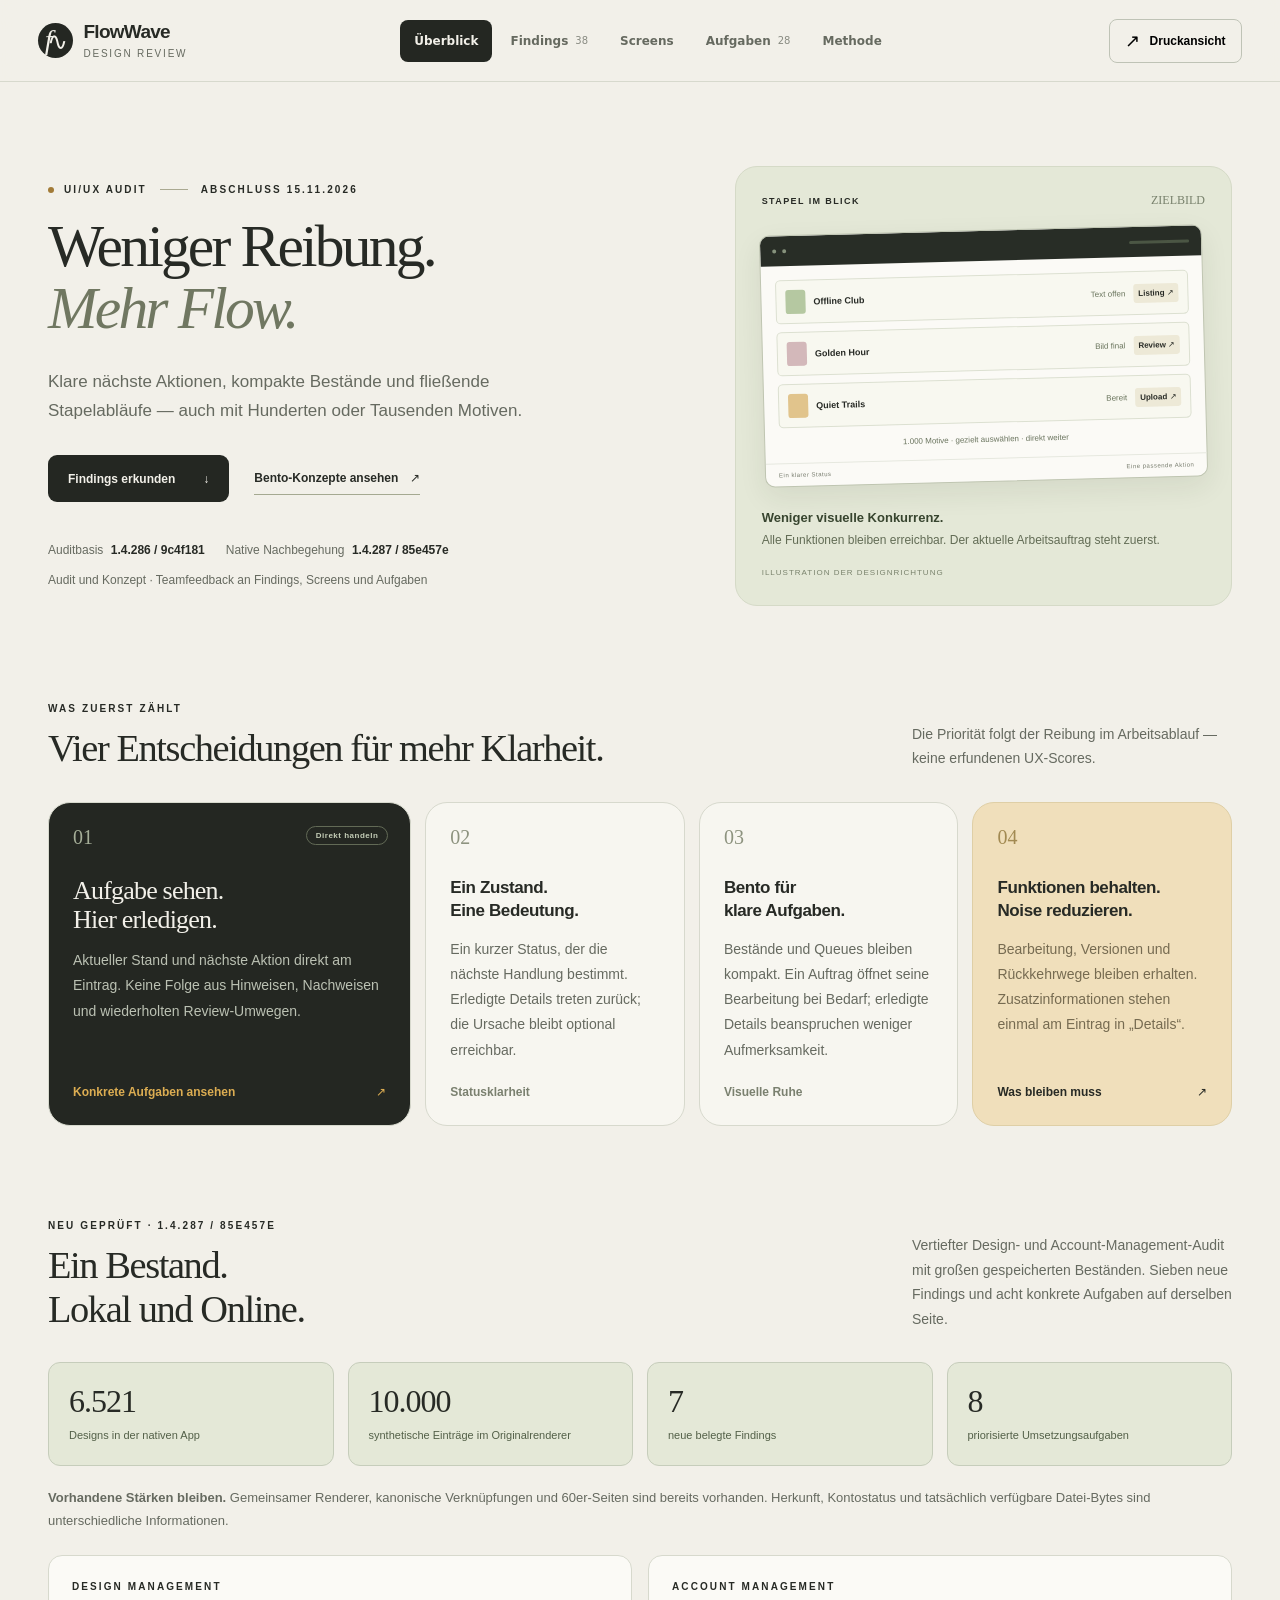
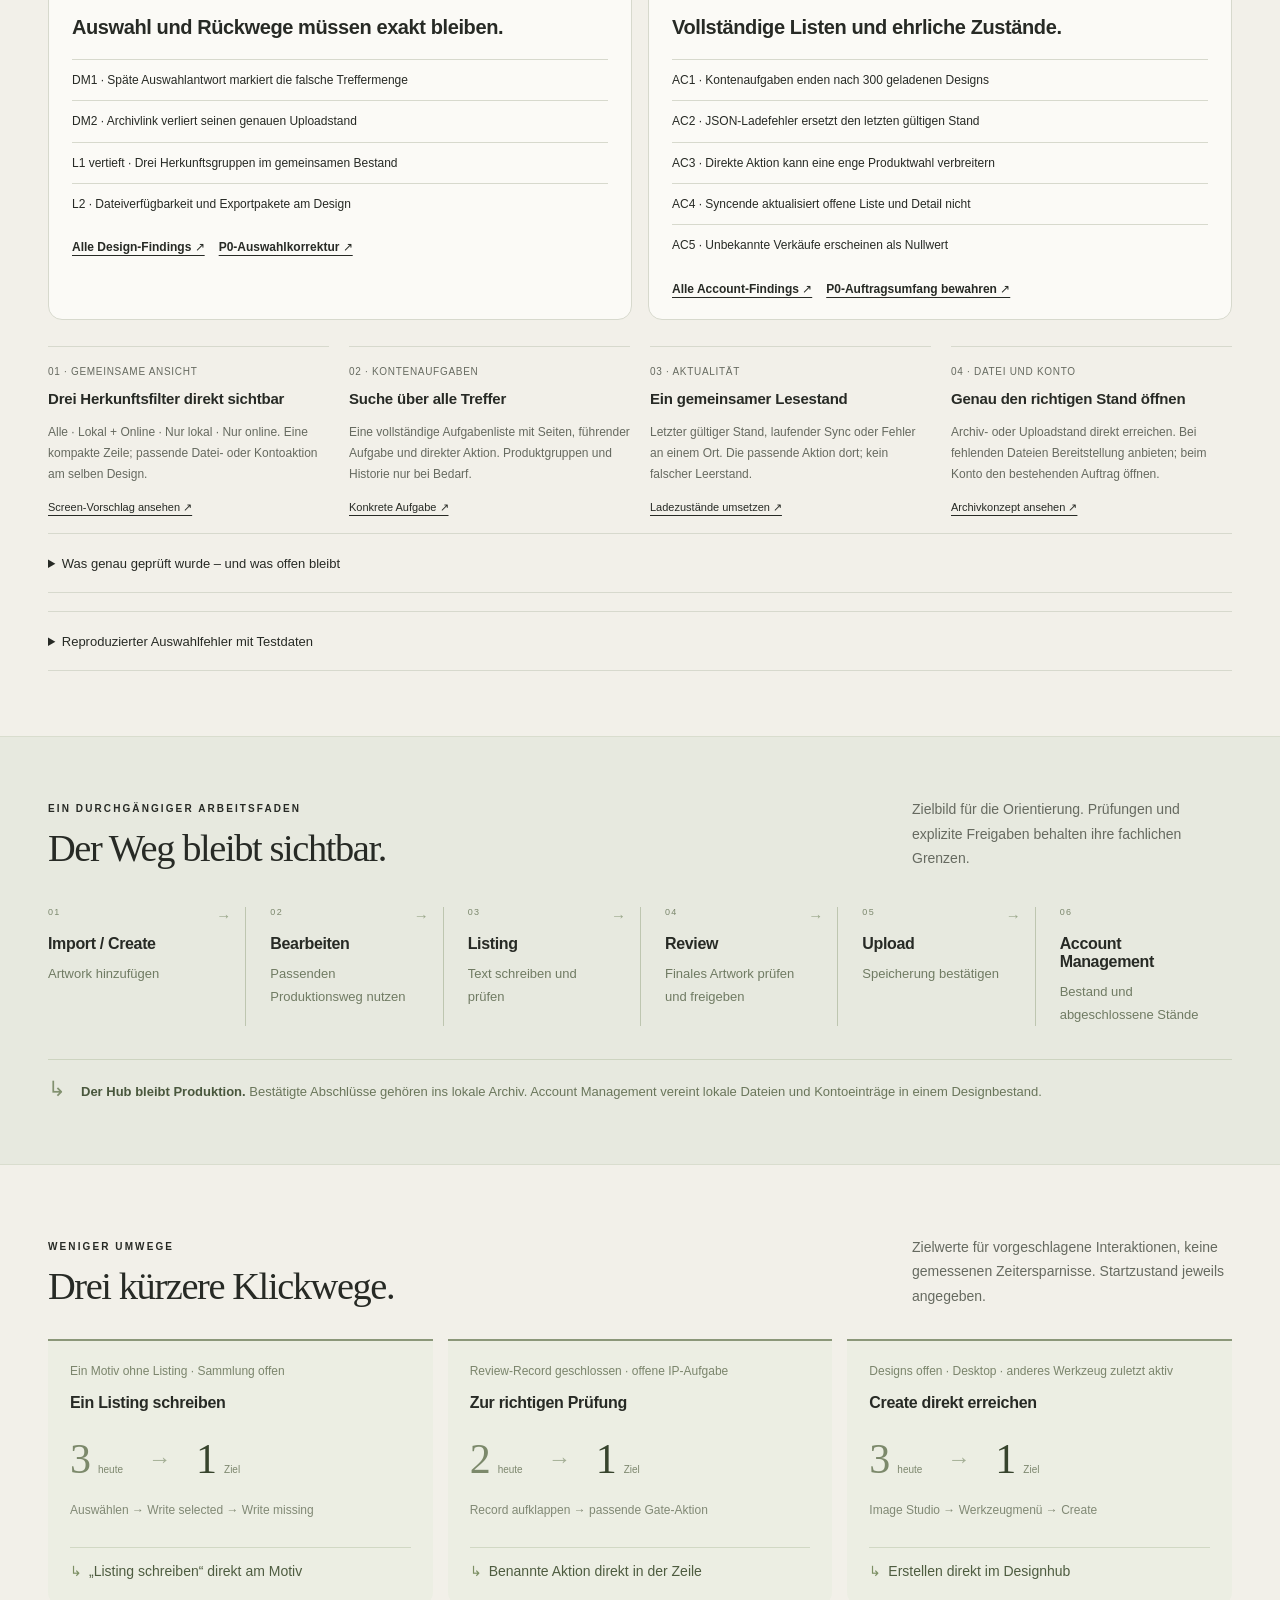
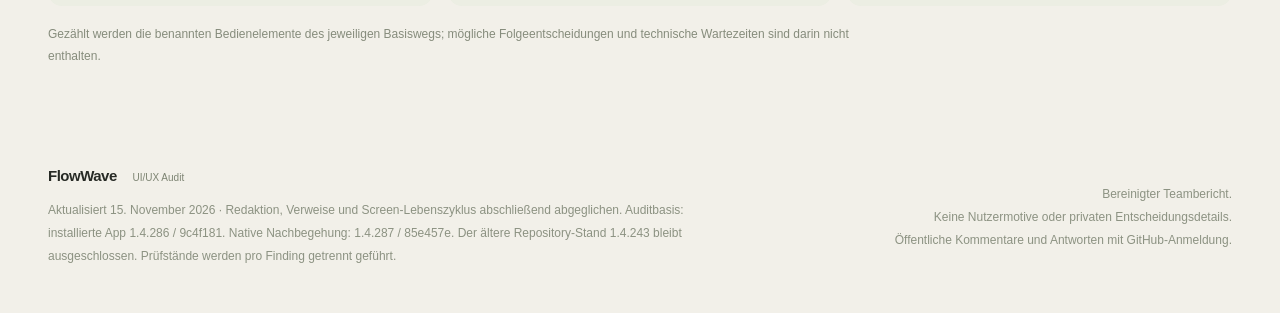
==== commit 9fbf349c: "Reconcile audit findings, screens and team tasks for handoff" ====
--- a/index.html
+++ b/index.html
@@ -6,7 +6,7 @@
   <meta name="theme-color" content="#242722">
   <meta name="description" content="FlowWave UI/UX Audit mit priorisierten Findings, kürzeren Klickwegen und konkreten Bento-Konzepten.">
   <title>FlowWave — UI/UX Audit</title>
-  <link rel="stylesheet" href="style.css?v=whole-app-final2">
+  <link rel="stylesheet" href="style.css?v=final-review-20261115-r1">
   <link rel="stylesheet" href="concept-scale.css?v=batch287-reduced">
   <link rel="stylesheet" href="concept-processes.css?v=batch287-reduced">
   <link rel="stylesheet" href="concept-operations.css?v=account-unified287">
@@ -16,18 +16,21 @@
   <link rel="stylesheet" href="scope.css?v=management287-r3">
   <link rel="stylesheet" href="team-tasks.css?v=management287-r3">
   <script src="management-audit-data.js?v=management287-r3" defer></script>
-  <script src="team-tasks-data.js?v=management287-r3" defer></script>
+  <script src="team-tasks-data.js?v=final-review-20261115-r1" defer></script>
+  <script src="audit-map-data.js?v=final-review-20261115-r1" defer></script>
+  <script src="audit-links.js?v=final-review-20261115-r1" defer></script>
   <script src="feedback-config.js?v=management287-r3" defer></script>
-  <script src="audit-tabs.js?v=management-screens-20261115-r1" defer></script>
-  <script src="audit.js?v=management-screens-20261115-r1" defer></script>
-  <script src="concept-scale.js?v=management-screens-20261115-r1" defer></script>
+  <script src="audit-tabs.js?v=final-review-20261115-r1" defer></script>
+  <script src="audit.js?v=final-review-20261115-r1" defer></script>
+  <script src="concept-scale.js?v=final-review-20261115-r1" defer></script>
   <script src="concept-processes.js?v=consistency287-r2" defer></script>
-  <script src="concept-operations.js?v=management-screens-20261115-r1" defer></script>
-  <script src="concept-management.js?v=management-screens-20261115-r1" defer></script>
-  <script src="concept-archive.js?v=consistency287-r2" defer></script>
-  <script src="team-tasks.js?v=management-screens-20261115-r1" defer></script>
-  <script src="comments.js?v=management-screens-20261115-r1" defer></script>
+  <script src="concept-operations.js?v=final-review-20261115-r1" defer></script>
+  <script src="concept-management.js?v=final-review-20261115-r1" defer></script>
+  <script src="concept-archive.js?v=final-review-20261115-r1" defer></script>
+  <script src="team-tasks.js?v=final-review-20261115-r1" defer></script>
+  <script src="comments.js?v=final-review-20261115-r1" defer></script>
   <link rel="stylesheet" href="comments.css">
+  <link rel="stylesheet" href="audit-links.css?v=final-review-20261115-r1">
   <link rel="stylesheet" href="audit-tabs.css?v=management-screens-20261115-r1">
 </head>
 <body>
@@ -47,7 +50,7 @@
   <main id="top">
     <section class="hero section-wrap" aria-labelledby="hero-title">
       <div class="hero-copy">
-        <p class="eyebrow"><span class="live-dot" aria-hidden="true"></span> UI/UX Audit <span class="eyebrow-rule"></span> 14.11.2026</p>
+        <p class="eyebrow"><span class="live-dot" aria-hidden="true"></span> UI/UX Audit <span class="eyebrow-rule"></span> Abschluss 15.11.2026</p>
         <h1 id="hero-title">Weniger Reibung.<br><em>Mehr Flow.</em></h1>
         <p class="hero-lede">Klare nächste Aktionen, kompakte Bestände und fließende Stapelabläufe — auch mit Hunderten oder Tausenden Motiven.</p>
         <div class="hero-actions"><a class="button button-dark" href="#findings">Findings erkunden <span aria-hidden="true">↓</span></a><a class="text-link" href="#concept">Bento-Konzepte ansehen <span aria-hidden="true">↗</span></a></div>
@@ -67,14 +70,14 @@
     <section class="priorities section-wrap" aria-labelledby="priorities-title">
       <div class="section-heading"><div><p class="eyebrow">Was zuerst zählt</p><h2 id="priorities-title">Vier Entscheidungen für mehr Klarheit.</h2></div><p>Die Priorität folgt der Reibung im Arbeitsablauf — keine erfundenen UX-Scores.</p></div>
       <div class="priority-grid">
-        <article class="priority-card priority-feature"><span class="priority-number">01</span><span class="pill pill-light">Direkt handeln</span><h3>Aufgabe sehen.<br>Hier erledigen.</h3><p>Aktueller Stand und nächste Aktion direkt am Eintrag. Keine Folge aus Hinweisen, Nachweisen und wiederholten Review-Umwegen.</p><a href="#findings">Konkrete Aufgaben ansehen <span aria-hidden="true">↗</span></a></article>
+        <article class="priority-card priority-feature"><span class="priority-number">01</span><span class="pill pill-light">Direkt handeln</span><h3>Aufgabe sehen.<br>Hier erledigen.</h3><p>Aktueller Stand und nächste Aktion direkt am Eintrag. Keine Folge aus Hinweisen, Nachweisen und wiederholten Review-Umwegen.</p><a href="#team-tasks">Konkrete Aufgaben ansehen <span aria-hidden="true">↗</span></a></article>
         <article class="priority-card"><span class="priority-number">02</span><h3>Ein Zustand.<br>Eine Bedeutung.</h3><p>Ein kurzer Status, der die nächste Handlung bestimmt. Erledigte Details treten zurück; die Ursache bleibt optional erreichbar.</p><span class="priority-note">Statusklarheit</span></article>
         <article class="priority-card"><span class="priority-number">03</span><h3>Bento für<br>klare Aufgaben.</h3><p>Bestände und Queues bleiben kompakt. Ein Auftrag öffnet seine Bearbeitung bei Bedarf; erledigte Details beanspruchen weniger Aufmerksamkeit.</p><span class="priority-note">Visuelle Ruhe</span></article>
         <article class="priority-card priority-keep"><span class="priority-number">04</span><h3>Funktionen behalten.<br>Noise reduzieren.</h3><p>Bearbeitung, Versionen und Rückkehrwege bleiben erhalten. Zusatzinformationen stehen einmal am Eintrag in „Details“.</p><a href="#preserve">Was bleiben muss <span aria-hidden="true">↗</span></a></article>
       </div>
     </section>
 
-    <section class="section-wrap app-scope-section" id="areas" aria-labelledby="areas-title"><div class="section-heading"><div><p class="eyebrow">Die gesamte App als Stapelverarbeitung</p><h2 id="areas-title">22 Arbeitsansichten. Ein Muster.</h2></div><p>Kompakte Bestände, explizite Auswahl und direkte Übergaben. Öffne einen Bereich für seinen Screen-Vorschlag.</p></div><div class="scope-rules"><span>Seite ≠ alle Treffer</span><span>Ergebnisse erhalten</span><span>Eine Aufgabe · direkt erledigen</span><span>Gemeinsame Hindernisse einmal zeigen</span></div><p class="management-audit-shortcut"><a href="#management-audit">Neu: Design- und Account Management mit großen Beständen geprüft ↗</a></p><div class="scope-native"><strong>Mengenlauf in 1.4.287 ergänzt</strong><span>1.000 Designs · 96 Blätter · 576 Ausschnitte</span><a href="#B5">UI-Blockade im großen Bestand ↗</a><a href="#B6">Blattwahl vereinfachen ↗</a></div><div class="scope-grid"><article class="scope-group"><h3>Aufnehmen</h3><ul><li><a href="#screen-create"><strong>Create Artworks<span aria-hidden="true">↗</span></strong><small>Brief → Bilder</small></a><span class="scope-method">UI + Code</span></li><li><a href="#screen-sets"><strong>Create Sets<span aria-hidden="true">↗</span></strong><small>Blätter → Motivauswahl</small></a><span class="scope-method">UI 287</span></li><li><a href="#screen-import"><strong>Import<span aria-hidden="true">↗</span></strong><small>Dateien → Entscheidungen</small></a><span class="scope-method">Mengenlauf 287</span></li><li><a href="#screen-collections"><strong>Imported Sets<span aria-hidden="true">↗</span></strong><small>Kontaktblätter → Remaster</small></a><span class="scope-method">Mengenlauf 287</span></li></ul></article><article class="scope-group"><h3>Bildproduktion</h3><ul><li><a href="#screen-remaster"><strong>Remaster<span aria-hidden="true">↗</span></strong><small>Original → gewählte Variante</small></a><span class="scope-method">UI + Code</span></li><li><a href="#screen-vectorize"><strong>Vectorize<span aria-hidden="true">↗</span></strong><small>PNG → SVG</small></a><span class="scope-method">UI + Code</span></li><li><a href="#screen-upscale"><strong>Upscale<span aria-hidden="true">↗</span></strong><small>Quelle → Zielgröße</small></a><span class="scope-method">UI + Code</span></li><li><a href="#screen-halftone"><strong>Halftone<span aria-hidden="true">↗</span></strong><small>Proof → Druckversion</small></a><span class="scope-method">UI 287</span></li><li><a href="#screen-effects"><strong>Effects<span aria-hidden="true">↗</span></strong><small>Rezept → bewusste Übernahme</small></a><span class="scope-method">UI + Code</span></li><li><a href="#screen-repairs"><strong>Repairs<span aria-hidden="true">↗</span></strong><small>Lokale Korrektur → Version</small></a><span class="scope-method">UI 287</span></li></ul></article><article class="scope-group"><h3>Stapel steuern</h3><ul><li><a href="#screen-designs"><strong>Designhub<span aria-hidden="true">↗</span></strong><small>Bestand → genaue Auswahl</small></a><span class="scope-method">UI + Code</span></li><li><a href="#screen-autopilot"><strong>Autopilot<span aria-hidden="true">↗</span></strong><small>Route → höchstens 25 Starts</small></a><span class="scope-method">UI + Code</span></li><li><a href="#screen-checks"><strong>IP Checks<span aria-hidden="true">↗</span></strong><small>Bild und Text getrennt</small></a><span class="scope-method">UI + Code</span></li></ul></article><article class="scope-group"><h3>Veröffentlichen</h3><ul><li><a href="#screen-listings"><strong>Listings<span aria-hidden="true">↗</span></strong><small>Texte schreiben und bearbeiten</small></a><span class="scope-method">UI + Code</span></li><li><a href="#screen-review"><strong>Review<span aria-hidden="true">↗</span></strong><small>Aufgaben → freigegebene Teilmenge</small></a><span class="scope-method">UI + Code</span></li><li><a href="#screen-uploadqueue"><strong>Upload<span aria-hidden="true">↗</span></strong><small>Aufgaben → Lauf → gespeicherter Stand</small></a><span class="scope-method">UI + Code</span></li><li><a href="#screen-upload"><strong>Upload vorbereiten<span aria-hidden="true">↗</span></strong><small>Gewählte bereite Teilmenge</small></a><span class="scope-method">UI + Code</span></li></ul></article><article class="scope-group"><h3>Account Management</h3><ul><li><a href="#screen-management"><strong>Designbestand<span aria-hidden="true">↗</span></strong><small>Lokal und Online am selben Design</small></a><span class="scope-method">UI 287</span></li><li><a href="#screen-archive"><strong>Archiv<span aria-hidden="true">↗</span></strong><small>Abgeschlossene Stände und Dateien</small></a><span class="scope-method">Vorschlag</span></li><li><a href="#screen-live"><strong>Kontodaten<span aria-hidden="true">↗</span></strong><small>Synchronisierung und Marktplätze</small></a><span class="scope-method">UI 287</span></li></ul></article><article class="scope-group"><h3>App</h3><ul><li><a href="#screen-activity"><strong>Aktivität<span aria-hidden="true">↗</span></strong><small>Meldung → genauer Auftrag</small></a><span class="scope-method">UI 287</span></li><li><a href="#screen-settings"><strong>Einstellungen<span aria-hidden="true">↗</span></strong><small>Gruppen mit eigenen Save-Grenzen</small></a><span class="scope-method">UI 287</span></li></ul></article></div><div class="scope-positive"><strong>Vorhandenes Muster übernehmen.</strong><p>Im echten Bestand mit mehreren Tausend Motiven geprüft: 60er-Seiten und Auswahl bleiben beim Wechsel von Seite 1 zu 2 und zurück erhalten. Suche und Aufgabenlisten sind das Vorbild für die übrigen Bereiche.</p><a href="#screen-management">Bestandsverwaltung ansehen ↗</a></div><details class="scope-evidence"><summary>Prüftiefe und offene Kapazitätsfragen</summary><p>„UI + Code“ bezeichnet den ursprünglichen Prüfstand 1.4.286. „UI 287“ bezeichnet zusätzlich beobachtete Zustände in der installierten App 1.4.287. „Mengenlauf 287“ ergänzt echte lokale Datei- und Queue-Schreibvorgänge mit synthetischen Daten im isolierten Testprofil. Die UI wurde zusätzlich geöffnet; die beobachtete Blockade begrenzt den vollständigen UI-Durchlauf. Die bisherigen Finding-Belege behalten ihre Version; S1, S2, B5 und B6 stammen aus 1.4.287. Kein neuer Provider- oder Amazon-Lauf.</p><ul class="scope-native-details"><li><strong>Create Sets:</strong> gespeicherte Worklist, Kontaktblatt und neues Briefing mit sichtbarer Mengen-/Startgrenze geöffnet.</li><li><strong>Halftone:</strong> Galerie, Live-Draft, 100%-Ansicht und Rückkehr ohne Speichern geprüft.</li><li><strong>Repairs:</strong> vorhandenen Datensatz und Filterwechsel geprüft; der fehlerhafte All-Rückweg ist S2.</li><li><strong>Bestand und Aktivität:</strong> echte Seitenwechsel mit bestehender Auswahl, gespeicherte Live-Liste, Fetch-Queue, Activity-Öffnen und Log-Filter angesehen.</li><li><strong>Einstellungen:</strong> Darstellung, Konten, Export, Backup und Projektbereich visuell geprüft. Felder blieben unverändert. Die native AX-Erfassung zeigte den sichtbaren Dialog nicht; Tastatur-/Screenreader-Zugänglichkeit ist damit nicht bestätigt.</li><li><strong>Import / Imported Sets · 14.11.:</strong> 1.000 PNGs über die echten lokalen Import-Endpunkte kopiert. 96 Blätter gespeichert, 576 Rahmen angelegt und 576 pixelgenaue Ausschnitte lokal gequeued. Originalhashes, Belege und IDs nach Neustart erhalten. Stale Plan, Abbruch, geänderte Quelle, erneuter Import, defekte/duplizierte Blätter und ein wiederholter 100er-Queue-Request gezielt geprüft.</li><li><strong>UI-Grenze:</strong> Setup und der belegte 96er-Bestand geöffnet. Anschließend blockierten lokale Leseabfragen; ein durchgehender UI-Import-/Rahmen-Workflow im großen Bestand ist deshalb nicht bestanden. B5 dokumentiert den Engpass, B6 die Orientierung.</li></ul><p>Import rendert derzeit sämtliche passenden Treffer (<a href="#B4">B4</a>). Repairs bietet bereits Suche, Status und Sortierung, rendert aber alle Karten (public/artwork-repairs.js:146–155,625–630). Der Mengenlauf belegt zusätzlich einen Engpass beim gemeinsamen Bestands-/Studio-Status (B5); er misst keine allgemeine Durchsatzgrenze oder Reparaturkapazität. Geplante Amazon-Merch- und Ads-Bereiche sind keine implementierten Screens dieses Audits.</p></details></section>
+    <section class="section-wrap app-scope-section" id="areas" aria-labelledby="areas-title"><div class="section-heading"><div><p class="eyebrow">Die gesamte App als Stapelverarbeitung</p><h2 id="areas-title">22 Arbeitsansichten. Ein Muster.</h2></div><p>Kompakte Bestände, explizite Auswahl und direkte Übergaben. Öffne einen Bereich für seinen Screen-Vorschlag.</p></div><div class="scope-rules"><span>Seite ≠ alle Treffer</span><span>Ergebnisse erhalten</span><span>Eine Aufgabe · direkt erledigen</span><span>Gemeinsame Hindernisse einmal zeigen</span></div><p class="management-audit-shortcut"><a href="#management-audit">Neu: Design- und Account Management mit großen Beständen geprüft ↗</a></p><div class="scope-native"><strong>Mengenlauf in 1.4.287 ergänzt</strong><span>1.000 Designs · 96 Blätter · 576 Ausschnitte</span><a href="#B5">UI-Blockade im großen Bestand ↗</a><a href="#B6">Blattwahl vereinfachen ↗</a></div><div class="scope-grid"><article class="scope-group"><h3>Aufnehmen</h3><ul><li><a href="#screen-create"><strong>Create Artworks<span aria-hidden="true">↗</span></strong><small>Brief → Bilder</small></a><span class="scope-method">UI + Code</span></li><li><a href="#screen-sets"><strong>Create Sets<span aria-hidden="true">↗</span></strong><small>Blätter → Motivauswahl</small></a><span class="scope-method">UI 287</span></li><li><a href="#screen-import"><strong>Import<span aria-hidden="true">↗</span></strong><small>Dateien → Entscheidungen</small></a><span class="scope-method">Mengenlauf 287</span></li><li><a href="#screen-collections"><strong>Imported Sets<span aria-hidden="true">↗</span></strong><small>Kontaktblätter → Remaster</small></a><span class="scope-method">Mengenlauf 287</span></li></ul></article><article class="scope-group"><h3>Bildproduktion</h3><ul><li><a href="#screen-remaster"><strong>Remaster<span aria-hidden="true">↗</span></strong><small>Original → gewählte Variante</small></a><span class="scope-method">UI + Code</span></li><li><a href="#screen-vectorize"><strong>Vectorize<span aria-hidden="true">↗</span></strong><small>PNG → SVG</small></a><span class="scope-method">UI + Code</span></li><li><a href="#screen-upscale"><strong>Upscale<span aria-hidden="true">↗</span></strong><small>Quelle → Zielgröße</small></a><span class="scope-method">UI + Code</span></li><li><a href="#screen-halftone"><strong>Halftone<span aria-hidden="true">↗</span></strong><small>Proof → Druckversion</small></a><span class="scope-method">UI 287</span></li><li><a href="#screen-effects"><strong>Effects<span aria-hidden="true">↗</span></strong><small>Rezept → bewusste Übernahme</small></a><span class="scope-method">UI + Code</span></li><li><a href="#screen-repairs"><strong>Repairs<span aria-hidden="true">↗</span></strong><small>Lokale Korrektur → Version</small></a><span class="scope-method">UI 287</span></li></ul></article><article class="scope-group"><h3>Stapel steuern</h3><ul><li><a href="#screen-designs"><strong>Designhub<span aria-hidden="true">↗</span></strong><small>Bestand → genaue Auswahl</small></a><span class="scope-method">UI + Code</span></li><li><a href="#screen-autopilot"><strong>Autopilot<span aria-hidden="true">↗</span></strong><small>Route · 25 Workflows je Start</small></a><span class="scope-method">UI + Code</span></li><li><a href="#screen-checks"><strong>IP Checks<span aria-hidden="true">↗</span></strong><small>Bild und Text getrennt</small></a><span class="scope-method">UI + Code</span></li></ul></article><article class="scope-group"><h3>Veröffentlichen</h3><ul><li><a href="#screen-listings"><strong>Listings<span aria-hidden="true">↗</span></strong><small>Texte schreiben und bearbeiten</small></a><span class="scope-method">UI + Code</span></li><li><a href="#screen-review"><strong>Review<span aria-hidden="true">↗</span></strong><small>Aufgaben → freigegebene Teilmenge</small></a><span class="scope-method">UI + Code</span></li><li><a href="#screen-uploadqueue"><strong>Upload<span aria-hidden="true">↗</span></strong><small>Aufgaben → Lauf → gespeicherter Stand</small></a><span class="scope-method">UI + Code</span></li><li><a href="#screen-upload"><strong>Upload vorbereiten<span aria-hidden="true">↗</span></strong><small>Gewählte bereite Teilmenge</small></a><span class="scope-method">UI + Code</span></li></ul></article><article class="scope-group"><h3>Account Management</h3><ul><li><a href="#screen-management"><strong>Designbestand<span aria-hidden="true">↗</span></strong><small>Lokal und Online am selben Design</small></a><span class="scope-method">UI 287</span></li><li><a href="#screen-archive"><strong>Archiv<span aria-hidden="true">↗</span></strong><small>Abgeschlossene Stände und Dateien</small></a><span class="scope-method">Vorschlag</span></li><li><a href="#screen-live"><strong>Kontodaten<span aria-hidden="true">↗</span></strong><small>Synchronisierung und Marktplätze</small></a><span class="scope-method">UI 287</span></li></ul></article><article class="scope-group"><h3>App</h3><ul><li><a href="#screen-activity"><strong>Aktivität<span aria-hidden="true">↗</span></strong><small>Meldung → genauer Auftrag</small></a><span class="scope-method">UI 287</span></li><li><a href="#screen-settings"><strong>Einstellungen<span aria-hidden="true">↗</span></strong><small>Gruppen mit eigenen Save-Grenzen</small></a><span class="scope-method">UI 287</span></li></ul></article></div><div class="scope-positive"><strong>Vorhandenes Muster übernehmen.</strong><p>Im echten Bestand mit mehreren Tausend Motiven geprüft: 60er-Seiten und Auswahl bleiben beim Wechsel von Seite 1 zu 2 und zurück erhalten. Suche und Aufgabenlisten sind das Vorbild für die übrigen Bereiche.</p><a href="#screen-management">Bestandsverwaltung ansehen ↗</a></div><details class="scope-evidence"><summary>Prüftiefe und offene Kapazitätsfragen</summary><p>„UI + Code“ bezeichnet den ursprünglichen Prüfstand 1.4.286. „UI 287“ bezeichnet zusätzlich beobachtete Zustände in der installierten App 1.4.287. „Mengenlauf 287“ ergänzt echte lokale Datei- und Queue-Schreibvorgänge mit synthetischen Daten im isolierten Testprofil. Die UI wurde zusätzlich geöffnet; die beobachtete Blockade begrenzt den vollständigen UI-Durchlauf. Die bisherigen Finding-Belege behalten ihre Version; S1, S2, B5 und B6 stammen aus 1.4.287. Kein neuer Provider- oder Amazon-Lauf.</p><ul class="scope-native-details"><li><strong>Create Sets:</strong> gespeicherte Worklist, Kontaktblatt und neues Briefing mit sichtbarer Mengen-/Startgrenze geöffnet.</li><li><strong>Halftone:</strong> Galerie, Live-Draft, 100%-Ansicht und Rückkehr ohne Speichern geprüft.</li><li><strong>Repairs:</strong> vorhandenen Datensatz und Filterwechsel geprüft; der fehlerhafte All-Rückweg ist S2.</li><li><strong>Bestand und Aktivität:</strong> echte Seitenwechsel mit bestehender Auswahl, gespeicherte Live-Liste, Fetch-Queue, Activity-Öffnen und Log-Filter angesehen.</li><li><strong>Einstellungen:</strong> Darstellung, Konten, Export, Backup und Projektbereich visuell geprüft. Felder blieben unverändert. Die native AX-Erfassung zeigte den sichtbaren Dialog nicht; Tastatur-/Screenreader-Zugänglichkeit ist damit nicht bestätigt.</li><li><strong>Import / Imported Sets · 14.11.:</strong> 1.000 PNGs über die echten lokalen Import-Endpunkte kopiert. 96 Blätter gespeichert, 576 Rahmen angelegt und 576 pixelgenaue Ausschnitte lokal gequeued. Originalhashes, Belege und IDs nach Neustart erhalten. Stale Plan, Abbruch, geänderte Quelle, erneuter Import, defekte/duplizierte Blätter und ein wiederholter 100er-Queue-Request gezielt geprüft.</li><li><strong>UI-Grenze:</strong> Setup und der belegte 96er-Bestand geöffnet. Anschließend blockierten lokale Leseabfragen; ein durchgehender UI-Import-/Rahmen-Workflow im großen Bestand ist deshalb nicht bestanden. B5 dokumentiert den Engpass, B6 die Orientierung.</li></ul><p>Import rendert derzeit sämtliche passenden Treffer (<a href="#B4">B4</a>). Repairs bietet bereits Suche, Status und Sortierung, rendert aber alle Karten (public/artwork-repairs.js:146–155,625–630). Der Mengenlauf belegt zusätzlich einen Engpass beim gemeinsamen Bestands-/Studio-Status (B5); er misst keine allgemeine Durchsatzgrenze oder Reparaturkapazität. Geplante Amazon-Merch- und Ads-Bereiche sind keine implementierten Screens dieses Audits.</p></details></section>
 
     <section class="section-wrap management-audit-section" id="management-audit" aria-labelledby="management-audit-title">
       <div class="section-heading"><div><p class="eyebrow">Neu geprüft · 1.4.287 / 85e457e</p><h2 id="management-audit-title">Ein Bestand.<br>Lokal und Online.</h2></div><p>Vertiefter Design- und Account-Management-Audit mit großen gespeicherten Beständen. Sieben neue Findings und acht konkrete Aufgaben auf derselben Seite.</p></div>
@@ -98,7 +101,7 @@
           <article><span>05 · Große Bestände</span><h4>Seiten hier, Vollansicht dort</h4><p>Suche, Statusfilter und Seitenauswahl folgen überall demselben Muster.</p><a href="#B4">Beleg und Vorschlag B4 ↗</a></article>
           <article><span>06 · Abschluss</span><h4>Exportiert ist noch kein Uploadbeleg</h4><p>ZIP, Amazon-Entwurf, Übermittlung und Live-Status bleiben unterscheidbar.</p><a href="#L1">Bestand L1 ↗</a><a href="#U1">Upload U1 ↗</a></article>
         </div>
-        <p class="consistency-log-link"><a href="#concept-log">Alle 15 Konzeptkorrekturen mit Prüfergebnis ansehen ↗</a></p>
+        <p class="consistency-log-link"><a href="#concept-log">Alle 16 Konzeptkorrekturen mit Prüfergebnis ansehen ↗</a></p>
       </aside>
       <nav class="audit-area-index" id="auditAreaIndex" aria-label="Audit nach Bereichen"></nav>
       <div class="finding-controls">
@@ -132,20 +135,21 @@
       <div class="section-heading"><div><p class="eyebrow">Nach Teamfeedback überarbeitet</p><h2 id="concept-title">Bento für große Stapel.</h2></div><p>Produktion und Account Management in getrennten Arbeitsansichten. 10.000 Bestandsdesigns zum Filtern und Bearbeiten – eine lokale Konzeptvorschau.</p></div>
       <p class="audit-screen-revision"><strong>Screens überarbeitet · 15.11.2026.</strong> Gemeinsame Lokal-/Online-Ansicht, kompakte Kacheln und Listen, Sortierung über den gesamten Bestand sowie direkte Einzel- und Stapelaktionen. <a href="#management-audit">Zum Management-Audit ↗</a></p>
       <div class="concept-frame"><div class="concept-frame-bar"><span><i aria-hidden="true"></i> FlowWave · Screen-Vorschläge</span><div class="concept-feedback-actions"><button class="af-feedback-button" type="button" data-feedback-screen><span data-feedback-label>Designhub kommentieren</span> <span aria-hidden="true">↗</span></button><a href="concept.html" target="_blank" rel="noopener">Groß öffnen <span aria-hidden="true">↗</span></a></div></div><div class="concept-inline"><div id="flowwave-bento-concept" lang="de">
-<div class="fw-demo-label"><span>Interaktives Arbeitskonzept</span><span>22 Arbeitsansichten · 1.000 Produktion · 10.000 Bestand · lokales Konzept</span></div>
+<div class="fw-demo-label"><span>Interaktives Arbeitskonzept</span><span>22 Arbeitsansichten · 1.000 Beispielquellen · 10.000 Bestand · lokales Konzept</span></div>
 <div class="fw-window"><header class="fw-shell"><div class="fw-shell-top"><div class="fw-brand"><span aria-hidden="true">≋</span>FlowWave</div><nav class="fw-area-nav" aria-label="Hauptbereiche"><button type="button" data-area="production" aria-current="page">Produktion</button><button type="button" data-area="account">Account Management</button></nav><div class="fw-shell-utilities" role="group" aria-label="App-Aktionen"><button type="button" class="fw-utility-button" data-screen="activity" aria-label="Aktivität öffnen" title="Aktivität"><svg data-ds-icon="activity" aria-hidden="true" viewBox="0 0 24 24"><circle cx="12" cy="12" r="8"></circle><path d="M12 7v5l3 2"></path></svg></button><button type="button" class="fw-utility-button" data-screen="settings" aria-label="Einstellungen öffnen" title="Einstellungen"><svg data-ds-icon="settings" aria-hidden="true" viewBox="0 0 24 24"><path d="M4 7h16M4 17h16"></path><circle cx="9" cy="7" r="2"></circle><circle cx="15" cy="17" r="2"></circle></svg></button></div></div><nav class="fw-context-nav" aria-label="Produktion"></nav></header><div class="fw-route-registry" hidden><button type="button" data-screen="designs" tabindex="-1">Designhub</button><button type="button" data-screen="listings" tabindex="-1">Listings</button><button type="button" data-screen="review" tabindex="-1">Review</button><button type="button" data-screen="uploadqueue" tabindex="-1">Upload</button><button type="button" data-screen="upload" tabindex="-1">Upload vorbereiten</button><button type="button" data-screen="create" tabindex="-1">Create Artworks</button><button type="button" data-screen="sets" tabindex="-1">Create Sets</button><button type="button" data-screen="import" tabindex="-1">Import</button><button type="button" data-screen="collections" tabindex="-1">Imported Sets</button><button type="button" data-screen="remaster" tabindex="-1">Remaster</button><button type="button" data-screen="vectorize" tabindex="-1">Vectorize</button><button type="button" data-screen="upscale" tabindex="-1">Upscale</button><button type="button" data-screen="halftone" tabindex="-1">Halftone</button><button type="button" data-screen="effects" tabindex="-1">Effects</button><button type="button" data-screen="repairs" tabindex="-1">Repairs</button><button type="button" data-screen="autopilot" tabindex="-1">Autopilot</button><button type="button" data-screen="checks" tabindex="-1">IP Checks</button><button type="button" data-screen="management" tabindex="-1">Designbestand</button><button type="button" data-screen="archive" tabindex="-1">Archiv</button><button type="button" data-screen="live" tabindex="-1">Kontodaten</button><button type="button" data-screen="activity" tabindex="-1">Aktivität</button><button type="button" data-screen="settings" tabindex="-1">Einstellungen</button></div>
 <section class="fw-screen" data-view="designs" aria-label="Designhub Konzept"></section><section class="fw-screen" data-view="review" aria-label="Review Konzept" hidden></section><section class="fw-screen" data-view="listings" aria-label="Listings Konzept" hidden></section><section class="fw-screen" data-view="upload" aria-label="Upload Konzept" hidden></section><div class="fw-announcement" role="status" aria-live="polite" hidden></div></div>
 <dialog class="fw-modal" aria-labelledby="fw-modal-title"><div class="fw-modal-head"><div><span class="fw-secondary-text">Lokale Konzeptvorschau</span><h2 id="fw-modal-title"></h2></div><button type="button" class="fw-button fw-quiet" data-command="close-dialog" aria-label="Dialog schließen">×</button></div><div data-modal-body></div><div class="fw-modal-footer"><button type="button" class="fw-button" data-command="close-dialog">Schließen</button><button type="button" class="fw-button fw-primary" data-modal-confirm hidden></button></div></dialog>
 </div>
 </div></div>
+      <details class="audit-screen-links" id="screen-audit-context"><summary>Findings und Aufgaben zum Screen</summary><div data-screen-audit-links></div></details>
       <div class="concept-principles"><p><strong>Bestände schnell scannen.</strong> Kompakte Motive, klare Zustandsgruppen und gezielte Stapelauswahl. Große Vorschau bei Bedarf.</p><p><strong>Klare Navigation.</strong> Zwei Hauptbereiche, darunter die passenden Arbeitsansichten. Auswahl und Entwürfe bleiben beim Wechsel erhalten.</p><p><strong>Ein Listing, eine Kachel.</strong> Artwork, vier Textfelder und Keyword Adds/Removals liegen in drei Zonen einer Fläche. Eine optionale Detailansicht statt verteilter Hinweise.</p></div>
     </section>
 
     <section class="section-wrap concept-log-section" id="concept-log" aria-labelledby="concept-log-title">
-      <div class="section-heading"><div><p class="eyebrow">Konzeptprotokoll · aktualisiert 15.11.2026</p><h2 id="concept-log-title">Jede Korrektur nachvollziehbar.</h2></div><p>15 dokumentierte Konzeptkorrekturen mit Ausgangszustand, Lösung und Prüfergebnis. Die ursprünglichen 31 App-Findings behalten ihren damaligen Prüfstand; die neue Management-Vertiefung ergänzt sieben Findings.</p></div>
+      <div class="section-heading"><div><p class="eyebrow">Konzeptprotokoll · aktualisiert 15.11.2026</p><h2 id="concept-log-title">Jede Korrektur nachvollziehbar.</h2></div><p>16 dokumentierte Konzeptkorrekturen mit Ausgangszustand, Lösung und Prüfergebnis. Die ursprünglichen 31 App-Findings behalten ihren damaligen Prüfstand; die neue Management-Vertiefung ergänzt sieben Findings.</p></div>
       <p class="concept-log-state"><strong>Im Konzept korrigiert.</strong> Die Produktions-App wurde nicht geändert. Feedback und Antworten bleiben direkt am jeweiligen Screen gesammelt.</p>
       <div class="concept-note-grid">
-        <details class="concept-note" id="K01"><summary><span class="concept-note-id">K01</span><span>Navigation vermischt Bereiche und Arbeitsschritte</span><span class="concept-note-plus" aria-hidden="true">+</span></summary><div class="concept-note-body"><dl><dt>Vorher</dt><dd>Designhub, Produktion, Listings, Review, Upload und Account Management standen auf derselben Ebene.</dd><dt>Korrektur</dt><dd>Zwei Hauptbereiche: Produktion und Account Management. Eine gemeinsame Kontextnavigation verhindert doppelte Untermenüs. Aktivität und Einstellungen bleiben global und markieren keinen falschen Bereich. Das aktuelle Werkzeug bleibt sichtbar; sein leerer Platzhalter ist deaktiviert.</dd><dt>Prüfergebnis</dt><dd>Alle 22 Routen im Browser geprüft. Die Bereiche merken ihren letzten Unterbereich, Filter und Auswahl. Aktuelles Werkzeug, globale Aktionen und 53 stabile Kommentarziele wurden mitgeprüft.</dd></dl><div class="concept-note-actions"><a href="#screen-designs">Designhub ansehen ↗</a><a href="#N1">App-Kontext N1 ↗</a><button type="button" class="af-feedback-button" data-feedback-topic="screen-designs" aria-label="K01 am Screen Designhub kommentieren">Am Screen kommentieren ↗</button></div></div></details>
+        <details class="concept-note" id="K01"><summary><span class="concept-note-id">K01</span><span>Navigation vermischt Bereiche und Arbeitsschritte</span><span class="concept-note-plus" aria-hidden="true">+</span></summary><div class="concept-note-body"><dl><dt>Vorher</dt><dd>Designhub, Produktion, Listings, Review, Upload und Account Management standen auf derselben Ebene.</dd><dt>Korrektur</dt><dd>Zwei Hauptbereiche: Produktion und Account Management. Eine gemeinsame Kontextnavigation verhindert doppelte Untermenüs. Aktivität und Einstellungen bleiben global und markieren keinen falschen Bereich. Das aktuelle Werkzeug bleibt sichtbar; sein leerer Platzhalter ist deaktiviert.</dd><dt>Prüfergebnis</dt><dd>Alle 22 Routen im Browser geprüft. Die Bereiche merken ihren letzten Unterbereich, Filter und Auswahl. Aktuelles Werkzeug, globale Aktionen und die damals 53 stabilen Kommentarziele wurden mitgeprüft.</dd></dl><div class="concept-note-actions"><a href="#screen-designs">Designhub ansehen ↗</a><a href="#N1">App-Kontext N1 ↗</a><button type="button" class="af-feedback-button" data-feedback-topic="screen-designs" aria-label="K01 am Screen Designhub kommentieren">Am Screen kommentieren ↗</button></div></div></details>
         <details class="concept-note" id="K02"><summary><span class="concept-note-id">K02</span><span>Ein Textentwurf verschwindet beim Rückweg</span><span class="concept-note-plus" aria-hidden="true">+</span></summary><div class="concept-note-body"><dl><dt>Vorher</dt><dd>Eine Textänderung konnte die Statussortierung ändern. Nach dem Wechsel zu Einstellungen lag das bearbeitete Listing auf einer anderen Seite.</dd><dt>Korrektur</dt><dd>Beim Zurückkehren die Seite des zuletzt bearbeiteten Entwurfs anzeigen. Bewusste Suche, Filter und Seitenwechsel behalten Vorrang.</dd><dt>Prüfergebnis</dt><dd>Ungespeicherter Text kehrte im Browser sichtbar zurück; Auswahl und Entwurf blieben erhalten.</dd></dl><div class="concept-note-actions"><a href="#screen-listings">Listings ansehen ↗</a><a href="#N2">App-Kontext N2 ↗</a><button type="button" class="af-feedback-button" data-feedback-topic="screen-listings" aria-label="K02 am Screen Listings kommentieren">Am Screen kommentieren ↗</button></div></div></details>
         <details class="concept-note" id="K03"><summary><span class="concept-note-id">K03</span><span>Upload führt zum falschen Ausgangspunkt zurück</span><span class="concept-note-plus" aria-hidden="true">+</span></summary><div class="concept-note-body"><dl><dt>Vorher</dt><dd>Designhub → bereites Motiv → Upload zeigte „Zurück zum Review“, obwohl der Einstieg aus dem Designhub kam.</dd><dt>Korrektur</dt><dd>Den tatsächlichen Einstieg merken. Zurück führt mit erhaltener Auswahl, Suche und Seite dorthin.</dd><dt>Prüfergebnis</dt><dd>FW-0005 im Browser: Exportbereit-Filter und gesetzte Auswahl blieben nach Upload und Rückweg erhalten.</dd></dl><div class="concept-note-actions"><a href="#screen-upload">Upload vorbereiten ansehen ↗</a><a href="#N2">App-Kontext N2 ↗</a><button type="button" class="af-feedback-button" data-feedback-topic="screen-upload" aria-label="K03 am Screen Upload vorbereiten kommentieren">Am Screen kommentieren ↗</button></div></div></details>
         <details class="concept-note" id="K04"><summary><span class="concept-note-id">K04</span><span>Die Auswahlaktion verspricht schon eine Freigabe</span><span class="concept-note-plus" aria-hidden="true">+</span></summary><div class="concept-note-body"><dl><dt>Vorher</dt><dd>„Finale Freigabe“ öffnete lediglich die ausgewählte Teilmenge im Review.</dd><dt>Korrektur</dt><dd>„Auswahl prüfen“ benennt die nächste Aufgabe. Der Wechsel erteilt keine Freigabe.</dd><dt>Prüfergebnis</dt><dd>Beschriftung und erhaltene Auswahl im Browser geprüft; Zielhandler im Code kontrolliert.</dd></dl><div class="concept-note-actions"><a href="#screen-review">Review ansehen ↗</a><a href="#R4">App-Kontext R4 ↗</a><button type="button" class="af-feedback-button" data-feedback-topic="screen-review" aria-label="K04 am Screen Review kommentieren">Am Screen kommentieren ↗</button></div></div></details>
@@ -160,6 +164,7 @@
         <details class="concept-note" id="K13"><summary><span class="concept-note-id">K13</span><span>Neurendern verliert den Tastaturfokus</span><span class="concept-note-plus" aria-hidden="true">+</span></summary><div class="concept-note-body"><dl><dt>Vorher</dt><dd>Die Operations-Ansichten restaurierten nur Checkboxen. Filter-, Modus- und Metadatenaktionen konnten ihren fokussierten Auslöser verlieren.</dd><dt>Korrektur</dt><dd>Fokus anhand des konkreten Filters, Modus oder Aktionsbuttons samt Motiv-ID wiederherstellen.</dd><dt>Prüfergebnis</dt><dd>Upload-Modus im Browser mit erhaltenem Fokus geprüft. Weitere Aktionsselektoren im Code kontrolliert; keine vollständige Screenreader-Abnahme behauptet.</dd></dl><div class="concept-note-actions"><a href="#screen-uploadqueue">Upload und Arbeitslisten ansehen ↗</a><a href="#R4">App-Kontext R4 ↗</a><button type="button" class="af-feedback-button" data-feedback-topic="screen-uploadqueue" aria-label="K13 am Screen Upload und Arbeitslisten kommentieren">Am Screen kommentieren ↗</button></div></div></details>
         <details class="concept-note" id="K14"><summary><span class="concept-note-id">K14</span><span>Management-Screens für einen gemeinsamen großen Bestand</span><span class="concept-note-plus" aria-hidden="true">+</span></summary><div class="concept-note-body"><dl><dt>Vorher</dt><dd>Die Management-Vorschläge waren zu klein gedacht und machten aus einem Design mehrere Ansichten mit verteilten Folgeaktionen.</dd><dt>Korrektur</dt><dd>Ein Kachel- und Listenmuster für Lokal + Online, Nur lokal und Nur online. 10.000 Beispieldesigns, 36 pro Seite, vollständige Suche und Sortierung, genaue Einzel- und Stapelaktionen.</dd><dt>Prüfergebnis</dt><dd>10.000ste ID gesucht, 3.238 lokale Treffer ausgewählt und ihre Datei- und Serienaktionen geprüft. Auswahl bleibt beim Tabwechsel erhalten. Konto- und Dateiaktionen sind lokale Simulationen; die App-Findings bleiben offen.</dd></dl><div class="concept-note-actions"><a href="#screen-management">Designbestand ansehen ↗</a><a href="#screen-live">Kontodaten ansehen ↗</a><a href="#management-audit">Management-Findings ↗</a><button type="button" class="af-feedback-button" data-feedback-topic="screen-management" aria-label="K14 am Screen Designbestand kommentieren">Am Screen kommentieren ↗</button></div></div></details>
         <details class="concept-note" id="K15"><summary><span class="concept-note-id">K15</span><span>Ein Bericht in fünf übersichtlichen Tabs</span><span class="concept-note-plus" aria-hidden="true">+</span></summary><div class="concept-note-body"><dl><dt>Vorher</dt><dd>Findings, Screens, Aufgaben und Prüfmethode bildeten eine lange Seite mit konkurrierenden Einstiegen.</dd><dt>Korrektur</dt><dd>Überblick, Findings, Screens, Aufgaben und Methode auf derselben URL. Arbeitsansichten bleiben beim Wechsel erhalten; geteilte Finding-, Aufgaben-, Screen- und Kommentarlinks öffnen ihren passenden Tab.</dd><dt>Prüfergebnis</dt><dd>Tastaturwechsel, mobile Breite, erhaltene Stapelauswahl und direkte Kommentarlinks geprüft. Ein erneut angeklickter Aufgaben- oder Finding-Link hebt widersprechende Filter gezielt auf. Diskussionen behalten ihre bisherigen Kennungen.</dd></dl><div class="concept-note-actions"><a href="#screen-management">Screens ansehen ↗</a><a href="#task-FW-02">Auswahlmuster ↗</a></div></div></details>
+        <details class="concept-note" id="K16"><summary><span class="concept-note-id">K16</span><span>Findings, Arbeitsansichten und Aufgaben abschließend verbinden</span><span class="concept-note-plus" aria-hidden="true">+</span></summary><div class="concept-note-body"><dl><dt>Vorher</dt><dd>Die jüngeren Management-Screens und älteren Produktionsansichten verwendeten teilweise unterschiedliche Beispielstände. Direkte Verweise von einem Finding zu seinen Aufgaben und Screens fehlten.</dd><dt>Korrektur</dt><dd>Gespeicherte Uploadabschlüsse bleiben aus dem Produktionshub heraus. Bestand und Archiv greifen dieselben gespeicherten FW-Stände auf; der Archivlink öffnet den genauen Upload. Reine lokale Auswahl zeigt nur passende Aktionen; Entwürfe haben keine Verkaufskennzahl. Der Autopilot-Vorschlag bindet den gesamten Stapel, interne 25er-Fenster und den gewählten Endpunkt an einen Demoauftrag.</dd><dt>Prüfergebnis</dt><dd>38 Findings, 28 Aufgaben, 22 Screens und 88 unveränderte Kommentarziele werden zusammen geprüft. Aufklappbare Verweise verbinden alle drei Ebenen. Die Simulationen starten keine Anbieterarbeit und keine Veröffentlichung; alle Produktionsaufgaben bleiben mit ihrem dokumentierten Status erhalten.</dd></dl><div class="concept-note-actions"><a href="#screen-designs">Produktion ansehen ↗</a><a href="#screen-autopilot">Gesamtauftrag ansehen ↗</a><a href="#screen-management">Bestand ansehen ↗</a><a href="#handoff-check">Prüfumfang und Grenzen ↗</a></div></div></details>
       </div>
       <p class="section-footnote">Browserprüfungen belegen die genannten Interaktionen. Code- und Helper-Prüfungen sind gesondert benannt. Es wurden dabei keine Provider-, Datei- oder Amazon-Aktionen ausgeführt.</p>
     </section>
@@ -168,6 +173,7 @@
       <div class="section-heading"><div><p class="eyebrow">Evidenz und Grenzen</p><h2 id="coverage-title">Was der Audit belegt.</h2></div><p>Ein UI-Audit zeigt Reibung und Struktur. Er ersetzt keine Produktionsabnahme.</p></div>
       <div class="coverage-grid"><article><span class="coverage-state">✓ Auditbasis</span><h3>1.4.286 / 9c4f181</h3><p>Die ursprünglichen 25 Findings behalten ihren damaligen Prüfstand. Die native Nachbegehung in 1.4.287 ergänzte S1 und S2; L1 und L2 ergänzen Produktionsabschluss und Dateiablage.</p></article><article><span class="coverage-state">✓ Lokale Mengenprüfung</span><h3>1.000 / 96 / 576</h3><p>Designs kopiert, Kontaktblätter gespeichert, Ausschnitte gequeued. Hashes, Crop-Pixel und unveränderte IDs nach Neustart geprüft. Wiederholung erzeugte keine weiteren Kinder.</p></article><article><span class="coverage-state coverage-pending">○ UI-Durchlauf nicht bestanden</span><h3>Bestand blockiert</h3><p>Die gespeicherten Daten bleiben erhalten. Beim Öffnen des großen Bestands liefen Statusabfragen in Timeouts (B5). Keine neue Generierung, finale Prüfung, Reparatur, Export- oder Amazon-Aktion.</p></article></div>
       <details class="scope-evidence"><summary>Methode und einzelne Mengenprüfungen</summary><p>Installierter FlowWave-Code 1.4.287 / 85e457e, frisches isoliertes Datenprofil, synthetische kleine PNGs. Echte lokale Service-Endpunkte und persistierte Dateien; zusätzliche Browserbeobachtung. Das ist kein vollständiger nativer Produktionslauf und kein Geschwindigkeitsversprechen für große Originaldateien.</p><ul><li>Import: 1.000 eindeutige Dateien, 1.000 bytegleiche Kopien, dauerhafter Receipt.</li><li>Stale Plan: vor Kopieren abgewiesen. Vorschauabbruch: keine Kopien. Nachträglich geänderte Quelle: ausgelassen, gesundes Geschwister importiert. Erneuter Import: eigener Zielname, erstes Original erhalten.</li><li>Imported Sets: 96 erfolgreiche Blätter; zusätzliche Dublette und beschädigte Datei getrennt ausgewiesen. Gespeicherte gesunde Geschwister bleiben bestehen.</li><li>Ausschnitte: 576 Annotationen, sechs Queue-Teilgruppen mit höchstens 100 Einträgen, 576 pixelgenaue Crops. Ein wiederholter 100er-Request erzeugt keine weiteren Kinder.</li><li>Neustart: Quellen, Zielhashes, Blätter, Ausschnittrevisionen und wartende Kinder unverändert. Keine Generierungsversuche oder Zwischen-IP-Prüfungen.</li><li>Dateiablage: bestehende Owner-Einstellungen und lokale Verzeichnismetadaten gelesen, nur Rollen und Struktur ausgewertet. Keine Nutzerdaten verschoben, umbenannt oder gelöscht; keine Bildinhalte für diese Prüfung geladen.</li></ul></details>
+      <details class="scope-evidence audit-review-note" id="handoff-check"><summary>Abschlussprüfung · 15.11.2026 · Zuordnung und Freigabe für die Teamdiskussion</summary><p><strong>38 Findings · 28 Aufgaben · 22 Screens · 88 Kommentarziele.</strong> Jedes Finding ist einer Aufgabe und mindestens einem Screenbezug zugeordnet. Alle Aufgaben haben konkrete Abnahmekriterien und Screen-Verweise. CSV, JSON und Seiteninhalt verwenden dieselben Aufgaben und Prioritäten.</p><p><strong>Was der Link zeigt:</strong> belegte App-Befunde aus den jeweils genannten Versionen, interaktive Gestaltungsvorschläge und priorisierte offene Produktionsaufgaben. 10.000 Bestandsdesigns und 1.000 Beispielquellen sind synthetisch. Ein vorgemerkter Auftrag oder eine Demoquittung ist kein echter Import, Kontoabgleich, Export oder Upload.</p><p><strong>Prüfgrenze:</strong> Verweise, alle 22 Screen-Einstiege, betroffene lokale Auswahl- und Übergabewege sowie die Datenkonsistenz wurden geprüft. Dies ist keine neue vollständige Produktionsabnahme. Echte Anbieterläufe, Amazon-Schreibvorgänge und ein vollständiger Druck-/PDF-Lauf wurden nicht ausgeführt. Die Druckansicht enthält den Bericht; die interaktiven Screens werden über diesen Link beurteilt.</p><p><a href="audit-map.json" download>Screen-/Finding-Zuordnung als JSON ↓</a> · <a href="team-tasks.csv" download>Aufgaben mit Screen-Verweisen als CSV ↓</a></p></details>
     </section>
 
     <section class="section-wrap team-backlog" id="team-tasks" aria-labelledby="plan-title"><span id="plan" aria-hidden="true"></span>
@@ -191,6 +197,6 @@
     </section>
   </main>
 
-  <footer class="site-footer section-wrap"><div><a class="footer-brand" href="#top">FlowWave <span>UI/UX Audit</span></a><p>Aktualisiert 15. November 2026 · Screens und Bericht in Tabs überarbeitet. Auditbasis: installierte App 1.4.286 / 9c4f181. Native Nachbegehung: 1.4.287 / 85e457e. Der ältere Repository-Stand 1.4.243 bleibt ausgeschlossen. Prüfstände werden pro Finding getrennt geführt.</p></div><p>Bereinigter Teambericht.<br>Keine Nutzermotive oder privaten Entscheidungsdetails.<br>Öffentliche Kommentare und Antworten mit GitHub-Anmeldung.</p></footer>
+  <footer class="site-footer section-wrap"><div><a class="footer-brand" href="#top">FlowWave <span>UI/UX Audit</span></a><p>Aktualisiert 15. November 2026 · Redaktion, Verweise und Screen-Lebenszyklus abschließend abgeglichen. Auditbasis: installierte App 1.4.286 / 9c4f181. Native Nachbegehung: 1.4.287 / 85e457e. Der ältere Repository-Stand 1.4.243 bleibt ausgeschlossen. Prüfstände werden pro Finding getrennt geführt.</p></div><p>Bereinigter Teambericht.<br>Keine Nutzermotive oder privaten Entscheidungsdetails.<br>Öffentliche Kommentare und Antworten mit GitHub-Anmeldung.</p></footer>
 </body>
 </html>
--- a/style.css
+++ b/style.css
@@ -1,5 +1,5 @@
 :root{--paper:#f2f0e9;--white:#fbfaf6;--ink:#272a25;--muted:#666a60;--line:#d7d9cd;--amber:#dcad52;--amber-soft:#f0dfbb;--olive:#e4e8d7;--dark:#242722;--radius:22px;font-family:Inter,-apple-system,BlinkMacSystemFont,"Segoe UI",sans-serif;font-size:16px;color:var(--ink);background:var(--paper);font-synthesis:none;scroll-behavior:smooth}
-*{box-sizing:border-box}body{margin:0}a{color:inherit;text-decoration:none}button,select{font:inherit}button,a,summary,select{-webkit-tap-highlight-color:transparent}button{cursor:pointer}button:focus-visible,a:focus-visible,summary:focus-visible,select:focus-visible{outline:3px solid #b07813;outline-offset:5px}button:disabled{cursor:default}::selection{background:var(--amber-soft)}[hidden]{display:none!important}.section-wrap{width:min(1320px,calc(100% - 96px));margin-inline:auto}section[id],aside[id],article[id]{scroll-margin-top:108px}.skip-link{position:fixed;top:-80px;left:20px;padding:16px;background:var(--ink);color:white;z-index:99}.skip-link:focus{top:16px}.site-header{height:92px;padding:0 48px;display:flex;align-items:center;justify-content:space-between;gap:30px;border-bottom:1px solid var(--line);position:sticky;top:0;background:rgba(242,240,233,.96);backdrop-filter:blur(14px);z-index:10}.brand{display:flex;align-items:center;gap:10px;font-size:19px;font-weight:680;line-height:1.1;letter-spacing:-.7px}.brand-mark{width:35px;height:35px;border-radius:50%;display:flex;align-items:center;justify-content:center;background:var(--dark);color:var(--paper);font-family:Georgia,serif;font-style:italic;font-size:28px;font-weight:normal}.brand-mark span{margin-left:-5px;font-size:25px;margin-top:3px}.brand-sub{display:block;font-size:10px;text-transform:uppercase;letter-spacing:1.8px;font-weight:500;margin-top:5px;color:var(--muted)}.site-header nav{display:flex;gap:29px;font-size:13px;font-weight:570}.site-header nav a{padding:12px 0;position:relative}.site-header nav a:hover:after{content:"";position:absolute;bottom:4px;left:0;right:0;height:2px;background:var(--ink)}.print-button{border:1px solid #bfc3b6;padding:10px 15px;border-radius:8px;background:transparent;font-size:12px;font-weight:600;display:flex;gap:10px;align-items:center}.print-button span{font-size:18px}.print-button:hover{background:var(--white)}.hero{padding-block:84px 70px;display:grid;grid-template-columns:1.25fr 1fr;gap:65px;align-items:center}.eyebrow{display:flex;align-items:center;gap:10px;text-transform:uppercase;letter-spacing:2.1px;font-size:10px;font-weight:700;margin:0 0 18px;line-height:1.6}.live-dot{display:block;width:6px;height:6px;background:#a27b37;border-radius:50%}.eyebrow-rule{width:28px;height:1px;background:#aaa991;margin-inline:3px}.hero h1{font-family:Georgia,"Times New Roman",serif;font-weight:400;font-size:clamp(48px,4.65vw,70px);line-height:1.04;letter-spacing:-2.8px;margin:0 0 28px}.hero h1 em{font-weight:400;color:#707761}.hero-lede{max-width:490px;font-size:17px;line-height:1.7;color:var(--muted);margin:0 0 30px}.hero-actions{display:flex;gap:25px;align-items:center;flex-wrap:wrap}.button{border-radius:9px;padding:15px 20px;display:inline-flex;align-items:center;gap:28px;font-size:12px;font-weight:650;min-height:47px}.button-dark{background:var(--dark);color:var(--paper)}.button-dark:hover{background:#414739}.text-link{font-size:12px;font-weight:600;border-bottom:1px solid #a5a991;padding-block:9px}.text-link span{margin-left:8px}.audit-meta{margin-top:38px;display:flex;gap:12px 21px;flex-wrap:wrap;color:var(--muted);font-size:10px;line-height:1.7}.audit-meta strong{color:var(--ink);font-weight:600;margin-left:4px}.audit-meta>span:last-child{flex-basis:100%;margin-top:-3px}.hero-direction{background:var(--olive);border:1px solid #d5dac7;border-radius:var(--radius);padding:26px;position:relative}.direction-top{display:flex;justify-content:space-between;align-items:center;gap:14px;margin-bottom:22px}.tiny-caps{font-size:9px;font-weight:700;letter-spacing:1.4px;text-transform:uppercase}.direction-index{font-family:Georgia,serif;font-size:12px;color:#78816c}.mini-workspace{box-shadow:0 10px 28px #26311d15;border:1px solid #bfc5b1;background:var(--white);border-radius:10px;overflow:hidden;transform:rotate(-1.5deg)}.mini-toolbar{height:30px;background:#282d26;display:flex;align-items:center;gap:6px;padding:0 12px}.mini-toolbar span{width:4px;height:4px;background:#86927c;border-radius:50%}.mini-toolbar i{height:3px;width:60px;border-radius:2px;background:#4b5644;margin-left:auto}.mini-main{display:grid;grid-template-columns:1fr 1fr;gap:10px;padding:12px;min-height:185px}.mini-art{position:relative;overflow:hidden;background:#dadfd0;border-radius:6px;display:flex;align-items:center;justify-content:center}.art-orbit{position:absolute;width:100px;height:100px;border:1px solid #b6c1a3;border-radius:50%;transform:rotate(-35deg) scaleX(.7)}.art-orbit:after{position:absolute;content:"";inset:12px -20px;border:1px solid #b6c1a3;border-radius:50%;transform:rotate(50deg)}.art-wave{font-family:Georgia,serif;font-size:95px;color:#657652;position:relative;margin-top:-15px}.mini-art-caption{position:absolute;bottom:13px;font-size:8px;letter-spacing:1px;text-transform:uppercase;color:#637355}.mini-task{display:flex;flex-direction:column;padding:10px 0 5px 5px}.mini-label{font-size:6px;font-weight:700;letter-spacing:1px;color:#9a722d;margin-bottom:12px}.mini-task strong{font-size:15px;letter-spacing:-.5px;margin-bottom:15px}.mini-task-line{width:92%;height:3px;background:#e4e3db;margin-bottom:7px;border-radius:1px}.mini-task-line.short{width:70%}.mini-task b{font-size:8px;display:flex;justify-content:space-between;gap:6px;margin:12px 0 14px;background:var(--amber);padding:10px;border-radius:4px}.mini-task small{font-size:7px;color:#6d7462}.mini-footer{display:flex;justify-content:space-between;font-size:6px;color:#767b6c;padding:8px 13px;border-top:1px solid #e6e8df;letter-spacing:.5px}.hero-direction>p{font-size:12px;line-height:1.8;color:#626c55;margin:24px 0 10px}.hero-direction>p strong{font-size:13px;color:#38452f}.concept-label{font-size:8px;letter-spacing:1px;text-transform:uppercase;color:#7a836d}.section-heading{display:flex;justify-content:space-between;align-items:flex-end;gap:40px;margin-bottom:31px}.section-heading h2{font-family:Georgia,"Times New Roman",serif;font-size:clamp(29px,3vw,41px);font-weight:400;letter-spacing:-1.4px;line-height:1.14;margin:0}.section-heading>p{max-width:320px;font-size:12px;line-height:1.75;color:var(--muted);margin:0}.section-heading .eyebrow{margin-bottom:10px}.priorities{padding-block:25px 72px}.priority-grid{display:grid;grid-template-columns:1.4fr 1fr 1fr 1fr;gap:14px}.priority-card{border:1px solid var(--line);border-radius:var(--radius);padding:24px;display:flex;flex-direction:column;min-height:270px;background:#f7f6f0}.priority-number{font-family:Georgia,serif;font-size:20px;color:#8d937f;margin-bottom:30px;line-height:1}.priority-card h3{font-size:17px;font-weight:560;line-height:1.35;letter-spacing:-.4px;margin:0 0 14px}.priority-card p{font-size:11px;line-height:1.8;color:var(--muted);margin:0 0 20px}.priority-card a,.priority-note{font-size:10px;font-weight:600;margin-top:auto;line-height:1.5}.priority-card a{display:flex;justify-content:space-between;gap:16px}.priority-note{color:#7a806f}.priority-feature{background:var(--dark);color:var(--paper);position:relative}.priority-feature .priority-number{color:#a5ae98}.priority-feature h3{font-family:Georgia,serif;font-size:26px;font-weight:400;line-height:1.1;letter-spacing:-.8px}.priority-feature p{color:#bbc1b3}.priority-feature a{color:var(--amber)}.pill{display:inline-flex;align-items:center;border-radius:15px;padding:4px 9px;font-size:8px;font-weight:600;letter-spacing:.5px}.pill-light{position:absolute;top:23px;right:22px;border:1px solid #626a56;color:#c4cdb7}.priority-keep{background:var(--amber-soft);border-color:#dfcfa6}.priority-keep .priority-number{color:#a28a52}.priority-keep p{color:#766b51}.findings-section{padding-block:13px 70px}.finding-controls{display:flex;gap:20px;align-items:center;justify-content:space-between;padding:20px 0;border-top:1px solid var(--line);border-bottom:1px solid var(--line)}.filter-group{display:flex;gap:5px;flex-wrap:wrap}.filter-group button{background:transparent;border:1px solid transparent;border-radius:7px;min-height:37px;padding:8px 14px;font-size:11px;display:flex;align-items:center;gap:7px;color:#62695b}.filter-group button[aria-pressed=true]{background:var(--dark);color:white;border-color:var(--dark)}.filter-group button:hover:not([aria-pressed=true]){background:#e8e9de}.filter-group button span{font-size:9px;opacity:.6}.priority-dot{display:inline-block;width:6px;height:6px;border-radius:50%;flex-shrink:0}.p1{background:#b17831}.p2{background:#8b987a}.category-control{font-size:10px;color:var(--muted);display:flex;align-items:center;gap:9px}.category-control select{border:1px solid #cbd0c0;border-radius:6px;padding:9px 30px 9px 10px;font-size:11px;background:#f8f7f1;color:var(--ink);max-width:230px}.filter-result{font-size:10px;color:#7e8475;margin:14px 0 20px;min-height:15px}.findings-grid{display:grid;grid-template-columns:1fr 1fr;gap:14px;align-items:start}.finding-card{background:var(--white);border:1px solid var(--line);border-radius:16px;overflow:hidden;position:relative}.finding-card:target{border-color:#9b7737;box-shadow:0 0 0 3px #deae4c26}.finding-card-top{padding:24px 25px 20px}.finding-meta{display:flex;align-items:center;gap:7px;font-size:9px;color:#777e6d;margin-bottom:18px}.finding-id{font-weight:650;color:#727c62;margin-right:auto;letter-spacing:1px}.finding-id:hover{text-decoration:underline}.finding-priority{display:flex;align-items:center;gap:5px;font-size:9px;font-weight:700}.finding-category{margin-left:4px;padding-left:9px;border-left:1px solid var(--line)}.finding-card h3{font-size:19px;font-weight:560;line-height:1.3;letter-spacing:-.5px;margin:0 0 12px;max-width:490px}.finding-summary{font-size:12px;line-height:1.8;color:var(--muted);margin:0}.finding-details{border-top:1px solid #e4e6da}.finding-details>summary{padding:14px 25px;display:flex;align-items:center;justify-content:space-between;cursor:pointer;list-style:none;font-size:10px;font-weight:600;color:#667456;gap:16px}.finding-details>summary::-webkit-details-marker{display:none}.finding-details>summary:after{content:"+";font-size:18px;font-weight:400}.finding-details[open]>summary:after{content:"−"}.finding-details>summary:hover{background:#f0f3e9}.finding-detail-body{padding:4px 25px 24px}.detail-part{margin-top:18px}.detail-part h4{font-size:9px;text-transform:uppercase;letter-spacing:1.15px;margin:0 0 7px;color:#5e6953}.detail-part p,.detail-part li{font-size:11px;line-height:1.8;color:var(--muted);margin:0}.detail-part ul{padding-left:16px;margin:0}.detail-part.acceptance{padding:13px 15px;background:#edf0e5;border-radius:7px}.evidence-list{list-style:none!important;padding:0!important;display:flex;flex-direction:column;gap:6px}.evidence-list code{font-family:ui-monospace,SFMono-Regular,Menlo,monospace;font-size:10px;color:#505c44;word-break:break-word}.evidence-list span{display:block;color:#818776;font-size:10px}.source-version{margin:10px 0 0;font-size:9px;line-height:1.5;color:#8b907e}.finding-anchor{margin-left:10px;color:#8b927f;font-size:10px}.finding-anchor:hover{text-decoration:underline}.no-results{padding:45px;text-align:center;border:1px dashed var(--line);border-radius:16px;font-size:13px}.no-results button{display:block;margin:15px auto 0;border:0;background:var(--dark);color:white;padding:10px 14px;border-radius:6px;font-size:11px}.priority-key{display:flex;gap:15px 30px;flex-wrap:wrap;font-size:9px;color:#777f6c;margin:21px 0 0;line-height:1.8}.priority-key>span{display:flex;align-items:center;gap:6px}.priority-key strong{font-size:9px}.flow-section{background:#e7e9df;border-block:1px solid #d9ddce;padding-block:60px}.flow-track{display:grid;grid-template-columns:repeat(5,1fr);list-style:none;padding:0;margin:36px 0 0;gap:0}.flow-track li{padding:0 24px;border-left:1px solid #bec6b0;position:relative}.flow-track li:first-child{padding-left:0;border:0}.flow-track li:after{content:"→";position:absolute;right:14px;top:0;font-size:15px;color:#9ba88b}.flow-track li:last-child:after{content:none}.flow-track li>span{display:block;font-size:9px;letter-spacing:1.3px;color:#7c886d;margin-bottom:18px}.flow-track strong{display:block;font-size:16px;letter-spacing:-.35px;font-weight:550;margin-bottom:9px}.flow-track small{display:block;font-size:10px;color:#707b63;line-height:1.8;max-width:150px}.flow-principle{margin-top:33px;border-top:1px solid #cdd4c0;padding-top:20px;display:flex;gap:15px;align-items:flex-start}.flow-principle>span{font-size:21px;color:#82916f;margin-top:-3px}.flow-principle p{font-size:11px;color:#6a765b;line-height:1.8;margin:0}.flow-principle strong{color:#49573d;font-weight:550}.paths-section{padding-block:70px 65px}.paths-grid{display:grid;grid-template-columns:repeat(3,1fr);gap:15px}.path-card{border-top:2px solid #8b9779;padding:20px 22px 22px;background:#eceee3;border-radius:0 0 14px 14px}.path-context{font-size:9px;line-height:1.7;color:#7b856c}.path-card h3{font-size:16px;line-height:1.4;letter-spacing:-.3px;font-weight:560;margin:10px 0 24px}.click-comparison{display:flex;align-items:center;gap:25px;margin-bottom:20px}.click-comparison>span{display:flex;align-items:baseline;gap:7px;font-size:10px;color:#7d876e}.click-comparison strong{font-family:Georgia,serif;font-weight:400;font-size:42px;line-height:1;color:#7c896b}.click-comparison>span:last-child strong{color:#37442d}.click-arrow{font-size:23px!important;color:#a4af96!important}.path-before{font-size:10px;line-height:1.8;color:#818975;min-height:36px;margin:0 0 11px}.path-target{font-size:11px;line-height:1.7;color:#4e5c40;border-top:1px solid #d1d8c4;padding-top:12px;margin:0;display:flex;gap:7px}.path-target>span{color:#7c8f64}.section-footnote{font-size:9px;color:#868c7c;line-height:1.8;margin:18px 0 0;max-width:820px}.concept-section{padding-block:25px 65px}.concept-frame{border:1px solid #bbc3ae;border-radius:16px;overflow:hidden;background:var(--dark)}.concept-frame-bar{display:flex;justify-content:space-between;gap:20px;padding:15px 20px;background:#343a2f;font-size:10px;color:#bbc6ab;align-items:center}.concept-frame-bar>span{display:flex;align-items:center;gap:8px}.concept-frame-bar i{width:5px;height:5px;background:var(--amber);border-radius:50%}.concept-frame-bar>a{font-size:9px;color:#d8decf}.concept-frame-bar>a span{margin-left:8px}.concept-frame iframe{width:100%;height:780px;border:0;display:block;background:#20231f}.concept-principles{display:grid;grid-template-columns:repeat(3,1fr);gap:40px;margin-top:23px}.concept-principles p{font-size:11px;line-height:1.8;color:var(--muted);margin:0}.concept-principles strong{color:#4d5940;font-weight:600}.coverage-section{padding-block:20px 75px}.coverage-grid{display:grid;grid-template-columns:repeat(3,1fr);gap:0;border-top:1px solid var(--line);border-bottom:1px solid var(--line);padding:26px 0}.coverage-grid article{padding:0 30px;border-left:1px solid var(--line)}.coverage-grid article:first-child{padding-left:0;border:0}.coverage-state{display:flex;align-items:center;gap:6px;font-size:9px;color:#63784d;margin-bottom:14px}.coverage-state>span{display:inline-flex;align-items:center;justify-content:center;width:15px;height:15px;border:1px solid #b2c59e;border-radius:50%;font-size:9px}.coverage-pending{color:#9a803f}.coverage-pending>span{border-color:#d5c596}.coverage-grid h3{font-size:15px;font-weight:550;letter-spacing:-.25px;margin:0 0 10px}.coverage-grid p{font-size:11px;line-height:1.8;color:var(--muted);margin:0;max-width:320px}.plan-section{padding-block:65px;background:var(--dark);color:var(--paper)}.plan-section .section-heading .eyebrow{color:#99a88b}.plan-section .section-heading>p{color:#a0ac94}.plan-list{margin-top:40px}.plan-list article{border-top:1px solid #4a5540;padding:27px 0;display:grid;grid-template-columns:64px 1.5fr 1fr;gap:30px;align-items:start}.plan-list article:last-child{border-bottom:1px solid #4a5540}.plan-number{font-family:Georgia,serif;font-size:28px;color:#92a17e;line-height:1.2}.plan-tag{font-size:8px;text-transform:uppercase;letter-spacing:1.2px;color:#b5bc85;display:block;margin-bottom:10px}.plan-list h3{font-size:17px;font-weight:500;letter-spacing:-.3px;margin:0 0 10px}.plan-list p{font-size:11px;color:#a9b39c;line-height:1.8;margin:0;max-width:520px}.plan-exit{padding-left:24px;border-left:1px solid #4a5540}.plan-exit strong{font-size:9px;font-weight:550;color:#c5cdaa;display:block;margin-bottom:10px}.plan-exit p{color:#8c9a7e;font-size:10px}.preserve-panel{display:grid;grid-template-columns:.8fr 1.5fr;gap:45px;padding:29px 34px;background:#353d2e;border:1px solid #4b5840;border-radius:18px;margin-top:40px}.preserve-panel .eyebrow{font-size:8px;color:#a2b38c;margin-bottom:10px}.preserve-panel h3{font-family:Georgia,serif;font-size:25px;font-weight:400;letter-spacing:-.6px;line-height:1.15;margin:0}.preserve-panel ul{list-style:none;padding:0;margin:0;display:grid;grid-template-columns:1fr 1fr;gap:12px 25px}.preserve-panel li{font-size:10px;color:#b5c2a5;line-height:1.7;position:relative;padding-left:14px}.preserve-panel li:before{content:"✓";position:absolute;left:0;color:#96ae79;font-size:9px}.site-footer{padding-block:35px 45px;display:grid;grid-template-columns:1.4fr .8fr;gap:80px}.footer-brand{font-size:15px;font-weight:650;letter-spacing:-.5px}.footer-brand span{font-size:10px;font-weight:400;letter-spacing:0;margin-left:12px;color:#7d8472}.site-footer p{font-size:9px;line-height:1.9;color:#8c9282;margin:14px 0 0;max-width:640px}.site-footer>p{margin-top:0;align-self:center;text-align:right}
+*{box-sizing:border-box}body{margin:0}a{color:inherit;text-decoration:none}button,select{font:inherit}button,a,summary,select{-webkit-tap-highlight-color:transparent}button{cursor:pointer}button:focus-visible,a:focus-visible,summary:focus-visible,select:focus-visible{outline:3px solid #b07813;outline-offset:5px}button:disabled{cursor:default}::selection{background:var(--amber-soft)}[hidden]{display:none!important}.section-wrap{width:min(1320px,calc(100% - 96px));margin-inline:auto}section[id],aside[id],article[id]{scroll-margin-top:108px}.skip-link{position:fixed;top:-80px;left:20px;padding:16px;background:var(--ink);color:white;z-index:99}.skip-link:focus{top:16px}.site-header{height:92px;padding:0 48px;display:flex;align-items:center;justify-content:space-between;gap:30px;border-bottom:1px solid var(--line);position:sticky;top:0;background:rgba(242,240,233,.96);backdrop-filter:blur(14px);z-index:10}.brand{display:flex;align-items:center;gap:10px;font-size:19px;font-weight:680;line-height:1.1;letter-spacing:-.7px}.brand-mark{width:35px;height:35px;border-radius:50%;display:flex;align-items:center;justify-content:center;background:var(--dark);color:var(--paper);font-family:Georgia,serif;font-style:italic;font-size:28px;font-weight:normal}.brand-mark span{margin-left:-5px;font-size:25px;margin-top:3px}.brand-sub{display:block;font-size:10px;text-transform:uppercase;letter-spacing:1.8px;font-weight:500;margin-top:5px;color:var(--muted)}.site-header nav{display:flex;gap:29px;font-size:13px;font-weight:570}.site-header nav a{padding:12px 0;position:relative}.site-header nav a:hover:after{content:"";position:absolute;bottom:4px;left:0;right:0;height:2px;background:var(--ink)}.print-button{border:1px solid #bfc3b6;padding:10px 15px;border-radius:8px;background:transparent;font-size:12px;font-weight:600;display:flex;gap:10px;align-items:center}.print-button span{font-size:18px}.print-button:hover{background:var(--white)}.hero{padding-block:84px 70px;display:grid;grid-template-columns:1.25fr 1fr;gap:65px;align-items:center}.eyebrow{display:flex;align-items:center;gap:10px;text-transform:uppercase;letter-spacing:2.1px;font-size:10px;font-weight:700;margin:0 0 18px;line-height:1.6}.live-dot{display:block;width:6px;height:6px;background:#a27b37;border-radius:50%}.eyebrow-rule{width:28px;height:1px;background:#aaa991;margin-inline:3px}.hero h1{font-family:Georgia,"Times New Roman",serif;font-weight:400;font-size:clamp(48px,4.65vw,70px);line-height:1.04;letter-spacing:-2.8px;margin:0 0 28px}.hero h1 em{font-weight:400;color:#707761}.hero-lede{max-width:490px;font-size:17px;line-height:1.7;color:var(--muted);margin:0 0 30px}.hero-actions{display:flex;gap:25px;align-items:center;flex-wrap:wrap}.button{border-radius:9px;padding:15px 20px;display:inline-flex;align-items:center;gap:28px;font-size:12px;font-weight:650;min-height:47px}.button-dark{background:var(--dark);color:var(--paper)}.button-dark:hover{background:#414739}.text-link{font-size:12px;font-weight:600;border-bottom:1px solid #a5a991;padding-block:9px}.text-link span{margin-left:8px}.audit-meta{margin-top:38px;display:flex;gap:12px 21px;flex-wrap:wrap;color:var(--muted);font-size:10px;line-height:1.7}.audit-meta strong{color:var(--ink);font-weight:600;margin-left:4px}.audit-meta>span:last-child{flex-basis:100%;margin-top:-3px}.hero-direction{background:var(--olive);border:1px solid #d5dac7;border-radius:var(--radius);padding:26px;position:relative}.direction-top{display:flex;justify-content:space-between;align-items:center;gap:14px;margin-bottom:22px}.tiny-caps{font-size:9px;font-weight:700;letter-spacing:1.4px;text-transform:uppercase}.direction-index{font-family:Georgia,serif;font-size:12px;color:#78816c}.mini-workspace{box-shadow:0 10px 28px #26311d15;border:1px solid #bfc5b1;background:var(--white);border-radius:10px;overflow:hidden;transform:rotate(-1.5deg)}.mini-toolbar{height:30px;background:#282d26;display:flex;align-items:center;gap:6px;padding:0 12px}.mini-toolbar span{width:4px;height:4px;background:#86927c;border-radius:50%}.mini-toolbar i{height:3px;width:60px;border-radius:2px;background:#4b5644;margin-left:auto}.mini-main{display:grid;grid-template-columns:1fr 1fr;gap:10px;padding:12px;min-height:185px}.mini-art{position:relative;overflow:hidden;background:#dadfd0;border-radius:6px;display:flex;align-items:center;justify-content:center}.art-orbit{position:absolute;width:100px;height:100px;border:1px solid #b6c1a3;border-radius:50%;transform:rotate(-35deg) scaleX(.7)}.art-orbit:after{position:absolute;content:"";inset:12px -20px;border:1px solid #b6c1a3;border-radius:50%;transform:rotate(50deg)}.art-wave{font-family:Georgia,serif;font-size:95px;color:#657652;position:relative;margin-top:-15px}.mini-art-caption{position:absolute;bottom:13px;font-size:8px;letter-spacing:1px;text-transform:uppercase;color:#637355}.mini-task{display:flex;flex-direction:column;padding:10px 0 5px 5px}.mini-label{font-size:6px;font-weight:700;letter-spacing:1px;color:#9a722d;margin-bottom:12px}.mini-task strong{font-size:15px;letter-spacing:-.5px;margin-bottom:15px}.mini-task-line{width:92%;height:3px;background:#e4e3db;margin-bottom:7px;border-radius:1px}.mini-task-line.short{width:70%}.mini-task b{font-size:8px;display:flex;justify-content:space-between;gap:6px;margin:12px 0 14px;background:var(--amber);padding:10px;border-radius:4px}.mini-task small{font-size:7px;color:#6d7462}.mini-footer{display:flex;justify-content:space-between;font-size:6px;color:#767b6c;padding:8px 13px;border-top:1px solid #e6e8df;letter-spacing:.5px}.hero-direction>p{font-size:12px;line-height:1.8;color:#626c55;margin:24px 0 10px}.hero-direction>p strong{font-size:13px;color:#38452f}.concept-label{font-size:8px;letter-spacing:1px;text-transform:uppercase;color:#7a836d}.section-heading{display:flex;justify-content:space-between;align-items:flex-end;gap:40px;margin-bottom:31px}.section-heading h2{font-family:Georgia,"Times New Roman",serif;font-size:clamp(29px,3vw,41px);font-weight:400;letter-spacing:-1.4px;line-height:1.14;margin:0}.section-heading>p{max-width:320px;font-size:12px;line-height:1.75;color:var(--muted);margin:0}.section-heading .eyebrow{margin-bottom:10px}.priorities{padding-block:25px 72px}.priority-grid{display:grid;grid-template-columns:1.4fr 1fr 1fr 1fr;gap:14px}.priority-card{border:1px solid var(--line);border-radius:var(--radius);padding:24px;display:flex;flex-direction:column;min-height:270px;background:#f7f6f0}.priority-number{font-family:Georgia,serif;font-size:20px;color:#8d937f;margin-bottom:30px;line-height:1}.priority-card h3{font-size:17px;font-weight:560;line-height:1.35;letter-spacing:-.4px;margin:0 0 14px}.priority-card p{font-size:11px;line-height:1.8;color:var(--muted);margin:0 0 20px}.priority-card a,.priority-note{font-size:10px;font-weight:600;margin-top:auto;line-height:1.5}.priority-card a{display:flex;justify-content:space-between;gap:16px}.priority-note{color:#7a806f}.priority-feature{background:var(--dark);color:var(--paper);position:relative}.priority-feature .priority-number{color:#a5ae98}.priority-feature h3{font-family:Georgia,serif;font-size:26px;font-weight:400;line-height:1.1;letter-spacing:-.8px}.priority-feature p{color:#bbc1b3}.priority-feature a{color:var(--amber)}.pill{display:inline-flex;align-items:center;border-radius:15px;padding:4px 9px;font-size:8px;font-weight:600;letter-spacing:.5px}.pill-light{position:absolute;top:23px;right:22px;border:1px solid #626a56;color:#c4cdb7}.priority-keep{background:var(--amber-soft);border-color:#dfcfa6}.priority-keep .priority-number{color:#a28a52}.priority-keep p{color:#766b51}.findings-section{padding-block:13px 70px}.finding-controls{display:flex;gap:20px;align-items:center;justify-content:space-between;padding:20px 0;border-top:1px solid var(--line);border-bottom:1px solid var(--line)}.filter-group{display:flex;gap:5px;flex-wrap:wrap}.filter-group button{background:transparent;border:1px solid transparent;border-radius:7px;min-height:37px;padding:8px 14px;font-size:11px;display:flex;align-items:center;gap:7px;color:#62695b}.filter-group button[aria-pressed=true]{background:var(--dark);color:white;border-color:var(--dark)}.filter-group button:hover:not([aria-pressed=true]){background:#e8e9de}.filter-group button span{font-size:9px;opacity:.6}.priority-dot{display:inline-block;width:6px;height:6px;border-radius:50%;flex-shrink:0}.p1{background:#b17831}.p2{background:#8b987a}.category-control{font-size:10px;color:var(--muted);display:flex;align-items:center;gap:9px}.category-control select{border:1px solid #cbd0c0;border-radius:6px;padding:9px 30px 9px 10px;font-size:11px;background:#f8f7f1;color:var(--ink);max-width:230px}.filter-result{font-size:10px;color:#7e8475;margin:14px 0 20px;min-height:15px}.findings-grid{display:grid;grid-template-columns:1fr 1fr;gap:14px;align-items:start}.finding-card{background:var(--white);border:1px solid var(--line);border-radius:16px;overflow:hidden;position:relative}.finding-card:target{border-color:#9b7737;box-shadow:0 0 0 3px #deae4c26}.finding-card-top{padding:24px 25px 20px}.finding-meta{display:flex;align-items:center;gap:7px;font-size:9px;color:#777e6d;margin-bottom:18px}.finding-id{font-weight:650;color:#727c62;margin-right:auto;letter-spacing:1px}.finding-id:hover{text-decoration:underline}.finding-priority{display:flex;align-items:center;gap:5px;font-size:9px;font-weight:700}.finding-category{margin-left:4px;padding-left:9px;border-left:1px solid var(--line)}.finding-card h3{font-size:19px;font-weight:560;line-height:1.3;letter-spacing:-.5px;margin:0 0 12px;max-width:490px}.finding-summary{font-size:12px;line-height:1.8;color:var(--muted);margin:0}.finding-details{border-top:1px solid #e4e6da}.finding-details>summary{padding:14px 25px;display:flex;align-items:center;justify-content:space-between;cursor:pointer;list-style:none;font-size:10px;font-weight:600;color:#667456;gap:16px}.finding-details>summary::-webkit-details-marker{display:none}.finding-details>summary:after{content:"+";font-size:18px;font-weight:400}.finding-details[open]>summary:after{content:"−"}.finding-details>summary:hover{background:#f0f3e9}.finding-detail-body{padding:4px 25px 24px}.detail-part{margin-top:18px}.detail-part h4{font-size:9px;text-transform:uppercase;letter-spacing:1.15px;margin:0 0 7px;color:#5e6953}.detail-part p,.detail-part li{font-size:11px;line-height:1.8;color:var(--muted);margin:0}.detail-part ul{padding-left:16px;margin:0}.detail-part.acceptance{padding:13px 15px;background:#edf0e5;border-radius:7px}.evidence-list{list-style:none!important;padding:0!important;display:flex;flex-direction:column;gap:6px}.evidence-list code{font-family:ui-monospace,SFMono-Regular,Menlo,monospace;font-size:10px;color:#505c44;word-break:break-word}.evidence-list span{display:block;color:#818776;font-size:10px}.source-version{margin:10px 0 0;font-size:9px;line-height:1.5;color:#8b907e}.finding-anchor{margin-left:10px;color:#8b927f;font-size:10px}.finding-anchor:hover{text-decoration:underline}.no-results{padding:45px;text-align:center;border:1px dashed var(--line);border-radius:16px;font-size:13px}.no-results button{display:block;margin:15px auto 0;border:0;background:var(--dark);color:white;padding:10px 14px;border-radius:6px;font-size:11px}.priority-key{display:flex;gap:15px 30px;flex-wrap:wrap;font-size:9px;color:#777f6c;margin:21px 0 0;line-height:1.8}.priority-key>span{display:flex;align-items:center;gap:6px}.priority-key strong{font-size:9px}.flow-section{background:#e7e9df;border-block:1px solid #d9ddce;padding-block:60px}.flow-track{display:grid;grid-template-columns:repeat(6,minmax(0,1fr));list-style:none;padding:0;margin:36px 0 0;gap:0}.flow-track li{padding:0 24px;border-left:1px solid #bec6b0;position:relative}.flow-track li:first-child{padding-left:0;border:0}.flow-track li:after{content:"→";position:absolute;right:14px;top:0;font-size:15px;color:#9ba88b}.flow-track li:last-child:after{content:none}.flow-track li>span{display:block;font-size:9px;letter-spacing:1.3px;color:#7c886d;margin-bottom:18px}.flow-track strong{display:block;font-size:16px;letter-spacing:-.35px;font-weight:550;margin-bottom:9px}.flow-track small{display:block;font-size:10px;color:#707b63;line-height:1.8;max-width:150px}.flow-principle{margin-top:33px;border-top:1px solid #cdd4c0;padding-top:20px;display:flex;gap:15px;align-items:flex-start}.flow-principle>span{font-size:21px;color:#82916f;margin-top:-3px}.flow-principle p{font-size:11px;color:#6a765b;line-height:1.8;margin:0}.flow-principle strong{color:#49573d;font-weight:550}.paths-section{padding-block:70px 65px}.paths-grid{display:grid;grid-template-columns:repeat(3,1fr);gap:15px}.path-card{border-top:2px solid #8b9779;padding:20px 22px 22px;background:#eceee3;border-radius:0 0 14px 14px}.path-context{font-size:9px;line-height:1.7;color:#7b856c}.path-card h3{font-size:16px;line-height:1.4;letter-spacing:-.3px;font-weight:560;margin:10px 0 24px}.click-comparison{display:flex;align-items:center;gap:25px;margin-bottom:20px}.click-comparison>span{display:flex;align-items:baseline;gap:7px;font-size:10px;color:#7d876e}.click-comparison strong{font-family:Georgia,serif;font-weight:400;font-size:42px;line-height:1;color:#7c896b}.click-comparison>span:last-child strong{color:#37442d}.click-arrow{font-size:23px!important;color:#a4af96!important}.path-before{font-size:10px;line-height:1.8;color:#818975;min-height:36px;margin:0 0 11px}.path-target{font-size:11px;line-height:1.7;color:#4e5c40;border-top:1px solid #d1d8c4;padding-top:12px;margin:0;display:flex;gap:7px}.path-target>span{color:#7c8f64}.section-footnote{font-size:9px;color:#868c7c;line-height:1.8;margin:18px 0 0;max-width:820px}.concept-section{padding-block:25px 65px}.concept-frame{border:1px solid #bbc3ae;border-radius:16px;overflow:hidden;background:var(--dark)}.concept-frame-bar{display:flex;justify-content:space-between;gap:20px;padding:15px 20px;background:#343a2f;font-size:10px;color:#bbc6ab;align-items:center}.concept-frame-bar>span{display:flex;align-items:center;gap:8px}.concept-frame-bar i{width:5px;height:5px;background:var(--amber);border-radius:50%}.concept-frame-bar>a{font-size:9px;color:#d8decf}.concept-frame-bar>a span{margin-left:8px}.concept-frame iframe{width:100%;height:780px;border:0;display:block;background:#20231f}.concept-principles{display:grid;grid-template-columns:repeat(3,1fr);gap:40px;margin-top:23px}.concept-principles p{font-size:11px;line-height:1.8;color:var(--muted);margin:0}.concept-principles strong{color:#4d5940;font-weight:600}.coverage-section{padding-block:20px 75px}.coverage-grid{display:grid;grid-template-columns:repeat(3,1fr);gap:0;border-top:1px solid var(--line);border-bottom:1px solid var(--line);padding:26px 0}.coverage-grid article{padding:0 30px;border-left:1px solid var(--line)}.coverage-grid article:first-child{padding-left:0;border:0}.coverage-state{display:flex;align-items:center;gap:6px;font-size:9px;color:#63784d;margin-bottom:14px}.coverage-state>span{display:inline-flex;align-items:center;justify-content:center;width:15px;height:15px;border:1px solid #b2c59e;border-radius:50%;font-size:9px}.coverage-pending{color:#9a803f}.coverage-pending>span{border-color:#d5c596}.coverage-grid h3{font-size:15px;font-weight:550;letter-spacing:-.25px;margin:0 0 10px}.coverage-grid p{font-size:11px;line-height:1.8;color:var(--muted);margin:0;max-width:320px}.plan-section{padding-block:65px;background:var(--dark);color:var(--paper)}.plan-section .section-heading .eyebrow{color:#99a88b}.plan-section .section-heading>p{color:#a0ac94}.plan-list{margin-top:40px}.plan-list article{border-top:1px solid #4a5540;padding:27px 0;display:grid;grid-template-columns:64px 1.5fr 1fr;gap:30px;align-items:start}.plan-list article:last-child{border-bottom:1px solid #4a5540}.plan-number{font-family:Georgia,serif;font-size:28px;color:#92a17e;line-height:1.2}.plan-tag{font-size:8px;text-transform:uppercase;letter-spacing:1.2px;color:#b5bc85;display:block;margin-bottom:10px}.plan-list h3{font-size:17px;font-weight:500;letter-spacing:-.3px;margin:0 0 10px}.plan-list p{font-size:11px;color:#a9b39c;line-height:1.8;margin:0;max-width:520px}.plan-exit{padding-left:24px;border-left:1px solid #4a5540}.plan-exit strong{font-size:9px;font-weight:550;color:#c5cdaa;display:block;margin-bottom:10px}.plan-exit p{color:#8c9a7e;font-size:10px}.preserve-panel{display:grid;grid-template-columns:.8fr 1.5fr;gap:45px;padding:29px 34px;background:#353d2e;border:1px solid #4b5840;border-radius:18px;margin-top:40px}.preserve-panel .eyebrow{font-size:8px;color:#a2b38c;margin-bottom:10px}.preserve-panel h3{font-family:Georgia,serif;font-size:25px;font-weight:400;letter-spacing:-.6px;line-height:1.15;margin:0}.preserve-panel ul{list-style:none;padding:0;margin:0;display:grid;grid-template-columns:1fr 1fr;gap:12px 25px}.preserve-panel li{font-size:10px;color:#b5c2a5;line-height:1.7;position:relative;padding-left:14px}.preserve-panel li:before{content:"✓";position:absolute;left:0;color:#96ae79;font-size:9px}.site-footer{padding-block:35px 45px;display:grid;grid-template-columns:1.4fr .8fr;gap:80px}.footer-brand{font-size:15px;font-weight:650;letter-spacing:-.5px}.footer-brand span{font-size:10px;font-weight:400;letter-spacing:0;margin-left:12px;color:#7d8472}.site-footer p{font-size:9px;line-height:1.9;color:#8c9282;margin:14px 0 0;max-width:640px}.site-footer>p{margin-top:0;align-self:center;text-align:right}
 .findings-more{display:flex;align-items:center;gap:20px;margin:22px 0 0}.findings-more button{border:1px solid #bcc5ae;background:var(--olive);color:#3a492e;padding:12px 17px;min-height:44px;border-radius:8px;font-size:11px;font-weight:600}.findings-more button:hover{background:#d8e0ca}.findings-more>span{font-size:10px;line-height:1.7;color:#7c8670;max-width:310px}
 @media(min-width:1550px){.site-header{padding-inline:calc((100vw - 1320px)/2)}.hero{gap:100px}}
 @media(max-width:1150px){.section-wrap{width:calc(100% - 64px)}.site-header{padding-inline:32px}.hero{gap:35px;padding-top:60px}.hero h1{font-size:52px}.hero-direction{padding:20px}.priority-grid{grid-template-columns:1.2fr 1fr}.priority-card{min-height:240px}.priority-card h3 br{display:none}.priority-feature h3 br{display:block}.priority-number{margin-bottom:22px}.findings-grid{gap:12px}.finding-card-top{padding:21px}.finding-details>summary{padding-inline:21px}.finding-detail-body{padding-inline:21px}.plan-list article{grid-template-columns:45px 1.4fr 1fr;gap:20px}}
@@ -8,7 +8,7 @@
 @media(max-width:580px){.findings-more{align-items:flex-start;flex-direction:column;gap:10px}.findings-more>span{font-size:9px}.findings-more button{font-size:10px}}
 @media(prefers-reduced-motion:reduce){:root{scroll-behavior:auto}*{animation:none!important;transition:none!important}.mini-workspace{transform:none}}
 @media print{.findings-more{display:none!important}}
-@media print{:root{font-size:11pt;color:#111;background:white;scroll-behavior:auto}body{background:white}.site-header,.hero-actions,.finding-controls,.filter-result,.priority-key,.print-button,.concept-frame,.no-results{display:none!important}.section-wrap{width:100%;max-width:none}.hero{padding:0 0 22pt;display:block}.hero-copy{max-width:600pt}.hero h1{font-size:38pt}.hero-lede{font-size:12pt;max-width:500pt}.hero-direction{display:none}.audit-meta{font-size:8pt;margin-top:15pt}.section-heading{margin-bottom:15pt}.section-heading h2{font-size:24pt}.section-heading>p{font-size:9pt}.eyebrow{font-size:7pt}.priorities,.findings-section,.paths-section,.concept-section,.coverage-section{padding-block:18pt}.priority-grid{grid-template-columns:repeat(2,1fr)}.priority-card{min-height:0;padding:15pt;border-radius:8pt;break-inside:avoid;background:#f5f5ef!important;color:#111!important}.priority-card p,.priority-feature p{color:#555!important}.priority-card h3,.priority-feature h3{font-family:inherit;font-size:13pt}.priority-number{margin-bottom:12pt!important}.priority-card a,.priority-note,.pill{display:none}.findings-grid{display:block}.finding-card{margin-bottom:16pt;break-inside:avoid;border-color:#ccc;border-radius:6pt}.finding-card[hidden]{display:block!important}.finding-card-top{padding:14pt}.finding-card h3{font-size:14pt}.finding-summary{font-size:10pt}.finding-meta{font-size:8pt;margin-bottom:10pt}.finding-details>summary{font-size:8pt;padding:10pt 14pt}.finding-details>summary:after{display:none}.finding-detail-body{display:block!important;padding:0 14pt 14pt}.finding-details:not([open])>.finding-detail-body{display:block!important}.detail-part{margin-top:12pt}.detail-part h4{font-size:8pt}.detail-part p,.detail-part li{font-size:9pt}.source-version,.evidence-list code,.evidence-list span{font-size:8pt}.flow-section,.plan-section{background:white!important;color:#111!important;padding-block:20pt;border-color:#ccc}.flow-track{grid-template-columns:repeat(5,1fr)}.flow-track strong{font-size:10pt}.flow-track small,.flow-principle p{font-size:8pt}.paths-grid{grid-template-columns:repeat(3,1fr)}.path-card{padding:12pt;break-inside:avoid;background:#f5f5ef!important}.path-card h3{font-size:11pt}.click-comparison strong{font-size:25pt}.path-before,.path-target{font-size:8pt}.concept-principles{grid-template-columns:repeat(3,1fr)}.concept-principles p,.coverage-grid p{font-size:9pt}.coverage-grid h3{font-size:11pt}.coverage-grid{grid-template-columns:repeat(3,1fr)}.plan-list{margin-top:20pt}.plan-list article{grid-template-columns:30pt 1.5fr 1fr;padding:15pt 0;border-color:#ccc;break-inside:avoid}.plan-list h3{font-size:12pt}.plan-list p,.plan-exit p{font-size:9pt;color:#444}.plan-tag,.plan-number,.plan-exit strong{color:#555}.preserve-panel{background:#f4f5ef;color:#111;border-color:#ccc;padding:18pt;break-inside:avoid}.preserve-panel h3{font-size:18pt}.preserve-panel li{font-size:9pt;color:#444}.site-footer{padding-block:20pt}.site-footer p{font-size:7pt}.section-footnote{font-size:8pt}a{color:inherit}h2,h3{break-after:avoid}@page{margin:16mm}}
+@media print{:root{font-size:11pt;color:#111;background:white;scroll-behavior:auto}body{background:white}.site-header,.hero-actions,.finding-controls,.filter-result,.priority-key,.print-button,.concept-frame,.no-results{display:none!important}.section-wrap{width:100%;max-width:none}.hero{padding:0 0 22pt;display:block}.hero-copy{max-width:600pt}.hero h1{font-size:38pt}.hero-lede{font-size:12pt;max-width:500pt}.hero-direction{display:none}.audit-meta{font-size:8pt;margin-top:15pt}.section-heading{margin-bottom:15pt}.section-heading h2{font-size:24pt}.section-heading>p{font-size:9pt}.eyebrow{font-size:7pt}.priorities,.findings-section,.paths-section,.concept-section,.coverage-section{padding-block:18pt}.priority-grid{grid-template-columns:repeat(2,1fr)}.priority-card{min-height:0;padding:15pt;border-radius:8pt;break-inside:avoid;background:#f5f5ef!important;color:#111!important}.priority-card p,.priority-feature p{color:#555!important}.priority-card h3,.priority-feature h3{font-family:inherit;font-size:13pt}.priority-number{margin-bottom:12pt!important}.priority-card a,.priority-note,.pill{display:none}.findings-grid{display:block}.finding-card{margin-bottom:16pt;break-inside:avoid;border-color:#ccc;border-radius:6pt}.finding-card[hidden]{display:block!important}.finding-card-top{padding:14pt}.finding-card h3{font-size:14pt}.finding-summary{font-size:10pt}.finding-meta{font-size:8pt;margin-bottom:10pt}.finding-details>summary{font-size:8pt;padding:10pt 14pt}.finding-details>summary:after{display:none}.finding-detail-body{display:block!important;padding:0 14pt 14pt}.finding-details:not([open])>.finding-detail-body{display:block!important}.detail-part{margin-top:12pt}.detail-part h4{font-size:8pt}.detail-part p,.detail-part li{font-size:9pt}.source-version,.evidence-list code,.evidence-list span{font-size:8pt}.flow-section,.plan-section{background:white!important;color:#111!important;padding-block:20pt;border-color:#ccc}.flow-track{grid-template-columns:repeat(6,minmax(0,1fr))}.flow-track strong{font-size:10pt}.flow-track small,.flow-principle p{font-size:8pt}.paths-grid{grid-template-columns:repeat(3,1fr)}.path-card{padding:12pt;break-inside:avoid;background:#f5f5ef!important}.path-card h3{font-size:11pt}.click-comparison strong{font-size:25pt}.path-before,.path-target{font-size:8pt}.concept-principles{grid-template-columns:repeat(3,1fr)}.concept-principles p,.coverage-grid p{font-size:9pt}.coverage-grid h3{font-size:11pt}.coverage-grid{grid-template-columns:repeat(3,1fr)}.plan-list{margin-top:20pt}.plan-list article{grid-template-columns:30pt 1.5fr 1fr;padding:15pt 0;border-color:#ccc;break-inside:avoid}.plan-list h3{font-size:12pt}.plan-list p,.plan-exit p{font-size:9pt;color:#444}.plan-tag,.plan-number,.plan-exit strong{color:#555}.preserve-panel{background:#f4f5ef;color:#111;border-color:#ccc;padding:18pt;break-inside:avoid}.preserve-panel h3{font-size:18pt}.preserve-panel li{font-size:9pt;color:#444}.site-footer{padding-block:20pt}.site-footer p{font-size:7pt}.section-footnote{font-size:8pt}a{color:inherit}h2,h3{break-after:avoid}@page{margin:16mm}}
 
 /* Readable report type at every screen width. */
 @media screen {
--- a/audit-links.css
+++ b/audit-links.css
@@ -0,0 +1 @@
+.audit-related{margin-top:18px}.audit-related>span,.audit-related>strong{display:block;font-size:12px;font-weight:600;margin-bottom:8px}.audit-related-links{display:flex;flex-wrap:wrap;gap:7px 14px}.audit-related-links a{font-size:12px;line-height:1.7;text-decoration:underline;text-underline-offset:3px;overflow-wrap:anywhere}.audit-related-links a:focus-visible{outline:2px solid currentColor;outline-offset:3px}.finding-card .audit-related-links a{color:#d3dec3}.task-screen-links{border-top:1px solid var(--line);padding-top:15px}.audit-screen-links{padding:14px 0;border-bottom:1px solid var(--line);margin:10px 0 0}.audit-screen-links>summary{font-size:12px;min-height:40px;align-content:center;cursor:pointer}.audit-screen-links p{font-size:12px;line-height:1.7;color:var(--muted);margin:7px 0 12px}.audit-screen-links .audit-related{margin:12px 0}.audit-screen-links .audit-related>strong{font-weight:500}.audit-review-note{margin-top:18px}.audit-review-note p{font-size:12px;line-height:1.8}.audit-review-note a{text-decoration:underline;text-underline-offset:3px}@media print{.finding-card .audit-related-links a{color:#222}.audit-screen-links{display:none}}
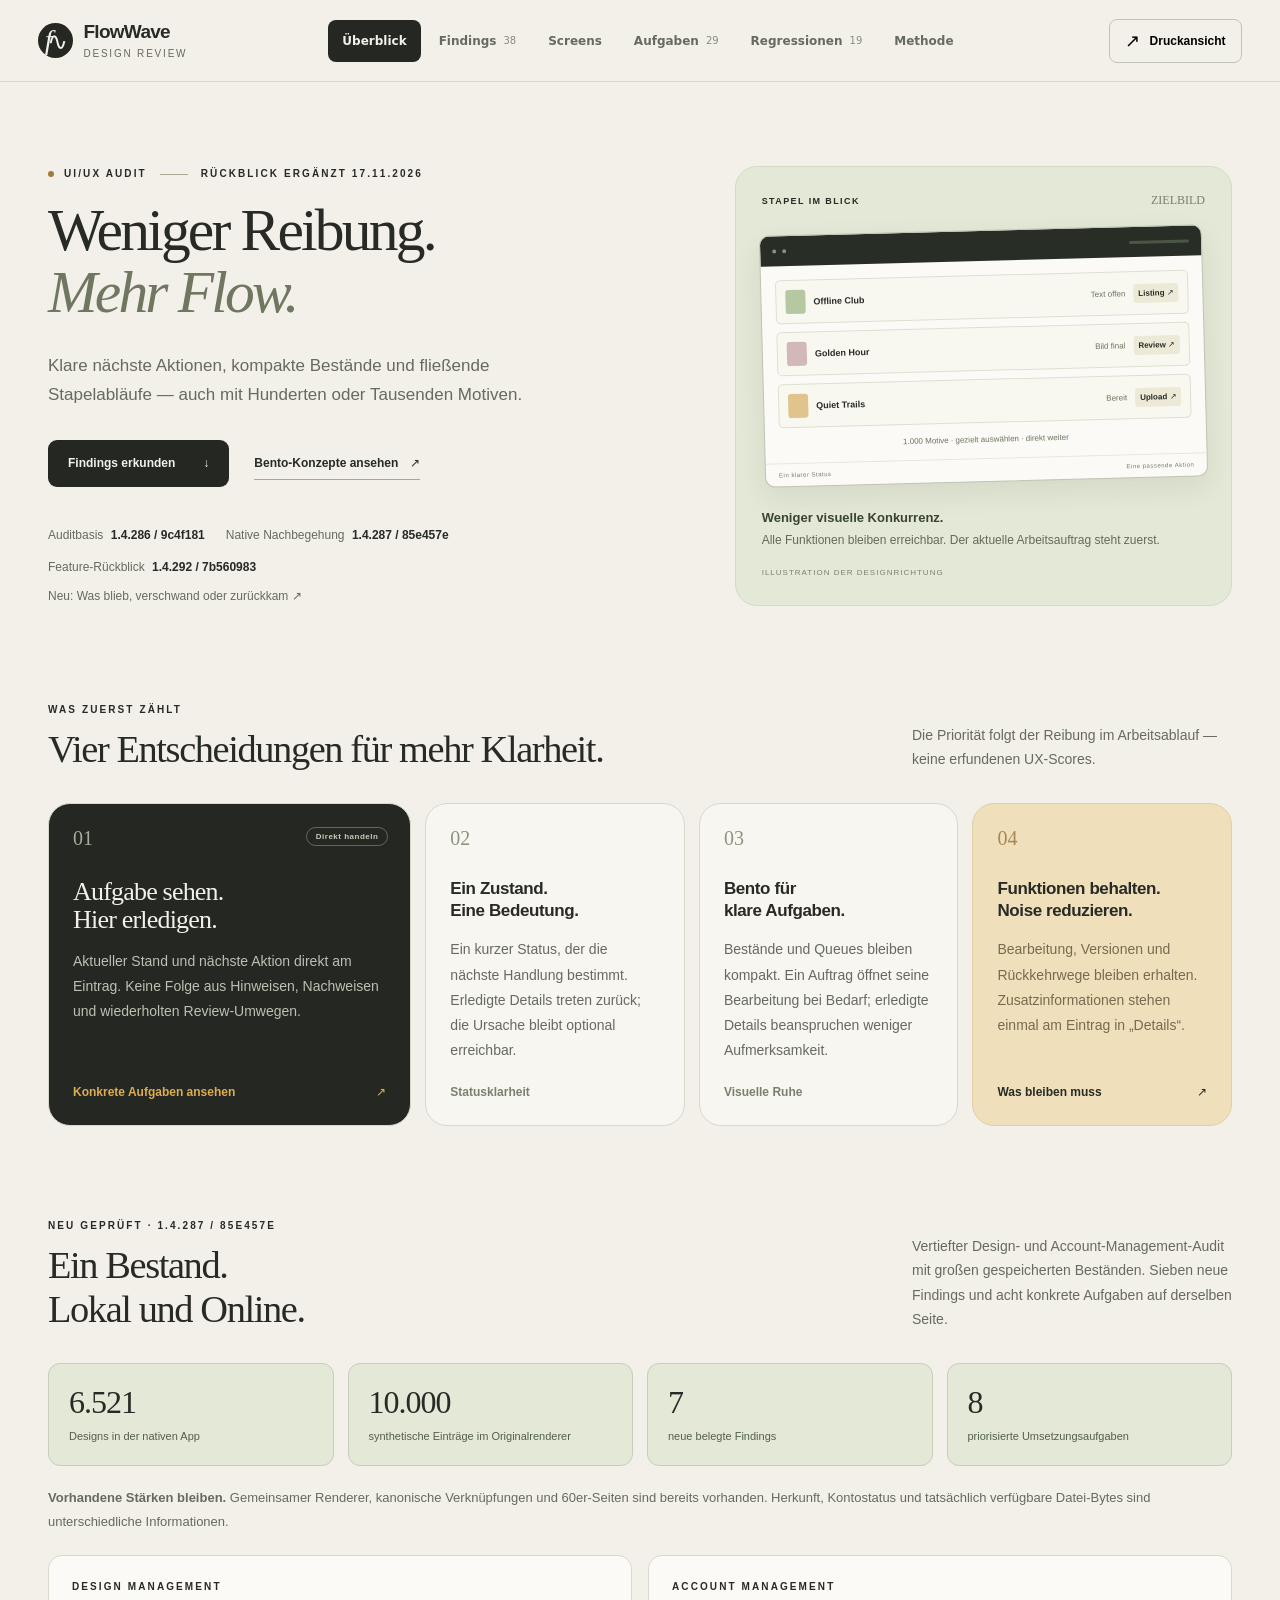
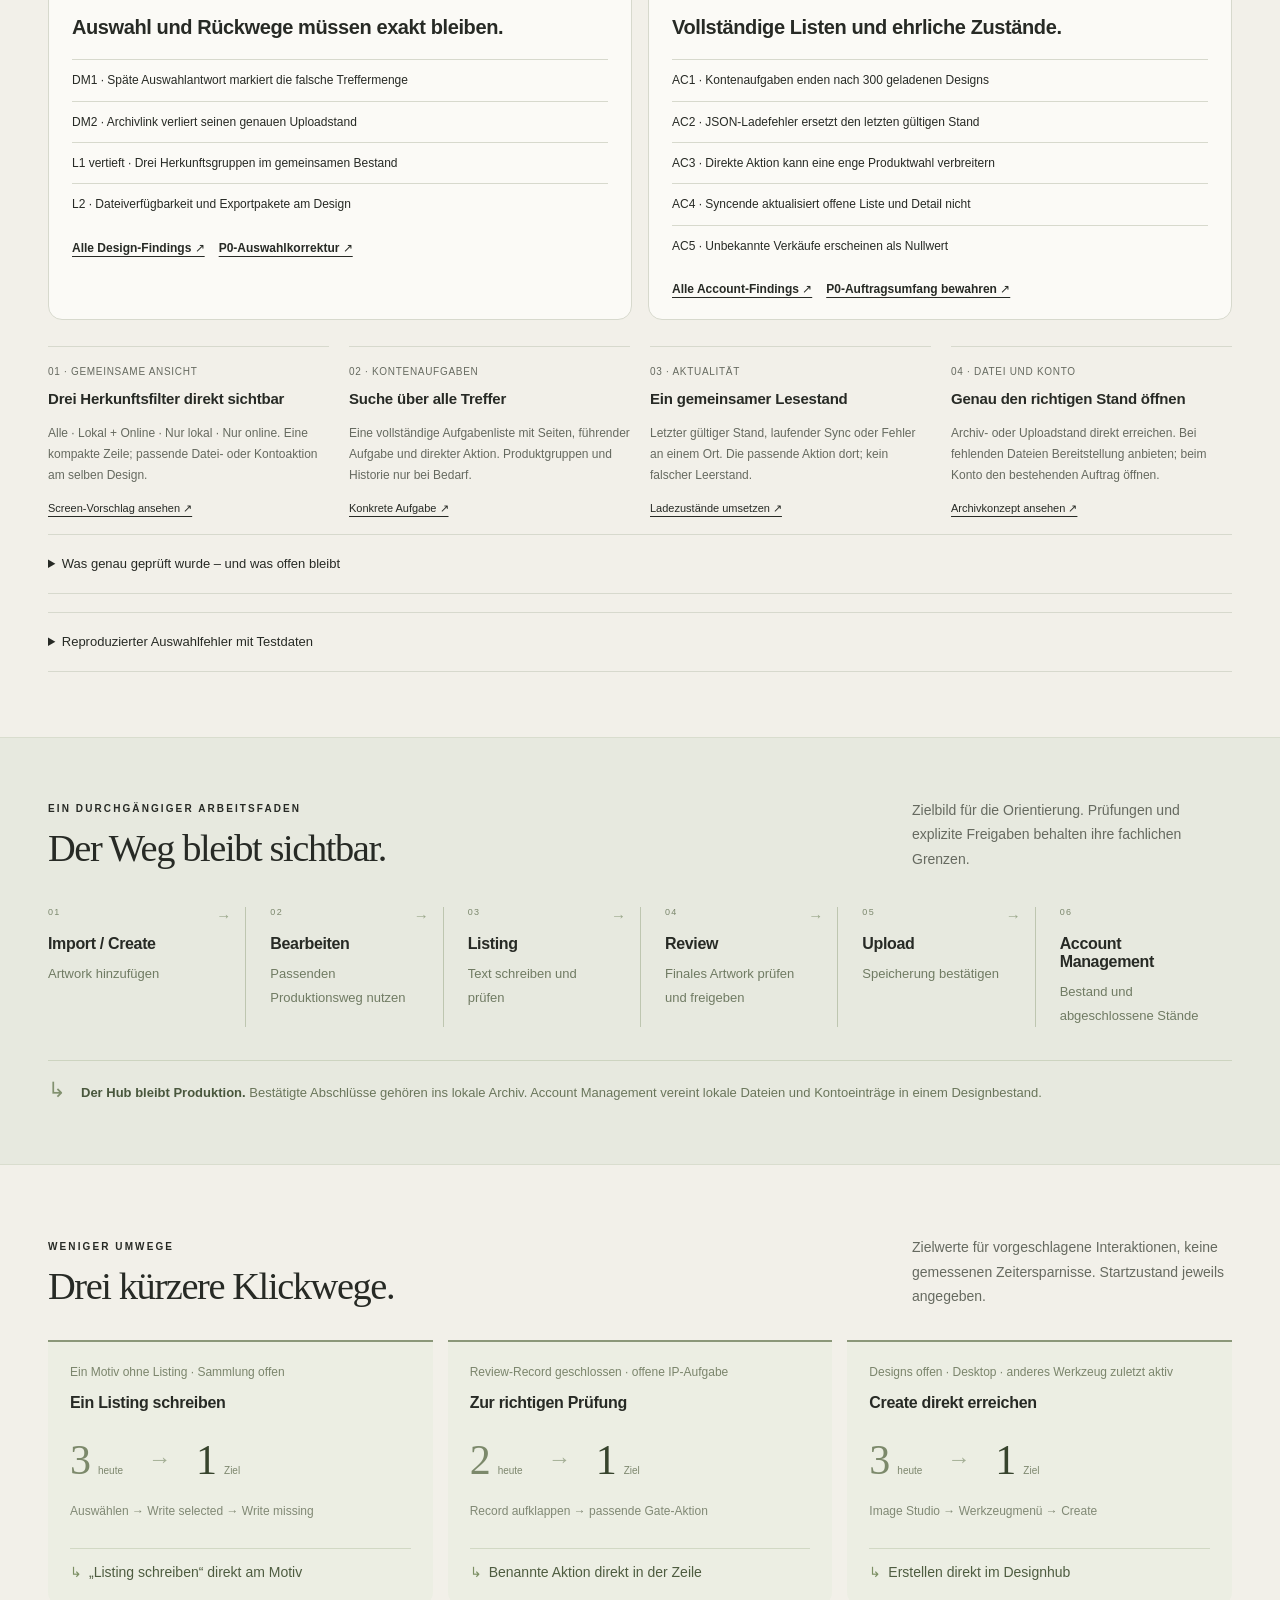
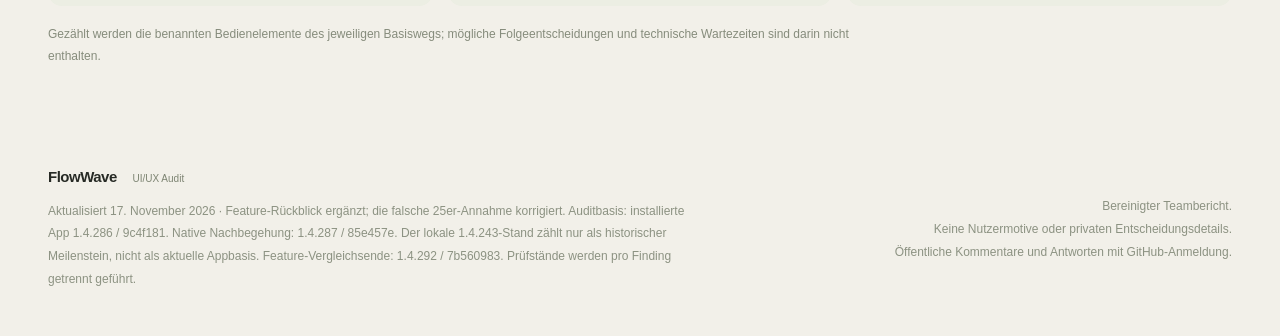
==== commit 3285b084: "Add evidence-bound feature history and correct obsolete batch-limit assumption" ====
--- a/index.html
+++ b/index.html
@@ -15,21 +15,24 @@
   <link rel="stylesheet" href="concept-navigation.css?v=two-areas287-final3">
   <link rel="stylesheet" href="scope.css?v=management287-r3">
   <link rel="stylesheet" href="team-tasks.css?v=management287-r3">
+  <script src="feature-history-data.js?v=history-20261117-r1" defer></script>
   <script src="management-audit-data.js?v=management287-r3" defer></script>
-  <script src="team-tasks-data.js?v=final-review-20261115-r1" defer></script>
+  <script src="team-tasks-data.js?v=history-20261117-r1" defer></script>
   <script src="audit-map-data.js?v=final-review-20261115-r1" defer></script>
-  <script src="audit-links.js?v=final-review-20261115-r1" defer></script>
-  <script src="feedback-config.js?v=management287-r3" defer></script>
-  <script src="audit-tabs.js?v=final-review-20261115-r1" defer></script>
+  <script src="audit-links.js?v=history-20261117-r1" defer></script>
+  <script src="feedback-config.js?v=history-20261117-r1" defer></script>
+  <script src="audit-tabs.js?v=history-20261117-r1" defer></script>
   <script src="audit.js?v=final-review-20261115-r1" defer></script>
   <script src="concept-scale.js?v=final-review-20261115-r1" defer></script>
   <script src="concept-processes.js?v=consistency287-r2" defer></script>
-  <script src="concept-operations.js?v=final-review-20261115-r1" defer></script>
+  <script src="concept-operations.js?v=history-20261117-r1" defer></script>
   <script src="concept-management.js?v=final-review-20261115-r1" defer></script>
   <script src="concept-archive.js?v=final-review-20261115-r1" defer></script>
-  <script src="team-tasks.js?v=final-review-20261115-r1" defer></script>
-  <script src="comments.js?v=final-review-20261115-r1" defer></script>
+  <script src="team-tasks.js?v=history-20261117-r1" defer></script>
+  <script src="feature-history.js?v=history-20261117-r1" defer></script>
+  <script src="comments.js?v=history-20261117-r1" defer></script>
   <link rel="stylesheet" href="comments.css">
+  <link rel="stylesheet" href="feature-history.css?v=history-20261117-r1">
   <link rel="stylesheet" href="audit-links.css?v=final-review-20261115-r1">
   <link rel="stylesheet" href="audit-tabs.css?v=management-screens-20261115-r1">
 </head>
@@ -42,6 +45,7 @@
       <button type="button" id="audit-tab-findings" role="tab" data-audit-tab="findings" aria-selected="false" tabindex="-1">Findings <span data-audit-tab-count></span></button>
       <button type="button" id="audit-tab-screens" role="tab" data-audit-tab="screens" aria-selected="false" tabindex="-1">Screens</button>
       <button type="button" id="audit-tab-tasks" role="tab" data-audit-tab="tasks" aria-selected="false" tabindex="-1">Aufgaben <span data-audit-tab-count></span></button>
+      <button type="button" id="audit-tab-regressions" role="tab" data-audit-tab="regressions" aria-selected="false" tabindex="-1">Regressionen <span data-audit-tab-count></span></button>
       <button type="button" id="audit-tab-method" role="tab" data-audit-tab="method" aria-selected="false" tabindex="-1">Methode</button>
     </nav>
     <button class="print-button" id="printAudit" type="button"><span aria-hidden="true">↗</span> Druckansicht</button>
@@ -50,11 +54,11 @@
   <main id="top">
     <section class="hero section-wrap" aria-labelledby="hero-title">
       <div class="hero-copy">
-        <p class="eyebrow"><span class="live-dot" aria-hidden="true"></span> UI/UX Audit <span class="eyebrow-rule"></span> Abschluss 15.11.2026</p>
+        <p class="eyebrow"><span class="live-dot" aria-hidden="true"></span> UI/UX Audit <span class="eyebrow-rule"></span> Rückblick ergänzt 17.11.2026</p>
         <h1 id="hero-title">Weniger Reibung.<br><em>Mehr Flow.</em></h1>
         <p class="hero-lede">Klare nächste Aktionen, kompakte Bestände und fließende Stapelabläufe — auch mit Hunderten oder Tausenden Motiven.</p>
         <div class="hero-actions"><a class="button button-dark" href="#findings">Findings erkunden <span aria-hidden="true">↓</span></a><a class="text-link" href="#concept">Bento-Konzepte ansehen <span aria-hidden="true">↗</span></a></div>
-        <div class="audit-meta"><span>Auditbasis <strong>1.4.286 / 9c4f181</strong></span><span>Native Nachbegehung <strong>1.4.287 / 85e457e</strong></span><span>Audit und Konzept · Teamfeedback an Findings, Screens und Aufgaben</span></div>
+        <div class="audit-meta"><span>Auditbasis <strong>1.4.286 / 9c4f181</strong></span><span>Native Nachbegehung <strong>1.4.287 / 85e457e</strong></span><span>Feature-Rückblick <strong>1.4.292 / 7b560983</strong></span><span><a href="#feature-history">Neu: Was blieb, verschwand oder zurückkam ↗</a></span></div>
       </div>
       <aside class="hero-direction" aria-label="Zielbild des Audits">
         <div class="direction-top"><span class="tiny-caps">Stapel im Blick</span><span class="direction-index">ZIELBILD</span></div>
@@ -77,7 +81,7 @@
       </div>
     </section>
 
-    <section class="section-wrap app-scope-section" id="areas" aria-labelledby="areas-title"><div class="section-heading"><div><p class="eyebrow">Die gesamte App als Stapelverarbeitung</p><h2 id="areas-title">22 Arbeitsansichten. Ein Muster.</h2></div><p>Kompakte Bestände, explizite Auswahl und direkte Übergaben. Öffne einen Bereich für seinen Screen-Vorschlag.</p></div><div class="scope-rules"><span>Seite ≠ alle Treffer</span><span>Ergebnisse erhalten</span><span>Eine Aufgabe · direkt erledigen</span><span>Gemeinsame Hindernisse einmal zeigen</span></div><p class="management-audit-shortcut"><a href="#management-audit">Neu: Design- und Account Management mit großen Beständen geprüft ↗</a></p><div class="scope-native"><strong>Mengenlauf in 1.4.287 ergänzt</strong><span>1.000 Designs · 96 Blätter · 576 Ausschnitte</span><a href="#B5">UI-Blockade im großen Bestand ↗</a><a href="#B6">Blattwahl vereinfachen ↗</a></div><div class="scope-grid"><article class="scope-group"><h3>Aufnehmen</h3><ul><li><a href="#screen-create"><strong>Create Artworks<span aria-hidden="true">↗</span></strong><small>Brief → Bilder</small></a><span class="scope-method">UI + Code</span></li><li><a href="#screen-sets"><strong>Create Sets<span aria-hidden="true">↗</span></strong><small>Blätter → Motivauswahl</small></a><span class="scope-method">UI 287</span></li><li><a href="#screen-import"><strong>Import<span aria-hidden="true">↗</span></strong><small>Dateien → Entscheidungen</small></a><span class="scope-method">Mengenlauf 287</span></li><li><a href="#screen-collections"><strong>Imported Sets<span aria-hidden="true">↗</span></strong><small>Kontaktblätter → Remaster</small></a><span class="scope-method">Mengenlauf 287</span></li></ul></article><article class="scope-group"><h3>Bildproduktion</h3><ul><li><a href="#screen-remaster"><strong>Remaster<span aria-hidden="true">↗</span></strong><small>Original → gewählte Variante</small></a><span class="scope-method">UI + Code</span></li><li><a href="#screen-vectorize"><strong>Vectorize<span aria-hidden="true">↗</span></strong><small>PNG → SVG</small></a><span class="scope-method">UI + Code</span></li><li><a href="#screen-upscale"><strong>Upscale<span aria-hidden="true">↗</span></strong><small>Quelle → Zielgröße</small></a><span class="scope-method">UI + Code</span></li><li><a href="#screen-halftone"><strong>Halftone<span aria-hidden="true">↗</span></strong><small>Proof → Druckversion</small></a><span class="scope-method">UI 287</span></li><li><a href="#screen-effects"><strong>Effects<span aria-hidden="true">↗</span></strong><small>Rezept → bewusste Übernahme</small></a><span class="scope-method">UI + Code</span></li><li><a href="#screen-repairs"><strong>Repairs<span aria-hidden="true">↗</span></strong><small>Lokale Korrektur → Version</small></a><span class="scope-method">UI 287</span></li></ul></article><article class="scope-group"><h3>Stapel steuern</h3><ul><li><a href="#screen-designs"><strong>Designhub<span aria-hidden="true">↗</span></strong><small>Bestand → genaue Auswahl</small></a><span class="scope-method">UI + Code</span></li><li><a href="#screen-autopilot"><strong>Autopilot<span aria-hidden="true">↗</span></strong><small>Route · 25 Workflows je Start</small></a><span class="scope-method">UI + Code</span></li><li><a href="#screen-checks"><strong>IP Checks<span aria-hidden="true">↗</span></strong><small>Bild und Text getrennt</small></a><span class="scope-method">UI + Code</span></li></ul></article><article class="scope-group"><h3>Veröffentlichen</h3><ul><li><a href="#screen-listings"><strong>Listings<span aria-hidden="true">↗</span></strong><small>Texte schreiben und bearbeiten</small></a><span class="scope-method">UI + Code</span></li><li><a href="#screen-review"><strong>Review<span aria-hidden="true">↗</span></strong><small>Aufgaben → freigegebene Teilmenge</small></a><span class="scope-method">UI + Code</span></li><li><a href="#screen-uploadqueue"><strong>Upload<span aria-hidden="true">↗</span></strong><small>Aufgaben → Lauf → gespeicherter Stand</small></a><span class="scope-method">UI + Code</span></li><li><a href="#screen-upload"><strong>Upload vorbereiten<span aria-hidden="true">↗</span></strong><small>Gewählte bereite Teilmenge</small></a><span class="scope-method">UI + Code</span></li></ul></article><article class="scope-group"><h3>Account Management</h3><ul><li><a href="#screen-management"><strong>Designbestand<span aria-hidden="true">↗</span></strong><small>Lokal und Online am selben Design</small></a><span class="scope-method">UI 287</span></li><li><a href="#screen-archive"><strong>Archiv<span aria-hidden="true">↗</span></strong><small>Abgeschlossene Stände und Dateien</small></a><span class="scope-method">Vorschlag</span></li><li><a href="#screen-live"><strong>Kontodaten<span aria-hidden="true">↗</span></strong><small>Synchronisierung und Marktplätze</small></a><span class="scope-method">UI 287</span></li></ul></article><article class="scope-group"><h3>App</h3><ul><li><a href="#screen-activity"><strong>Aktivität<span aria-hidden="true">↗</span></strong><small>Meldung → genauer Auftrag</small></a><span class="scope-method">UI 287</span></li><li><a href="#screen-settings"><strong>Einstellungen<span aria-hidden="true">↗</span></strong><small>Gruppen mit eigenen Save-Grenzen</small></a><span class="scope-method">UI 287</span></li></ul></article></div><div class="scope-positive"><strong>Vorhandenes Muster übernehmen.</strong><p>Im echten Bestand mit mehreren Tausend Motiven geprüft: 60er-Seiten und Auswahl bleiben beim Wechsel von Seite 1 zu 2 und zurück erhalten. Suche und Aufgabenlisten sind das Vorbild für die übrigen Bereiche.</p><a href="#screen-management">Bestandsverwaltung ansehen ↗</a></div><details class="scope-evidence"><summary>Prüftiefe und offene Kapazitätsfragen</summary><p>„UI + Code“ bezeichnet den ursprünglichen Prüfstand 1.4.286. „UI 287“ bezeichnet zusätzlich beobachtete Zustände in der installierten App 1.4.287. „Mengenlauf 287“ ergänzt echte lokale Datei- und Queue-Schreibvorgänge mit synthetischen Daten im isolierten Testprofil. Die UI wurde zusätzlich geöffnet; die beobachtete Blockade begrenzt den vollständigen UI-Durchlauf. Die bisherigen Finding-Belege behalten ihre Version; S1, S2, B5 und B6 stammen aus 1.4.287. Kein neuer Provider- oder Amazon-Lauf.</p><ul class="scope-native-details"><li><strong>Create Sets:</strong> gespeicherte Worklist, Kontaktblatt und neues Briefing mit sichtbarer Mengen-/Startgrenze geöffnet.</li><li><strong>Halftone:</strong> Galerie, Live-Draft, 100%-Ansicht und Rückkehr ohne Speichern geprüft.</li><li><strong>Repairs:</strong> vorhandenen Datensatz und Filterwechsel geprüft; der fehlerhafte All-Rückweg ist S2.</li><li><strong>Bestand und Aktivität:</strong> echte Seitenwechsel mit bestehender Auswahl, gespeicherte Live-Liste, Fetch-Queue, Activity-Öffnen und Log-Filter angesehen.</li><li><strong>Einstellungen:</strong> Darstellung, Konten, Export, Backup und Projektbereich visuell geprüft. Felder blieben unverändert. Die native AX-Erfassung zeigte den sichtbaren Dialog nicht; Tastatur-/Screenreader-Zugänglichkeit ist damit nicht bestätigt.</li><li><strong>Import / Imported Sets · 14.11.:</strong> 1.000 PNGs über die echten lokalen Import-Endpunkte kopiert. 96 Blätter gespeichert, 576 Rahmen angelegt und 576 pixelgenaue Ausschnitte lokal gequeued. Originalhashes, Belege und IDs nach Neustart erhalten. Stale Plan, Abbruch, geänderte Quelle, erneuter Import, defekte/duplizierte Blätter und ein wiederholter 100er-Queue-Request gezielt geprüft.</li><li><strong>UI-Grenze:</strong> Setup und der belegte 96er-Bestand geöffnet. Anschließend blockierten lokale Leseabfragen; ein durchgehender UI-Import-/Rahmen-Workflow im großen Bestand ist deshalb nicht bestanden. B5 dokumentiert den Engpass, B6 die Orientierung.</li></ul><p>Import rendert derzeit sämtliche passenden Treffer (<a href="#B4">B4</a>). Repairs bietet bereits Suche, Status und Sortierung, rendert aber alle Karten (public/artwork-repairs.js:146–155,625–630). Der Mengenlauf belegt zusätzlich einen Engpass beim gemeinsamen Bestands-/Studio-Status (B5); er misst keine allgemeine Durchsatzgrenze oder Reparaturkapazität. Geplante Amazon-Merch- und Ads-Bereiche sind keine implementierten Screens dieses Audits.</p></details></section>
+    <section class="section-wrap app-scope-section" id="areas" aria-labelledby="areas-title"><div class="section-heading"><div><p class="eyebrow">Die gesamte App als Stapelverarbeitung</p><h2 id="areas-title">22 Arbeitsansichten. Ein Muster.</h2></div><p>Kompakte Bestände, explizite Auswahl und direkte Übergaben. Öffne einen Bereich für seinen Screen-Vorschlag.</p></div><div class="scope-rules"><span>Seite ≠ alle Treffer</span><span>Ergebnisse erhalten</span><span>Eine Aufgabe · direkt erledigen</span><span>Gemeinsame Hindernisse einmal zeigen</span></div><p class="management-audit-shortcut"><a href="#management-audit">Neu: Design- und Account Management mit großen Beständen geprüft ↗</a></p><div class="scope-native"><strong>Mengenlauf in 1.4.287 ergänzt</strong><span>1.000 Designs · 96 Blätter · 576 Ausschnitte</span><a href="#B5">UI-Blockade im großen Bestand ↗</a><a href="#B6">Blattwahl vereinfachen ↗</a></div><div class="scope-grid"><article class="scope-group"><h3>Aufnehmen</h3><ul><li><a href="#screen-create"><strong>Create Artworks<span aria-hidden="true">↗</span></strong><small>Brief → Bilder</small></a><span class="scope-method">UI + Code</span></li><li><a href="#screen-sets"><strong>Create Sets<span aria-hidden="true">↗</span></strong><small>Blätter → Motivauswahl</small></a><span class="scope-method">UI 287</span></li><li><a href="#screen-import"><strong>Import<span aria-hidden="true">↗</span></strong><small>Dateien → Entscheidungen</small></a><span class="scope-method">Mengenlauf 287</span></li><li><a href="#screen-collections"><strong>Imported Sets<span aria-hidden="true">↗</span></strong><small>Kontaktblätter → Remaster</small></a><span class="scope-method">Mengenlauf 287</span></li></ul></article><article class="scope-group"><h3>Bildproduktion</h3><ul><li><a href="#screen-remaster"><strong>Remaster<span aria-hidden="true">↗</span></strong><small>Original → gewählte Variante</small></a><span class="scope-method">UI + Code</span></li><li><a href="#screen-vectorize"><strong>Vectorize<span aria-hidden="true">↗</span></strong><small>PNG → SVG</small></a><span class="scope-method">UI + Code</span></li><li><a href="#screen-upscale"><strong>Upscale<span aria-hidden="true">↗</span></strong><small>Quelle → Zielgröße</small></a><span class="scope-method">UI + Code</span></li><li><a href="#screen-halftone"><strong>Halftone<span aria-hidden="true">↗</span></strong><small>Proof → Druckversion</small></a><span class="scope-method">UI 287</span></li><li><a href="#screen-effects"><strong>Effects<span aria-hidden="true">↗</span></strong><small>Rezept → bewusste Übernahme</small></a><span class="scope-method">UI + Code</span></li><li><a href="#screen-repairs"><strong>Repairs<span aria-hidden="true">↗</span></strong><small>Lokale Korrektur → Version</small></a><span class="scope-method">UI 287</span></li></ul></article><article class="scope-group"><h3>Stapel steuern</h3><ul><li><a href="#screen-designs"><strong>Designhub<span aria-hidden="true">↗</span></strong><small>Bestand → genaue Auswahl</small></a><span class="scope-method">UI + Code</span></li><li><a href="#screen-autopilot"><strong>Autopilot<span aria-hidden="true">↗</span></strong><small>Gesamte Auswahl · ein Start</small></a><span class="scope-method">UI + Code</span></li><li><a href="#screen-checks"><strong>IP Checks<span aria-hidden="true">↗</span></strong><small>Bild und Text getrennt</small></a><span class="scope-method">UI + Code</span></li></ul></article><article class="scope-group"><h3>Veröffentlichen</h3><ul><li><a href="#screen-listings"><strong>Listings<span aria-hidden="true">↗</span></strong><small>Texte schreiben und bearbeiten</small></a><span class="scope-method">UI + Code</span></li><li><a href="#screen-review"><strong>Review<span aria-hidden="true">↗</span></strong><small>Aufgaben → freigegebene Teilmenge</small></a><span class="scope-method">UI + Code</span></li><li><a href="#screen-uploadqueue"><strong>Upload<span aria-hidden="true">↗</span></strong><small>Aufgaben → Lauf → gespeicherter Stand</small></a><span class="scope-method">UI + Code</span></li><li><a href="#screen-upload"><strong>Upload vorbereiten<span aria-hidden="true">↗</span></strong><small>Gewählte bereite Teilmenge</small></a><span class="scope-method">UI + Code</span></li></ul></article><article class="scope-group"><h3>Account Management</h3><ul><li><a href="#screen-management"><strong>Designbestand<span aria-hidden="true">↗</span></strong><small>Lokal und Online am selben Design</small></a><span class="scope-method">UI 287</span></li><li><a href="#screen-archive"><strong>Archiv<span aria-hidden="true">↗</span></strong><small>Abgeschlossene Stände und Dateien</small></a><span class="scope-method">Vorschlag</span></li><li><a href="#screen-live"><strong>Kontodaten<span aria-hidden="true">↗</span></strong><small>Synchronisierung und Marktplätze</small></a><span class="scope-method">UI 287</span></li></ul></article><article class="scope-group"><h3>App</h3><ul><li><a href="#screen-activity"><strong>Aktivität<span aria-hidden="true">↗</span></strong><small>Meldung → genauer Auftrag</small></a><span class="scope-method">UI 287</span></li><li><a href="#screen-settings"><strong>Einstellungen<span aria-hidden="true">↗</span></strong><small>Gruppen mit eigenen Save-Grenzen</small></a><span class="scope-method">UI 287</span></li></ul></article></div><div class="scope-positive"><strong>Vorhandenes Muster übernehmen.</strong><p>Im echten Bestand mit mehreren Tausend Motiven geprüft: 60er-Seiten und Auswahl bleiben beim Wechsel von Seite 1 zu 2 und zurück erhalten. Suche und Aufgabenlisten sind das Vorbild für die übrigen Bereiche.</p><a href="#screen-management">Bestandsverwaltung ansehen ↗</a></div><details class="scope-evidence"><summary>Prüftiefe und offene Kapazitätsfragen</summary><p>„UI + Code“ bezeichnet den ursprünglichen Prüfstand 1.4.286. „UI 287“ bezeichnet zusätzlich beobachtete Zustände in der installierten App 1.4.287. „Mengenlauf 287“ ergänzt echte lokale Datei- und Queue-Schreibvorgänge mit synthetischen Daten im isolierten Testprofil. Die UI wurde zusätzlich geöffnet; die beobachtete Blockade begrenzt den vollständigen UI-Durchlauf. Die bisherigen Finding-Belege behalten ihre Version; S1, S2, B5 und B6 stammen aus 1.4.287. Kein neuer Provider- oder Amazon-Lauf.</p><ul class="scope-native-details"><li><strong>Create Sets:</strong> gespeicherte Worklist, Kontaktblatt und neues Briefing mit sichtbarer Mengen-/Startgrenze geöffnet.</li><li><strong>Halftone:</strong> Galerie, Live-Draft, 100%-Ansicht und Rückkehr ohne Speichern geprüft.</li><li><strong>Repairs:</strong> vorhandenen Datensatz und Filterwechsel geprüft; der fehlerhafte All-Rückweg ist S2.</li><li><strong>Bestand und Aktivität:</strong> echte Seitenwechsel mit bestehender Auswahl, gespeicherte Live-Liste, Fetch-Queue, Activity-Öffnen und Log-Filter angesehen.</li><li><strong>Einstellungen:</strong> Darstellung, Konten, Export, Backup und Projektbereich visuell geprüft. Felder blieben unverändert. Die native AX-Erfassung zeigte den sichtbaren Dialog nicht; Tastatur-/Screenreader-Zugänglichkeit ist damit nicht bestätigt.</li><li><strong>Import / Imported Sets · 14.11.:</strong> 1.000 PNGs über die echten lokalen Import-Endpunkte kopiert. 96 Blätter gespeichert, 576 Rahmen angelegt und 576 pixelgenaue Ausschnitte lokal gequeued. Originalhashes, Belege und IDs nach Neustart erhalten. Stale Plan, Abbruch, geänderte Quelle, erneuter Import, defekte/duplizierte Blätter und ein wiederholter 100er-Queue-Request gezielt geprüft.</li><li><strong>UI-Grenze:</strong> Setup und der belegte 96er-Bestand geöffnet. Anschließend blockierten lokale Leseabfragen; ein durchgehender UI-Import-/Rahmen-Workflow im großen Bestand ist deshalb nicht bestanden. B5 dokumentiert den Engpass, B6 die Orientierung.</li></ul><p>Import rendert derzeit sämtliche passenden Treffer (<a href="#B4">B4</a>). Repairs bietet bereits Suche, Status und Sortierung, rendert aber alle Karten (public/artwork-repairs.js:146–155,625–630). Der Mengenlauf belegt zusätzlich einen Engpass beim gemeinsamen Bestands-/Studio-Status (B5); er misst keine allgemeine Durchsatzgrenze oder Reparaturkapazität. Geplante Amazon-Merch- und Ads-Bereiche sind keine implementierten Screens dieses Audits.</p></details></section>
 
     <section class="section-wrap management-audit-section" id="management-audit" aria-labelledby="management-audit-title">
       <div class="section-heading"><div><p class="eyebrow">Neu geprüft · 1.4.287 / 85e457e</p><h2 id="management-audit-title">Ein Bestand.<br>Lokal und Online.</h2></div><p>Vertiefter Design- und Account-Management-Audit mit großen gespeicherten Beständen. Sieben neue Findings und acht konkrete Aufgaben auf derselben Seite.</p></div>
@@ -101,7 +105,7 @@
           <article><span>05 · Große Bestände</span><h4>Seiten hier, Vollansicht dort</h4><p>Suche, Statusfilter und Seitenauswahl folgen überall demselben Muster.</p><a href="#B4">Beleg und Vorschlag B4 ↗</a></article>
           <article><span>06 · Abschluss</span><h4>Exportiert ist noch kein Uploadbeleg</h4><p>ZIP, Amazon-Entwurf, Übermittlung und Live-Status bleiben unterscheidbar.</p><a href="#L1">Bestand L1 ↗</a><a href="#U1">Upload U1 ↗</a></article>
         </div>
-        <p class="consistency-log-link"><a href="#concept-log">Alle 16 Konzeptkorrekturen mit Prüfergebnis ansehen ↗</a></p>
+        <p class="consistency-log-link"><a href="#concept-log">Alle 17 Konzeptkorrekturen mit Prüfergebnis ansehen ↗</a></p>
       </aside>
       <nav class="audit-area-index" id="auditAreaIndex" aria-label="Audit nach Bereichen"></nav>
       <div class="finding-controls">
@@ -146,7 +150,7 @@
     </section>
 
     <section class="section-wrap concept-log-section" id="concept-log" aria-labelledby="concept-log-title">
-      <div class="section-heading"><div><p class="eyebrow">Konzeptprotokoll · aktualisiert 15.11.2026</p><h2 id="concept-log-title">Jede Korrektur nachvollziehbar.</h2></div><p>16 dokumentierte Konzeptkorrekturen mit Ausgangszustand, Lösung und Prüfergebnis. Die ursprünglichen 31 App-Findings behalten ihren damaligen Prüfstand; die neue Management-Vertiefung ergänzt sieben Findings.</p></div>
+      <div class="section-heading"><div><p class="eyebrow">Konzeptprotokoll · aktualisiert 17.11.2026</p><h2 id="concept-log-title">Jede Korrektur nachvollziehbar.</h2></div><p>17 dokumentierte Konzeptkorrekturen mit Ausgangszustand, Lösung und Prüfergebnis. Die ursprünglichen 31 App-Findings behalten ihren damaligen Prüfstand; die neue Management-Vertiefung ergänzt sieben Findings.</p></div>
       <p class="concept-log-state"><strong>Im Konzept korrigiert.</strong> Die Produktions-App wurde nicht geändert. Feedback und Antworten bleiben direkt am jeweiligen Screen gesammelt.</p>
       <div class="concept-note-grid">
         <details class="concept-note" id="K01"><summary><span class="concept-note-id">K01</span><span>Navigation vermischt Bereiche und Arbeitsschritte</span><span class="concept-note-plus" aria-hidden="true">+</span></summary><div class="concept-note-body"><dl><dt>Vorher</dt><dd>Designhub, Produktion, Listings, Review, Upload und Account Management standen auf derselben Ebene.</dd><dt>Korrektur</dt><dd>Zwei Hauptbereiche: Produktion und Account Management. Eine gemeinsame Kontextnavigation verhindert doppelte Untermenüs. Aktivität und Einstellungen bleiben global und markieren keinen falschen Bereich. Das aktuelle Werkzeug bleibt sichtbar; sein leerer Platzhalter ist deaktiviert.</dd><dt>Prüfergebnis</dt><dd>Alle 22 Routen im Browser geprüft. Die Bereiche merken ihren letzten Unterbereich, Filter und Auswahl. Aktuelles Werkzeug, globale Aktionen und die damals 53 stabilen Kommentarziele wurden mitgeprüft.</dd></dl><div class="concept-note-actions"><a href="#screen-designs">Designhub ansehen ↗</a><a href="#N1">App-Kontext N1 ↗</a><button type="button" class="af-feedback-button" data-feedback-topic="screen-designs" aria-label="K01 am Screen Designhub kommentieren">Am Screen kommentieren ↗</button></div></div></details>
@@ -163,8 +167,9 @@
         <details class="concept-note" id="K12"><summary><span class="concept-note-id">K12</span><span>Cloud-Dateien heißen bereits geöffnet</span><span class="concept-note-plus" aria-hidden="true">+</span></summary><div class="concept-note-body"><dl><dt>Vorher</dt><dd>Die Stapelaktion „Dateien öffnen“ erschien auch bei ausschließlich nicht lokal bereitgestellten Archivdateien.</dd><dt>Korrektur</dt><dd>Nur Cloud: Dateien bereitstellen. Nur lokal: Dateien öffnen. Gemischt: Dateien mit genauer Aufteilung im Dialog.</dd><dt>Prüfergebnis</dt><dd>Cloud-Auswahl AR-0001 im Browser geprüft. Lokale, gemischte und leere Auswahl zusätzlich am echten Renderer geprüft; Verfügbarkeit wird nicht grün gesetzt.</dd></dl><div class="concept-note-actions"><a href="#screen-archive">Archiv ansehen ↗</a><a href="#L2">App-Kontext L2 ↗</a><button type="button" class="af-feedback-button" data-feedback-topic="screen-archive" aria-label="K12 am Screen Archiv kommentieren">Am Screen kommentieren ↗</button></div></div></details>
         <details class="concept-note" id="K13"><summary><span class="concept-note-id">K13</span><span>Neurendern verliert den Tastaturfokus</span><span class="concept-note-plus" aria-hidden="true">+</span></summary><div class="concept-note-body"><dl><dt>Vorher</dt><dd>Die Operations-Ansichten restaurierten nur Checkboxen. Filter-, Modus- und Metadatenaktionen konnten ihren fokussierten Auslöser verlieren.</dd><dt>Korrektur</dt><dd>Fokus anhand des konkreten Filters, Modus oder Aktionsbuttons samt Motiv-ID wiederherstellen.</dd><dt>Prüfergebnis</dt><dd>Upload-Modus im Browser mit erhaltenem Fokus geprüft. Weitere Aktionsselektoren im Code kontrolliert; keine vollständige Screenreader-Abnahme behauptet.</dd></dl><div class="concept-note-actions"><a href="#screen-uploadqueue">Upload und Arbeitslisten ansehen ↗</a><a href="#R4">App-Kontext R4 ↗</a><button type="button" class="af-feedback-button" data-feedback-topic="screen-uploadqueue" aria-label="K13 am Screen Upload und Arbeitslisten kommentieren">Am Screen kommentieren ↗</button></div></div></details>
         <details class="concept-note" id="K14"><summary><span class="concept-note-id">K14</span><span>Management-Screens für einen gemeinsamen großen Bestand</span><span class="concept-note-plus" aria-hidden="true">+</span></summary><div class="concept-note-body"><dl><dt>Vorher</dt><dd>Die Management-Vorschläge waren zu klein gedacht und machten aus einem Design mehrere Ansichten mit verteilten Folgeaktionen.</dd><dt>Korrektur</dt><dd>Ein Kachel- und Listenmuster für Lokal + Online, Nur lokal und Nur online. 10.000 Beispieldesigns, 36 pro Seite, vollständige Suche und Sortierung, genaue Einzel- und Stapelaktionen.</dd><dt>Prüfergebnis</dt><dd>10.000ste ID gesucht, 3.238 lokale Treffer ausgewählt und ihre Datei- und Serienaktionen geprüft. Auswahl bleibt beim Tabwechsel erhalten. Konto- und Dateiaktionen sind lokale Simulationen; die App-Findings bleiben offen.</dd></dl><div class="concept-note-actions"><a href="#screen-management">Designbestand ansehen ↗</a><a href="#screen-live">Kontodaten ansehen ↗</a><a href="#management-audit">Management-Findings ↗</a><button type="button" class="af-feedback-button" data-feedback-topic="screen-management" aria-label="K14 am Screen Designbestand kommentieren">Am Screen kommentieren ↗</button></div></div></details>
-        <details class="concept-note" id="K15"><summary><span class="concept-note-id">K15</span><span>Ein Bericht in fünf übersichtlichen Tabs</span><span class="concept-note-plus" aria-hidden="true">+</span></summary><div class="concept-note-body"><dl><dt>Vorher</dt><dd>Findings, Screens, Aufgaben und Prüfmethode bildeten eine lange Seite mit konkurrierenden Einstiegen.</dd><dt>Korrektur</dt><dd>Überblick, Findings, Screens, Aufgaben und Methode auf derselben URL. Arbeitsansichten bleiben beim Wechsel erhalten; geteilte Finding-, Aufgaben-, Screen- und Kommentarlinks öffnen ihren passenden Tab.</dd><dt>Prüfergebnis</dt><dd>Tastaturwechsel, mobile Breite, erhaltene Stapelauswahl und direkte Kommentarlinks geprüft. Ein erneut angeklickter Aufgaben- oder Finding-Link hebt widersprechende Filter gezielt auf. Diskussionen behalten ihre bisherigen Kennungen.</dd></dl><div class="concept-note-actions"><a href="#screen-management">Screens ansehen ↗</a><a href="#task-FW-02">Auswahlmuster ↗</a></div></div></details>
-        <details class="concept-note" id="K16"><summary><span class="concept-note-id">K16</span><span>Findings, Arbeitsansichten und Aufgaben abschließend verbinden</span><span class="concept-note-plus" aria-hidden="true">+</span></summary><div class="concept-note-body"><dl><dt>Vorher</dt><dd>Die jüngeren Management-Screens und älteren Produktionsansichten verwendeten teilweise unterschiedliche Beispielstände. Direkte Verweise von einem Finding zu seinen Aufgaben und Screens fehlten.</dd><dt>Korrektur</dt><dd>Gespeicherte Uploadabschlüsse bleiben aus dem Produktionshub heraus. Bestand und Archiv greifen dieselben gespeicherten FW-Stände auf; der Archivlink öffnet den genauen Upload. Reine lokale Auswahl zeigt nur passende Aktionen; Entwürfe haben keine Verkaufskennzahl. Der Autopilot-Vorschlag bindet den gesamten Stapel, interne 25er-Fenster und den gewählten Endpunkt an einen Demoauftrag.</dd><dt>Prüfergebnis</dt><dd>38 Findings, 28 Aufgaben, 22 Screens und 88 unveränderte Kommentarziele werden zusammen geprüft. Aufklappbare Verweise verbinden alle drei Ebenen. Die Simulationen starten keine Anbieterarbeit und keine Veröffentlichung; alle Produktionsaufgaben bleiben mit ihrem dokumentierten Status erhalten.</dd></dl><div class="concept-note-actions"><a href="#screen-designs">Produktion ansehen ↗</a><a href="#screen-autopilot">Gesamtauftrag ansehen ↗</a><a href="#screen-management">Bestand ansehen ↗</a><a href="#handoff-check">Prüfumfang und Grenzen ↗</a></div></div></details>
+        <details class="concept-note" id="K15"><summary><span class="concept-note-id">K15</span><span>Ein Bericht in übersichtlichen Themen-Tabs</span><span class="concept-note-plus" aria-hidden="true">+</span></summary><div class="concept-note-body"><dl><dt>Vorher</dt><dd>Findings, Screens, Aufgaben und Prüfmethode bildeten eine lange Seite mit konkurrierenden Einstiegen.</dd><dt>Korrektur</dt><dd>Überblick, Findings, Screens, Aufgaben und Methode auf derselben URL; am 17.11. um den eigenen Regressionen-Tab ergänzt. Arbeitsansichten bleiben beim Wechsel erhalten; geteilte Finding-, Aufgaben-, Screen- und Kommentarlinks öffnen ihren passenden Tab.</dd><dt>Prüfergebnis</dt><dd>Tastaturwechsel, mobile Breite, erhaltene Stapelauswahl und direkte Kommentarlinks geprüft. Ein erneut angeklickter Aufgaben- oder Finding-Link hebt widersprechende Filter gezielt auf. Diskussionen behalten ihre bisherigen Kennungen.</dd></dl><div class="concept-note-actions"><a href="#screen-management">Screens ansehen ↗</a><a href="#task-FW-02">Auswahlmuster ↗</a></div></div></details>
+        <details class="concept-note" id="K16"><summary><span class="concept-note-id">K16</span><span>Findings, Arbeitsansichten und Aufgaben abschließend verbinden</span><span class="concept-note-plus" aria-hidden="true">+</span></summary><div class="concept-note-body"><dl><dt>Vorher</dt><dd>Die jüngeren Management-Screens und älteren Produktionsansichten verwendeten teilweise unterschiedliche Beispielstände. Direkte Verweise von einem Finding zu seinen Aufgaben und Screens fehlten.</dd><dt>Korrektur</dt><dd>Gespeicherte Uploadabschlüsse bleiben aus dem Produktionshub heraus. Bestand und Archiv greifen dieselben gespeicherten FW-Stände auf; der Archivlink öffnet den genauen Upload. Reine lokale Auswahl zeigt nur passende Aktionen; Entwürfe haben keine Verkaufskennzahl. Der Autopilot-Vorschlag band zunächst 25er-Fenster ein. Diese falsche Ableitung aus dem Hilfetext wurde am 17.11. entfernt; siehe K17 und H02.</dd><dt>Prüfergebnis</dt><dd>Am 15.11. wurden 38 Findings, 28 Aufgaben, 22 Screens und 88 Kommentarziele zusammen geprüft. Der datierte Rückblick vom 17.11. ergänzt eigene Einträge und einen Historienauftrag. Aufklappbare Verweise verbinden alle drei Ebenen. Die Simulationen starten keine Anbieterarbeit und keine Veröffentlichung; alle Produktionsaufgaben bleiben mit ihrem dokumentierten Status erhalten.</dd></dl><div class="concept-note-actions"><a href="#screen-designs">Produktion ansehen ↗</a><a href="#screen-autopilot">Gesamtauftrag ansehen ↗</a><a href="#screen-management">Bestand ansehen ↗</a><a href="#handoff-check">Prüfumfang und Grenzen ↗</a></div></div></details>
+        <details class="concept-note" id="K17"><summary><span class="concept-note-id">K17</span><span>Veraltete Hilfe wurde fälschlich als 25er-Startgrenze übernommen</span><span class="concept-note-plus" aria-hidden="true">+</span></summary><div class="concept-note-body"><dl><dt>Vorher</dt><dd>FW-04 und der Autopilot-Vorschlag gingen von höchstens 25 Workflows pro Start aus. Diese Aussage stammte aus einem veralteten Hilfetext.</dd><dt>Korrektur · 17.11.</dt><dd>Der Ausführungsowner verarbeitet seit d0d0c884 vom 26.10. das ganze explizite startfähige Manifest. Das galt bereits für die Auditbasis 1.4.286/287. Die erfundenen 25er-Fenster sind aus Aufgabe und Konzept entfernt; dauerhafte Gesamtidentität und Wiederaufnahme bleiben getrennte Abnahmeziele.</dd><dt>Prüfergebnis</dt><dd>Vorfahrenbeziehung und Originalausführungsowner in 1.4.286, 1.4.287 und 1.4.292 verglichen. Das lokale Konzept bindet mehr als 25 zulässige Motive ohne künstliche Gruppengrenze. Kein echter Workflow oder Upload gestartet.</dd></dl><div class="concept-note-actions"><a href="#history-H02">Quellbeleg H02 ↗</a><a href="#task-FW-04">Korrigierte Aufgabe ↗</a><a href="#screen-autopilot">Autopilot ansehen ↗</a></div></div></details>
       </div>
       <p class="section-footnote">Browserprüfungen belegen die genannten Interaktionen. Code- und Helper-Prüfungen sind gesondert benannt. Es wurden dabei keine Provider-, Datei- oder Amazon-Aktionen ausgeführt.</p>
     </section>
@@ -173,11 +178,21 @@
       <div class="section-heading"><div><p class="eyebrow">Evidenz und Grenzen</p><h2 id="coverage-title">Was der Audit belegt.</h2></div><p>Ein UI-Audit zeigt Reibung und Struktur. Er ersetzt keine Produktionsabnahme.</p></div>
       <div class="coverage-grid"><article><span class="coverage-state">✓ Auditbasis</span><h3>1.4.286 / 9c4f181</h3><p>Die ursprünglichen 25 Findings behalten ihren damaligen Prüfstand. Die native Nachbegehung in 1.4.287 ergänzte S1 und S2; L1 und L2 ergänzen Produktionsabschluss und Dateiablage.</p></article><article><span class="coverage-state">✓ Lokale Mengenprüfung</span><h3>1.000 / 96 / 576</h3><p>Designs kopiert, Kontaktblätter gespeichert, Ausschnitte gequeued. Hashes, Crop-Pixel und unveränderte IDs nach Neustart geprüft. Wiederholung erzeugte keine weiteren Kinder.</p></article><article><span class="coverage-state coverage-pending">○ UI-Durchlauf nicht bestanden</span><h3>Bestand blockiert</h3><p>Die gespeicherten Daten bleiben erhalten. Beim Öffnen des großen Bestands liefen Statusabfragen in Timeouts (B5). Keine neue Generierung, finale Prüfung, Reparatur, Export- oder Amazon-Aktion.</p></article></div>
       <details class="scope-evidence"><summary>Methode und einzelne Mengenprüfungen</summary><p>Installierter FlowWave-Code 1.4.287 / 85e457e, frisches isoliertes Datenprofil, synthetische kleine PNGs. Echte lokale Service-Endpunkte und persistierte Dateien; zusätzliche Browserbeobachtung. Das ist kein vollständiger nativer Produktionslauf und kein Geschwindigkeitsversprechen für große Originaldateien.</p><ul><li>Import: 1.000 eindeutige Dateien, 1.000 bytegleiche Kopien, dauerhafter Receipt.</li><li>Stale Plan: vor Kopieren abgewiesen. Vorschauabbruch: keine Kopien. Nachträglich geänderte Quelle: ausgelassen, gesundes Geschwister importiert. Erneuter Import: eigener Zielname, erstes Original erhalten.</li><li>Imported Sets: 96 erfolgreiche Blätter; zusätzliche Dublette und beschädigte Datei getrennt ausgewiesen. Gespeicherte gesunde Geschwister bleiben bestehen.</li><li>Ausschnitte: 576 Annotationen, sechs Queue-Teilgruppen mit höchstens 100 Einträgen, 576 pixelgenaue Crops. Ein wiederholter 100er-Request erzeugt keine weiteren Kinder.</li><li>Neustart: Quellen, Zielhashes, Blätter, Ausschnittrevisionen und wartende Kinder unverändert. Keine Generierungsversuche oder Zwischen-IP-Prüfungen.</li><li>Dateiablage: bestehende Owner-Einstellungen und lokale Verzeichnismetadaten gelesen, nur Rollen und Struktur ausgewertet. Keine Nutzerdaten verschoben, umbenannt oder gelöscht; keine Bildinhalte für diese Prüfung geladen.</li></ul></details>
-      <details class="scope-evidence audit-review-note" id="handoff-check"><summary>Abschlussprüfung · 15.11.2026 · Zuordnung und Freigabe für die Teamdiskussion</summary><p><strong>38 Findings · 28 Aufgaben · 22 Screens · 88 Kommentarziele.</strong> Jedes Finding ist einer Aufgabe und mindestens einem Screenbezug zugeordnet. Alle Aufgaben haben konkrete Abnahmekriterien und Screen-Verweise. CSV, JSON und Seiteninhalt verwenden dieselben Aufgaben und Prioritäten.</p><p><strong>Was der Link zeigt:</strong> belegte App-Befunde aus den jeweils genannten Versionen, interaktive Gestaltungsvorschläge und priorisierte offene Produktionsaufgaben. 10.000 Bestandsdesigns und 1.000 Beispielquellen sind synthetisch. Ein vorgemerkter Auftrag oder eine Demoquittung ist kein echter Import, Kontoabgleich, Export oder Upload.</p><p><strong>Prüfgrenze:</strong> Verweise, alle 22 Screen-Einstiege, betroffene lokale Auswahl- und Übergabewege sowie die Datenkonsistenz wurden geprüft. Dies ist keine neue vollständige Produktionsabnahme. Echte Anbieterläufe, Amazon-Schreibvorgänge und ein vollständiger Druck-/PDF-Lauf wurden nicht ausgeführt. Die Druckansicht enthält den Bericht; die interaktiven Screens werden über diesen Link beurteilt.</p><p><a href="audit-map.json" download>Screen-/Finding-Zuordnung als JSON ↓</a> · <a href="team-tasks.csv" download>Aufgaben mit Screen-Verweisen als CSV ↓</a></p></details>
+      <details class="scope-evidence audit-review-note" id="handoff-check"><summary>Gesamtstand · 17.11.2026 · UI-Audit und Feature-Rückblick</summary><p><strong>38 UI-Findings · 19 Rückblick-Einträge · 29 Aufgaben · 22 Screens · 108 Kommentarziele.</strong> Jedes UI-Finding ist einer Aufgabe und mindestens einem Screenbezug zugeordnet. Die Rückblick-Einträge unterscheiden aktuelle Lücken, frühere Reparaturen und erhaltene Funktionen. Alle Aufgaben haben Abnahmekriterien und Screen-Verweise. CSV, JSON und Seiteninhalt verwenden dieselben Aufgaben und Prioritäten.</p><p><strong>Was der Link zeigt:</strong> belegte App-Befunde aus den jeweils genannten Versionen, interaktive Gestaltungsvorschläge und priorisierte offene Produktionsaufgaben. 10.000 Bestandsdesigns und 1.000 Beispielquellen sind synthetisch. Ein vorgemerkter Auftrag oder eine Demoquittung ist kein echter Import, Kontoabgleich, Export oder Upload.</p><p><strong>Prüfgrenze:</strong> Verweise, alle 22 Screen-Einstiege, betroffene lokale Auswahl- und Übergabewege sowie die Datenkonsistenz wurden geprüft. Der Rückblick ergänzt Quellvergleiche bis 1.4.292 und isolierte Funktionsproben; er aktualisiert nicht pauschal die alten UI-Befunde. Dies ist keine vollständige Produktionsabnahme. Echte Anbieterläufe, Amazon-Schreibvorgänge und ein vollständiger Druck-/PDF-Lauf wurden nicht ausgeführt. Die Druckansicht enthält den Bericht; die interaktiven Screens werden über diesen Link beurteilt.</p><p><a href="audit-map.json" download>Screen-/Finding-Zuordnung als JSON ↓</a> · <a href="team-tasks.csv" download>Aufgaben mit Screen-Verweisen als CSV ↓</a></p></details>
+    </section>
+
+    <section class="section-wrap feature-history-section" id="feature-history" aria-labelledby="feature-history-title">
+      <div class="section-heading"><div><p class="eyebrow">Feature-Rückblick · 26.08.–17.11.2026</p><h2 id="feature-history-title">Was blieb. Was fehlte.<br>Was zurückkam.</h2></div><p>Frühere Funktionen im Vergleich mit dem Main-Quellstand 1.4.292. Belegte Verluste, Reparaturen und bewusste Verlagerungen getrennt erfassen.</p></div>
+      <div data-history-metrics></div><div data-history-timeline></div>
+      <p class="history-scope-note"><strong>Quellvergleich, keine lückenlose Laufzeit-Abnahme.</strong> 2.896 erreichbare Commits indexiert, 19 Funktionsfälle gezielt nachvollzogen. Die bestehenden UI-Findings behalten ihren damaligen Prüfstand.</p>
+      <aside class="history-correction"><strong>Audit-Korrektur · 17.11.</strong><p>Die bisher angenommene 25er-Startgrenze stammte aus veralteter Hilfe. Schon 1.4.286/287 verarbeiteten die gesamte gewählte startfähige Auswahl. Aufgabe und Konzept sind entsprechend korrigiert.</p><a href="#history-H02">Quellvergleich H02 ansehen ↗</a></aside>
+      <div data-history-controls></div><p data-history-results role="status" aria-live="polite"></p><div data-history-list></div>
+      <details class="scope-evidence"><summary>Abdeckung und Grenzen des Rückblicks</summary><div data-history-coverage></div><div data-history-limits></div><p>Quelllinks führen ins private FlowWave-Repository und benötigen dessen Zugriffsrechte. Die Zusammenfassungen sind hier frei lesbar.</p></details>
+      <p class="history-downloads"><a href="feature-history.json" download>Rückblick mit Quellbelegen als JSON ↓</a> · <a href="team-tasks.csv" download>Alle Aufgaben als CSV ↓</a></p>
     </section>
 
     <section class="section-wrap team-backlog" id="team-tasks" aria-labelledby="plan-title"><span id="plan" aria-hidden="true"></span>
-      <div class="section-heading"><div><p class="eyebrow">Konkrete Teamaufgaben · Planung</p><h2 id="plan-title">Vom großen Stapel<br>bis zum Upload.</h2></div><p>26 Umsetzungsaufgaben und zwei dokumentierte Auditpakete. P0 zuerst: große Mengen, Autopilot und fließende Übergaben. Zuständigkeiten sind Rollen, noch keine persönlichen Zuweisungen.</p></div>
+      <div class="section-heading"><div><p class="eyebrow">Konkrete Teamaufgaben · Planung</p><h2 id="plan-title">Vom großen Stapel<br>bis zum Upload.</h2></div><p>26 Aufgaben aus dem UI-Audit, ein Historienauftrag und zwei dokumentierte Auditpakete. P0 zuerst: große Mengen, Autopilot und fließende Übergaben. Zuständigkeiten sind Rollen, noch keine persönlichen Zuweisungen.</p></div>
       <div class="team-backlog-actions"><a href="team-tasks.csv" download>Aufgaben als CSV ↓</a><a href="team-tasks.json" download>Aufgaben als JSON ↓</a><a href="#upload-findings">Upload-Findings ansehen ↗</a></div>
       <p class="team-backlog-note"><strong>Ein Start, ein gespeicherter Gesamtauftrag.</strong> Erfolgreiche Zwischenschritte und zugelassene interne Teilmengen laufen weiter. Echte Ausnahmen werden direkt lösbar gebündelt; unabhängige Motive bleiben im Fluss. Erforderliche finale Entscheidungen erfolgen gesammelt. Danach setzt die vereinbarte Upload-Route ohne neue Auswahl fort.</p>
       <div class="team-task-controls"><label>Aufgabe suchen<input type="search" id="teamTaskSearch" aria-label="Aufgabe suchen" placeholder="Titel, ID, Bereich oder Finding"></label><label>Priorität<select id="teamTaskPriority" aria-label="Priorität"><option value="all">Alle Prioritäten</option><option value="P0">P0 · Zuerst</option><option value="P1">P1 · Danach</option><option value="P2">P2 · Anschließend</option></select></label><label>Bereich<select id="teamTaskArea" aria-label="Bereich"><option value="all">Alle Bereiche</option></select></label><label>Reihenfolge<select id="teamTaskOrder" aria-label="Reihenfolge"><option value="priority">Priorität → Bereich</option><option value="area">Bereich → Priorität</option></select></label><label>Umfang<select id="teamTaskPhase" aria-label="Umfang"><option value="all">Umsetzung + Auditnachweise</option><option value="implementation">Umsetzung</option><option value="audit">Auditnachweise</option></select></label></div>
@@ -197,6 +212,6 @@
     </section>
   </main>
 
-  <footer class="site-footer section-wrap"><div><a class="footer-brand" href="#top">FlowWave <span>UI/UX Audit</span></a><p>Aktualisiert 15. November 2026 · Redaktion, Verweise und Screen-Lebenszyklus abschließend abgeglichen. Auditbasis: installierte App 1.4.286 / 9c4f181. Native Nachbegehung: 1.4.287 / 85e457e. Der ältere Repository-Stand 1.4.243 bleibt ausgeschlossen. Prüfstände werden pro Finding getrennt geführt.</p></div><p>Bereinigter Teambericht.<br>Keine Nutzermotive oder privaten Entscheidungsdetails.<br>Öffentliche Kommentare und Antworten mit GitHub-Anmeldung.</p></footer>
+  <footer class="site-footer section-wrap"><div><a class="footer-brand" href="#top">FlowWave <span>UI/UX Audit</span></a><p>Aktualisiert 17. November 2026 · Feature-Rückblick ergänzt; die falsche 25er-Annahme korrigiert. Auditbasis: installierte App 1.4.286 / 9c4f181. Native Nachbegehung: 1.4.287 / 85e457e. Der lokale 1.4.243-Stand zählt nur als historischer Meilenstein, nicht als aktuelle Appbasis. Feature-Vergleichsende: 1.4.292 / 7b560983. Prüfstände werden pro Finding getrennt geführt.</p></div><p>Bereinigter Teambericht.<br>Keine Nutzermotive oder privaten Entscheidungsdetails.<br>Öffentliche Kommentare und Antworten mit GitHub-Anmeldung.</p></footer>
 </body>
 </html>
--- a/feature-history.css
+++ b/feature-history.css
@@ -0,0 +1,47 @@
+/* Audit-only composition; native detail cards reuse the existing team-task slots. */
+#feature-history{padding-block:25px 65px;scroll-margin-top:calc(var(--audit-header-height,100px) + 16px)}
+.history-scope-note{font-size:12px;line-height:1.7;color:var(--muted);max-width:90ch;margin:0 0 18px;overflow-wrap:anywhere}.history-scope-note strong{color:var(--ink);font-weight:600}
+.history-correction{font-size:12px;line-height:1.7;color:var(--muted);border-block:1px solid var(--line);padding:12px 0;margin:18px 0;overflow-wrap:anywhere}.history-correction>strong{color:var(--ink);font-size:12px;font-weight:600}.history-correction p{margin:6px 0}.history-correction a,.history-downloads a{text-decoration:underline;text-underline-offset:3px}.history-correction a:focus-visible,.history-downloads a:focus-visible{outline:2px solid currentColor;outline-offset:3px}
+.history-downloads{font-size:12px;line-height:1.9;color:var(--muted);margin:17px 0 23px;overflow-wrap:anywhere}.history-downloads a{display:inline-block;max-width:100%;margin-block:3px}
+.history-source-scope,.history-private-source{font-size:12px;line-height:1.7;color:var(--muted);margin:12px 0 20px}
+.history-timeline-scroll{overflow-x:auto;overscroll-behavior-x:contain;scrollbar-width:thin;outline-offset:4px;padding:2px 0 10px;margin-bottom:20px}
+.history-timeline-scroll:focus-visible{outline:2px solid #7b5825}
+.history-timeline{display:flex;list-style:none;margin:0;padding:0;gap:0;min-width:min-content}
+.history-timeline li{flex:1;min-width:135px;border-top:2px solid var(--line);padding:13px 17px 8px 0;display:grid;gap:7px;position:relative}
+.history-timeline li:before{content:'';position:absolute;left:0;top:-5px;width:8px;height:8px;border-radius:50%;background:var(--dark)}
+.history-timeline time,.history-timeline span,.history-timeline code{font-size:10px;color:var(--muted);line-height:1.5}
+.history-timeline strong{font-size:14px;font-weight:600}
+.history-metrics{display:grid;grid-template-columns:repeat(4,minmax(0,1fr));gap:10px;margin:0 0 24px}
+.history-metrics>div{border:1px solid var(--line);border-radius:12px;padding:15px 17px;display:flex;flex-direction:column-reverse;gap:7px;background:var(--white);min-width:0}
+.history-metrics dt{font-size:11px;line-height:1.6;color:var(--muted)}
+.history-metrics dd{margin:0;font-size:27px;font-weight:500;letter-spacing:-.8px;line-height:1.2}
+.history-controls.team-task-controls{grid-template-columns:minmax(0,1.8fr) repeat(2,minmax(0,1fr))}
+.history-toolbar{margin-bottom:16px}
+[data-history-results]{font-size:12px;line-height:1.7;color:var(--muted);margin:0 0 15px}
+.history-card .history-meaning{margin:0 0 18px;font-size:12px;line-height:1.75;color:var(--ink)}
+.history-kind[data-history-kind=lost_ui],.history-kind[data-history-kind=copy_gap]{color:#805117}
+.history-comparison{display:grid;grid-template-columns:repeat(3,minmax(0,1fr));gap:20px}
+.history-comparison>div{min-width:0}
+.history-comparison h4{margin-top:0}
+.history-comparison p{margin:0;overflow-wrap:anywhere}
+.history-evidence{border-top:1px solid var(--line);padding-top:11px;margin-top:18px}
+.history-evidence>summary{font-size:12px;line-height:1.7;min-height:36px;align-content:center;cursor:pointer}
+.history-evidence ul{list-style:none;padding:0;margin:12px 0 0;display:grid;gap:16px}
+.history-evidence li{min-width:0;padding:0;margin:0}
+.history-evidence a,.history-evidence code{display:block;font-size:12px;line-height:1.6;overflow-wrap:anywhere}
+.history-evidence a{text-decoration:underline;text-underline-offset:3px}
+.history-evidence small{display:block;font-size:11px;color:var(--muted);line-height:1.7;margin-top:3px}
+.history-evidence p{margin:6px 0 0}
+.history-links{gap:9px 13px}
+.history-more{text-align:center;margin:20px 0 25px}
+.history-more button{font:inherit;font-size:12px;min-height:42px;padding:10px 15px;border:1px solid var(--line);border-radius:8px;background:var(--white);color:var(--ink);cursor:pointer}
+.history-more button:focus-visible,.history-controls :is(input,select,button):focus-visible{outline:2px solid #7b5825;outline-offset:2px}
+.history-empty{border:1px dashed var(--line);padding:25px;border-radius:12px;text-align:center;font-size:13px;line-height:1.7;color:var(--muted)}
+.history-coverage-grid{display:grid;grid-template-columns:repeat(3,minmax(0,1fr));gap:16px 24px;margin:20px 0}
+.history-coverage-grid article{min-width:0;border-top:1px solid var(--line);padding-top:13px}
+.history-coverage-grid h3{font-size:13px;line-height:1.6;margin:0 0 7px;font-weight:600}
+.history-coverage-grid p,.history-limits{font-size:12px;color:var(--muted);line-height:1.8;margin:0}
+.history-limits{padding-left:20px}.history-limits li{margin:8px 0}
+@media(max-width:820px){.history-comparison{grid-template-columns:1fr;gap:17px}.history-metrics{grid-template-columns:repeat(2,minmax(0,1fr))}.history-coverage-grid{grid-template-columns:repeat(2,minmax(0,1fr))}}
+@media(max-width:580px){.history-controls.team-task-controls{grid-template-columns:1fr}.history-controls.team-task-controls label:first-child{grid-column:auto}.history-metrics>div{padding:13px}.history-metrics dt{font-size:10px}.history-metrics dd{font-size:24px}.history-coverage-grid{grid-template-columns:1fr}#feature-history{padding-bottom:38px}.history-timeline li{min-width:125px}.history-card .team-task-copy small{line-height:1.7}}
+@media print{.history-controls,.history-toolbar,.history-more{display:none!important}.history-timeline-scroll{overflow:visible}.history-timeline{min-width:0;flex-wrap:wrap}.history-timeline li{min-width:90pt}.history-card{break-inside:avoid}.history-comparison{grid-template-columns:repeat(3,minmax(0,1fr))}.history-evidence{break-inside:avoid}.history-coverage-grid{grid-template-columns:repeat(3,minmax(0,1fr))}}
